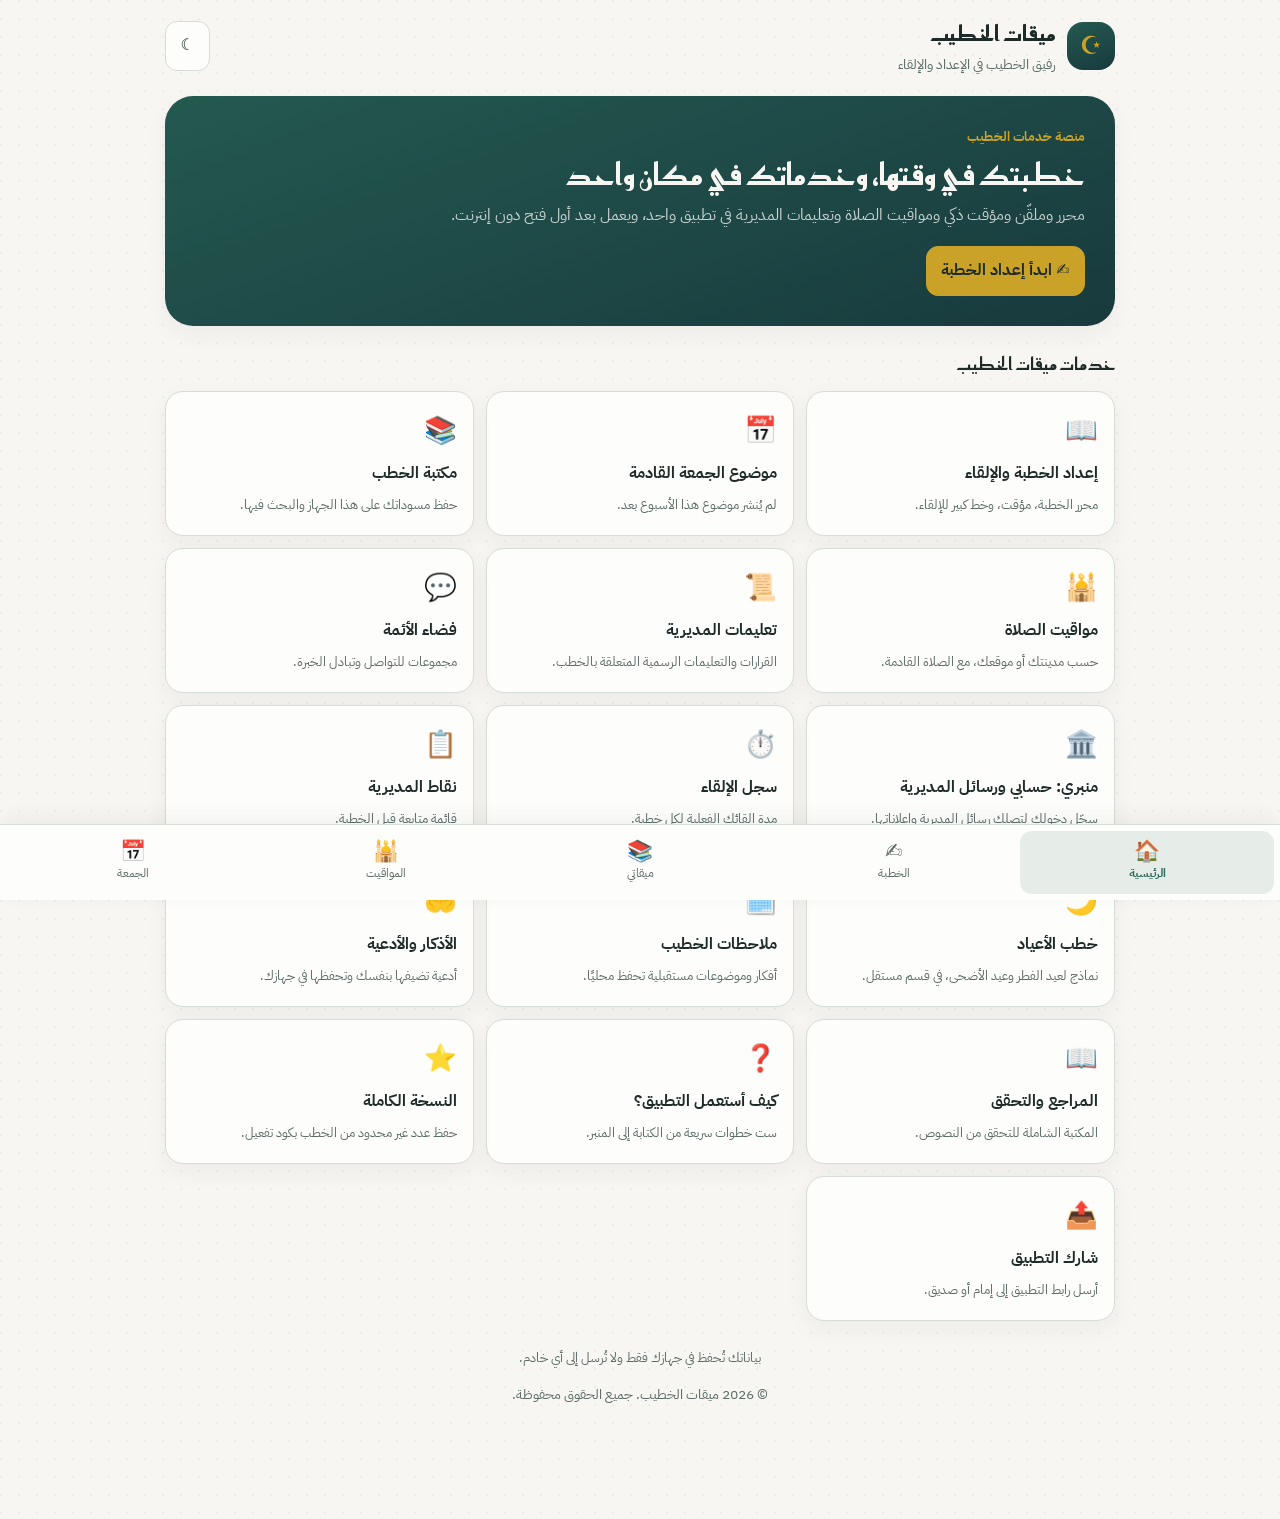
==== index.html @ 84520a9a "Add files via upload" ====
<!doctype html>
<!-- © 2026 ميقات الخطيب. جميع الحقوق محفوظة. يُمنع نسخ هذا العمل أو إعادة نشره أو بيعه دون إذن مكتوب من صاحبه. -->
<html lang="ar" dir="rtl" data-theme="light">
<head>
<meta charset="utf-8">
<meta name="viewport" content="width=device-width, initial-scale=1, viewport-fit=cover">
<meta name="theme-color" content="#245950">
<link rel="manifest" href="manifest.json">
<link rel="icon" href="icon-192.png">
<link rel="apple-touch-icon" href="icon-192.png">
<link rel="preconnect" href="https://fonts.googleapis.com">
<link rel="preconnect" href="https://fonts.gstatic.com" crossorigin>
<link href="https://fonts.googleapis.com/css2?family=IBM+Plex+Sans+Arabic:wght@400;500;600;700&family=Reem+Kufi:wght@500;700&display=swap" rel="stylesheet">
<meta name="author" content="ميقات الخطيب">
<meta name="copyright" content="© 2026 ميقات الخطيب. جميع الحقوق محفوظة.">
<title>ميقات الخطيب</title>
<style>
:root{--ts:#b3361f;--tb:#2f6fb3;--warn:#b3361f;--bg:#f7f6f2;--panel:#fdfdfb;--ink:#1e2b28;--mute:#5b6b66;--accent:#2f6b5e;--accent-ink:#fff;--line:#d6dcd6;--soft:#e6ece8;--gold:#c9a227;--dot:rgba(47,107,94,.07);--shadow:0 8px 24px #1e2b280d}
:root[data-theme="dark"]{--ts:#ff8a70;--tb:#8fb8ff;--warn:#ff8a70;--bg:#0e1716;--panel:#152220;--ink:#efe8d6;--mute:#a0aea8;--accent:#e2b44d;--accent-ink:#1a1403;--line:#2c403b;--soft:#1e302b;--gold:#e2b44d;--dot:rgba(226,180,77,.05);--shadow:0 8px 24px #0003}
*{box-sizing:border-box}body{margin:0;background:var(--bg);color:var(--ink);font-family:"IBM Plex Sans Arabic",system-ui,-apple-system,"Segoe UI",Tahoma,sans-serif;line-height:1.7;background-image:radial-gradient(circle at 1px 1px,var(--dot) 1px,transparent 0);background-size:18px 18px}
button,input,textarea,select{font:inherit}button{border:1px solid var(--line);background:var(--panel);color:var(--ink);border-radius:12px;padding:.65rem .9rem;min-height:44px;cursor:pointer}button:focus-visible,input:focus-visible,textarea:focus-visible,select:focus-visible{outline:3px solid var(--accent);outline-offset:2px}
.primary{background:var(--accent);color:var(--accent-ink);border-color:var(--accent);font-weight:700}.muted{color:var(--mute)}.wrap{max-width:980px;margin:auto;padding:16px 15px 100px}.top{display:flex;align-items:center;justify-content:space-between;gap:12px}.brand{display:flex;align-items:center;gap:11px}.logo{display:grid;place-items:center;width:48px;height:48px;border-radius:16px;background:var(--accent);color:var(--accent-ink);font-size:25px}.brand h1{font-size:1.35rem;margin:0}.brand p{margin:0;color:var(--mute);font-size:.86rem}.hero{margin:20px 0 16px;padding:22px;border-radius:24px;background:linear-gradient(135deg,var(--soft),var(--panel));border:1px solid var(--line)}.hero .eyebrow{font-size:.83rem;color:var(--accent);font-weight:700}.hero h2{font-size:1.55rem;line-height:1.45;margin:.3rem 0}.hero p{margin:.3rem 0 1rem;color:var(--mute)}.section-title{display:flex;align-items:end;justify-content:space-between;gap:10px;margin:24px 0 12px}.section-title h2{font-size:1.1rem;margin:0}.section-title p{font-size:.82rem;color:var(--mute);margin:0}.grid{display:grid;grid-template-columns:repeat(2,minmax(0,1fr));gap:12px}.service{background:var(--panel);border:1px solid var(--line);border-radius:18px;padding:16px;text-align:right;box-shadow:var(--shadow);display:flex;flex-direction:column;align-items:flex-start;gap:7px;min-height:145px}.service .ico{font-size:1.65rem}.service strong{font-size:1rem}.service span:last-child{font-size:.84rem;color:var(--mute)}.panel{background:var(--panel);border:1px solid var(--line);border-radius:18px;padding:16px;margin-top:12px}.hidden{display:none!important}label{display:block;font-weight:600;font-size:.9rem;margin:.7rem 0 .35rem}input[type=text],input[type=number],textarea,select{width:100%;border:1px solid var(--line);border-radius:12px;padding:11px;background:var(--bg);color:var(--ink)}textarea{min-height:190px;resize:vertical;line-height:1.9;font-family:Georgia,"Times New Roman",serif;font-size:1.15rem}.row{display:flex;flex-wrap:wrap;gap:8px;align-items:center}.row>*{flex:1}.chips{display:flex;gap:7px;flex-wrap:wrap;margin:10px 0}.chips button{min-height:38px;padding:.4rem .7rem}.small{font-size:.85rem;color:var(--mute)}.listitem{padding:12px 0;border-bottom:1px solid var(--line)}.listitem:last-child{border-bottom:0}.checklist label{display:flex;gap:9px;align-items:center;font-weight:400}.checklist input{width:19px;height:19px;accent-color:var(--accent)}.footer{text-align:center;color:var(--mute);font-size:.8rem;padding:26px 8px 0}.toast{position:fixed;bottom:84px;left:50%;transform:translateX(-50%);background:var(--ink);color:var(--bg);padding:10px 16px;border-radius:12px;max-width:90%;z-index:10}.stage{position:fixed;inset:0;background:var(--bg);z-index:5;display:flex;flex-direction:column;padding:env(safe-area-inset-top) 0 env(safe-area-inset-bottom)}.stagebar,.stagecontrols{display:flex;align-items:center;gap:8px;padding:10px;background:var(--panel);border-bottom:1px solid var(--line);flex-wrap:wrap}.stagebar #clock{font-size:1.25rem;font-weight:800;margin-inline-start:auto}.stagebody{overflow:auto;flex:1;padding:28px 20px 50vh;white-space:pre-wrap;font-family:Georgia,"Times New Roman",serif;font-size:38px;line-height:2;max-width:850px;width:100%;margin:auto}.stagecontrols{border-top:1px solid var(--line);border-bottom:0}.stagecontrols label{margin:0;display:flex;align-items:center;gap:7px;flex:1;min-width:140px}.stagecontrols input{width:100%}.marker{font-family:system-ui,sans-serif;font-size:.48em;border-radius:7px;padding:0 .5em;color:white;background:#ad442c}.marker.dua{background:#277c68}.marker.aya{background:#7055a6}.notice{background:var(--soft);padding:11px;border-radius:12px;font-size:.87rem;color:var(--mute)}@media(min-width:700px){.grid{grid-template-columns:repeat(3,minmax(0,1fr))}.hero{padding:30px}.hero h2{font-size:1.9rem}}@media(max-width:380px){.brand h1{font-size:1.1rem}.hero{padding:17px}.grid{gap:8px}.service{padding:12px;min-height:135px}}
#pace{font-size:.95rem;color:var(--mute)}#pace.ahead{color:var(--accent)}#pace.behind,#clock.low{color:var(--warn)}.stats-over{color:var(--warn);font-weight:700}
input[type=date]{width:100%;border:1px solid var(--line);border-radius:12px;padding:11px;background:var(--bg);color:var(--ink);font:inherit}
.listitem a{color:var(--accent);font-weight:600}
.t-strong{color:var(--ts);font-weight:700}.t-soft{color:var(--tb)}
.tc-strong{background:var(--ts)!important;color:#fff!important}.tc-soft{background:var(--tb)!important;color:#fff!important}.tc-none{background:#6b7773!important;color:#fff!important}
h1,h2,h3{font-family:"Reem Kufi","IBM Plex Sans Arabic",system-ui,serif}
.hero{background:linear-gradient(160deg,#245950,#183a3d);color:#f7f6f2;border:0;border-radius:28px;box-shadow:var(--shadow)}
.hero h2{color:#f7f6f2}.hero p{color:#e6ece8;opacity:.85}.hero .eyebrow{color:var(--gold)}
.hero .primary{background:var(--gold);color:#1e2b28;border-color:var(--gold)}
.hero button:not(.primary){background:#ffffff1a;color:#f7f6f2;border-color:#ffffff40}
.logo{background:linear-gradient(160deg,#245950,#183a3d);color:var(--gold)}
.appbar{position:sticky;top:0;z-index:3;display:flex;align-items:center;gap:10px;background:var(--bg);padding:10px 0;margin-top:6px;border-bottom:1px solid var(--line)}
.appbar button{min-width:44px;min-height:44px;border-radius:12px;font-size:1.3rem;line-height:1;padding:0}
.appbar strong{font-family:"Reem Kufi","IBM Plex Sans Arabic",system-ui,serif;font-size:1.15rem}
.bnav{position:fixed;left:0;right:0;bottom:0;z-index:4;display:flex;background:var(--panel);border-top:1px solid var(--line);padding:6px 6px calc(6px + env(safe-area-inset-bottom,0px));box-shadow:0 -6px 20px #0000000d}
.bnav button{flex:1;min-height:52px;background:none;border:0;border-radius:12px;font:inherit;font-size:.72rem;color:var(--mute);display:flex;flex-direction:column;align-items:center;justify-content:center;gap:2px;cursor:pointer}
.bnav button span{font-size:1.3rem;line-height:1}
.bnav button.on{color:var(--accent);font-weight:700;background:var(--soft)}
.bnav button:focus-visible,.appbar button:focus-visible{outline:3px solid var(--accent);outline-offset:2px}
@keyframes mkIn{from{opacity:0;transform:translateY(8px)}to{opacity:1;transform:none}}
.panel{animation:mkIn .18s ease}
@media (prefers-reduced-motion:reduce){.panel{animation:none}}
</style>
</head>
<body>
<div class="wrap" id="home">
  <header class="top">
    <div class="brand"><div class="logo" aria-hidden="true">☪</div><div><h1>ميقات الخطيب</h1><p>رفيق الخطيب في الإعداد والإلقاء</p></div></div>
    <button id="themeBtn" aria-label="تبديل المظهر">☾</button>
  </header>
  <div id="appbar" class="appbar hidden"><button id="backBtn" type="button" aria-label="رجوع">→</button><strong id="appbarTitle"></strong></div>
  <section class="hero">
    <div class="eyebrow">منصة خدمات الخطيب</div>
    <h2>خطبتك في وقتها، وخدماتك في مكان واحد</h2>
    <p>محرر وملقّن ومؤقت ذكي ومواقيت الصلاة وتعليمات المديرية في تطبيق واحد، ويعمل بعد أول فتح دون إنترنت.</p>
    <button class="primary" data-open="sermon">✍️ ابدأ إعداد الخطبة</button>
  </section>
  <div class="section-title"><h2>خدمات ميقات الخطيب</h2></div>
  <div class="grid">
    <button class="service" id="installApp" type="button" style="display:none"><span class="ico">📲</span><strong>ثبّت التطبيق على هاتفك</strong><span>أيقونة على الشاشة وفتح بشاشة كاملة.</span></button>
    <button class="service" data-open="sermon"><span class="ico">📖</span><strong>إعداد الخطبة والإلقاء</strong><span>محرر الخطبة، مؤقت، وخط كبير للإلقاء.</span></button>
    <button class="service" data-open="weekly"><span class="ico">📅</span><strong>موضوع الجمعة القادمة</strong><span id="weeklyHint">لم يُنشر موضوع هذا الأسبوع بعد.</span></button>
    <button class="service" data-open="library"><span class="ico">📚</span><strong>مكتبة الخطب</strong><span>حفظ مسوداتك على هذا الجهاز والبحث فيها.</span></button>
    <button class="service" data-open="prayer"><span class="ico">🕌</span><strong>مواقيت الصلاة</strong><span>حسب مدينتك أو موقعك، مع الصلاة القادمة.</span></button>
    <button class="service" data-open="directives"><span class="ico">📜</span><strong>تعليمات المديرية</strong><span>القرارات والتعليمات الرسمية المتعلقة بالخطب.</span></button>
    <button class="service" data-open="community"><span class="ico">💬</span><strong>فضاء الأئمة</strong><span>مجموعات للتواصل وتبادل الخبرة.</span></button>
    <a class="service" id="minbariCard" href="#" target="_blank" rel="noopener noreferrer" style="display:none;text-decoration:none;color:inherit"><span class="ico">🏛️</span><strong>منبري: حسابي ورسائل المديرية</strong><span>سجّل دخولك لتصلك رسائل المديرية وإعلاناتها.</span></a>
    <button class="service" data-open="log"><span class="ico">⏱️</span><strong>سجل الإلقاء</strong><span id="logHint">مدة إلقائك الفعلية لكل خطبة.</span></button>
    <button class="service" data-open="checklist"><span class="ico">📋</span><strong>نقاط المديرية</strong><span>قائمة متابعة قبل الخطبة.</span></button>
    <button class="service" data-open="eid"><span class="ico">🌙</span><strong>خطب الأعياد</strong><span>نماذج لعيد الفطر وعيد الأضحى، في قسم مستقل.</span></button>
    <button class="service" data-open="notes"><span class="ico">🗓️</span><strong>ملاحظات الخطيب</strong><span>أفكار وموضوعات مستقبلية تحفظ محليًا.</span></button>
    <button class="service" data-open="adhkar"><span class="ico">🤲</span><strong>الأذكار والأدعية</strong><span>أدعية تضيفها بنفسك وتحفظها في جهازك.</span></button>
    <button class="service" data-open="sources"><span class="ico">📖</span><strong>المراجع والتحقق</strong><span>المكتبة الشاملة للتحقق من النصوص.</span></button>
    <button class="service" data-open="guide"><span class="ico">❓</span><strong>كيف أستعمل التطبيق؟</strong><span>ست خطوات سريعة من الكتابة إلى المنبر.</span></button>
    <button class="service" data-open="pro"><span class="ico">⭐</span><strong>النسخة الكاملة</strong><span>حفظ عدد غير محدود من الخطب بكود تفعيل.</span></button>
    <button class="service" id="shareApp" type="button"><span class="ico">📤</span><strong>شارك التطبيق</strong><span>أرسل رابط التطبيق إلى إمام أو صديق.</span></button>
  </div>
  <section class="panel" id="sermon">
    <div class="section-title"><h2>✍️ إعداد الخطبة</h2><p>يحفظ تلقائيًا على هذا الجهاز</p></div>
    <label for="topic">موضوع الجمعة</label><input id="topic" type="text" placeholder="مثال: حفظ اللسان">
    <label for="draft">نص الخطبة</label>
    <div class="chips"><button data-marker="[وقفة]">＋ وقفة</button><button data-marker="[دعاء]">＋ دعاء</button><button data-marker="[آية]">＋ آية</button><button data-marker="[نبرة قوية]">＋ نبرة قوية 🔴</button><button data-marker="[نبرة هادئة]">＋ نبرة هادئة 🔵</button><button data-marker="[نبرة عادية]">＋ نبرة عادية</button></div>
    <textarea id="draft" placeholder="اكتب الخطبة أو الصقها هنا…"></textarea>
    <p id="stats" class="small">0 كلمة</p>
    <label for="minutes">المدة المستهدفة بالدقائق</label><input id="minutes" type="number" min="1" max="90" value="15">
    <div class="row" style="margin-top:12px"><button id="saveSermon" class="primary">حفظ الخطبة في المكتبة</button><button id="present">ابدأ وضع الإلقاء</button><button id="newSermon" type="button">＋ خطبة جديدة (تفريغ المحرر)</button></div>
    <p class="notice">مهم: هذه النسخة تحفظ بياناتك داخل متصفح هذا الجهاز فقط، ولا تزامنها بين الأجهزة.</p>
  </section>
  <section class="panel hidden" id="library">
    <div class="section-title"><h2>📚 مكتبة الخطب</h2><p>مسودات محفوظة محليًا</p></div>
    <label for="searchSermons">ابحث في نماذج الخطب والخطب المحفوظة</label>
    <input id="searchSermons" type="text" placeholder="مثال: الصلاة، بر الوالدين، الأمانة…">
    <label for="sermonCategory">تصنيف الخطب</label>
    <select id="sermonCategory">
      <option value="all">كل الموضوعات</option><option value="worship">العبادات</option><option value="ethics">الأخلاق</option><option value="family">الأسرة وصلة الرحم</option><option value="seasons">المواسم والمناسبات</option>
    </select>
    <h3>نماذج خطب جاهزة للتطوير</h3>
    <div id="starterList">
      <div class="listitem"><strong>المحافظة على الصلاة</strong><p>محاور: مكانة الصلاة، أثرها في السلوك، وأسباب المحافظة عليها في وقتها.</p><p class="small">مراجع للاستدلال: البقرة: 238؛ العنكبوت: 45</p><button class="primary" type="button" onclick="document.getElementById('topic').value='المحافظة على الصلاة';document.getElementById('draft').value='مقدمة: الحمد لله الذي فرض الصلاة وجعلها صلة بين العبد وربه.\n\nالمحور الأول: عظمة شأن الصلاة ووجوب المحافظة عليها في أوقاتها.\n\nالمحور الثاني: أثر الصلاة الصحيحة في تهذيب السلوك والابتعاد عن الفحشاء والمنكر.\n\nالمحور الثالث: وسائل الثبات: الاستعداد قبل الوقت، الصحبة الصالحة، تذكير الأهل، ومعالجة أسباب التهاون.\n\nخاتمة: دعوة عملية للمحافظة على الصلاة القادمة في وقتها، مع الدعاء بالهداية والثبات.\n\nتنبيه: راجع الآيات كاملة من المصحف، وأضف حديثًا موثقًا قبل الإلقاء.';document.getElementById('topic').dispatchEvent(new Event('input'));document.getElementById('draft').dispatchEvent(new Event('input'));document.getElementById('sermon').scrollIntoView({behavior:'smooth'});">استخدام النموذج في محرر الخطبة</button></div>
      <div class="listitem"><strong>بر الوالدين</strong><p>محاور: حق الوالدين، لين القول، والإحسان إليهما في حياتهما وبعد وفاتهما.</p></div>
      <div class="listitem"><strong>حفظ اللسان</strong><p>محاور: اجتناب الغيبة، وزن الكلمة، والكلام الطيب.</p></div>
      <div class="listitem"><strong>الأمانة في حياة المسلم</strong><p>محاور: الأمانة في العبادة والعمل والمال، وأثرها في الثقة بين الناس.</p></div>
      <div class="listitem"><strong>صلة الرحم</strong><p>محاور: صور الصلة العملية، وإصلاح القطيعة بحكمة.</p></div>
      <div class="listitem"><strong>الاستعداد لرمضان</strong><p>محاور: التوبة، تنظيم الوقت، والتهيؤ للعبادة.</p></div>
    </div>
    <h3>ميقاتي: خطبك المحفوظة بعناوينها على هذا الجهاز</h3>
    <div id="sermonList"></div>
    <button id="exportSermons">تصدير نسخة احتياطية (JSON)</button>
    <div class="row" style="margin-top:10px"><button id="backupAll" type="button">💾 نسخة احتياطية شاملة</button><button id="restoreAll" type="button">♻️ استرجاع نسخة</button><input id="restoreFile" type="file" accept="application/json,.json" class="hidden"></div>
    <p class="small">النسخة الشاملة تحفظ خطبك وملاحظاتك وأدعيتك ونقاطك وإعداداتك، ولا تشمل كود التفعيل ولا موقعك. احتفظ بها في مكان آمن، ولا ترسلها لأحد.</p>
  </section>
  <section class="panel hidden" id="adhkar">
    <div class="section-title"><h2>🤲 الأذكار والأدعية</h2></div>
    <p class="notice">هذه مساحة شخصية لإضافة الأدعية التي تريد الرجوع إليها. لم نضع نصوصًا منسوبة لمصادر دون توثيق.</p>
    <label for="duaInput">دعاء أو ذكر مع مرجعه إن وجد</label><textarea id="duaInput" style="min-height:100px" placeholder="اكتب النص ومصدره…"></textarea>
    <button class="primary" id="addDua">حفظ في قائمتي</button><div id="duaList"></div>
  </section>
  <section class="panel hidden" id="prayer">
    <div class="section-title"><h2>🕌 مواقيت الصلاة</h2><p>تُحسب في جهازك دون إنترنت</p></div>
    <label for="city">المدينة</label><select id="city"></select>
    <label for="pdate">التاريخ</label><input id="pdate" type="date">
    <div class="row" style="margin-top:10px"><button id="useLoc" class="primary" type="button">📍 استخدم موقعي</button><button id="useCity" class="hidden" type="button">العودة لاختيار المدينة</button></div>
    <p class="small" id="locStatus"></p>
    <p class="notice hidden" id="nextPrayer"></p>
    <div id="prayerTimes" style="margin-top:10px"></div>
    <p class="notice">حساب فلكي بالزاويتين المعتمدتين في الجزائر (الفجر 18° والعشاء 17°) والعصر بالظل المثل، بتوقيت الجزائر. قد يختلف عن تقويم مسجدك بدقيقة أو دقيقتين، فاعتمد تقويم مسجدك أو مديريتك في الصلاة، وإن لم تجد مدينتك فاختر أقرب مدينة إليك.</p>
  </section>
  <section class="panel hidden" id="checklist">
    <div class="section-title"><h2>📋 نقاط المديرية</h2></div>
    <label for="points">اكتب كل نقطة في سطر</label><textarea id="points" style="min-height:130px" placeholder="النقطة الأولى&#10;النقطة الثانية"></textarea>
    <div id="pointChecks" class="checklist"></div>
  </section>
  <section class="panel hidden" id="notes">
    <div class="section-title"><h2>🗓️ ملاحظات الخطيب</h2></div>
    <label for="notesInput">أفكار وموضوعات قادمة</label><textarea id="notesInput" placeholder="اكتب أفكارك هنا…"></textarea>
    <p class="small" id="notesSaved">تحفظ تلقائيًا على هذا الجهاز.</p>
  </section>
  <section class="panel hidden" id="community">
    <div class="section-title"><h2>💬 فضاء الأئمة</h2><p>مجموعات للتواصل وتبادل الخبرة بين الأئمة</p></div>
    <p class="notice">التواصل يجري في مجموعات واتساب وتيليغرام التي يديرها أصحابها، والتطبيق يفتح لك رابط الانضمام فقط ولا يحفظ رسائلك. التزم بآداب الحوار، ولا تنشر بياناتك الشخصية ولا نصوصًا لم تتحقق منها.</p>
    <div id="communityList"></div>
    <p class="small" id="communityEmpty">لم تُفتح مجموعات بعد. ستظهر هنا روابط الانضمام حين تُضاف.</p>
  </section>
  <section class="panel hidden" id="log">
    <div class="section-title"><h2>⏱️ سجل الإلقاء</h2><p>يسجّل التطبيق مدة إلقائك الفعلية ليضبط تقديراته على سرعتك</p></div>
    <p class="small" id="logSummary"></p>
    <div id="logList"></div>
    <div class="row" style="margin-top:10px"><button id="clearLog" type="button">مسح السجل</button></div>
    <p class="notice">يُسجَّل الإلقاء حين تصل إلى نهاية النص (90% فأكثر) وتغادر وضع الإلقاء بعد أكثر من دقيقة. وبعد تسجيل إلقاءين على الأقل يستعمل التطبيق متوسط سرعتك بدل التقدير العام.</p>
  </section>
  <section class="panel hidden" id="weekly">
    <div class="section-title"><h2>📅 موضوع الجمعة القادمة</h2><p id="weeklyCount"></p></div>
    <div id="weeklyBody"></div>
    <p class="notice">هذا ما تنشره الجهة المسؤولة عبر التطبيق. كتابة الخطبة وأسلوبها ودليلها عليك أنت، ولا يُغني هذا العرض عن مراجعة التعليمات من مصدرها الرسمي.</p>
  </section>
  <section class="panel hidden" id="eid">
    <div class="section-title"><h2>🌙 خطب الأعياد</h2><p>نماذج للتطوير في قسم مستقل عن المكتبة</p></div>
    <p class="notice">هذه محاور مقترحة وليست نصوصًا جاهزة للقراءة. راجع الآيات من المصحف، وأضف الأحاديث من مصادرها، وتحقق من الأحكام قبل الإلقاء.</p>
    <div id="eidList"></div>
  </section>
  <section class="panel hidden" id="sources">
    <div class="section-title"><h2>📖 المراجع والتحقق</h2><p>للتأكد من النص قبل ذكره على المنبر</p></div>
    <div class="listitem"><strong>المكتبة الشاملة</strong><p>مكتبة رقمية عربية فيها كتب كثيرة، ويمكن البحث في كامل المكتبة. استعملها للتحقق من نص أو نسبة قول إلى كتابه.</p><a href="https://shamela.ws" target="_blank" rel="noopener noreferrer">فتح المكتبة الشاملة (shamela.ws)</a></div>
    <p class="notice">ما في الكتب يحتاج تمييزًا: تحقق من درجة الحديث من أهل العلم، وراجع إمامًا أو طالب علم عند أي شك، ولا تعتمد على نقل غير موثق.</p>
    <p class="small">التطبيق لا يتضمن محتوى المكتبة، وإنما يفتح موقعها الرسمي، وهي جهة مستقلة عنه.</p>
  </section>
  <section class="panel hidden" id="guide">
    <div class="section-title"><h2>❓ كيف أستعمل التطبيق؟</h2><p>من الكتابة إلى المنبر في ست خطوات</p></div>
    <ol class="small">
      <li>من «إعداد الخطبة» اكتب خطبتك أو الصقها، أو اختر نموذجًا من «مكتبة الخطب»، وحدّد المدة بالدقائق.</li>
      <li>أضف بالأزرار علامات «وقفة» و«دعاء» و«آية». وعلامة «نبرة قوية» تُظهر ما بعدها بالأحمر، و«نبرة هادئة» بالأزرق، حتى «نبرة عادية».</li>
      <li>في «نقاط المديرية» اكتب النقاط المطلوبة، وضع علامة عند كل نقطة غطيتها.</li>
      <li>اضغط «ابدأ وضع الإلقاء»، ثم «اضبط السرعة على وقت الخطبة»، ثم «ابدأ».</li>
      <li>راقب كلمة «متقدم» أو «متأخر» في الأعلى. ويحمرّ المؤقت في آخر دقيقتين. ولمس النص يوقف التمرير، وتبقى الشاشة مضاءة أثناء الإلقاء.</li>
      <li>اضغط «حفظ الخطبة في المكتبة» لتبقى في «ميقاتي» بعنوانها، وخذ نسخة احتياطية من حين لآخر.</li>
    </ol>
    <p class="notice">بياناتك في جهازك فقط. وبعد أول فتح يعمل التطبيق دون إنترنت. لتثبيته على الشاشة الرئيسية: قائمة المتصفح ثم «تثبيت التطبيق».</p>
  </section>
  <section class="panel hidden" id="directives">
    <div class="section-title"><h2>📜 تعليمات المديرية</h2><p>تُنقل من مصدرها الرسمي مع رابطها، وتصل الجميع مع تحديث التطبيق</p></div>
    <p class="notice">تحقّق من أي تعليمة من الموقع الرسمي قبل اعتمادها، ولا تعتمد على ما يصلك في الرسائل أو صفحات التواصل غير الموثقة. ما يُعرض هنا منقول من المصادر الرسمية مع رابطه، والتطبيق مستقل وغير تابع لأي جهة رسمية ما لم يُعلَن خلاف ذلك.</p>
    <div id="directiveList"></div>
    <p class="small" id="directiveEmpty">ستُضاف هنا قرارات المديرية وتعليماتها الخاصة بالخطب حال التحقق منها من مصدرها الرسمي.</p>
  </section>
  <section class="panel hidden" id="pro">
    <div class="section-title"><h2>⭐ النسخة الكاملة</h2></div>
    <p id="proState"></p>
    <ul class="small"><li>حفظ عدد غير محدود من الخطب في المكتبة (المجانية: 5 خطب).</li><li>أي ميزات جديدة تُضاف لاحقًا تكون ضمن النسخة الكاملة.</li></ul>
    <div id="proForm"><label for="proCode">كود التفعيل</label><input id="proCode" type="text" placeholder="MKT-XXXX-XXXX-XXXX" dir="ltr" autocomplete="off" autocapitalize="characters"><button class="primary" id="activate" type="button" style="margin-top:10px">تفعيل</button></div>
    <p class="notice hidden" id="proContact"></p>
    <p class="small">التفعيل يتم داخل جهازك دون إنترنت، والكود الواحد لشخص واحد.</p>
  </section>
  <footer class="footer">بياناتك تُحفظ في جهازك فقط ولا تُرسل إلى أي خادم.
    <p class="small">© 2026 ميقات الخطيب. جميع الحقوق محفوظة.</p>
  </footer>
<nav id="bottomNav" class="bnav" aria-label="التنقل الرئيسي">
  <button type="button" data-nav="home" class="on"><span>🏠</span>الرئيسية</button>
  <button type="button" data-nav="sermon"><span>✍️</span>الخطبة</button>
  <button type="button" data-nav="library"><span>📚</span>ميقاتي</button>
  <button type="button" data-nav="prayer"><span>🕌</span>المواقيت</button>
  <button type="button" data-nav="weekly"><span>📅</span>الجمعة</button>
</nav>

</div>
<div id="stage" class="stage hidden">
  <div class="stagebar"><button id="exitStage">رجوع</button><button id="pauseStage" class="primary">إيقاف مؤقت</button><span id="pace"></span><span id="clock">15:00</span></div>
  <div id="stageText" class="stagebody"></div>
  <div class="stagecontrols"><label>سرعة التمرير <input id="scrollSpeed" type="range" min="5" max="100" value="30"></label><label>حجم الخط <input id="fontSize" type="range" min="24" max="72" value="38"></label><button id="fitBtn" type="button">اضبط السرعة على الوقت</button></div>
</div>
<div id="toast" class="toast hidden" role="status"></div>
<script>
(function(){
const $=id=>document.getElementById(id), store={
 get(k,fallback){try{const v=localStorage.getItem('mikat-'+k);return v===null?fallback:JSON.parse(v)}catch(e){return fallback}},
 set(k,v){try{localStorage.setItem('mikat-'+k,JSON.stringify(v));return true}catch(e){return false}}
};
try{[['topic','khutba-topic',0],['draft','khutba-draft',0],['minutes','khutba-mins',1],['points','khutba-pts',0]].forEach(function(m){var o=localStorage.getItem(m[1]);if(localStorage.getItem('mikat-'+m[0])===null&&o!==null)localStorage.setItem('mikat-'+m[0],JSON.stringify(m[2]?(Number(o)||15):o))})}catch(e){}
function toast(msg){$('toast').textContent=msg;$('toast').classList.remove('hidden');setTimeout(()=>$('toast').classList.add('hidden'),2400)}
const VIEWS=['sermon','library','adhkar','prayer','checklist','notes','pro','directives','guide','eid','sources','weekly','log','community'];
const TITLES={community:'فضاء الأئمة',sermon:'إعداد الخطبة والإلقاء',library:'مكتبة الخطب',adhkar:'الأذكار والأدعية',prayer:'مواقيت الصلاة',checklist:'نقاط المديرية',notes:'ملاحظات الخطيب',pro:'النسخة الكاملة',directives:'تعليمات المديرية',guide:'كيف أستعمل التطبيق؟',eid:'خطب الأعياد',sources:'المراجع والتحقق',weekly:'موضوع الجمعة القادمة',log:'سجل الإلقاء'};
let curView='home';
function setView(id,push){
 const home=!id||VIEWS.indexOf(id)<0;if(home)id=null;
 document.querySelectorAll('#home > .hero, #home > .section-title, #home > .grid').forEach(e=>e.classList.toggle('hidden',!home));
 VIEWS.forEach(k=>$(k).classList.toggle('hidden',k!==id));
 $('appbar').classList.toggle('hidden',home);$('appbarTitle').textContent=home?'':TITLES[id];
 document.querySelectorAll('[data-nav]').forEach(b=>b.classList.toggle('on',b.dataset.nav===(id||'home')));
 const name=id||'home';
 if(push!==false&&name!==curView){try{history.pushState({v:name},'',home?location.pathname+location.search:'#'+id)}catch(e){}}
 curView=name;window.scrollTo(0,0)}
function showPanel(id){setView(id,true)}
window.addEventListener('popstate',e=>{const v=(e.state&&e.state.v)||'home';setView(v==='home'?null:v,false)});
$('backBtn').onclick=()=>{if(history.length>1&&curView!=='home'){history.back()}else{setView(null,false)}};
document.querySelectorAll('[data-nav]').forEach(b=>b.addEventListener('click',()=>{const v=b.dataset.nav;v==='home'?setView(null,true):setView(v,true)}));
{const h=location.hash.slice(1);try{history.replaceState({v:VIEWS.indexOf(h)>=0?h:'home'},'',location.href)}catch(e){}setView(VIEWS.indexOf(h)>=0?h:null,false)}
document.querySelectorAll('[data-open]').forEach(b=>b.addEventListener('click',()=>showPanel(b.dataset.open)));
$('themeBtn').onclick=()=>{let dark=document.documentElement.dataset.theme!=='dark';document.documentElement.dataset.theme=dark?'dark':'light';store.set('theme',dark?'dark':'light');$('themeBtn').textContent=dark?'☀':'☾'};
document.documentElement.dataset.theme=store.get('theme','light');$('themeBtn').textContent=document.documentElement.dataset.theme==='dark'?'☀':'☾';
$('topic').value=store.get('topic','');$('draft').value=store.get('draft','');$('minutes').value=store.get('minutes',15);$('points').value=store.get('points','');$('notesInput').value=store.get('notes','');$('duaInput').value='';
['topic','draft','minutes','points','notesInput'].forEach(id=>$(id).addEventListener('input',()=>{let k={topic:'topic',draft:'draft',minutes:'minutes',points:'points',notesInput:'notes'}[id];store.set(k,$(id).value);if(id==='draft'||id==='minutes')updateStats();if(id==='points')renderChecks()}));
function updateStats(){let txt=$('draft').value.replace(/\[(وقفة|دعاء|آية|نبرة قوية|نبرة هادئة|نبرة عادية)\]/g,' ').trim(),n=txt?txt.split(/\s+/).length:0,mins=Number($('minutes').value)||15,over=n-mins*WPM();$('stats').textContent=n+' كلمة، والمدة التقريبية للإلقاء نحو '+Math.round(n/WPM()*10)/10+' دقيقة'+(over>0?'. الوقت المسموح '+mins+' دقيقة، فاختصر نحو '+over+' كلمة':'');$('stats').classList.toggle('stats-over',over>0)}
updateStats();
document.querySelectorAll('[data-marker]').forEach(b=>b.onclick=()=>{let t=$('draft'),s=t.selectionStart,e=t.selectionEnd,m=' '+b.dataset.marker+' ';t.setRangeText(m,s,e,'end');t.dispatchEvent(new Event('input'));t.focus()});
let pointsDone=store.get('pointsDone',{});function renderChecks(){let root=$('pointChecks');root.textContent='';$('points').value.split('\n').map(s=>s.trim()).filter(Boolean).forEach(p=>{let lab=document.createElement('label'),c=document.createElement('input');c.type='checkbox';c.checked=!!pointsDone[p];c.onchange=()=>{pointsDone[p]=c.checked;store.set('pointsDone',pointsDone)};lab.append(c,document.createTextNode(p));root.append(lab)})}renderChecks();
const starters=[
{topic:'حفظ اللسان',cat:'ethics',ref:'الحجرات: 12؛ ق: 18',summary:'محاور: خطر الغيبة والنميمة، وزن الكلمة، تعويد اللسان على الذكر والكلام الطيب.',body:'مقدمة: الحمد لله، نحمده ونستعينه ونستغفره، ونعوذ بالله من شرور أنفسنا وسيئات أعمالنا.\n\nالمحور الأول: مراقبة الله في الكلام، واستحضار قوله تعالى: «ما يلفظ من قول إلا لديه رقيب عتيد» (ق: 18).\n\nالمحور الثاني: اجتناب الغيبة وسوء الظن، مع بيان أثرهما في تفريق القلوب وإفساد العلاقات.\n\nالمحور الثالث: تدريب النفس على الكلمة الطيبة، والإصلاح بين الناس، والصمت عما لا ينفع.\n\nخاتمة: محاسبة النفس قبل الكلام، وطلب المغفرة ممن وقعنا في حقه، والدعاء بصلاح اللسان والقلب.\n\nتنبيه: راجع الآيات كاملة من المصحف، وأضف حديثًا موثقًا قبل الإلقاء.'},
{topic:'بر الوالدين',cat:'family',ref:'الإسراء: 23–24؛ لقمان: 14',summary:'محاور: حق الوالدين، لين القول، البر بعد الكبر، وصلتهما بالدعاء والإحسان.',body:'مقدمة: الحمد لله الذي أمر بالإحسان، وجعل للوالدين حقًا عظيمًا.\n\nالمحور الأول: اقتران الأمر بالإحسان إلى الوالدين بتوحيد الله في آيات سورة الإسراء.\n\nالمحور الثاني: صور البر اليومية: خفض الصوت، قضاء الحوائج، الصبر على الكبر، وتجنب التأفف.\n\nالمحور الثالث: بر الوالدين بعد وفاتهما بالدعاء وصلة رحمهما والوفاء بعهدهما المشروع.\n\nخاتمة: مراجعة كل واحد منا لعلاقته بوالديه، والمسارعة إلى الاعتذار والإحسان.\n\nتنبيه: راجع الآيات كاملة من المصحف، وأضف حديثًا موثقًا قبل الإلقاء.'},
{topic:'المحافظة على الصلاة',cat:'worship',ref:'البقرة: 238؛ العنكبوت: 45',summary:'محاور: مكانة الصلاة، أثرها في السلوك، أسباب الثبات عليها والمحافظة على وقتها.',body:'مقدمة: الحمد لله الذي فرض الصلاة وجعلها صلة بين العبد وربه.\n\nالمحور الأول: عظمة شأن الصلاة ووجوب المحافظة عليها في أوقاتها.\n\nالمحور الثاني: أثر الصلاة الصحيحة في تهذيب السلوك والابتعاد عن الفحشاء والمنكر.\n\nالمحور الثالث: وسائل الثبات: الاستعداد قبل الوقت، الصحبة الصالحة، تذكير الأهل، ومعالجة أسباب التهاون.\n\nخاتمة: دعوة عملية للمحافظة على الصلاة القادمة في وقتها، مع الدعاء بالهداية والثبات.\n\nتنبيه: راجع الآيات كاملة من المصحف، وأضف حديثًا موثقًا قبل الإلقاء.'},
{topic:'الأمانة في حياة المسلم',cat:'ethics',ref:'النساء: 58؛ الأنفال: 27',summary:'محاور: الأمانة في العبادة والعمل والمال، خطورة الخيانة، وأثرها في الثقة بين الناس.',body:'مقدمة: الحمد لله الذي أمر بأداء الأمانات إلى أهلها.\n\nالمحور الأول: الأمانة ليست في المال وحده؛ بل تشمل المسؤوليات والعهود وأسرار الناس.\n\nالمحور الثاني: صور من الواقع: إتقان العمل، حفظ الحقوق، الصدق في البيع، وأداء المسؤولية.\n\nالمحور الثالث: أثر الأمانة في بناء الثقة واستقامة المجتمع، وخطر التفريط فيها.\n\nخاتمة: اختيار أمانة واحدة قصّرنا فيها والعمل على أدائها اليوم.\n\nتنبيه: راجع الآيات كاملة من المصحف، وأضف حديثًا موثقًا قبل الإلقاء.'},
{topic:'صلة الرحم',cat:'family',ref:'النساء: 1؛ محمد: 22–23',summary:'محاور: فضل صلة الرحم، صورها العملية، إصلاح القطيعة مع مراعاة رفع الضرر.',body:'مقدمة: الحمد لله الذي أمر بصلة الأرحام ونهى عن الفساد والقطيعة.\n\nالمحور الأول: مكانة الرحم في بناء الأسرة والتراحم بين الأقارب.\n\nالمحور الثاني: صور الصلة: السؤال والزيارة والمساعدة والكلمة الطيبة والتواصل الممكن.\n\nالمحور الثالث: المبادرة بالإصلاح، والحكمة في التعامل مع الخلاف، وحفظ الحقوق ودفع الضرر.\n\nخاتمة: البدء اليوم بالاتصال بقريب أو إصلاح خلاف يمكن إصلاحه.\n\nتنبيه: راجع الآيات كاملة من المصحف، وأضف حديثًا موثقًا قبل الإلقاء.'},
{topic:'استقبال رمضان والاستعداد له',cat:'seasons',ref:'البقرة: 183؛ يونس: 58',summary:'محاور: مقصد الصيام، التوبة، تنظيم الوقت، صلة القرآن والصدقة، وعدم إضاعة الموسم.',body:'مقدمة: الحمد لله الذي بلغنا مواسم الخير، وشرع الصيام لتحقيق التقوى.\n\nالمحور الأول: استحضار مقصد الصيام كما في قوله تعالى: «لعلكم تتقون» (البقرة: 183).\n\nالمحور الثاني: التهيؤ بالتوبة ورد الحقوق وإصلاح العلاقات قبل دخول الشهر.\n\nالمحور الثالث: خطة واقعية للعبادة: ورد قرآن، صدقة بحسب الاستطاعة، صلة رحم، وتقليل ما يضيع الوقت.\n\nخاتمة: وضع برنامج يسير قابل للاستمرار، وسؤال الله الإعانة والقبول.\n\nتنبيه: يُستخدم هذا النموذج عند قرب رمضان، وتراجع النصوص الشرعية من مصادرها.'},
{topic:'التوبة والرجوع إلى الله',cat:'worship',ref:'الزمر: 53؛ التحريم: 8',summary:'محاور: سعة رحمة الله، شروط التوبة، ورد الحقوق إلى أصحابها.',body:'مقدمة: الحمد لله الرحيم الغفور، الذي فتح لعباده باب التوبة والإنابة.\n\nالمحور الأول: عدم اليأس من رحمة الله، مع الجمع بين الرجاء الصادق والعمل الصالح.\n\nالمحور الثاني: معاني التوبة العملية: الإقلاع عن الذنب، والندم عليه، والعزم على عدم العودة، ورد الحقوق إلى أهلها إذا تعلقت بحقوق الناس.\n\nالمحور الثالث: الثبات بعد التوبة باختيار الصحبة الصالحة، والابتعاد عن أسباب المعصية، والإكثار من العمل الصالح.\n\nخاتمة: دعوة إلى توبة صادقة تبدأ اليوم، مع الاستغفار وإصلاح ما يمكن إصلاحه.\n\nتنبيه: راجع الآيات كاملة من المصحف، وتحقق من أي نص شرعي تضيفه قبل الإلقاء.'},
{topic:'حسن الخلق',cat:'ethics',ref:'القلم: 4؛ فصلت: 34',summary:'محاور: قيمة الخلق الحسن، مقابلة الإساءة بالحكمة، وأثر الأخلاق في الأسرة والمجتمع.',body:'مقدمة: الحمد لله الذي دعا إلى مكارم الأخلاق وجعل الإحسان سببًا للألفة.\n\nالمحور الأول: الخلق الحسن يظهر في الصدق، والتواضع، والرفق، والوفاء، واحترام الناس.\n\nالمحور الثاني: التعامل مع الإساءة بالحكمة ودفع السيئة بالتي هي أحسن حيث ينفع ذلك، مع حفظ الحقوق ومنع الظلم.\n\nالمحور الثالث: تطبيقات يومية: حسن الكلام في البيت، والرفق بالضعيف، والأمانة في العمل، والاعتذار عند الخطأ.\n\nخاتمة: اختيار خلق واحد لتحسينه هذا الأسبوع، ومحاسبة النفس عليه.\n\nتنبيه: راجع الآيات كاملة من المصحف، وتحقق من أي نص شرعي تضيفه قبل الإلقاء.'},
{topic:'شكر النعم',cat:'worship',ref:'إبراهيم: 7؛ النحل: 18',summary:'محاور: تذكر النعم، شكر القلب واللسان والعمل، واستعمال النعمة في الخير.',body:'مقدمة: الحمد لله على نعمه الظاهرة والباطنة، ما علمنا منها وما لم نعلم.\n\nالمحور الأول: التفكر في النعم اليومية، ومنها الإيمان والصحة والأمن والأهل والرزق.\n\nالمحور الثاني: شكر القلب بالاعتراف بالفضل، واللسان بالحمد، والعمل باستعمال النعمة في الطاعة والنفع.\n\nالمحور الثالث: تجنب الإسراف والتبذير، ومساعدة المحتاج بحسب الاستطاعة، وعدم احتقار النعم الصغيرة.\n\nخاتمة: كتابة ثلاث نعم نحمد الله عليها، ثم تحويل الشكر إلى عمل نافع.\n\nتنبيه: راجع الآيات كاملة من المصحف، وتحقق من أي نص شرعي تضيفه قبل الإلقاء.'},
{topic:'حقوق الجار',cat:'family',ref:'النساء: 36',summary:'محاور: الإحسان إلى الجار، كف الأذى، والتعاون على الخير واحترام الخصوصية.',body:'مقدمة: الحمد لله الذي أمر بالإحسان، وجعل حسن المعاملة سببًا للمودة بين الناس.\n\nالمحور الأول: الإحسان إلى الجار بالكلمة الطيبة، والسؤال عنه عند الحاجة، ومساعدته بما نستطيع.\n\nالمحور الثاني: كف الأذى: تجنب الضجيج المؤذي، واحترام الخصوصية، والمحافظة على النظافة والمرافق المشتركة.\n\nالمحور الثالث: إصلاح الخلاف بين الجيران بالحكمة، وحفظ الحقوق، والاستعانة بالجهات المناسبة عند وجود ضرر لا يمكن حله بالحوار.\n\nخاتمة: مبادرة عملية واحدة تجاه جار، مع ترك ما يسبب الأذى أو الخصومة.\n\nتنبيه: راجع الآيات كاملة من المصحف، وتحقق من أي نص شرعي تضيفه قبل الإلقاء.'},
{topic:"خطبة عيد الفطر: شكر النعمة وتمام الصيام",cat:'eid',ref:"البقرة: 185؛ البقرة: 183؛ الأعلى: 14–15",summary:"محاور: التكبير والشكر على إتمام العدة، ثمرة الصيام التقوى، الثبات على الطاعة بعد رمضان، وصلة الأرحام والتسامح.",body:"التكبير بالصيغة المعتمدة عندكم، ثم الحمد والثناء على الله.\n\nمقدمة: الحمد لله الذي هدانا للإسلام، وأتمّ علينا نعمة الصيام والقيام، ونصلي ونسلم على نبينا محمد وعلى آله وصحبه.\n\nالمحور الأول: شكر النعمة. بيّن أن إتمام الشهر نعمة تستوجب الشكر، واستحضر قوله تعالى: «ولتكملوا العدة ولتكبروا الله على ما هداكم ولعلكم تشكرون» (البقرة: 185).\n\nالمحور الثاني: ثمرة الصيام التقوى. ذكّر بقوله تعالى: «يا أيها الذين آمنوا كتب عليكم الصيام كما كتب على الذين من قبلكم لعلكم تتقون» (البقرة: 183)، وبأن العبرة بما يبقى أثره بعد رمضان.\n\nالمحور الثالث: الثبات بعد رمضان. دعوة إلى المحافظة على الصلاة والذكر وقراءة القرآن والصدقة، فمن علامات القبول الاستمرار على الطاعة.\n\nالمحور الرابع: العيد فرحة وتواصل. صلة الأرحام، وإصلاح ذات البين، والتسامح، وإدخال السرور على الأيتام والمحتاجين.\n\nخاتمة: الدعاء بقبول الصيام والقيام، وبأن يعيد الله العيد على الأمة بالخير والبركات.\n\nتنبيه: راجع الآيات كاملة من المصحف، وأضف حديثًا موثقًا من مصدره، وتحقق من أحكام زكاة الفطر المعتمدة في بلدكم قبل ذكرها."},
{topic:"خطبة عيد الأضحى: التسليم والتضحية والتقوى",cat:'eid',ref:"الصافات: 102–107؛ الحج: 37؛ البقرة: 203",summary:"محاور: قصة إبراهيم وإسماعيل وكمال التسليم، حقيقة الأضحية التقوى، التضحية في حياتنا، وذكر الله في أيام التشريق.",body:"التكبير بالصيغة المعتمدة عندكم، ثم الحمد والثناء على الله.\n\nمقدمة: الحمد لله الذي جعل الأعياد مواسم للشكر والطاعة، ونصلي ونسلم على نبينا محمد وعلى آله وصحبه.\n\nالمحور الأول: قصة إبراهيم وإسماعيل عليهما السلام، وكمال التسليم لأمر الله (الصافات: 102–107). اذكر العبرة منها دون إطالة في تفاصيل غير ثابتة.\n\nالمحور الثاني: حقيقة الأضحية. استحضر قوله تعالى: «لن ينال الله لحومها ولا دماؤها ولكن يناله التقوى منكم» (الحج: 37)، فالمقصود الإخلاص والتقوى لا اللحم والدم.\n\nالمحور الثالث: التضحية في حياتنا. تضحية بالوقت والجهد والمال في سبيل الخير، وبر الوالدين، وخدمة المجتمع، وإعانة المحتاجين.\n\nالمحور الرابع: أيام التشريق. ذكّر بقوله تعالى: «واذكروا الله في أيام معدودات» (البقرة: 203)، وبالتكبير وإطعام المحتاجين وصلة الأرحام.\n\nخاتمة: الدعاء بقبول الطاعات، وبأن يتقبل الله من الحجاج والمضحين، وأن يعيد العيد على الأمة بالخير.\n\nتنبيه: راجع الآيات كاملة من المصحف، وأضف حديثًا موثقًا من مصدره، وتحقق من أحكام الأضحية وآدابها من مصدر معتمد قبل ذكرها."},
{topic:"خطبة العيد: التسامح وصلة الأرحام",cat:'eid',ref:"النساء: 1؛ الشورى: 40",summary:"محاور: العيد فرصة للصفح، فضل صلة الرحم، إصلاح ذات البين، وإدخال الفرح على الأهل والجيران.",body:"التكبير بالصيغة المعتمدة عندكم، ثم الحمد والثناء على الله.\n\nمقدمة: الحمد لله الذي جمع القلوب على الإيمان، ونصلي ونسلم على نبينا محمد وعلى آله وصحبه.\n\nالمحور الأول: العيد فرصة للصفح. استحضر قوله تعالى: «فمن عفا وأصلح فأجره على الله» (الشورى: 40).\n\nالمحور الثاني: صلة الأرحام. ذكّر بقوله تعالى: «واتقوا الله الذي تساءلون به والأرحام» (النساء: 1)، وبأن الزيارة والكلمة الطيبة تصلان ما انقطع.\n\nالمحور الثالث: إصلاح ذات البين. دعوة إلى طي الخصومات وبدء صفحة جديدة بين الأهل والجيران.\n\nالمحور الرابع: إدخال الفرح. رعاية الأيتام والفقراء والمرضى وكبار السن، وتفقد من لا يجد من يزوره.\n\nخاتمة: الدعاء بصلاح ذات البين ووحدة الصف وصلاح الأحوال.\n\nتنبيه: راجع الآيات كاملة من المصحف، وأضف حديثًا موثقًا من مصدره قبل الإلقاء."}
];
function renderStarters(){let root=$('starterList'),q=$('searchSermons').value.trim().toLowerCase(),cat=$('sermonCategory').value;root.textContent='';let arr=starters.filter(s=>s.cat!=='eid'&&(cat==='all'||s.cat===cat)&&(s.topic+' '+s.summary+' '+s.ref).toLowerCase().includes(q));if(!arr.length){root.innerHTML='<p class="small">لا توجد نماذج مطابقة.</p>';return}arr.forEach(s=>starterCard(s,root))}
function starterCard(s,root){let d=document.createElement('div');d.className='listitem';let title=document.createElement('strong');title.textContent=s.topic;let p=document.createElement('p');p.textContent=s.summary;let r=document.createElement('p');r.className='small';r.textContent='مراجع للاستدلال: '+s.ref;let b=document.createElement('button');b.className='primary';b.textContent='استخدام النموذج في محرر الخطبة';b.onclick=()=>{if($('draft').value.trim()&&!confirm('سيحل هذا النموذج محل النص الموجود في المحرر. إن لم تحفظ نصك الحالي في المكتبة فسيضيع. هل تريد المتابعة؟'))return;$('topic').value=s.topic;$('draft').value=s.body;['topic','draft'].forEach(id=>$(id).dispatchEvent(new Event('input')));showPanel('sermon');toast('نُقل النموذج إلى المحرر؛ راجعه قبل الإلقاء')};d.append(title,p,r,b);root.append(d)}
let sermons=store.get('sermons',[]);function renderSermons(){let q=$('searchSermons').value.trim().toLowerCase(),root=$('sermonList');root.textContent='';let arr=sermons.filter(s=>(s.topic+' '+s.text).toLowerCase().includes(q));if(!arr.length){root.innerHTML='<p class="small">لا توجد خطب مطابقة بعد. احفظ خطبتك من قسم الإعداد.</p>';return}arr.forEach(s=>{let d=document.createElement('div');d.className='listitem';let title=document.createElement('strong');title.textContent=s.topic||'خطبة بلا عنوان';let p=document.createElement('p');p.className='small';p.textContent=new Date(s.updated).toLocaleDateString('ar');let row=document.createElement('div');row.className='row';let load=document.createElement('button');load.textContent='فتح';load.onclick=()=>{$('topic').value=s.topic;$('draft').value=s.text;$('minutes').value=s.minutes;['topic','draft','minutes'].forEach(id=>$(id).dispatchEvent(new Event('input')));showPanel('sermon');toast('فُتحت الخطبة')};let del=document.createElement('button');del.textContent='حذف';del.onclick=()=>{if(confirm('حذف هذه الخطبة من المكتبة؟')){sermons=sermons.filter(x=>x.id!==s.id);store.set('sermons',sermons);renderSermons()}};row.append(load,del);d.append(title,p,row);root.append(d)})}
$('saveSermon').onclick=()=>{let text=$('draft').value.trim();if(!text){toast('اكتب نص الخطبة أولًا');return}if(!pro&&sermons.length>=FREE_LIMIT){toast('وصلت إلى حد النسخة المجانية ('+FREE_LIMIT+' خطب). فعّل النسخة الكاملة للمتابعة.');showPanel('pro');return}let topic=$('topic').value.trim()||'خطبة بلا عنوان',item={id:Date.now(),topic,text,minutes:Number($('minutes').value)||15,updated:new Date().toISOString()};sermons.unshift(item);store.set('sermons',sermons);renderSermons();toast('حُفظت الخطبة في المكتبة')};$('searchSermons').oninput=()=>{renderStarters();renderSermons()};$('sermonCategory').onchange=renderStarters;renderStarters();renderSermons();function renderEid(){let root=$('eidList');root.textContent='';starters.filter(s=>s.cat==='eid').forEach(s=>starterCard(s,root))}renderEid();
$('exportSermons').onclick=()=>{let blob=new Blob([JSON.stringify(sermons,null,2)],{type:'application/json'}),url=URL.createObjectURL(blob),a=document.createElement('a');a.href=url;a.download='mikat-khutab-backup.json';a.click();URL.revokeObjectURL(url)};
let duas=store.get('duas',[]);function renderDuas(){let root=$('duaList');root.textContent='';if(!duas.length){root.innerHTML='<p class="small">لم تضف أدعية بعد.</p>';return}duas.forEach((x,i)=>{let d=document.createElement('div');d.className='listitem';let p=document.createElement('p');p.textContent=x;let b=document.createElement('button');b.textContent='حذف';b.onclick=()=>{duas.splice(i,1);store.set('duas',duas);renderDuas()};d.append(p,b);root.append(d)})}$('addDua').onclick=()=>{let v=$('duaInput').value.trim();if(!v)return;duas.unshift(v);store.set('duas',duas);$('duaInput').value='';renderDuas();toast('أُضيف إلى قائمتك')};renderDuas();
$('present').onclick=()=>{let raw=$('draft').value.trim();if(!raw){toast('اكتب نص الخطبة أولًا');return}let out=$('stageText');out.textContent='';let tone='';raw.split(/(\[(?:وقفة|دعاء|آية|نبرة قوية|نبرة هادئة|نبرة عادية)\])/).forEach(part=>{if(part.indexOf('[نبرة ')===0){tone=part==='[نبرة قوية]'?'t-strong':part==='[نبرة هادئة]'?'t-soft':'';let c=document.createElement('span');c.className='marker tc-'+(tone==='t-strong'?'strong':tone==='t-soft'?'soft':'none');c.textContent=part.slice(1,-1);out.append(c);return}let cls=part==='[وقفة]'?'':part==='[دعاء]'?' dua':part==='[آية]'?' aya':null;if(cls!==null){let s=document.createElement('span');s.className='marker'+cls;s.textContent=part.slice(1,-1);out.append(s)}else{let n=document.createElement('span');if(tone)n.className=tone;n.textContent=part;out.append(n)}});if($('topic').value.trim()){let h=document.createElement('div');h.style.cssText='font:700 .55em system-ui;color:var(--accent);margin-bottom:1em';h.textContent=$('topic').value.trim();out.prepend(h)}$('stage').classList.remove('hidden');awake(true);remain=(Number($('minutes').value)||15)*60;clockUpdate();paused=true;last=0;$('pauseStage').textContent='ابدأ';$('stageText').scrollTop=0;total=remain;fitSpeed();$('pace').textContent='';};
let remain=900,paused=false,last=0,raf=0;function clockUpdate(){$('clock').classList.toggle('low',remain<=120);$('clock').textContent=remain<=0?'انتهى الوقت':String(Math.floor(remain/60)).padStart(2,'0')+':'+String(Math.floor(remain%60)).padStart(2,'0')}function tick(t){if($('stage').classList.contains('hidden')||paused){last=0;return}if(!last)last=t;let dt=Math.min((t-last)/1000,.2);last=t;let el=$('stageText');el.scrollTop+=Number($('scrollSpeed').value)*dt;remain=Math.max(0,remain-dt);clockUpdate();paceUpdate();if(remain>0&&el.scrollTop+el.clientHeight<el.scrollHeight)raf=requestAnimationFrame(tick);else{paused=true;$('pauseStage').textContent='متابعة';last=0}}let total=900;
function textH(){let el=$('stageText');return Math.max(1,el.scrollHeight-innerHeight*0.5-28)}
function fitSpeed(){let el=$('stageText'),sp=$('scrollSpeed'),v=Math.max(0,textH()-el.scrollTop)/Math.max(remain,1);sp.min=1;sp.max=Math.max(100,Math.ceil(v*2));sp.value=Math.max(1,Math.round(v))}
function paceUpdate(){let el=$('stageText'),p=$('pace'),diff=(Math.min(1,el.scrollTop/textH())-(total-remain)/total)*total,m=Math.floor(Math.abs(diff)/60),sec=Math.round(Math.abs(diff)%60),t=(m?m+' د ':'')+sec+' ث';if(Math.abs(diff)<15){p.textContent='على الخطة';p.className=''}else if(diff>0){p.textContent='متقدم '+t;p.className='ahead'}else{p.textContent='متأخر '+t;p.className='behind'}}
let wl=null;
async function awake(on){try{if(on){if('wakeLock' in navigator&&!wl){wl=await navigator.wakeLock.request('screen');wl.addEventListener('release',()=>{wl=null})}}else if(wl){await wl.release();wl=null}}catch(e){wl=null}}
document.addEventListener('visibilitychange',()=>{if(document.visibilityState==='visible'&&!$('stage').classList.contains('hidden'))awake(true)});
$('fitBtn').onclick=fitSpeed;
$('pauseStage').onclick=()=>{paused=!paused;$('pauseStage').textContent=paused?'متابعة':'إيقاف مؤقت';last=0;if(!paused)raf=requestAnimationFrame(tick)};$('stageText').addEventListener('touchstart',()=>{if(!paused){paused=true;$('pauseStage').textContent='متابعة';last=0}},{passive:true});$('fontSize').oninput=()=>{$('stageText').style.fontSize=$('fontSize').value+'px';if(paused)fitSpeed()};$('exitStage').onclick=()=>{logDelivery();cancelAnimationFrame(raf);$('stage').classList.add('hidden');paused=true;awake(false)};$('stage').addEventListener('transitionend',()=>{}); 
const D2R=Math.PI/180;
const dsin=d=>Math.sin(d*D2R),dcos=d=>Math.cos(d*D2R),dtan=d=>Math.tan(d*D2R);
const dasin=x=>Math.asin(x)/D2R,dacos=x=>Math.acos(x)/D2R,datan2=(y,x)=>Math.atan2(y,x)/D2R,dacot=x=>Math.atan(1/x)/D2R;
const fixA=a=>a-360*Math.floor(a/360),fixH=a=>a-24*Math.floor(a/24);
function sunPos(jd){const D=jd-2451544.5,g=fixA(357.529+0.98560028*D),q=fixA(280.459+0.98564736*D),L=fixA(q+1.915*dsin(g)+0.020*dsin(2*g)),e=23.439-0.00000036*D,RA=datan2(dcos(e)*dsin(L),dcos(L))/15;return{decl:dasin(dsin(e)*dsin(L)),eqt:q/15-fixH(RA)}}
function prayerTimes(y,m,d,lat,lng,tz){
 const jd=Date.UTC(y,m-1,d)/864e5+2440587.5-lng/360;
 const mid=t=>fixH(12-sunPos(jd+t).eqt);
 const ang=(a,t,ccw)=>{const s=sunPos(jd+t),v=dacos((-dsin(a)-dsin(s.decl)*dsin(lat))/(dcos(s.decl)*dcos(lat)))/15;return mid(t)+(ccw?-v:v)};
 const asr=(f,t)=>{const s=sunPos(jd+t);return ang(-dacot(f+dtan(Math.abs(lat-s.decl))),t,false)};
 let T={fajr:5,sunrise:6,dhuhr:12,asr:13,sunset:18,isha:18};
 for(let i=0;i<2;i++){const p=k=>T[k]/24;T={fajr:ang(18,p('fajr'),true),sunrise:ang(0.833,p('sunrise'),true),dhuhr:mid(p('dhuhr')),asr:asr(1,p('asr')),sunset:ang(0.833,p('sunset'),false),isha:ang(17,p('isha'),false)}}
 const adj=h=>h+tz-lng/15;
 return{fajr:adj(T.fajr),sunrise:adj(T.sunrise),dhuhr:adj(T.dhuhr),asr:adj(T.asr),maghrib:adj(T.sunset),isha:adj(T.isha)}
}
function fmtT(h){let m=Math.round(fixH(h)*60)%1440;return String(Math.floor(m/60)).padStart(2,'0')+':'+String(m%60).padStart(2,'0')}
const CITIES=[['الجزائر العاصمة',36.75,3.06],['وهران',35.70,-0.63],['قسنطينة',36.37,6.61],['عنابة',36.90,7.77],['البليدة',36.47,2.83],['باتنة',35.56,6.17],['سطيف',36.19,5.41],['سيدي بلعباس',35.19,-0.63],['بسكرة',34.85,5.73],['تلمسان',34.88,-1.32],['بجاية',36.75,5.08],['تيزي وزو',36.71,4.05],['الجلفة',34.67,3.25],['مستغانم',35.93,0.09],['الشلف',36.17,1.33],['المدية',36.27,2.75],['غرداية',32.49,3.67],['ورقلة',31.95,5.32],['الأغواط',33.80,2.88],['تيارت',35.37,1.32],['سكيكدة',36.88,6.91],['جيجل',36.82,5.77],['بشار',31.62,-2.22],['أدرار',27.87,-0.29],['تمنراست',22.79,5.53],['تبسة',35.40,8.12],['سعيدة',34.84,0.15],['معسكر',35.40,0.14],['قالمة',36.46,7.43],['المسيلة',35.70,4.54],['البويرة',36.37,3.90],['سوق أهراس',36.29,7.95],['الوادي',33.37,6.86],['خنشلة',35.43,7.14],['غليزان',35.74,0.56],['تيبازة',36.59,2.45],['بومرداس',36.76,3.48],['عين الدفلى',36.26,1.97],['النعامة',33.27,-0.31],['تيسمسيلت',35.61,1.81],['ميلة',36.45,6.26],['أم البواقي',35.88,7.11],['برج بوعريريج',36.07,4.76],['الطارف',36.77,8.31],['عين تموشنت',35.30,-1.14],['تندوف',27.67,-8.15],['البيض',33.68,1.02],['إليزي',26.51,8.48],['تقرت',33.10,6.06]];
const cityEl=$('city'),pd=$('pdate');
CITIES.forEach((c,i)=>{const o=document.createElement('option');o.value=i;o.textContent=c[0];cityEl.append(o)});
{const sc=Number(store.get('city',0));cityEl.value=Number.isFinite(sc)&&sc>=0&&sc<CITIES.length?sc:0}
{const n=new Date();pd.value=n.getFullYear()+'-'+String(n.getMonth()+1).padStart(2,'0')+'-'+String(n.getDate()).padStart(2,'0')}
let loc=store.get('loc',null);
if(!(loc&&Number.isFinite(loc.lat)&&Number.isFinite(loc.lng)&&Math.abs(loc.lat)<=90&&Math.abs(loc.lng)<=180))loc=null;
function updLoc(){$('useCity').classList.toggle('hidden',!loc);$('locStatus').textContent=loc?('الحساب لموقعك الحالي (خط العرض '+loc.lat.toFixed(2)+'، خط الطول '+loc.lng.toFixed(2)+'). الموقع يبقى في جهازك ولا يُرسل إلى أحد.'):'اضغط «استخدم موقعي» لتُحسب المواقيت لمكانك بدقة، أو اختر مدينتك.'}
function showNext(t,y,m,d){const el=$('nextPrayer'),n=new Date();if(n.getFullYear()!==y||n.getMonth()+1!==m||n.getDate()!==d){el.classList.add('hidden');return}
 const nowH=n.getHours()+n.getMinutes()/60+n.getSeconds()/3600,list=[['الفجر','fajr'],['الظهر','dhuhr'],['العصر','asr'],['المغرب','maghrib'],['العشاء','isha']];
 let nx=list.find(x=>t[x[1]]>nowH),diff,name;
 if(nx){diff=(t[nx[1]]-nowH)*60;name=nx[0]}else{diff=(24-nowH+t.fajr)*60;name='الفجر (غدًا)'}
 const mins=Math.round(diff),h=Math.floor(mins/60),mm=mins%60;
 el.textContent='الصلاة القادمة: '+name+' بعد '+(h?h+' ساعة و':'')+mm+' دقيقة';el.classList.remove('hidden')}
$('useLoc').onclick=()=>{if(!navigator.geolocation){toast('هذا المتصفح لا يدعم تحديد الموقع');return}toast('جارٍ تحديد موقعك…');
 navigator.geolocation.getCurrentPosition(p=>{loc={lat:p.coords.latitude,lng:p.coords.longitude};store.set('loc',loc);updLoc();renderPrayer()},
 e=>{toast(e&&e.code===1?'لم يُسمح بالموقع. فعّل إذن الموقع للمتصفح أو اختر مدينتك.':'تعذّر تحديد الموقع، اختر مدينتك.')},{enableHighAccuracy:false,timeout:15000,maximumAge:600000})};
$('useCity').onclick=()=>{loc=null;store.set('loc',null);updLoc();renderPrayer()};
function renderPrayer(){const c=CITIES[Number(cityEl.value)||0],[y,m,d]=pd.value.split('-').map(Number),root=$('prayerTimes');if(!y)return;const P=loc||{lat:c[1],lng:c[2]},t=prayerTimes(y,m,d,P.lat,P.lng,1);root.textContent='';[['الفجر','fajr'],['الشروق','sunrise'],['الظهر (وقت صلاة الجمعة)','dhuhr'],['العصر','asr'],['المغرب','maghrib'],['العشاء','isha']].forEach(([n,k])=>{const r=document.createElement('div');r.className='listitem row';const a=document.createElement('strong'),b=document.createElement('span');a.textContent=n;b.textContent=fmtT(t[k]);b.style.textAlign='left';r.append(a,b);root.append(r)});showNext(t,y,m,d)}
cityEl.onchange=()=>{loc=null;store.set('loc',null);store.set('city',Number(cityEl.value));updLoc();renderPrayer()};pd.onchange=renderPrayer;updLoc();renderPrayer();setInterval(()=>{if(!$('prayer').classList.contains('hidden'))renderPrayer()},30000);
const PRO_HASHES=['1a49deaee0a0b1554c9f01162a27d6153f1c6ade3e8d58c1b9d21dd289c89612','b9cc7bfa6be10f7e2b3006da387ac9734e1e88431e99e72f8fcb4615d9d364f0','7c0f84261b1193e76e59bf5a6a4e88edcf5839c57811a6941ba39a851422ddbc','ef89327824218dcd3d991182b965b886cb50e626c65156b8661f5e60b36180ce','7c690e47e2429741dab30460df7a36f5bd07ffd93a5149b3009c6f270bcc2874','b0ad59bf22624e0434abb4314174749ea169d59c5d34f8121bcda3aa82c59b62','c660b25e7cd8e5c52b21999c216e0999e599b6e64c8fa18799ff5865e4fe0f55','b1d66aa21d58bddd5397e46a480eb1ca6823506199343f6831c82cd74fe382c9','ac335c2bc73e59cb38b783f7c056a8cec8c8c5c2b4b72abc834ecfd4b0a9dac2','671c591597958302829e714a9eb87ec7e6603c774c68a60b74a2f2b28a99e7ca','b591a05e75e0fa34dad4a4bff9dc0e30653bfc7ed82138a9eee75e14915c35fd','c8e320005f8c7ea24018217e0bcbd2a2e1e41d8b2b9ca46f15b5a184fddd5b33','b53236848c14763c54137b3e746e311d451966ca2adf015299280260d246bf91','fee1311619060c0c03388cd4c0bb3b06816d7cb11ae54bdf1bb5b6913e67c429','90814af35ac0e138b67e32d47877f5b65fd3b2360c0f8dbb119e92b1cb89eab0','aced6793fc7756b131b8c54bf10ca326f25f3f4777137d406106eaa972a525ab','c765450c88bc7aa3ac6fb2ee96117769b46d4dbcbc96d3c7198fa0d7cd79a836','93e8a2e881f17beb6be284b6277ef2c447c8d19ee0b221a1c4c1cfda8e2f3dcc','bb78709808d242d6e5290d369d04546887e7a33f5710cd95e7155bc01417e512','12741f9efae5221ccfe843c8c6c64a8cbe4a882ca13e2d0360e6cbac87959375','f1cd573a7ff631dc441218f1a4ab7647ec2fb374d2157916c90d9e758b5f4727','f9a796134bc094b876dfee8a30045aaac3578f8b1dd452f336de6c31f9a3949a','5dc50fb20b1f8697d724e34dc09bf87d8c896daac6a4695ce419dd93cebcebf9','0117f1bf7b689b23fb23bfac968970ccaca98f6375da67a20d94d0d520e592b2','945414a61965067cdef7c04627ce816f72db98d69d4e3476e0fd9aca4c839011','2153c59cbe67c23ed1157a46c456382e0786b8cfe490b9697a40bca95d5d8c1e','41b50b958958ee7106e80f6b0bbb53c53293bb7fcca3e1e9dbadd802f808dab7','74f776a844239b394af0a639a20fe29b01d993b73e9ab672cd9d701f17166eb0','9b6d4863eb436161318c57bd7a515e04fdd289e1b45757e1653c68099e41e35f','b9d8abce5f5490487e410c9f4e6eb7bcb9072705f93452565538116134fdfc04','8c133a66ac8b30c928a8ae7fe905962c63d0568a515e900894bfbb14f085a729','f6cefd0d9df376d11671a6a1b368dcb21fbcc46a64c299334431f4c3d399d0f8','040ece958ee20980073489a2db3a335eb157c0f106296d5de1761d0633eb9716','07e56a7238c083e76b66c9a23954c06b1905b7d97e062553ce0f54f589f8cc93','fbeec0c56f35de377d821ac3bd9e6b449cf19c8f7c6db5336856ded3bd4d0d5d','de91cb4ebb714e120fc04a98398153520aba29d71bfbbf808b8fa629196ba353','fc67c41685023bc1ca66382f0449695d138121e1f6e6357c2bfdc3a6e19116f0','c0e396eef63f32c29283a87f2857473b2b8619e9fd0bc832c93345bd0453875f','7a6797428e02830f9ec82a471e3c9a6e1a0c751652ed905499c8bbf796b02d5d','10c5949b348ee4ffdbc5c8555ba5873271f10415dc90986968f8de09269bf44d','81250a3a3f9426f88c49868e33ec55dffb951826d06d94561ba871907d52215b','8877fe189d76d18af3ac700ee6959a64ababfbda374eb8613b4bc454472c5606','15352fa2f8f4ee5a69f69acf68a4e413ab9a144524835ff6e8b0ba67785c4466','48f90d31a2ca985e5e8f25f269d629d8b666a02aa03597e29c42f1b857230e31','8ac50e5696dae7a826fd41da1914751817931c84aef335fc713ddb9db40ff95c','aa48d9bb136ae1b4de4a28fb269bf66dba007da89246a82809d08fd19611b99d','5d090e90d40f45a05554bfb3575790160593d913b011a5a19d3b4e5015e7ac56','40a45164c0401bdfaae52f030bc40b1b95aa3c9c826ea1f42c0a351fc3e49a27','324a767eb1076e34662c323808e4f104a734fb5ebc6848527593441f7b1406ac','e3aac9d1937a35c94963dab54c7eafd293d0c31191d83c2b9048727ca951198e'];
const FREE_LIMIT=5,CONTACT='mfy199006@gmail.com';
let pro=store.get('pro',false)===true;
async function sha(t){const b=await crypto.subtle.digest('SHA-256',new TextEncoder().encode(t));return Array.from(new Uint8Array(b)).map(x=>x.toString(16).padStart(2,'0')).join('')}
function renderPro(){$('proState').textContent=pro?'✅ النسخة الكاملة مفعّلة على هذا الجهاز.':'النسخة المجانية: حتى '+FREE_LIMIT+' خطب محفوظة في المكتبة.';$('proForm').classList.toggle('hidden',pro);const c=$('proContact');if(CONTACT&&!pro){c.textContent='للحصول على كود التفعيل: '+CONTACT;c.classList.remove('hidden')}else c.classList.add('hidden')}
$('activate').onclick=async()=>{const raw=$('proCode').value.toUpperCase().replace(/[^A-Z0-9]/g,'');if(!raw){toast('اكتب الكود أولًا');return}try{const h=await sha('mikat-v1|'+raw);if(PRO_HASHES.includes(h)){pro=true;store.set('pro',true);renderPro();toast('فُعّلت النسخة الكاملة');$('proCode').value=''}else toast('الكود غير صحيح، تأكد من كتابته')}catch(e){toast('تعذّر التحقق في هذا المتصفح')}};
renderPro();
const DIRECTIVES=[
 {title:'المصدر الرسمي للتعليمات',body:'تؤخذ التعليمات والبيانات الرسمية حصرًا من الموقع الرسمي للجهات الدينية وصفحاتها الموثقة، فتحقّق من أي تعليمة من هناك قبل اعتمادها.',link:'https://marw.gov.dz',linkText:'الموقع الرسمي (marw.gov.dz)'},
 {title:'النشرة الرسمية',body:'تُنشر النصوص التنظيمية والقرارات في نشرات رسمية على الموقع الرسمي، وهي ملفات PDF. هذا مثال على شكلها.',link:'https://marw.gov.dz/sites/default/files/publications/nachra_rasmia42_semestre2_2021.pdf',linkText:'النشرة الرسمية رقم 42 (السداسي الثاني 2021)'}
];
function renderDirectives(){const root=$('directiveList');root.textContent='';DIRECTIVES.forEach(d=>{const a=document.createElement('div');a.className='listitem';const t=document.createElement('strong');t.textContent=d.title;a.append(t);if(d.date){const m=document.createElement('p');m.className='small';m.textContent=d.date;a.append(m)}const b=document.createElement('p');b.textContent=d.body;a.append(b);if(d.link&&/^https:\/\//.test(d.link)){const l=document.createElement('a');l.href=d.link;l.target='_blank';l.rel='noopener noreferrer';l.textContent=d.linkText||'المصدر';a.append(l)}root.append(a)});$('directiveEmpty').classList.toggle('hidden',DIRECTIVES.length>2)}
renderDirectives();
fetch('directives.json',{cache:'no-store'}).then(r=>r.ok?r.json():Promise.reject()).then(list=>{if(Array.isArray(list)&&list.length){DIRECTIVES.length=0;list.forEach(x=>{if(x&&typeof x.title==='string'&&typeof x.body==='string')DIRECTIVES.push(x)});renderDirectives()}}).catch(()=>{});
$('shareApp').onclick=async()=>{const url=location.href.split('#')[0].split('?')[0],text='ميقات الخطيب: تطبيق مجاني يساعد الإمام على المنبر: تمرير تلقائي ومؤقت ذكي ومواقيت الصلاة.';
 try{if(navigator.share){await navigator.share({title:'ميقات الخطيب',text,url});return}}catch(e){if(e&&e.name==='AbortError')return}
 try{await navigator.clipboard.writeText(text+'\n'+url);toast('نُسخ الرابط، الصقه في أي محادثة')}catch(e){prompt('انسخ الرابط:',url)}};
const BK_EXCLUDE=['pro','loc'];
$('backupAll').onclick=()=>{const data={};try{for(let i=0;i<localStorage.length;i++){const k=localStorage.key(i);if(k&&k.startsWith('mikat-')&&!BK_EXCLUDE.includes(k.slice(6)))data[k]=localStorage.getItem(k)}}catch(e){toast('تعذّر قراءة البيانات');return}
 const out={app:'mikat',version:1,date:new Date().toISOString(),data},blob=new Blob([JSON.stringify(out,null,2)],{type:'application/json'}),url=URL.createObjectURL(blob),a=document.createElement('a');a.href=url;a.download='mikat-backup-'+new Date().toISOString().slice(0,10)+'.json';a.click();URL.revokeObjectURL(url);toast('تم تجهيز النسخة الاحتياطية')};
$('restoreAll').onclick=()=>$('restoreFile').click();
$('restoreFile').onchange=e=>{const f=e.target.files[0];if(!f)return;const r=new FileReader();r.onload=()=>{try{const o=JSON.parse(r.result);if(!o||o.app!=='mikat'||!o.data||typeof o.data!=='object')throw 0;const keys=Object.keys(o.data).filter(k=>k.startsWith('mikat-')&&!BK_EXCLUDE.includes(k.slice(6))&&typeof o.data[k]==='string');if(!keys.length)throw 0;if(!confirm('سيحل محتوى هذه النسخة ('+keys.length+' عنصرًا) محل بياناتك الحالية. هل تريد المتابعة؟'))return;keys.forEach(k=>localStorage.setItem(k,o.data[k]));toast('تم الاسترجاع، سيُعاد تحميل التطبيق');setTimeout(()=>location.reload(),900)}catch(err){toast('الملف غير صالح لنسخة ميقات')}};r.readAsText(f);e.target.value=''};
let W={topic:'',date:'',note:'',points:[]};
function daysToFriday(now){return (5-now.getDay()+7)%7}
function renderWeekly(){
 const d=daysToFriday(new Date()),c=$('weeklyCount');
 c.textContent=d===0?'اليوم الجمعة':d===1?'غدًا الجمعة':'الجمعة بعد '+d+' أيام';
 const root=$('weeklyBody');root.textContent='';
 if(!W.topic){const e=document.createElement('p');e.className='small';e.textContent='لم يُنشر موضوع هذا الأسبوع بعد. عُد إلى هنا قبل الجمعة.';root.append(e);$('weeklyHint').textContent='لم يُنشر موضوع هذا الأسبوع بعد.';return}
 $('weeklyHint').textContent=W.topic;
 const box=document.createElement('div');box.className='listitem';
 const t=document.createElement('strong');t.textContent=W.topic;box.append(t);
 if(W.date){const m=document.createElement('p');m.className='small';m.textContent='لجمعة '+W.date;box.append(m)}
 if(W.note){const n=document.createElement('p');n.textContent=W.note;box.append(n)}
 if(W.points.length){const h=document.createElement('p');h.className='small';h.textContent='النقاط المطلوبة:';box.append(h);const ul=document.createElement('ul');W.points.forEach(x=>{const li=document.createElement('li');li.textContent=x;ul.append(li)});box.append(ul)}
 const b=document.createElement('button');b.type='button';b.className='primary';b.textContent='انقل الموضوع والنقاط إلى محرر الخطبة';
 b.onclick=()=>{if(($('topic').value.trim()||$('points').value.trim())&&!confirm('سيحل الموضوع والنقاط محل الموجود في المحرر وقائمة النقاط. هل تريد المتابعة؟'))return;$('topic').value=W.topic;$('topic').dispatchEvent(new Event('input'));$('points').value=W.points.join('\n');$('points').dispatchEvent(new Event('input'));toast('نُقل الموضوع والنقاط');showPanel('sermon')};
 box.append(b);root.append(box)}
renderWeekly();
fetch('weekly.json',{cache:'no-store'}).then(r=>r.ok?r.json():Promise.reject()).then(o=>{
 if(!o||typeof o!=='object'||typeof o.topic!=='string')return;
 W={topic:o.topic.slice(0,200),date:typeof o.date==='string'?o.date.slice(0,40):'',note:typeof o.note==='string'?o.note.slice(0,600):'',points:Array.isArray(o.points)?o.points.filter(x=>typeof x==='string').map(x=>x.slice(0,200)).slice(0,20):[]};
 renderWeekly()}).catch(()=>{});
let dp=null;
window.addEventListener('beforeinstallprompt',e=>{e.preventDefault();dp=e;$('installApp').style.display=''});
$('installApp').onclick=async()=>{if(!dp)return;try{dp.prompt();await dp.userChoice}catch(e){}dp=null;$('installApp').style.display='none'};
window.addEventListener('appinstalled',()=>{$('installApp').style.display='none';toast('تم تثبيت التطبيق')});
if('serviceWorker' in navigator){const had=!!navigator.serviceWorker.controller;navigator.serviceWorker.addEventListener('controllerchange',()=>{if(had)toast('تم تحديث التطبيق، أعد فتحه للحصول على آخر نسخة')})}
function getLog(){const l=store.get('log',[]);return Array.isArray(l)?l.filter(x=>x&&typeof x.a==='number'&&typeof x.w==='number'):[]}
function WPM(){const ok=getLog().filter(x=>x.w>0&&x.a>0).slice(-10);if(ok.length<2)return 130;const w=ok.reduce((t,x)=>t+x.w,0),a=ok.reduce((t,x)=>t+x.a,0);return Math.min(200,Math.max(80,Math.round(w/a)))}
function logDelivery(){try{const el=$('stageText'),elapsed=total-remain,prog=el.scrollTop/textH();if(elapsed<60||prog<0.9)return;
 const txt=$('draft').value.replace(/\[(وقفة|دعاء|آية|نبرة قوية|نبرة هادئة|نبرة عادية)\]/g,' ').trim(),w=txt?txt.split(/\s+/).length:0;if(!w)return;
 const l=getLog();l.push({t:($('topic').value.trim()||txt.slice(0,40)).slice(0,80),d:new Date().toISOString().slice(0,10),p:Math.round(total/60),a:Math.round(elapsed/6)/10,w:w});
 store.set('log',l.slice(-30));renderLog();toast('سُجّلت مدة الإلقاء: '+(Math.round(elapsed/6)/10)+' دقيقة')}catch(e){}}
function renderLog(){const l=getLog(),root=$('logList');root.textContent='';
 $('logSummary').textContent=l.length?('عدد الإلقاءات المسجّلة: '+l.length+'. متوسط سرعتك: نحو '+WPM()+' كلمة في الدقيقة'+(l.filter(x=>x.w>0).length<2?' (تقدير عام حتى تسجّل إلقاءين).':'.')):'لا إلقاءات مسجّلة بعد.';
 $('logHint').textContent=l.length?('آخر إلقاء: '+l[l.length-1].a+' دقيقة'):'مدة إلقائك الفعلية لكل خطبة.';
 l.slice(-10).reverse().forEach(x=>{const b=document.createElement('div');b.className='listitem';const t=document.createElement('strong');t.textContent=x.t||'خطبة';const m=document.createElement('p');m.className='small';m.textContent=x.d+' | المخطط: '+x.p+' د | الفعلي: '+x.a+' د | '+x.w+' كلمة';b.append(t,m);root.append(b)})}
$('clearLog').onclick=()=>{if(!getLog().length)return;if(confirm('سيُمسح سجل الإلقاء كله. هل تريد المتابعة؟')){store.set('log',[]);renderLog();updateStats()}};
renderLog();
function renderCommunity(list){const root=$('communityList');root.textContent='';let n=0;
 list.forEach(g=>{if(!g||typeof g.name!=='string'||typeof g.link!=='string')return;if(!/^https:\/\/(chat\.whatsapp\.com|wa\.me|t\.me)\//.test(g.link))return;
  const b=document.createElement('div');b.className='listitem';const t=document.createElement('strong');t.textContent=g.name.slice(0,80);b.append(t);
  if(typeof g.desc==='string'&&g.desc){const d=document.createElement('p');d.textContent=g.desc.slice(0,300);b.append(d)}
  const a=document.createElement('a');a.href=g.link;a.target='_blank';a.rel='noopener noreferrer';a.textContent='انضم إلى المجموعة';b.append(a);root.append(b);n++});
 $('communityEmpty').classList.toggle('hidden',n>0)}
renderCommunity([]);
fetch('community.json',{cache:'no-store'}).then(r=>r.ok?r.json():Promise.reject()).then(l=>{if(Array.isArray(l))renderCommunity(l.slice(0,20))}).catch(()=>{});
fetch('links.json',{cache:'no-store'}).then(r=>r.ok?r.json():Promise.reject()).then(o=>{
 const u=o&&typeof o.minbari==='string'?o.minbari.trim():'';
 let ok=false;try{const x=new URL(u);ok=x.protocol==='https:'&&!x.username&&!x.password&&x.hostname.indexOf('.')>0}catch(e){}
 if(ok){const a=$('minbariCard');a.href=u;a.style.display=''}}).catch(()=>{});
$('newSermon').onclick=()=>{if(($('draft').value.trim()||$('topic').value.trim())&&!confirm('سيُفرَّغ المحرر لتبدأ خطبة جديدة. إن لم تحفظ الخطبة الحالية في المكتبة فستضيع. هل تريد المتابعة؟'))return;['topic','draft'].forEach(id=>{$(id).value='';$(id).dispatchEvent(new Event('input'))});$('draft').focus();toast('المحرر فارغ، ابدأ خطبتك الجديدة')};
updateStats();
})();
if('serviceWorker' in navigator){window.addEventListener('load',function(){navigator.serviceWorker.register('sw.js').catch(function(){})})}
</script>
</body>
</html>
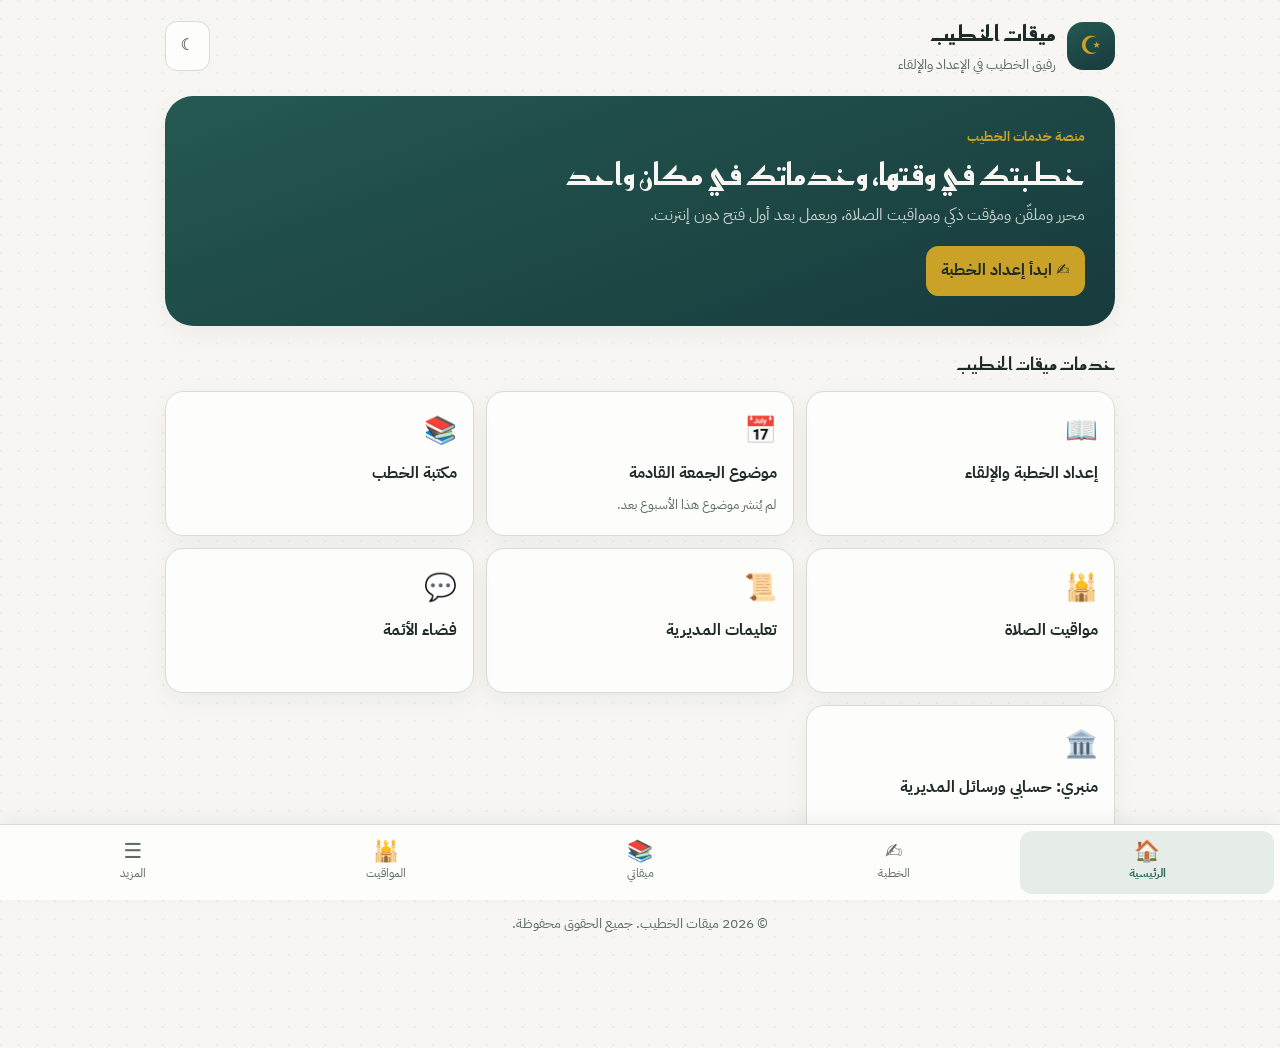
==== commit 0315c6b3: "Add files via upload" ====
--- a/index.html
+++ b/index.html
@@ -42,6 +42,9 @@
 @keyframes mkIn{from{opacity:0;transform:translateY(8px)}to{opacity:1;transform:none}}
 .panel{animation:mkIn .18s ease}
 @media (prefers-reduced-motion:reduce){.panel{animation:none}}
+#home > .grid .service > span:not(.ico){display:none}
+#home > .grid .service #weeklyHint{display:block}
+#moreGrid .service > span:not(.ico){display:block}
 </style>
 </head>
 <body>
@@ -54,7 +57,7 @@
   <section class="hero">
     <div class="eyebrow">منصة خدمات الخطيب</div>
     <h2>خطبتك في وقتها، وخدماتك في مكان واحد</h2>
-    <p>محرر وملقّن ومؤقت ذكي ومواقيت الصلاة وتعليمات المديرية في تطبيق واحد، ويعمل بعد أول فتح دون إنترنت.</p>
+    <p>محرر وملقّن ومؤقت ذكي ومواقيت الصلاة، ويعمل بعد أول فتح دون إنترنت.</p>
     <button class="primary" data-open="sermon">✍️ ابدأ إعداد الخطبة</button>
   </section>
   <div class="section-title"><h2>خدمات ميقات الخطيب</h2></div>
@@ -137,6 +140,10 @@
     <label for="notesInput">أفكار وموضوعات قادمة</label><textarea id="notesInput" placeholder="اكتب أفكارك هنا…"></textarea>
     <p class="small" id="notesSaved">تحفظ تلقائيًا على هذا الجهاز.</p>
   </section>
+  <section class="panel hidden" id="more">
+    <div class="section-title"><h2>☰ المزيد</h2><p>باقي أدوات التطبيق</p></div>
+    <div class="grid" id="moreGrid"></div>
+  </section>
   <section class="panel hidden" id="community">
     <div class="section-title"><h2>💬 فضاء الأئمة</h2><p>مجموعات للتواصل وتبادل الخبرة بين الأئمة</p></div>
     <p class="notice">التواصل يجري في مجموعات واتساب وتيليغرام التي يديرها أصحابها، والتطبيق يفتح لك رابط الانضمام فقط ولا يحفظ رسائلك. التزم بآداب الحوار، ولا تنشر بياناتك الشخصية ولا نصوصًا لم تتحقق منها.</p>
@@ -200,7 +207,7 @@
   <button type="button" data-nav="sermon"><span>✍️</span>الخطبة</button>
   <button type="button" data-nav="library"><span>📚</span>ميقاتي</button>
   <button type="button" data-nav="prayer"><span>🕌</span>المواقيت</button>
-  <button type="button" data-nav="weekly"><span>📅</span>الجمعة</button>
+  <button type="button" data-nav="more"><span>☰</span>المزيد</button>
 </nav>
 
 </div>
@@ -218,8 +225,8 @@
 };
 try{[['topic','khutba-topic',0],['draft','khutba-draft',0],['minutes','khutba-mins',1],['points','khutba-pts',0]].forEach(function(m){var o=localStorage.getItem(m[1]);if(localStorage.getItem('mikat-'+m[0])===null&&o!==null)localStorage.setItem('mikat-'+m[0],JSON.stringify(m[2]?(Number(o)||15):o))})}catch(e){}
 function toast(msg){$('toast').textContent=msg;$('toast').classList.remove('hidden');setTimeout(()=>$('toast').classList.add('hidden'),2400)}
-const VIEWS=['sermon','library','adhkar','prayer','checklist','notes','pro','directives','guide','eid','sources','weekly','log','community'];
-const TITLES={community:'فضاء الأئمة',sermon:'إعداد الخطبة والإلقاء',library:'مكتبة الخطب',adhkar:'الأذكار والأدعية',prayer:'مواقيت الصلاة',checklist:'نقاط المديرية',notes:'ملاحظات الخطيب',pro:'النسخة الكاملة',directives:'تعليمات المديرية',guide:'كيف أستعمل التطبيق؟',eid:'خطب الأعياد',sources:'المراجع والتحقق',weekly:'موضوع الجمعة القادمة',log:'سجل الإلقاء'};
+const VIEWS=['sermon','library','adhkar','prayer','checklist','notes','pro','directives','guide','eid','sources','weekly','log','community','more'];
+const TITLES={more:'المزيد',community:'فضاء الأئمة',sermon:'إعداد الخطبة والإلقاء',library:'مكتبة الخطب',adhkar:'الأذكار والأدعية',prayer:'مواقيت الصلاة',checklist:'نقاط المديرية',notes:'ملاحظات الخطيب',pro:'النسخة الكاملة',directives:'تعليمات المديرية',guide:'كيف أستعمل التطبيق؟',eid:'خطب الأعياد',sources:'المراجع والتحقق',weekly:'موضوع الجمعة القادمة',log:'سجل الإلقاء'};
 let curView='home';
 function setView(id,push){
  const home=!id||VIEWS.indexOf(id)<0;if(home)id=null;
@@ -234,6 +241,7 @@
 window.addEventListener('popstate',e=>{const v=(e.state&&e.state.v)||'home';setView(v==='home'?null:v,false)});
 $('backBtn').onclick=()=>{if(history.length>1&&curView!=='home'){history.back()}else{setView(null,false)}};
 document.querySelectorAll('[data-nav]').forEach(b=>b.addEventListener('click',()=>{const v=b.dataset.nav;v==='home'?setView(null,true):setView(v,true)}));
+(function(){const g=$('moreGrid');['[data-open="log"]','[data-open="checklist"]','[data-open="eid"]','[data-open="notes"]','[data-open="adhkar"]','[data-open="sources"]','[data-open="guide"]','[data-open="pro"]','#shareApp'].forEach(sel=>{const e=document.querySelector('#home > .grid '+sel);if(e)g.append(e)})})();
 {const h=location.hash.slice(1);try{history.replaceState({v:VIEWS.indexOf(h)>=0?h:'home'},'',location.href)}catch(e){}setView(VIEWS.indexOf(h)>=0?h:null,false)}
 document.querySelectorAll('[data-open]').forEach(b=>b.addEventListener('click',()=>showPanel(b.dataset.open)));
 $('themeBtn').onclick=()=>{let dark=document.documentElement.dataset.theme!=='dark';document.documentElement.dataset.theme=dark?'dark':'light';store.set('theme',dark?'dark':'light');$('themeBtn').textContent=dark?'☀':'☾'};
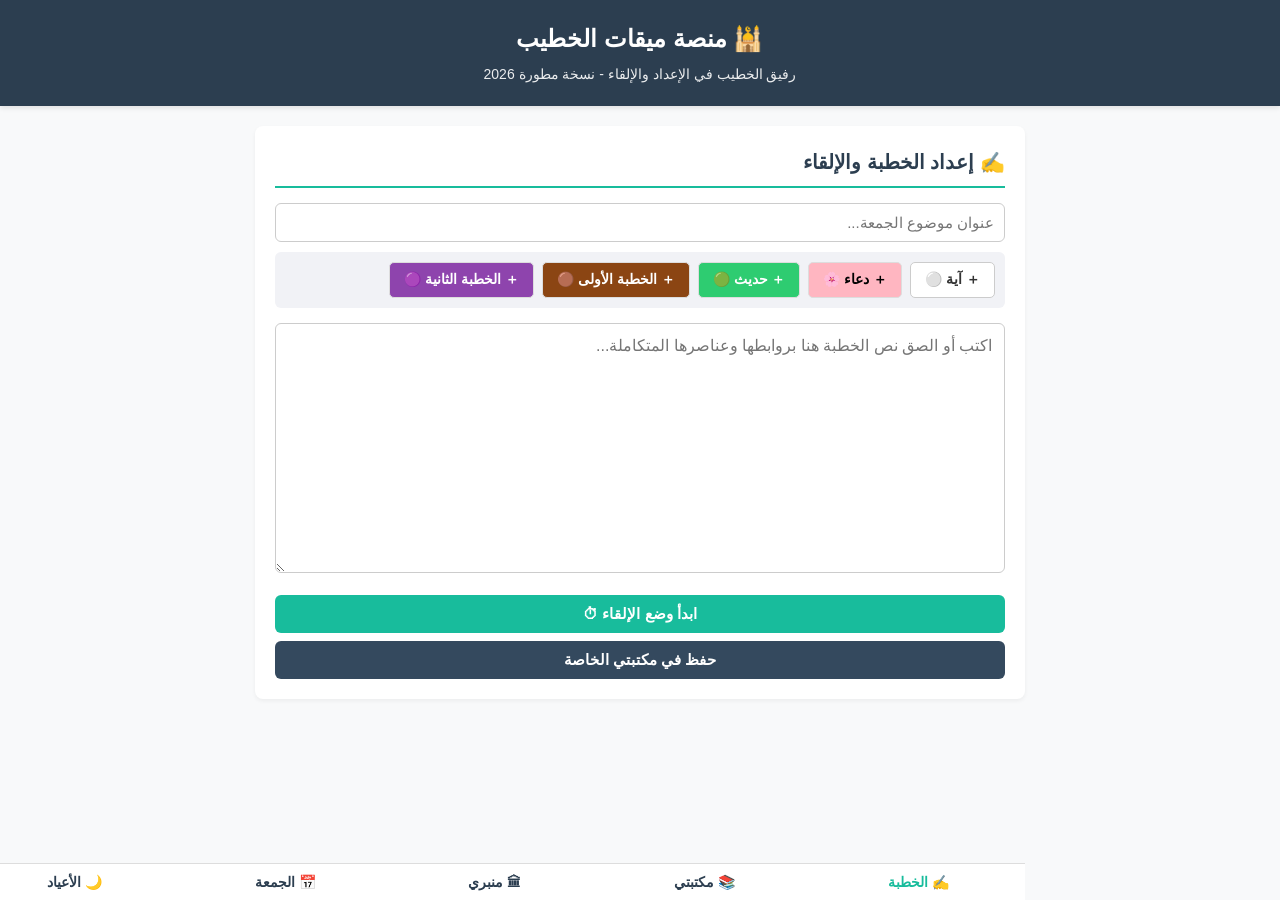
==== commit a11186bd: "Add files via upload" ====
--- a/index.html
+++ b/index.html
@@ -1,400 +1,213 @@
-<!doctype html>
-<!-- © 2026 ميقات الخطيب. جميع الحقوق محفوظة. يُمنع نسخ هذا العمل أو إعادة نشره أو بيعه دون إذن مكتوب من صاحبه. -->
-<html lang="ar" dir="rtl" data-theme="light">
+<!DOCTYPE html>
+<html lang="ar" dir="rtl">
 <head>
-<meta charset="utf-8">
-<meta name="viewport" content="width=device-width, initial-scale=1, viewport-fit=cover">
-<meta name="theme-color" content="#245950">
-<link rel="manifest" href="manifest.json">
-<link rel="icon" href="icon-192.png">
-<link rel="apple-touch-icon" href="icon-192.png">
-<link rel="preconnect" href="https://fonts.googleapis.com">
-<link rel="preconnect" href="https://fonts.gstatic.com" crossorigin>
-<link href="https://fonts.googleapis.com/css2?family=IBM+Plex+Sans+Arabic:wght@400;500;600;700&family=Reem+Kufi:wght@500;700&display=swap" rel="stylesheet">
-<meta name="author" content="ميقات الخطيب">
-<meta name="copyright" content="© 2026 ميقات الخطيب. جميع الحقوق محفوظة.">
-<title>ميقات الخطيب</title>
-<style>
-:root{--ts:#b3361f;--tb:#2f6fb3;--warn:#b3361f;--bg:#f7f6f2;--panel:#fdfdfb;--ink:#1e2b28;--mute:#5b6b66;--accent:#2f6b5e;--accent-ink:#fff;--line:#d6dcd6;--soft:#e6ece8;--gold:#c9a227;--dot:rgba(47,107,94,.07);--shadow:0 8px 24px #1e2b280d}
-:root[data-theme="dark"]{--ts:#ff8a70;--tb:#8fb8ff;--warn:#ff8a70;--bg:#0e1716;--panel:#152220;--ink:#efe8d6;--mute:#a0aea8;--accent:#e2b44d;--accent-ink:#1a1403;--line:#2c403b;--soft:#1e302b;--gold:#e2b44d;--dot:rgba(226,180,77,.05);--shadow:0 8px 24px #0003}
-*{box-sizing:border-box}body{margin:0;background:var(--bg);color:var(--ink);font-family:"IBM Plex Sans Arabic",system-ui,-apple-system,"Segoe UI",Tahoma,sans-serif;line-height:1.7;background-image:radial-gradient(circle at 1px 1px,var(--dot) 1px,transparent 0);background-size:18px 18px}
-button,input,textarea,select{font:inherit}button{border:1px solid var(--line);background:var(--panel);color:var(--ink);border-radius:12px;padding:.65rem .9rem;min-height:44px;cursor:pointer}button:focus-visible,input:focus-visible,textarea:focus-visible,select:focus-visible{outline:3px solid var(--accent);outline-offset:2px}
-.primary{background:var(--accent);color:var(--accent-ink);border-color:var(--accent);font-weight:700}.muted{color:var(--mute)}.wrap{max-width:980px;margin:auto;padding:16px 15px 100px}.top{display:flex;align-items:center;justify-content:space-between;gap:12px}.brand{display:flex;align-items:center;gap:11px}.logo{display:grid;place-items:center;width:48px;height:48px;border-radius:16px;background:var(--accent);color:var(--accent-ink);font-size:25px}.brand h1{font-size:1.35rem;margin:0}.brand p{margin:0;color:var(--mute);font-size:.86rem}.hero{margin:20px 0 16px;padding:22px;border-radius:24px;background:linear-gradient(135deg,var(--soft),var(--panel));border:1px solid var(--line)}.hero .eyebrow{font-size:.83rem;color:var(--accent);font-weight:700}.hero h2{font-size:1.55rem;line-height:1.45;margin:.3rem 0}.hero p{margin:.3rem 0 1rem;color:var(--mute)}.section-title{display:flex;align-items:end;justify-content:space-between;gap:10px;margin:24px 0 12px}.section-title h2{font-size:1.1rem;margin:0}.section-title p{font-size:.82rem;color:var(--mute);margin:0}.grid{display:grid;grid-template-columns:repeat(2,minmax(0,1fr));gap:12px}.service{background:var(--panel);border:1px solid var(--line);border-radius:18px;padding:16px;text-align:right;box-shadow:var(--shadow);display:flex;flex-direction:column;align-items:flex-start;gap:7px;min-height:145px}.service .ico{font-size:1.65rem}.service strong{font-size:1rem}.service span:last-child{font-size:.84rem;color:var(--mute)}.panel{background:var(--panel);border:1px solid var(--line);border-radius:18px;padding:16px;margin-top:12px}.hidden{display:none!important}label{display:block;font-weight:600;font-size:.9rem;margin:.7rem 0 .35rem}input[type=text],input[type=number],textarea,select{width:100%;border:1px solid var(--line);border-radius:12px;padding:11px;background:var(--bg);color:var(--ink)}textarea{min-height:190px;resize:vertical;line-height:1.9;font-family:Georgia,"Times New Roman",serif;font-size:1.15rem}.row{display:flex;flex-wrap:wrap;gap:8px;align-items:center}.row>*{flex:1}.chips{display:flex;gap:7px;flex-wrap:wrap;margin:10px 0}.chips button{min-height:38px;padding:.4rem .7rem}.small{font-size:.85rem;color:var(--mute)}.listitem{padding:12px 0;border-bottom:1px solid var(--line)}.listitem:last-child{border-bottom:0}.checklist label{display:flex;gap:9px;align-items:center;font-weight:400}.checklist input{width:19px;height:19px;accent-color:var(--accent)}.footer{text-align:center;color:var(--mute);font-size:.8rem;padding:26px 8px 0}.toast{position:fixed;bottom:84px;left:50%;transform:translateX(-50%);background:var(--ink);color:var(--bg);padding:10px 16px;border-radius:12px;max-width:90%;z-index:10}.stage{position:fixed;inset:0;background:var(--bg);z-index:5;display:flex;flex-direction:column;padding:env(safe-area-inset-top) 0 env(safe-area-inset-bottom)}.stagebar,.stagecontrols{display:flex;align-items:center;gap:8px;padding:10px;background:var(--panel);border-bottom:1px solid var(--line);flex-wrap:wrap}.stagebar #clock{font-size:1.25rem;font-weight:800;margin-inline-start:auto}.stagebody{overflow:auto;flex:1;padding:28px 20px 50vh;white-space:pre-wrap;font-family:Georgia,"Times New Roman",serif;font-size:38px;line-height:2;max-width:850px;width:100%;margin:auto}.stagecontrols{border-top:1px solid var(--line);border-bottom:0}.stagecontrols label{margin:0;display:flex;align-items:center;gap:7px;flex:1;min-width:140px}.stagecontrols input{width:100%}.marker{font-family:system-ui,sans-serif;font-size:.48em;border-radius:7px;padding:0 .5em;color:white;background:#ad442c}.marker.dua{background:#277c68}.marker.aya{background:#7055a6}.notice{background:var(--soft);padding:11px;border-radius:12px;font-size:.87rem;color:var(--mute)}@media(min-width:700px){.grid{grid-template-columns:repeat(3,minmax(0,1fr))}.hero{padding:30px}.hero h2{font-size:1.9rem}}@media(max-width:380px){.brand h1{font-size:1.1rem}.hero{padding:17px}.grid{gap:8px}.service{padding:12px;min-height:135px}}
-#pace{font-size:.95rem;color:var(--mute)}#pace.ahead{color:var(--accent)}#pace.behind,#clock.low{color:var(--warn)}.stats-over{color:var(--warn);font-weight:700}
-input[type=date]{width:100%;border:1px solid var(--line);border-radius:12px;padding:11px;background:var(--bg);color:var(--ink);font:inherit}
-.listitem a{color:var(--accent);font-weight:600}
-.t-strong{color:var(--ts);font-weight:700}.t-soft{color:var(--tb)}
-.tc-strong{background:var(--ts)!important;color:#fff!important}.tc-soft{background:var(--tb)!important;color:#fff!important}.tc-none{background:#6b7773!important;color:#fff!important}
-h1,h2,h3{font-family:"Reem Kufi","IBM Plex Sans Arabic",system-ui,serif}
-.hero{background:linear-gradient(160deg,#245950,#183a3d);color:#f7f6f2;border:0;border-radius:28px;box-shadow:var(--shadow)}
-.hero h2{color:#f7f6f2}.hero p{color:#e6ece8;opacity:.85}.hero .eyebrow{color:var(--gold)}
-.hero .primary{background:var(--gold);color:#1e2b28;border-color:var(--gold)}
-.hero button:not(.primary){background:#ffffff1a;color:#f7f6f2;border-color:#ffffff40}
-.logo{background:linear-gradient(160deg,#245950,#183a3d);color:var(--gold)}
-.appbar{position:sticky;top:0;z-index:3;display:flex;align-items:center;gap:10px;background:var(--bg);padding:10px 0;margin-top:6px;border-bottom:1px solid var(--line)}
-.appbar button{min-width:44px;min-height:44px;border-radius:12px;font-size:1.3rem;line-height:1;padding:0}
-.appbar strong{font-family:"Reem Kufi","IBM Plex Sans Arabic",system-ui,serif;font-size:1.15rem}
-.bnav{position:fixed;left:0;right:0;bottom:0;z-index:4;display:flex;background:var(--panel);border-top:1px solid var(--line);padding:6px 6px calc(6px + env(safe-area-inset-bottom,0px));box-shadow:0 -6px 20px #0000000d}
-.bnav button{flex:1;min-height:52px;background:none;border:0;border-radius:12px;font:inherit;font-size:.72rem;color:var(--mute);display:flex;flex-direction:column;align-items:center;justify-content:center;gap:2px;cursor:pointer}
-.bnav button span{font-size:1.3rem;line-height:1}
-.bnav button.on{color:var(--accent);font-weight:700;background:var(--soft)}
-.bnav button:focus-visible,.appbar button:focus-visible{outline:3px solid var(--accent);outline-offset:2px}
-@keyframes mkIn{from{opacity:0;transform:translateY(8px)}to{opacity:1;transform:none}}
-.panel{animation:mkIn .18s ease}
-@media (prefers-reduced-motion:reduce){.panel{animation:none}}
-#home > .grid .service > span:not(.ico){display:none}
-#home > .grid .service #weeklyHint{display:block}
-#moreGrid .service > span:not(.ico){display:block}
-</style>
+    <meta charset="UTF-8">
+    <meta name="viewport" content="width=device-width, initial-scale=1.0">
+    <title>ميقات الخطيب - 2026</title>
+    <style>
+        :root {
+            --primary-color: #2c3e50;
+            --accent-color: #18bc9c;
+            --bg-color: #f8f9fa;
+            --text-color: #333;
+            --white: #ffffff;
+        }
+        * { box-sizing: border-box; margin: 0; padding: 0; font-family: 'Segoe UI', Tahoma, Geneva, Verdana, sans-serif; }
+        body { background-color: var(--bg-color); color: var(--text-color); line-height: 1.6; padding-bottom: 70px; }
+        header { background-color: var(--primary-color); color: var(--white); text-align: center; padding: 20px; box-shadow: 0 2px 5px rgba(0,0,0,0.1); }
+        header h1 { font-size: 24px; margin-bottom: 5px; }
+        header p { font-size: 14px; opacity: 0.9; }
+        nav { display: flex; justify-content: space-around; background-color: var(--white); position: fixed; bottom: 0; width: 100%; border-top: 1px solid #ddd; padding: 10px 0; z-index: 1000; }
+        nav button { background: none; border: none; font-size: 14px; font-weight: bold; color: var(--primary-color); cursor: pointer; display: flex; flex-direction: column; align-items: center; gap: 4px; }
+        nav button.active { color: var(--accent-color); }
+        .container { max-width: 800px; margin: 20px auto; padding: 0 15px; }
+        .section { display: none; background: var(--white); padding: 20px; border-radius: 8px; box-shadow: 0 2px 4px rgba(0,0,0,0.05); margin-bottom: 20px; }
+        .section.active { display: block; }
+        h2 { border-bottom: 2px solid var(--accent-color); padding-bottom: 8px; margin-bottom: 15px; color: var(--primary-color); font-size: 20px; }
+        h3 { margin: 15px 0 10px 0; color: #555; font-size: 16px; }
+        textarea { width: 100%; height: 250px; padding: 12px; border: 1px solid #ccc; border-radius: 6px; resize: vertical; font-size: 16px; margin-bottom: 10px; }
+        input[type="text"], input[type="password"] { width: 100%; padding: 10px; border: 1px solid #ccc; border-radius: 6px; margin-bottom: 10px; font-size: 15px; }
+        .editor-controls { display: flex; flex-wrap: wrap; gap: 8px; margin-bottom: 15px; background: #f1f2f6; padding: 10px; border-radius: 6px; }
+        .editor-controls button { border: 1px solid #ddd; padding: 8px 14px; border-radius: 5px; font-weight: bold; cursor: pointer; font-size: 14px; transition: opacity 0.2s; }
+        .editor-controls button:hover { opacity: 0.9; }
+        .btn-main { background-color: var(--accent-color); color: var(--white); border: none; padding: 10px 20px; border-radius: 6px; font-weight: bold; cursor: pointer; font-size: 15px; width: 100%; margin-top: 5px; }
+        .btn-main:hover { opacity: 0.9; }
+        .card { border: 1px solid #e2e8f0; padding: 15px; border-radius: 6px; margin-bottom: 12px; background: #fff; }
+        .card h4 { color: var(--primary-color); margin-bottom: 6px; font-size: 16px; }
+        .card p { font-size: 14px; color: #666; margin-bottom: 8px; }
+        .link-btn { display: inline-block; background: #3498db; color: #fff; padding: 5px 12px; border-radius: 4px; text-decoration: none; font-size: 13px; font-weight: bold; }
+        .link-btn:hover { background: #2980b9; }
+        
+        #delivery-view { position: fixed; top: 0; left: 0; right: 0; bottom: 0; background: #fff; z-index: 2000; padding: 20px; display: none; overflow-y: auto; }
+        .delivery-text { font-size: 24px; line-height: 1.8; text-align: justify; white-space: pre-wrap; padding-bottom: 100px; }
+        .delivery-controls { position: fixed; bottom: 0; left: 0; right: 0; background: #f1f2f6; padding: 15px; border-top: 1px solid #ddd; display: flex; justify-content: space-around; align-items: center; }
+        
+        .tag-ayah { background-color: #f1f2f6; border-left: 4px solid #7f8c8d; padding: 2px 6px; font-weight: bold; }
+        .tag-dua { color: #e91e63; font-weight: bold; }
+        .tag-hadith { color: #27ae60; font-weight: bold; }
+        .tag-khutba1 { border-bottom: 2px dashed #8b4513; font-weight: bold; color: #8b4513; }
+        .tag-khutba2 { border-bottom: 2px dashed #8e44ad; font-weight: bold; color: #8e44ad; }
+    </style>
 </head>
 <body>
-<div class="wrap" id="home">
-  <header class="top">
-    <div class="brand"><div class="logo" aria-hidden="true">☪</div><div><h1>ميقات الخطيب</h1><p>رفيق الخطيب في الإعداد والإلقاء</p></div></div>
-    <button id="themeBtn" aria-label="تبديل المظهر">☾</button>
-  </header>
-  <div id="appbar" class="appbar hidden"><button id="backBtn" type="button" aria-label="رجوع">→</button><strong id="appbarTitle"></strong></div>
-  <section class="hero">
-    <div class="eyebrow">منصة خدمات الخطيب</div>
-    <h2>خطبتك في وقتها، وخدماتك في مكان واحد</h2>
-    <p>محرر وملقّن ومؤقت ذكي ومواقيت الصلاة، ويعمل بعد أول فتح دون إنترنت.</p>
-    <button class="primary" data-open="sermon">✍️ ابدأ إعداد الخطبة</button>
-  </section>
-  <div class="section-title"><h2>خدمات ميقات الخطيب</h2></div>
-  <div class="grid">
-    <button class="service" id="installApp" type="button" style="display:none"><span class="ico">📲</span><strong>ثبّت التطبيق على هاتفك</strong><span>أيقونة على الشاشة وفتح بشاشة كاملة.</span></button>
-    <button class="service" data-open="sermon"><span class="ico">📖</span><strong>إعداد الخطبة والإلقاء</strong><span>محرر الخطبة، مؤقت، وخط كبير للإلقاء.</span></button>
-    <button class="service" data-open="weekly"><span class="ico">📅</span><strong>موضوع الجمعة القادمة</strong><span id="weeklyHint">لم يُنشر موضوع هذا الأسبوع بعد.</span></button>
-    <button class="service" data-open="library"><span class="ico">📚</span><strong>مكتبة الخطب</strong><span>حفظ مسوداتك على هذا الجهاز والبحث فيها.</span></button>
-    <button class="service" data-open="prayer"><span class="ico">🕌</span><strong>مواقيت الصلاة</strong><span>حسب مدينتك أو موقعك، مع الصلاة القادمة.</span></button>
-    <button class="service" data-open="directives"><span class="ico">📜</span><strong>تعليمات المديرية</strong><span>القرارات والتعليمات الرسمية المتعلقة بالخطب.</span></button>
-    <button class="service" data-open="community"><span class="ico">💬</span><strong>فضاء الأئمة</strong><span>مجموعات للتواصل وتبادل الخبرة.</span></button>
-    <a class="service" id="minbariCard" href="#" target="_blank" rel="noopener noreferrer" style="display:none;text-decoration:none;color:inherit"><span class="ico">🏛️</span><strong>منبري: حسابي ورسائل المديرية</strong><span>سجّل دخولك لتصلك رسائل المديرية وإعلاناتها.</span></a>
-    <button class="service" data-open="log"><span class="ico">⏱️</span><strong>سجل الإلقاء</strong><span id="logHint">مدة إلقائك الفعلية لكل خطبة.</span></button>
-    <button class="service" data-open="checklist"><span class="ico">📋</span><strong>نقاط المديرية</strong><span>قائمة متابعة قبل الخطبة.</span></button>
-    <button class="service" data-open="eid"><span class="ico">🌙</span><strong>خطب الأعياد</strong><span>نماذج لعيد الفطر وعيد الأضحى، في قسم مستقل.</span></button>
-    <button class="service" data-open="notes"><span class="ico">🗓️</span><strong>ملاحظات الخطيب</strong><span>أفكار وموضوعات مستقبلية تحفظ محليًا.</span></button>
-    <button class="service" data-open="adhkar"><span class="ico">🤲</span><strong>الأذكار والأدعية</strong><span>أدعية تضيفها بنفسك وتحفظها في جهازك.</span></button>
-    <button class="service" data-open="sources"><span class="ico">📖</span><strong>المراجع والتحقق</strong><span>المكتبة الشاملة للتحقق من النصوص.</span></button>
-    <button class="service" data-open="guide"><span class="ico">❓</span><strong>كيف أستعمل التطبيق؟</strong><span>ست خطوات سريعة من الكتابة إلى المنبر.</span></button>
-    <button class="service" data-open="pro"><span class="ico">⭐</span><strong>النسخة الكاملة</strong><span>حفظ عدد غير محدود من الخطب بكود تفعيل.</span></button>
-    <button class="service" id="shareApp" type="button"><span class="ico">📤</span><strong>شارك التطبيق</strong><span>أرسل رابط التطبيق إلى إمام أو صديق.</span></button>
-  </div>
-  <section class="panel" id="sermon">
-    <div class="section-title"><h2>✍️ إعداد الخطبة</h2><p>يحفظ تلقائيًا على هذا الجهاز</p></div>
-    <label for="topic">موضوع الجمعة</label><input id="topic" type="text" placeholder="مثال: حفظ اللسان">
-    <label for="draft">نص الخطبة</label>
-    <div class="chips"><button data-marker="[وقفة]">＋ وقفة</button><button data-marker="[دعاء]">＋ دعاء</button><button data-marker="[آية]">＋ آية</button><button data-marker="[نبرة قوية]">＋ نبرة قوية 🔴</button><button data-marker="[نبرة هادئة]">＋ نبرة هادئة 🔵</button><button data-marker="[نبرة عادية]">＋ نبرة عادية</button></div>
-    <textarea id="draft" placeholder="اكتب الخطبة أو الصقها هنا…"></textarea>
-    <p id="stats" class="small">0 كلمة</p>
-    <label for="minutes">المدة المستهدفة بالدقائق</label><input id="minutes" type="number" min="1" max="90" value="15">
-    <div class="row" style="margin-top:12px"><button id="saveSermon" class="primary">حفظ الخطبة في المكتبة</button><button id="present">ابدأ وضع الإلقاء</button><button id="newSermon" type="button">＋ خطبة جديدة (تفريغ المحرر)</button></div>
-    <p class="notice">مهم: هذه النسخة تحفظ بياناتك داخل متصفح هذا الجهاز فقط، ولا تزامنها بين الأجهزة.</p>
-  </section>
-  <section class="panel hidden" id="library">
-    <div class="section-title"><h2>📚 مكتبة الخطب</h2><p>مسودات محفوظة محليًا</p></div>
-    <label for="searchSermons">ابحث في نماذج الخطب والخطب المحفوظة</label>
-    <input id="searchSermons" type="text" placeholder="مثال: الصلاة، بر الوالدين، الأمانة…">
-    <label for="sermonCategory">تصنيف الخطب</label>
-    <select id="sermonCategory">
-      <option value="all">كل الموضوعات</option><option value="worship">العبادات</option><option value="ethics">الأخلاق</option><option value="family">الأسرة وصلة الرحم</option><option value="seasons">المواسم والمناسبات</option>
-    </select>
-    <h3>نماذج خطب جاهزة للتطوير</h3>
-    <div id="starterList">
-      <div class="listitem"><strong>المحافظة على الصلاة</strong><p>محاور: مكانة الصلاة، أثرها في السلوك، وأسباب المحافظة عليها في وقتها.</p><p class="small">مراجع للاستدلال: البقرة: 238؛ العنكبوت: 45</p><button class="primary" type="button" onclick="document.getElementById('topic').value='المحافظة على الصلاة';document.getElementById('draft').value='مقدمة: الحمد لله الذي فرض الصلاة وجعلها صلة بين العبد وربه.\n\nالمحور الأول: عظمة شأن الصلاة ووجوب المحافظة عليها في أوقاتها.\n\nالمحور الثاني: أثر الصلاة الصحيحة في تهذيب السلوك والابتعاد عن الفحشاء والمنكر.\n\nالمحور الثالث: وسائل الثبات: الاستعداد قبل الوقت، الصحبة الصالحة، تذكير الأهل، ومعالجة أسباب التهاون.\n\nخاتمة: دعوة عملية للمحافظة على الصلاة القادمة في وقتها، مع الدعاء بالهداية والثبات.\n\nتنبيه: راجع الآيات كاملة من المصحف، وأضف حديثًا موثقًا قبل الإلقاء.';document.getElementById('topic').dispatchEvent(new Event('input'));document.getElementById('draft').dispatchEvent(new Event('input'));document.getElementById('sermon').scrollIntoView({behavior:'smooth'});">استخدام النموذج في محرر الخطبة</button></div>
-      <div class="listitem"><strong>بر الوالدين</strong><p>محاور: حق الوالدين، لين القول، والإحسان إليهما في حياتهما وبعد وفاتهما.</p></div>
-      <div class="listitem"><strong>حفظ اللسان</strong><p>محاور: اجتناب الغيبة، وزن الكلمة، والكلام الطيب.</p></div>
-      <div class="listitem"><strong>الأمانة في حياة المسلم</strong><p>محاور: الأمانة في العبادة والعمل والمال، وأثرها في الثقة بين الناس.</p></div>
-      <div class="listitem"><strong>صلة الرحم</strong><p>محاور: صور الصلة العملية، وإصلاح القطيعة بحكمة.</p></div>
-      <div class="listitem"><strong>الاستعداد لرمضان</strong><p>محاور: التوبة، تنظيم الوقت، والتهيؤ للعبادة.</p></div>
+
+<header>
+    <h1>🕌 منصة ميقات الخطيب</h1>
+    <p>رفيق الخطيب في الإعداد والإلقاء - نسخة مطورة 2026</p>
+</header>
+
+<div class="container">
+    
+    <!-- 1. قسم إعداد الخطبة -->
+    <section id="sec-editor" class="section active">
+        <h2>✍ إعداد الخطبة والإلقاء</h2>
+        <input type="text" id="khutba-title" placeholder="عنوان موضوع الجمعة...">
+        
+        <div class="editor-controls">
+            <button type="button" onclick="insertCustomTag('[آية]', '[/آية]')" style="background-color: #ffffff; color: #333333; border: 1px solid #ccc;">＋ آية ⚪</button>
+            <button type="button" onclick="insertCustomTag('[دعاء]', '[/دعاء]')" style="background-color: #ffb6c1; color: #000000;">＋ دعاء 🌸</button>
+            <button type="button" onclick="insertCustomTag('[حديث]', '[/حديث]')" style="background-color: #2ecc71; color: #ffffff;">＋ حديث 🟢</button>
+            <button type="button" onclick="insertCustomTag('[الخطبة الأولى]', '[/الخطبة الأولى]')" style="background-color: #8b4513; color: #ffffff;">＋ الخطبة الأولى 🟤</button>
+            <button type="button" onclick="insertCustomTag('[الخطبة الثانية]', '[/الخطبة الثانية]')" style="background-color: #8e44ad; color: #ffffff;">＋ الخطبة الثانية 🟣</button>
+        </div>
+        
+        <textarea id="khutba-text" placeholder="اكتب أو الصق نص الخطبة هنا بروابطها وعناصرها المتكاملة..."></textarea>
+        <button class="btn-main" onclick="startDeliveryMode()">ابدأ وضع الإلقاء ⏱</button>
+        <button class="btn-main" onclick="saveToLibrary()" style="background-color: #34495e; margin-top: 8px;">حفظ في مكتبتي الخاصة</button>
+    </section>
+
+    <!-- 2. قسم مكتبة الخطب والمراجع والمكتبة الإسلامية -->
+    <section id="sec-library" class="section">
+        <h2>📚 مكتبة الخطب والمسودات</h2>
+        <h3>✍ مسوداتي الخاصة (منشورة وعروض الخطيب)</h3>
+        <div id="my-drafts"></div>
+        
+        <h2>📖 مراجع البحوث والمكتبة الإسلامية الرقمية</h2>
+        
+        <h3>📂 قسم التفسير</h3>
+        <div class="card">
+            <h4>تفسير ابن كثير (عمدة التفسير)</h4>
+            <p>كتاب جليل الشأن يعتني بتفسير القرآن بالقرآن ثم بالأحاديث والآثار الشائعة.</p>
+            <a href="https://archive.org/details/Tafseer-Ibn-Kathir" target="_blank" class="link-btn">تحميل الكتاب المجلد الكامل</a>
+        </div>
+        
+        <h3>📂 قسم الحديث الشريف</h3>
+        <div class="card">
+            <h4>صحيح البخاري الكافي</h4>
+            <p>الجامع المسند الصحيح المختصر من أمور رسول الله صلى الله عليه وسلم وسننه وأيامه.</p>
+            <a href="https://archive.org/details/Sahih-Al-Bukhari" target="_blank" class="link-btn">تحميل النسخة المعتمدة</a>
+        </div>
+
+        <h3>📂 قسم الفقه وأصوله</h3>
+        <div class="card">
+            <h4>المدونة الكبرى في الفقه المالكي</h4>
+            <p>أهم المراجع الفقهية في المذهب المالكي المعتمد، رواية الإمام سحنون.</p>
+            <a href="https://archive.org/details/Al-Mudawana-Al-Kubra" target="_blank" class="link-btn">تحميل المجلد الفقهي</a>
+        </div>
+
+        <h3>📂 قسم السيرة النبوية</h3>
+        <div class="card">
+            <h4>الرحيق المختوم</h4>
+            <p>بحث في السيرة النبوية العطرة لفضيلة الشيخ صفي الرحمن المباركفوري.</p>
+            <a href="https://archive.org/details/Ar-Raheeq-Al-Makhtoom" target="_blank" class="link-btn">تحميل نسخة السيرة</a>
+        </div>
+    </section>
+
+    <!-- 3. قسم منبري ورسائل الشؤون الدينية المخصص -->
+    <section id="sec-minbar" class="section">
+        <h2>🏛 حساب الخطيب ومنبري الالكتروني</h2>
+        <div class="card" style="background: #eef2f7;">
+            <h4>👤 بيانات الحساب الشخصي والوظيفة</h4>
+            <p><strong>الصفة الفقهية:</strong> إمام خطيب معتمد</p>
+            <p><strong>الجهة التابعة:</strong> مديرية الشؤون الدينية والأوقاف الجزائرية</p>
+        </div>
+        
+        <h3>📥 صندوق الرسائل الإدارية والتعميمات الخاصة فقط</h3>
+        <div id="dir-messages">
+            <div class="card" style="border-right: 4px solid #e74c3c;">
+                <h4>مديرية الشؤون الدينية والأوقاف</h4>
+                <p>مرحباً بك فضيلة الشيخ الإمام في فضائك المحدث لعام 2026. يرجى الاطلاع على مواضيع وزارة الشؤون الدينية أولاً بأول عبر فك التشفير برمزك الخاص وبسرية تامة.</p>
+                <small style="color:#999;">تاريخ التحديث: 2026-10-29</small>
+            </div>
+        </div>
+    </section>
+
+    <!-- 4. قسم موضوع الجمعة القادمة المشفر -->
+    <section id="sec-friday" class="section">
+        <h2>📅 موضوع الجمعة القادمة (مشفر إدارياً)</h2>
+        <p style="margin-bottom: 15px; color: #555;">هذا الموضوع ينشر مركزياً ومباشرة من طرف مديرية الشؤون الدينية، وهو محمي بنظام تشفير يتطلب إدخال الكود الممنوح للأئمة فقط:</p>
+        
+        <div id="crypto-lock-box">
+            <label>🔑 أدخل رمز فك التشفير المعتمد لرؤية خطبة الأسبوع المحددة:</label>
+            <input type="password" id="friday-key" placeholder="أدخل الكود السري المشترك...">
+            <button class="btn-main" onclick="decryptFridayTopic()">فتح وتصفح موضوع الجمعة</button>
+        </div>
+        
+        <div id="friday-decrypted-content" style="display:none; margin-top:20px; background:#fffbf2; padding:15px; border-radius:6px; border:1px solid #e67e22;">
+            <h3 style="color:#e67e22; margin-top:0;">موضوع الجمعة الرسمي المعتمد:</h3>
+            <div id="friday-payload"></div>
+        </div>
+    </section>
+
+    <!-- 5. قسم خطب الأعياد المفرغ للتخصيص -->
+    <section id="sec-eid" class="section">
+        <h2>🌙 مسودات خطب الأعياد</h2>
+        <p style="font-size:14px; color:#666; margin-bottom:15px;">تم إعداد مساحتين فارغتين لتتسنى لفضيلة الإمام كتابة خطبة عيد الفطر وعيد الأضحى وصياغتها مستقلاً بشكل كامل وحفظها محلياً بأمان.</p>
+        
+        <h3>🕌 خطبة عيد الفطر المبارك</h3>
+        <textarea id="eid-fitr-text" style="height:120px;" placeholder="اكتب عناصر خطبة عيد الفطر هنا..."></textarea>
+        <button class="btn-main" onclick="localStorage.setItem('eid_fitr', document.getElementById('eid-fitr-text').value); alert('تم حفظ مسودة عيد الفطر محلياً بنجاح.');" style="background:#27ae60; margin-bottom:20px;">حفظ مسودة الفطر</button>
+        
+        <h3>🕌 خطبة عيد الأضحى المبارك</h3>
+        <textarea id="eid-adha-text" style="height:120px;" placeholder="اكتب عناصر خطبة عيد الأضحى هنا..."></textarea>
+        <button class="btn-main" onclick="localStorage.setItem('eid_adha', document.getElementById('eid-adha-text').value); alert('تم حفظ مسودة عيد الأضحى محلياً بنجاح.');" style="background:#27ae60;">حفظ مسودة الأضحى</button>
+    </section>
+
+    <section id="sec-quran" class="section">
+        <h2>📖 المصحف الإلكتروني المرتل (رواية ورش عن نافع)</h2>
+        <div class="card" style="background: #fffcf3; text-align: center;">
+            <p><strong>📖 السور والآيات القرآنية الشريفة من المصحف الجزائري المعتمد برواية ورش</strong></p>
+            <p style="font-size:13px; color:#7f8c8d; margin-top:5px;">يمكنك قراءة الأجزاء والحزب والتحقق من آياتك مباشرة أثناء اتصالك أو حفظها بمتصفحك.</p>
+            <select id="quran-suwar" style="width:100%; padding:10px; margin-top:10px; border-radius:6px; font-size:15px;">
+                <option value="1">سورة الفاتحة (ورش)</option>
+                <option value="2">سورة البقرة الكاملة (ورش)</option>
+                <option value="3">سورة آل عمران (ورش)</option>
+                <option value="114">سورة الناس (ورش)</option>
+            </select>
+            <button class="btn-main" onclick="alert('تنبيه: تم تحميل السورة الشريفة برواية ورش بنجاح للمراجعة الفورية.')" style="background:#d35400; margin-top:10px;">عرض نصوص الآيات</button>
+        </div>
+        
+        <h2 style="margin-top:25px;">🤲 الأذكار والأدعية المأثورة المقررة</h2>
+        <div class="card">
+            <h4>📖 كتاب حصن المسلم من أذكار الكتاب والسنة</h4>
+            <p>مجموع الأذكار اليومية للمسلم والأدعية المأثورة في أحوال العبد المختلفة للشيخ القحطاني.</p>
+            <a href="https://archive.org/details/Hisn-Al-Muslim-Arabic" target="_blank" class="link-btn" style="background:#9b59b6;">تصفح وتحميل كتاب حصن المسلم</a>
+        </div>
+        <div class="card">
+            <h4>🤲 الدعاء المأثور وحفظ الأذكار</h4>
+            <p>مساحة خاصة بجمع الأدعية الثابتة في السنة المطهرة والقرآن الكريم للخطيب لاستخدامها على المنبر.</p>
+            <textarea id="my-duas-area" style="height:100px;" placeholder="أضف أدعيتك المأثورة الخاصة هنا للحفظ التلقائي..."></textarea>
+            <button class="btn-main" onclick="localStorage.setItem('my_custom_duas', document.getElementById('my-duas-area').value); alert('تم تحديث قائمة الأدعية المأثورة بنجاح.');" style="background:#9b59b6;">تحديث وحفظ الأدعية</button>
+        </div>
+    </section>
+
+<nav>
+    <button class="active" onclick="switchSection('sec-editor', this)">✍ الخطبة</button>
+    <button onclick="switchSection('sec-library', this)">📚 مكتبتي</button>
+    <button onclick="switchSection('sec-minbar', this)">🏛 منبري</button>
+    <button onclick="switchSection('sec-friday', this)">📅 الجمعة</button>
+    <button onclick="switchSection('sec-eid', this)">🌙 الأعياد</button>
+    <button onclick="switchSection('sec-quran', this)">📖 المصحف</button>
+</nav>
+
+<div id="delivery-view">
+    <div id="delivery-content" class="delivery-text"></div>
+    <div class="delivery-controls">
+        <button onclick="stopDeliveryMode()" style="background:#e74c3c; color:#fff; border:none; padding:10px 20px; border-radius:6px; font-weight:bold; cursor:pointer;">❌ إنهاء خطبة الجمعة</button>
+        <span style="font-weight:bold; font-size:16px; color:#2c3e50;">وضع التلقين والتحكم النشط للمنبر 📜</span>
     </div>
-    <h3>ميقاتي: خطبك المحفوظة بعناوينها على هذا الجهاز</h3>
-    <div id="sermonList"></div>
-    <button id="exportSermons">تصدير نسخة احتياطية (JSON)</button>
-    <div class="row" style="margin-top:10px"><button id="backupAll" type="button">💾 نسخة احتياطية شاملة</button><button id="restoreAll" type="button">♻️ استرجاع نسخة</button><input id="restoreFile" type="file" accept="application/json,.json" class="hidden"></div>
-    <p class="small">النسخة الشاملة تحفظ خطبك وملاحظاتك وأدعيتك ونقاطك وإعداداتك، ولا تشمل كود التفعيل ولا موقعك. احتفظ بها في مكان آمن، ولا ترسلها لأحد.</p>
-  </section>
-  <section class="panel hidden" id="adhkar">
-    <div class="section-title"><h2>🤲 الأذكار والأدعية</h2></div>
-    <p class="notice">هذه مساحة شخصية لإضافة الأدعية التي تريد الرجوع إليها. لم نضع نصوصًا منسوبة لمصادر دون توثيق.</p>
-    <label for="duaInput">دعاء أو ذكر مع مرجعه إن وجد</label><textarea id="duaInput" style="min-height:100px" placeholder="اكتب النص ومصدره…"></textarea>
-    <button class="primary" id="addDua">حفظ في قائمتي</button><div id="duaList"></div>
-  </section>
-  <section class="panel hidden" id="prayer">
-    <div class="section-title"><h2>🕌 مواقيت الصلاة</h2><p>تُحسب في جهازك دون إنترنت</p></div>
-    <label for="city">المدينة</label><select id="city"></select>
-    <label for="pdate">التاريخ</label><input id="pdate" type="date">
-    <div class="row" style="margin-top:10px"><button id="useLoc" class="primary" type="button">📍 استخدم موقعي</button><button id="useCity" class="hidden" type="button">العودة لاختيار المدينة</button></div>
-    <p class="small" id="locStatus"></p>
-    <p class="notice hidden" id="nextPrayer"></p>
-    <div id="prayerTimes" style="margin-top:10px"></div>
-    <p class="notice">حساب فلكي بالزاويتين المعتمدتين في الجزائر (الفجر 18° والعشاء 17°) والعصر بالظل المثل، بتوقيت الجزائر. قد يختلف عن تقويم مسجدك بدقيقة أو دقيقتين، فاعتمد تقويم مسجدك أو مديريتك في الصلاة، وإن لم تجد مدينتك فاختر أقرب مدينة إليك.</p>
-  </section>
-  <section class="panel hidden" id="checklist">
-    <div class="section-title"><h2>📋 نقاط المديرية</h2></div>
-    <label for="points">اكتب كل نقطة في سطر</label><textarea id="points" style="min-height:130px" placeholder="النقطة الأولى&#10;النقطة الثانية"></textarea>
-    <div id="pointChecks" class="checklist"></div>
-  </section>
-  <section class="panel hidden" id="notes">
-    <div class="section-title"><h2>🗓️ ملاحظات الخطيب</h2></div>
-    <label for="notesInput">أفكار وموضوعات قادمة</label><textarea id="notesInput" placeholder="اكتب أفكارك هنا…"></textarea>
-    <p class="small" id="notesSaved">تحفظ تلقائيًا على هذا الجهاز.</p>
-  </section>
-  <section class="panel hidden" id="more">
-    <div class="section-title"><h2>☰ المزيد</h2><p>باقي أدوات التطبيق</p></div>
-    <div class="grid" id="moreGrid"></div>
-  </section>
-  <section class="panel hidden" id="community">
-    <div class="section-title"><h2>💬 فضاء الأئمة</h2><p>مجموعات للتواصل وتبادل الخبرة بين الأئمة</p></div>
-    <p class="notice">التواصل يجري في مجموعات واتساب وتيليغرام التي يديرها أصحابها، والتطبيق يفتح لك رابط الانضمام فقط ولا يحفظ رسائلك. التزم بآداب الحوار، ولا تنشر بياناتك الشخصية ولا نصوصًا لم تتحقق منها.</p>
-    <div id="communityList"></div>
-    <p class="small" id="communityEmpty">لم تُفتح مجموعات بعد. ستظهر هنا روابط الانضمام حين تُضاف.</p>
-  </section>
-  <section class="panel hidden" id="log">
-    <div class="section-title"><h2>⏱️ سجل الإلقاء</h2><p>يسجّل التطبيق مدة إلقائك الفعلية ليضبط تقديراته على سرعتك</p></div>
-    <p class="small" id="logSummary"></p>
-    <div id="logList"></div>
-    <div class="row" style="margin-top:10px"><button id="clearLog" type="button">مسح السجل</button></div>
-    <p class="notice">يُسجَّل الإلقاء حين تصل إلى نهاية النص (90% فأكثر) وتغادر وضع الإلقاء بعد أكثر من دقيقة. وبعد تسجيل إلقاءين على الأقل يستعمل التطبيق متوسط سرعتك بدل التقدير العام.</p>
-  </section>
-  <section class="panel hidden" id="weekly">
-    <div class="section-title"><h2>📅 موضوع الجمعة القادمة</h2><p id="weeklyCount"></p></div>
-    <div id="weeklyBody"></div>
-    <p class="notice">هذا ما تنشره الجهة المسؤولة عبر التطبيق. كتابة الخطبة وأسلوبها ودليلها عليك أنت، ولا يُغني هذا العرض عن مراجعة التعليمات من مصدرها الرسمي.</p>
-  </section>
-  <section class="panel hidden" id="eid">
-    <div class="section-title"><h2>🌙 خطب الأعياد</h2><p>نماذج للتطوير في قسم مستقل عن المكتبة</p></div>
-    <p class="notice">هذه محاور مقترحة وليست نصوصًا جاهزة للقراءة. راجع الآيات من المصحف، وأضف الأحاديث من مصادرها، وتحقق من الأحكام قبل الإلقاء.</p>
-    <div id="eidList"></div>
-  </section>
-  <section class="panel hidden" id="sources">
-    <div class="section-title"><h2>📖 المراجع والتحقق</h2><p>للتأكد من النص قبل ذكره على المنبر</p></div>
-    <div class="listitem"><strong>المكتبة الشاملة</strong><p>مكتبة رقمية عربية فيها كتب كثيرة، ويمكن البحث في كامل المكتبة. استعملها للتحقق من نص أو نسبة قول إلى كتابه.</p><a href="https://shamela.ws" target="_blank" rel="noopener noreferrer">فتح المكتبة الشاملة (shamela.ws)</a></div>
-    <p class="notice">ما في الكتب يحتاج تمييزًا: تحقق من درجة الحديث من أهل العلم، وراجع إمامًا أو طالب علم عند أي شك، ولا تعتمد على نقل غير موثق.</p>
-    <p class="small">التطبيق لا يتضمن محتوى المكتبة، وإنما يفتح موقعها الرسمي، وهي جهة مستقلة عنه.</p>
-  </section>
-  <section class="panel hidden" id="guide">
-    <div class="section-title"><h2>❓ كيف أستعمل التطبيق؟</h2><p>من الكتابة إلى المنبر في ست خطوات</p></div>
-    <ol class="small">
-      <li>من «إعداد الخطبة» اكتب خطبتك أو الصقها، أو اختر نموذجًا من «مكتبة الخطب»، وحدّد المدة بالدقائق.</li>
-      <li>أضف بالأزرار علامات «وقفة» و«دعاء» و«آية». وعلامة «نبرة قوية» تُظهر ما بعدها بالأحمر، و«نبرة هادئة» بالأزرق، حتى «نبرة عادية».</li>
-      <li>في «نقاط المديرية» اكتب النقاط المطلوبة، وضع علامة عند كل نقطة غطيتها.</li>
-      <li>اضغط «ابدأ وضع الإلقاء»، ثم «اضبط السرعة على وقت الخطبة»، ثم «ابدأ».</li>
-      <li>راقب كلمة «متقدم» أو «متأخر» في الأعلى. ويحمرّ المؤقت في آخر دقيقتين. ولمس النص يوقف التمرير، وتبقى الشاشة مضاءة أثناء الإلقاء.</li>
-      <li>اضغط «حفظ الخطبة في المكتبة» لتبقى في «ميقاتي» بعنوانها، وخذ نسخة احتياطية من حين لآخر.</li>
-    </ol>
-    <p class="notice">بياناتك في جهازك فقط. وبعد أول فتح يعمل التطبيق دون إنترنت. لتثبيته على الشاشة الرئيسية: قائمة المتصفح ثم «تثبيت التطبيق».</p>
-  </section>
-  <section class="panel hidden" id="directives">
-    <div class="section-title"><h2>📜 تعليمات المديرية</h2><p>تُنقل من مصدرها الرسمي مع رابطها، وتصل الجميع مع تحديث التطبيق</p></div>
-    <p class="notice">تحقّق من أي تعليمة من الموقع الرسمي قبل اعتمادها، ولا تعتمد على ما يصلك في الرسائل أو صفحات التواصل غير الموثقة. ما يُعرض هنا منقول من المصادر الرسمية مع رابطه، والتطبيق مستقل وغير تابع لأي جهة رسمية ما لم يُعلَن خلاف ذلك.</p>
-    <div id="directiveList"></div>
-    <p class="small" id="directiveEmpty">ستُضاف هنا قرارات المديرية وتعليماتها الخاصة بالخطب حال التحقق منها من مصدرها الرسمي.</p>
-  </section>
-  <section class="panel hidden" id="pro">
-    <div class="section-title"><h2>⭐ النسخة الكاملة</h2></div>
-    <p id="proState"></p>
-    <ul class="small"><li>حفظ عدد غير محدود من الخطب في المكتبة (المجانية: 5 خطب).</li><li>أي ميزات جديدة تُضاف لاحقًا تكون ضمن النسخة الكاملة.</li></ul>
-    <div id="proForm"><label for="proCode">كود التفعيل</label><input id="proCode" type="text" placeholder="MKT-XXXX-XXXX-XXXX" dir="ltr" autocomplete="off" autocapitalize="characters"><button class="primary" id="activate" type="button" style="margin-top:10px">تفعيل</button></div>
-    <p class="notice hidden" id="proContact"></p>
-    <p class="small">التفعيل يتم داخل جهازك دون إنترنت، والكود الواحد لشخص واحد.</p>
-  </section>
-  <footer class="footer">بياناتك تُحفظ في جهازك فقط ولا تُرسل إلى أي خادم.
-    <p class="small">© 2026 ميقات الخطيب. جميع الحقوق محفوظة.</p>
-  </footer>
-<nav id="bottomNav" class="bnav" aria-label="التنقل الرئيسي">
-  <button type="button" data-nav="home" class="on"><span>🏠</span>الرئيسية</button>
-  <button type="button" data-nav="sermon"><span>✍️</span>الخطبة</button>
-  <button type="button" data-nav="library"><span>📚</span>ميقاتي</button>
-  <button type="button" data-nav="prayer"><span>🕌</span>المواقيت</button>
-  <button type="button" data-nav="more"><span>☰</span>المزيد</button>
-</nav>
-
 </div>
-<div id="stage" class="stage hidden">
-  <div class="stagebar"><button id="exitStage">رجوع</button><button id="pauseStage" class="primary">إيقاف مؤقت</button><span id="pace"></span><span id="clock">15:00</span></div>
-  <div id="stageText" class="stagebody"></div>
-  <div class="stagecontrols"><label>سرعة التمرير <input id="scrollSpeed" type="range" min="5" max="100" value="30"></label><label>حجم الخط <input id="fontSize" type="range" min="24" max="72" value="38"></label><button id="fitBtn" type="button">اضبط السرعة على الوقت</button></div>
-</div>
-<div id="toast" class="toast hidden" role="status"></div>
-<script>
-(function(){
-const $=id=>document.getElementById(id), store={
- get(k,fallback){try{const v=localStorage.getItem('mikat-'+k);return v===null?fallback:JSON.parse(v)}catch(e){return fallback}},
- set(k,v){try{localStorage.setItem('mikat-'+k,JSON.stringify(v));return true}catch(e){return false}}
-};
-try{[['topic','khutba-topic',0],['draft','khutba-draft',0],['minutes','khutba-mins',1],['points','khutba-pts',0]].forEach(function(m){var o=localStorage.getItem(m[1]);if(localStorage.getItem('mikat-'+m[0])===null&&o!==null)localStorage.setItem('mikat-'+m[0],JSON.stringify(m[2]?(Number(o)||15):o))})}catch(e){}
-function toast(msg){$('toast').textContent=msg;$('toast').classList.remove('hidden');setTimeout(()=>$('toast').classList.add('hidden'),2400)}
-const VIEWS=['sermon','library','adhkar','prayer','checklist','notes','pro','directives','guide','eid','sources','weekly','log','community','more'];
-const TITLES={more:'المزيد',community:'فضاء الأئمة',sermon:'إعداد الخطبة والإلقاء',library:'مكتبة الخطب',adhkar:'الأذكار والأدعية',prayer:'مواقيت الصلاة',checklist:'نقاط المديرية',notes:'ملاحظات الخطيب',pro:'النسخة الكاملة',directives:'تعليمات المديرية',guide:'كيف أستعمل التطبيق؟',eid:'خطب الأعياد',sources:'المراجع والتحقق',weekly:'موضوع الجمعة القادمة',log:'سجل الإلقاء'};
-let curView='home';
-function setView(id,push){
- const home=!id||VIEWS.indexOf(id)<0;if(home)id=null;
- document.querySelectorAll('#home > .hero, #home > .section-title, #home > .grid').forEach(e=>e.classList.toggle('hidden',!home));
- VIEWS.forEach(k=>$(k).classList.toggle('hidden',k!==id));
- $('appbar').classList.toggle('hidden',home);$('appbarTitle').textContent=home?'':TITLES[id];
- document.querySelectorAll('[data-nav]').forEach(b=>b.classList.toggle('on',b.dataset.nav===(id||'home')));
- const name=id||'home';
- if(push!==false&&name!==curView){try{history.pushState({v:name},'',home?location.pathname+location.search:'#'+id)}catch(e){}}
- curView=name;window.scrollTo(0,0)}
-function showPanel(id){setView(id,true)}
-window.addEventListener('popstate',e=>{const v=(e.state&&e.state.v)||'home';setView(v==='home'?null:v,false)});
-$('backBtn').onclick=()=>{if(history.length>1&&curView!=='home'){history.back()}else{setView(null,false)}};
-document.querySelectorAll('[data-nav]').forEach(b=>b.addEventListener('click',()=>{const v=b.dataset.nav;v==='home'?setView(null,true):setView(v,true)}));
-(function(){const g=$('moreGrid');['[data-open="log"]','[data-open="checklist"]','[data-open="eid"]','[data-open="notes"]','[data-open="adhkar"]','[data-open="sources"]','[data-open="guide"]','[data-open="pro"]','#shareApp'].forEach(sel=>{const e=document.querySelector('#home > .grid '+sel);if(e)g.append(e)})})();
-{const h=location.hash.slice(1);try{history.replaceState({v:VIEWS.indexOf(h)>=0?h:'home'},'',location.href)}catch(e){}setView(VIEWS.indexOf(h)>=0?h:null,false)}
-document.querySelectorAll('[data-open]').forEach(b=>b.addEventListener('click',()=>showPanel(b.dataset.open)));
-$('themeBtn').onclick=()=>{let dark=document.documentElement.dataset.theme!=='dark';document.documentElement.dataset.theme=dark?'dark':'light';store.set('theme',dark?'dark':'light');$('themeBtn').textContent=dark?'☀':'☾'};
-document.documentElement.dataset.theme=store.get('theme','light');$('themeBtn').textContent=document.documentElement.dataset.theme==='dark'?'☀':'☾';
-$('topic').value=store.get('topic','');$('draft').value=store.get('draft','');$('minutes').value=store.get('minutes',15);$('points').value=store.get('points','');$('notesInput').value=store.get('notes','');$('duaInput').value='';
-['topic','draft','minutes','points','notesInput'].forEach(id=>$(id).addEventListener('input',()=>{let k={topic:'topic',draft:'draft',minutes:'minutes',points:'points',notesInput:'notes'}[id];store.set(k,$(id).value);if(id==='draft'||id==='minutes')updateStats();if(id==='points')renderChecks()}));
-function updateStats(){let txt=$('draft').value.replace(/\[(وقفة|دعاء|آية|نبرة قوية|نبرة هادئة|نبرة عادية)\]/g,' ').trim(),n=txt?txt.split(/\s+/).length:0,mins=Number($('minutes').value)||15,over=n-mins*WPM();$('stats').textContent=n+' كلمة، والمدة التقريبية للإلقاء نحو '+Math.round(n/WPM()*10)/10+' دقيقة'+(over>0?'. الوقت المسموح '+mins+' دقيقة، فاختصر نحو '+over+' كلمة':'');$('stats').classList.toggle('stats-over',over>0)}
-updateStats();
-document.querySelectorAll('[data-marker]').forEach(b=>b.onclick=()=>{let t=$('draft'),s=t.selectionStart,e=t.selectionEnd,m=' '+b.dataset.marker+' ';t.setRangeText(m,s,e,'end');t.dispatchEvent(new Event('input'));t.focus()});
-let pointsDone=store.get('pointsDone',{});function renderChecks(){let root=$('pointChecks');root.textContent='';$('points').value.split('\n').map(s=>s.trim()).filter(Boolean).forEach(p=>{let lab=document.createElement('label'),c=document.createElement('input');c.type='checkbox';c.checked=!!pointsDone[p];c.onchange=()=>{pointsDone[p]=c.checked;store.set('pointsDone',pointsDone)};lab.append(c,document.createTextNode(p));root.append(lab)})}renderChecks();
-const starters=[
-{topic:'حفظ اللسان',cat:'ethics',ref:'الحجرات: 12؛ ق: 18',summary:'محاور: خطر الغيبة والنميمة، وزن الكلمة، تعويد اللسان على الذكر والكلام الطيب.',body:'مقدمة: الحمد لله، نحمده ونستعينه ونستغفره، ونعوذ بالله من شرور أنفسنا وسيئات أعمالنا.\n\nالمحور الأول: مراقبة الله في الكلام، واستحضار قوله تعالى: «ما يلفظ من قول إلا لديه رقيب عتيد» (ق: 18).\n\nالمحور الثاني: اجتناب الغيبة وسوء الظن، مع بيان أثرهما في تفريق القلوب وإفساد العلاقات.\n\nالمحور الثالث: تدريب النفس على الكلمة الطيبة، والإصلاح بين الناس، والصمت عما لا ينفع.\n\nخاتمة: محاسبة النفس قبل الكلام، وطلب المغفرة ممن وقعنا في حقه، والدعاء بصلاح اللسان والقلب.\n\nتنبيه: راجع الآيات كاملة من المصحف، وأضف حديثًا موثقًا قبل الإلقاء.'},
-{topic:'بر الوالدين',cat:'family',ref:'الإسراء: 23–24؛ لقمان: 14',summary:'محاور: حق الوالدين، لين القول، البر بعد الكبر، وصلتهما بالدعاء والإحسان.',body:'مقدمة: الحمد لله الذي أمر بالإحسان، وجعل للوالدين حقًا عظيمًا.\n\nالمحور الأول: اقتران الأمر بالإحسان إلى الوالدين بتوحيد الله في آيات سورة الإسراء.\n\nالمحور الثاني: صور البر اليومية: خفض الصوت، قضاء الحوائج، الصبر على الكبر، وتجنب التأفف.\n\nالمحور الثالث: بر الوالدين بعد وفاتهما بالدعاء وصلة رحمهما والوفاء بعهدهما المشروع.\n\nخاتمة: مراجعة كل واحد منا لعلاقته بوالديه، والمسارعة إلى الاعتذار والإحسان.\n\nتنبيه: راجع الآيات كاملة من المصحف، وأضف حديثًا موثقًا قبل الإلقاء.'},
-{topic:'المحافظة على الصلاة',cat:'worship',ref:'البقرة: 238؛ العنكبوت: 45',summary:'محاور: مكانة الصلاة، أثرها في السلوك، أسباب الثبات عليها والمحافظة على وقتها.',body:'مقدمة: الحمد لله الذي فرض الصلاة وجعلها صلة بين العبد وربه.\n\nالمحور الأول: عظمة شأن الصلاة ووجوب المحافظة عليها في أوقاتها.\n\nالمحور الثاني: أثر الصلاة الصحيحة في تهذيب السلوك والابتعاد عن الفحشاء والمنكر.\n\nالمحور الثالث: وسائل الثبات: الاستعداد قبل الوقت، الصحبة الصالحة، تذكير الأهل، ومعالجة أسباب التهاون.\n\nخاتمة: دعوة عملية للمحافظة على الصلاة القادمة في وقتها، مع الدعاء بالهداية والثبات.\n\nتنبيه: راجع الآيات كاملة من المصحف، وأضف حديثًا موثقًا قبل الإلقاء.'},
-{topic:'الأمانة في حياة المسلم',cat:'ethics',ref:'النساء: 58؛ الأنفال: 27',summary:'محاور: الأمانة في العبادة والعمل والمال، خطورة الخيانة، وأثرها في الثقة بين الناس.',body:'مقدمة: الحمد لله الذي أمر بأداء الأمانات إلى أهلها.\n\nالمحور الأول: الأمانة ليست في المال وحده؛ بل تشمل المسؤوليات والعهود وأسرار الناس.\n\nالمحور الثاني: صور من الواقع: إتقان العمل، حفظ الحقوق، الصدق في البيع، وأداء المسؤولية.\n\nالمحور الثالث: أثر الأمانة في بناء الثقة واستقامة المجتمع، وخطر التفريط فيها.\n\nخاتمة: اختيار أمانة واحدة قصّرنا فيها والعمل على أدائها اليوم.\n\nتنبيه: راجع الآيات كاملة من المصحف، وأضف حديثًا موثقًا قبل الإلقاء.'},
-{topic:'صلة الرحم',cat:'family',ref:'النساء: 1؛ محمد: 22–23',summary:'محاور: فضل صلة الرحم، صورها العملية، إصلاح القطيعة مع مراعاة رفع الضرر.',body:'مقدمة: الحمد لله الذي أمر بصلة الأرحام ونهى عن الفساد والقطيعة.\n\nالمحور الأول: مكانة الرحم في بناء الأسرة والتراحم بين الأقارب.\n\nالمحور الثاني: صور الصلة: السؤال والزيارة والمساعدة والكلمة الطيبة والتواصل الممكن.\n\nالمحور الثالث: المبادرة بالإصلاح، والحكمة في التعامل مع الخلاف، وحفظ الحقوق ودفع الضرر.\n\nخاتمة: البدء اليوم بالاتصال بقريب أو إصلاح خلاف يمكن إصلاحه.\n\nتنبيه: راجع الآيات كاملة من المصحف، وأضف حديثًا موثقًا قبل الإلقاء.'},
-{topic:'استقبال رمضان والاستعداد له',cat:'seasons',ref:'البقرة: 183؛ يونس: 58',summary:'محاور: مقصد الصيام، التوبة، تنظيم الوقت، صلة القرآن والصدقة، وعدم إضاعة الموسم.',body:'مقدمة: الحمد لله الذي بلغنا مواسم الخير، وشرع الصيام لتحقيق التقوى.\n\nالمحور الأول: استحضار مقصد الصيام كما في قوله تعالى: «لعلكم تتقون» (البقرة: 183).\n\nالمحور الثاني: التهيؤ بالتوبة ورد الحقوق وإصلاح العلاقات قبل دخول الشهر.\n\nالمحور الثالث: خطة واقعية للعبادة: ورد قرآن، صدقة بحسب الاستطاعة، صلة رحم، وتقليل ما يضيع الوقت.\n\nخاتمة: وضع برنامج يسير قابل للاستمرار، وسؤال الله الإعانة والقبول.\n\nتنبيه: يُستخدم هذا النموذج عند قرب رمضان، وتراجع النصوص الشرعية من مصادرها.'},
-{topic:'التوبة والرجوع إلى الله',cat:'worship',ref:'الزمر: 53؛ التحريم: 8',summary:'محاور: سعة رحمة الله، شروط التوبة، ورد الحقوق إلى أصحابها.',body:'مقدمة: الحمد لله الرحيم الغفور، الذي فتح لعباده باب التوبة والإنابة.\n\nالمحور الأول: عدم اليأس من رحمة الله، مع الجمع بين الرجاء الصادق والعمل الصالح.\n\nالمحور الثاني: معاني التوبة العملية: الإقلاع عن الذنب، والندم عليه، والعزم على عدم العودة، ورد الحقوق إلى أهلها إذا تعلقت بحقوق الناس.\n\nالمحور الثالث: الثبات بعد التوبة باختيار الصحبة الصالحة، والابتعاد عن أسباب المعصية، والإكثار من العمل الصالح.\n\nخاتمة: دعوة إلى توبة صادقة تبدأ اليوم، مع الاستغفار وإصلاح ما يمكن إصلاحه.\n\nتنبيه: راجع الآيات كاملة من المصحف، وتحقق من أي نص شرعي تضيفه قبل الإلقاء.'},
-{topic:'حسن الخلق',cat:'ethics',ref:'القلم: 4؛ فصلت: 34',summary:'محاور: قيمة الخلق الحسن، مقابلة الإساءة بالحكمة، وأثر الأخلاق في الأسرة والمجتمع.',body:'مقدمة: الحمد لله الذي دعا إلى مكارم الأخلاق وجعل الإحسان سببًا للألفة.\n\nالمحور الأول: الخلق الحسن يظهر في الصدق، والتواضع، والرفق، والوفاء، واحترام الناس.\n\nالمحور الثاني: التعامل مع الإساءة بالحكمة ودفع السيئة بالتي هي أحسن حيث ينفع ذلك، مع حفظ الحقوق ومنع الظلم.\n\nالمحور الثالث: تطبيقات يومية: حسن الكلام في البيت، والرفق بالضعيف، والأمانة في العمل، والاعتذار عند الخطأ.\n\nخاتمة: اختيار خلق واحد لتحسينه هذا الأسبوع، ومحاسبة النفس عليه.\n\nتنبيه: راجع الآيات كاملة من المصحف، وتحقق من أي نص شرعي تضيفه قبل الإلقاء.'},
-{topic:'شكر النعم',cat:'worship',ref:'إبراهيم: 7؛ النحل: 18',summary:'محاور: تذكر النعم، شكر القلب واللسان والعمل، واستعمال النعمة في الخير.',body:'مقدمة: الحمد لله على نعمه الظاهرة والباطنة، ما علمنا منها وما لم نعلم.\n\nالمحور الأول: التفكر في النعم اليومية، ومنها الإيمان والصحة والأمن والأهل والرزق.\n\nالمحور الثاني: شكر القلب بالاعتراف بالفضل، واللسان بالحمد، والعمل باستعمال النعمة في الطاعة والنفع.\n\nالمحور الثالث: تجنب الإسراف والتبذير، ومساعدة المحتاج بحسب الاستطاعة، وعدم احتقار النعم الصغيرة.\n\nخاتمة: كتابة ثلاث نعم نحمد الله عليها، ثم تحويل الشكر إلى عمل نافع.\n\nتنبيه: راجع الآيات كاملة من المصحف، وتحقق من أي نص شرعي تضيفه قبل الإلقاء.'},
-{topic:'حقوق الجار',cat:'family',ref:'النساء: 36',summary:'محاور: الإحسان إلى الجار، كف الأذى، والتعاون على الخير واحترام الخصوصية.',body:'مقدمة: الحمد لله الذي أمر بالإحسان، وجعل حسن المعاملة سببًا للمودة بين الناس.\n\nالمحور الأول: الإحسان إلى الجار بالكلمة الطيبة، والسؤال عنه عند الحاجة، ومساعدته بما نستطيع.\n\nالمحور الثاني: كف الأذى: تجنب الضجيج المؤذي، واحترام الخصوصية، والمحافظة على النظافة والمرافق المشتركة.\n\nالمحور الثالث: إصلاح الخلاف بين الجيران بالحكمة، وحفظ الحقوق، والاستعانة بالجهات المناسبة عند وجود ضرر لا يمكن حله بالحوار.\n\nخاتمة: مبادرة عملية واحدة تجاه جار، مع ترك ما يسبب الأذى أو الخصومة.\n\nتنبيه: راجع الآيات كاملة من المصحف، وتحقق من أي نص شرعي تضيفه قبل الإلقاء.'},
-{topic:"خطبة عيد الفطر: شكر النعمة وتمام الصيام",cat:'eid',ref:"البقرة: 185؛ البقرة: 183؛ الأعلى: 14–15",summary:"محاور: التكبير والشكر على إتمام العدة، ثمرة الصيام التقوى، الثبات على الطاعة بعد رمضان، وصلة الأرحام والتسامح.",body:"التكبير بالصيغة المعتمدة عندكم، ثم الحمد والثناء على الله.\n\nمقدمة: الحمد لله الذي هدانا للإسلام، وأتمّ علينا نعمة الصيام والقيام، ونصلي ونسلم على نبينا محمد وعلى آله وصحبه.\n\nالمحور الأول: شكر النعمة. بيّن أن إتمام الشهر نعمة تستوجب الشكر، واستحضر قوله تعالى: «ولتكملوا العدة ولتكبروا الله على ما هداكم ولعلكم تشكرون» (البقرة: 185).\n\nالمحور الثاني: ثمرة الصيام التقوى. ذكّر بقوله تعالى: «يا أيها الذين آمنوا كتب عليكم الصيام كما كتب على الذين من قبلكم لعلكم تتقون» (البقرة: 183)، وبأن العبرة بما يبقى أثره بعد رمضان.\n\nالمحور الثالث: الثبات بعد رمضان. دعوة إلى المحافظة على الصلاة والذكر وقراءة القرآن والصدقة، فمن علامات القبول الاستمرار على الطاعة.\n\nالمحور الرابع: العيد فرحة وتواصل. صلة الأرحام، وإصلاح ذات البين، والتسامح، وإدخال السرور على الأيتام والمحتاجين.\n\nخاتمة: الدعاء بقبول الصيام والقيام، وبأن يعيد الله العيد على الأمة بالخير والبركات.\n\nتنبيه: راجع الآيات كاملة من المصحف، وأضف حديثًا موثقًا من مصدره، وتحقق من أحكام زكاة الفطر المعتمدة في بلدكم قبل ذكرها."},
-{topic:"خطبة عيد الأضحى: التسليم والتضحية والتقوى",cat:'eid',ref:"الصافات: 102–107؛ الحج: 37؛ البقرة: 203",summary:"محاور: قصة إبراهيم وإسماعيل وكمال التسليم، حقيقة الأضحية التقوى، التضحية في حياتنا، وذكر الله في أيام التشريق.",body:"التكبير بالصيغة المعتمدة عندكم، ثم الحمد والثناء على الله.\n\nمقدمة: الحمد لله الذي جعل الأعياد مواسم للشكر والطاعة، ونصلي ونسلم على نبينا محمد وعلى آله وصحبه.\n\nالمحور الأول: قصة إبراهيم وإسماعيل عليهما السلام، وكمال التسليم لأمر الله (الصافات: 102–107). اذكر العبرة منها دون إطالة في تفاصيل غير ثابتة.\n\nالمحور الثاني: حقيقة الأضحية. استحضر قوله تعالى: «لن ينال الله لحومها ولا دماؤها ولكن يناله التقوى منكم» (الحج: 37)، فالمقصود الإخلاص والتقوى لا اللحم والدم.\n\nالمحور الثالث: التضحية في حياتنا. تضحية بالوقت والجهد والمال في سبيل الخير، وبر الوالدين، وخدمة المجتمع، وإعانة المحتاجين.\n\nالمحور الرابع: أيام التشريق. ذكّر بقوله تعالى: «واذكروا الله في أيام معدودات» (البقرة: 203)، وبالتكبير وإطعام المحتاجين وصلة الأرحام.\n\nخاتمة: الدعاء بقبول الطاعات، وبأن يتقبل الله من الحجاج والمضحين، وأن يعيد العيد على الأمة بالخير.\n\nتنبيه: راجع الآيات كاملة من المصحف، وأضف حديثًا موثقًا من مصدره، وتحقق من أحكام الأضحية وآدابها من مصدر معتمد قبل ذكرها."},
-{topic:"خطبة العيد: التسامح وصلة الأرحام",cat:'eid',ref:"النساء: 1؛ الشورى: 40",summary:"محاور: العيد فرصة للصفح، فضل صلة الرحم، إصلاح ذات البين، وإدخال الفرح على الأهل والجيران.",body:"التكبير بالصيغة المعتمدة عندكم، ثم الحمد والثناء على الله.\n\nمقدمة: الحمد لله الذي جمع القلوب على الإيمان، ونصلي ونسلم على نبينا محمد وعلى آله وصحبه.\n\nالمحور الأول: العيد فرصة للصفح. استحضر قوله تعالى: «فمن عفا وأصلح فأجره على الله» (الشورى: 40).\n\nالمحور الثاني: صلة الأرحام. ذكّر بقوله تعالى: «واتقوا الله الذي تساءلون به والأرحام» (النساء: 1)، وبأن الزيارة والكلمة الطيبة تصلان ما انقطع.\n\nالمحور الثالث: إصلاح ذات البين. دعوة إلى طي الخصومات وبدء صفحة جديدة بين الأهل والجيران.\n\nالمحور الرابع: إدخال الفرح. رعاية الأيتام والفقراء والمرضى وكبار السن، وتفقد من لا يجد من يزوره.\n\nخاتمة: الدعاء بصلاح ذات البين ووحدة الصف وصلاح الأحوال.\n\nتنبيه: راجع الآيات كاملة من المصحف، وأضف حديثًا موثقًا من مصدره قبل الإلقاء."}
-];
-function renderStarters(){let root=$('starterList'),q=$('searchSermons').value.trim().toLowerCase(),cat=$('sermonCategory').value;root.textContent='';let arr=starters.filter(s=>s.cat!=='eid'&&(cat==='all'||s.cat===cat)&&(s.topic+' '+s.summary+' '+s.ref).toLowerCase().includes(q));if(!arr.length){root.innerHTML='<p class="small">لا توجد نماذج مطابقة.</p>';return}arr.forEach(s=>starterCard(s,root))}
-function starterCard(s,root){let d=document.createElement('div');d.className='listitem';let title=document.createElement('strong');title.textContent=s.topic;let p=document.createElement('p');p.textContent=s.summary;let r=document.createElement('p');r.className='small';r.textContent='مراجع للاستدلال: '+s.ref;let b=document.createElement('button');b.className='primary';b.textContent='استخدام النموذج في محرر الخطبة';b.onclick=()=>{if($('draft').value.trim()&&!confirm('سيحل هذا النموذج محل النص الموجود في المحرر. إن لم تحفظ نصك الحالي في المكتبة فسيضيع. هل تريد المتابعة؟'))return;$('topic').value=s.topic;$('draft').value=s.body;['topic','draft'].forEach(id=>$(id).dispatchEvent(new Event('input')));showPanel('sermon');toast('نُقل النموذج إلى المحرر؛ راجعه قبل الإلقاء')};d.append(title,p,r,b);root.append(d)}
-let sermons=store.get('sermons',[]);function renderSermons(){let q=$('searchSermons').value.trim().toLowerCase(),root=$('sermonList');root.textContent='';let arr=sermons.filter(s=>(s.topic+' '+s.text).toLowerCase().includes(q));if(!arr.length){root.innerHTML='<p class="small">لا توجد خطب مطابقة بعد. احفظ خطبتك من قسم الإعداد.</p>';return}arr.forEach(s=>{let d=document.createElement('div');d.className='listitem';let title=document.createElement('strong');title.textContent=s.topic||'خطبة بلا عنوان';let p=document.createElement('p');p.className='small';p.textContent=new Date(s.updated).toLocaleDateString('ar');let row=document.createElement('div');row.className='row';let load=document.createElement('button');load.textContent='فتح';load.onclick=()=>{$('topic').value=s.topic;$('draft').value=s.text;$('minutes').value=s.minutes;['topic','draft','minutes'].forEach(id=>$(id).dispatchEvent(new Event('input')));showPanel('sermon');toast('فُتحت الخطبة')};let del=document.createElement('button');del.textContent='حذف';del.onclick=()=>{if(confirm('حذف هذه الخطبة من المكتبة؟')){sermons=sermons.filter(x=>x.id!==s.id);store.set('sermons',sermons);renderSermons()}};row.append(load,del);d.append(title,p,row);root.append(d)})}
-$('saveSermon').onclick=()=>{let text=$('draft').value.trim();if(!text){toast('اكتب نص الخطبة أولًا');return}if(!pro&&sermons.length>=FREE_LIMIT){toast('وصلت إلى حد النسخة المجانية ('+FREE_LIMIT+' خطب). فعّل النسخة الكاملة للمتابعة.');showPanel('pro');return}let topic=$('topic').value.trim()||'خطبة بلا عنوان',item={id:Date.now(),topic,text,minutes:Number($('minutes').value)||15,updated:new Date().toISOString()};sermons.unshift(item);store.set('sermons',sermons);renderSermons();toast('حُفظت الخطبة في المكتبة')};$('searchSermons').oninput=()=>{renderStarters();renderSermons()};$('sermonCategory').onchange=renderStarters;renderStarters();renderSermons();function renderEid(){let root=$('eidList');root.textContent='';starters.filter(s=>s.cat==='eid').forEach(s=>starterCard(s,root))}renderEid();
-$('exportSermons').onclick=()=>{let blob=new Blob([JSON.stringify(sermons,null,2)],{type:'application/json'}),url=URL.createObjectURL(blob),a=document.createElement('a');a.href=url;a.download='mikat-khutab-backup.json';a.click();URL.revokeObjectURL(url)};
-let duas=store.get('duas',[]);function renderDuas(){let root=$('duaList');root.textContent='';if(!duas.length){root.innerHTML='<p class="small">لم تضف أدعية بعد.</p>';return}duas.forEach((x,i)=>{let d=document.createElement('div');d.className='listitem';let p=document.createElement('p');p.textContent=x;let b=document.createElement('button');b.textContent='حذف';b.onclick=()=>{duas.splice(i,1);store.set('duas',duas);renderDuas()};d.append(p,b);root.append(d)})}$('addDua').onclick=()=>{let v=$('duaInput').value.trim();if(!v)return;duas.unshift(v);store.set('duas',duas);$('duaInput').value='';renderDuas();toast('أُضيف إلى قائمتك')};renderDuas();
-$('present').onclick=()=>{let raw=$('draft').value.trim();if(!raw){toast('اكتب نص الخطبة أولًا');return}let out=$('stageText');out.textContent='';let tone='';raw.split(/(\[(?:وقفة|دعاء|آية|نبرة قوية|نبرة هادئة|نبرة عادية)\])/).forEach(part=>{if(part.indexOf('[نبرة ')===0){tone=part==='[نبرة قوية]'?'t-strong':part==='[نبرة هادئة]'?'t-soft':'';let c=document.createElement('span');c.className='marker tc-'+(tone==='t-strong'?'strong':tone==='t-soft'?'soft':'none');c.textContent=part.slice(1,-1);out.append(c);return}let cls=part==='[وقفة]'?'':part==='[دعاء]'?' dua':part==='[آية]'?' aya':null;if(cls!==null){let s=document.createElement('span');s.className='marker'+cls;s.textContent=part.slice(1,-1);out.append(s)}else{let n=document.createElement('span');if(tone)n.className=tone;n.textContent=part;out.append(n)}});if($('topic').value.trim()){let h=document.createElement('div');h.style.cssText='font:700 .55em system-ui;color:var(--accent);margin-bottom:1em';h.textContent=$('topic').value.trim();out.prepend(h)}$('stage').classList.remove('hidden');awake(true);remain=(Number($('minutes').value)||15)*60;clockUpdate();paused=true;last=0;$('pauseStage').textContent='ابدأ';$('stageText').scrollTop=0;total=remain;fitSpeed();$('pace').textContent='';};
-let remain=900,paused=false,last=0,raf=0;function clockUpdate(){$('clock').classList.toggle('low',remain<=120);$('clock').textContent=remain<=0?'انتهى الوقت':String(Math.floor(remain/60)).padStart(2,'0')+':'+String(Math.floor(remain%60)).padStart(2,'0')}function tick(t){if($('stage').classList.contains('hidden')||paused){last=0;return}if(!last)last=t;let dt=Math.min((t-last)/1000,.2);last=t;let el=$('stageText');el.scrollTop+=Number($('scrollSpeed').value)*dt;remain=Math.max(0,remain-dt);clockUpdate();paceUpdate();if(remain>0&&el.scrollTop+el.clientHeight<el.scrollHeight)raf=requestAnimationFrame(tick);else{paused=true;$('pauseStage').textContent='متابعة';last=0}}let total=900;
-function textH(){let el=$('stageText');return Math.max(1,el.scrollHeight-innerHeight*0.5-28)}
-function fitSpeed(){let el=$('stageText'),sp=$('scrollSpeed'),v=Math.max(0,textH()-el.scrollTop)/Math.max(remain,1);sp.min=1;sp.max=Math.max(100,Math.ceil(v*2));sp.value=Math.max(1,Math.round(v))}
-function paceUpdate(){let el=$('stageText'),p=$('pace'),diff=(Math.min(1,el.scrollTop/textH())-(total-remain)/total)*total,m=Math.floor(Math.abs(diff)/60),sec=Math.round(Math.abs(diff)%60),t=(m?m+' د ':'')+sec+' ث';if(Math.abs(diff)<15){p.textContent='على الخطة';p.className=''}else if(diff>0){p.textContent='متقدم '+t;p.className='ahead'}else{p.textContent='متأخر '+t;p.className='behind'}}
-let wl=null;
-async function awake(on){try{if(on){if('wakeLock' in navigator&&!wl){wl=await navigator.wakeLock.request('screen');wl.addEventListener('release',()=>{wl=null})}}else if(wl){await wl.release();wl=null}}catch(e){wl=null}}
-document.addEventListener('visibilitychange',()=>{if(document.visibilityState==='visible'&&!$('stage').classList.contains('hidden'))awake(true)});
-$('fitBtn').onclick=fitSpeed;
-$('pauseStage').onclick=()=>{paused=!paused;$('pauseStage').textContent=paused?'متابعة':'إيقاف مؤقت';last=0;if(!paused)raf=requestAnimationFrame(tick)};$('stageText').addEventListener('touchstart',()=>{if(!paused){paused=true;$('pauseStage').textContent='متابعة';last=0}},{passive:true});$('fontSize').oninput=()=>{$('stageText').style.fontSize=$('fontSize').value+'px';if(paused)fitSpeed()};$('exitStage').onclick=()=>{logDelivery();cancelAnimationFrame(raf);$('stage').classList.add('hidden');paused=true;awake(false)};$('stage').addEventListener('transitionend',()=>{}); 
-const D2R=Math.PI/180;
-const dsin=d=>Math.sin(d*D2R),dcos=d=>Math.cos(d*D2R),dtan=d=>Math.tan(d*D2R);
-const dasin=x=>Math.asin(x)/D2R,dacos=x=>Math.acos(x)/D2R,datan2=(y,x)=>Math.atan2(y,x)/D2R,dacot=x=>Math.atan(1/x)/D2R;
-const fixA=a=>a-360*Math.floor(a/360),fixH=a=>a-24*Math.floor(a/24);
-function sunPos(jd){const D=jd-2451544.5,g=fixA(357.529+0.98560028*D),q=fixA(280.459+0.98564736*D),L=fixA(q+1.915*dsin(g)+0.020*dsin(2*g)),e=23.439-0.00000036*D,RA=datan2(dcos(e)*dsin(L),dcos(L))/15;return{decl:dasin(dsin(e)*dsin(L)),eqt:q/15-fixH(RA)}}
-function prayerTimes(y,m,d,lat,lng,tz){
- const jd=Date.UTC(y,m-1,d)/864e5+2440587.5-lng/360;
- const mid=t=>fixH(12-sunPos(jd+t).eqt);
- const ang=(a,t,ccw)=>{const s=sunPos(jd+t),v=dacos((-dsin(a)-dsin(s.decl)*dsin(lat))/(dcos(s.decl)*dcos(lat)))/15;return mid(t)+(ccw?-v:v)};
- const asr=(f,t)=>{const s=sunPos(jd+t);return ang(-dacot(f+dtan(Math.abs(lat-s.decl))),t,false)};
- let T={fajr:5,sunrise:6,dhuhr:12,asr:13,sunset:18,isha:18};
- for(let i=0;i<2;i++){const p=k=>T[k]/24;T={fajr:ang(18,p('fajr'),true),sunrise:ang(0.833,p('sunrise'),true),dhuhr:mid(p('dhuhr')),asr:asr(1,p('asr')),sunset:ang(0.833,p('sunset'),false),isha:ang(17,p('isha'),false)}}
- const adj=h=>h+tz-lng/15;
- return{fajr:adj(T.fajr),sunrise:adj(T.sunrise),dhuhr:adj(T.dhuhr),asr:adj(T.asr),maghrib:adj(T.sunset),isha:adj(T.isha)}
-}
-function fmtT(h){let m=Math.round(fixH(h)*60)%1440;return String(Math.floor(m/60)).padStart(2,'0')+':'+String(m%60).padStart(2,'0')}
-const CITIES=[['الجزائر العاصمة',36.75,3.06],['وهران',35.70,-0.63],['قسنطينة',36.37,6.61],['عنابة',36.90,7.77],['البليدة',36.47,2.83],['باتنة',35.56,6.17],['سطيف',36.19,5.41],['سيدي بلعباس',35.19,-0.63],['بسكرة',34.85,5.73],['تلمسان',34.88,-1.32],['بجاية',36.75,5.08],['تيزي وزو',36.71,4.05],['الجلفة',34.67,3.25],['مستغانم',35.93,0.09],['الشلف',36.17,1.33],['المدية',36.27,2.75],['غرداية',32.49,3.67],['ورقلة',31.95,5.32],['الأغواط',33.80,2.88],['تيارت',35.37,1.32],['سكيكدة',36.88,6.91],['جيجل',36.82,5.77],['بشار',31.62,-2.22],['أدرار',27.87,-0.29],['تمنراست',22.79,5.53],['تبسة',35.40,8.12],['سعيدة',34.84,0.15],['معسكر',35.40,0.14],['قالمة',36.46,7.43],['المسيلة',35.70,4.54],['البويرة',36.37,3.90],['سوق أهراس',36.29,7.95],['الوادي',33.37,6.86],['خنشلة',35.43,7.14],['غليزان',35.74,0.56],['تيبازة',36.59,2.45],['بومرداس',36.76,3.48],['عين الدفلى',36.26,1.97],['النعامة',33.27,-0.31],['تيسمسيلت',35.61,1.81],['ميلة',36.45,6.26],['أم البواقي',35.88,7.11],['برج بوعريريج',36.07,4.76],['الطارف',36.77,8.31],['عين تموشنت',35.30,-1.14],['تندوف',27.67,-8.15],['البيض',33.68,1.02],['إليزي',26.51,8.48],['تقرت',33.10,6.06]];
-const cityEl=$('city'),pd=$('pdate');
-CITIES.forEach((c,i)=>{const o=document.createElement('option');o.value=i;o.textContent=c[0];cityEl.append(o)});
-{const sc=Number(store.get('city',0));cityEl.value=Number.isFinite(sc)&&sc>=0&&sc<CITIES.length?sc:0}
-{const n=new Date();pd.value=n.getFullYear()+'-'+String(n.getMonth()+1).padStart(2,'0')+'-'+String(n.getDate()).padStart(2,'0')}
-let loc=store.get('loc',null);
-if(!(loc&&Number.isFinite(loc.lat)&&Number.isFinite(loc.lng)&&Math.abs(loc.lat)<=90&&Math.abs(loc.lng)<=180))loc=null;
-function updLoc(){$('useCity').classList.toggle('hidden',!loc);$('locStatus').textContent=loc?('الحساب لموقعك الحالي (خط العرض '+loc.lat.toFixed(2)+'، خط الطول '+loc.lng.toFixed(2)+'). الموقع يبقى في جهازك ولا يُرسل إلى أحد.'):'اضغط «استخدم موقعي» لتُحسب المواقيت لمكانك بدقة، أو اختر مدينتك.'}
-function showNext(t,y,m,d){const el=$('nextPrayer'),n=new Date();if(n.getFullYear()!==y||n.getMonth()+1!==m||n.getDate()!==d){el.classList.add('hidden');return}
- const nowH=n.getHours()+n.getMinutes()/60+n.getSeconds()/3600,list=[['الفجر','fajr'],['الظهر','dhuhr'],['العصر','asr'],['المغرب','maghrib'],['العشاء','isha']];
- let nx=list.find(x=>t[x[1]]>nowH),diff,name;
- if(nx){diff=(t[nx[1]]-nowH)*60;name=nx[0]}else{diff=(24-nowH+t.fajr)*60;name='الفجر (غدًا)'}
- const mins=Math.round(diff),h=Math.floor(mins/60),mm=mins%60;
- el.textContent='الصلاة القادمة: '+name+' بعد '+(h?h+' ساعة و':'')+mm+' دقيقة';el.classList.remove('hidden')}
-$('useLoc').onclick=()=>{if(!navigator.geolocation){toast('هذا المتصفح لا يدعم تحديد الموقع');return}toast('جارٍ تحديد موقعك…');
- navigator.geolocation.getCurrentPosition(p=>{loc={lat:p.coords.latitude,lng:p.coords.longitude};store.set('loc',loc);updLoc();renderPrayer()},
- e=>{toast(e&&e.code===1?'لم يُسمح بالموقع. فعّل إذن الموقع للمتصفح أو اختر مدينتك.':'تعذّر تحديد الموقع، اختر مدينتك.')},{enableHighAccuracy:false,timeout:15000,maximumAge:600000})};
-$('useCity').onclick=()=>{loc=null;store.set('loc',null);updLoc();renderPrayer()};
-function renderPrayer(){const c=CITIES[Number(cityEl.value)||0],[y,m,d]=pd.value.split('-').map(Number),root=$('prayerTimes');if(!y)return;const P=loc||{lat:c[1],lng:c[2]},t=prayerTimes(y,m,d,P.lat,P.lng,1);root.textContent='';[['الفجر','fajr'],['الشروق','sunrise'],['الظهر (وقت صلاة الجمعة)','dhuhr'],['العصر','asr'],['المغرب','maghrib'],['العشاء','isha']].forEach(([n,k])=>{const r=document.createElement('div');r.className='listitem row';const a=document.createElement('strong'),b=document.createElement('span');a.textContent=n;b.textContent=fmtT(t[k]);b.style.textAlign='left';r.append(a,b);root.append(r)});showNext(t,y,m,d)}
-cityEl.onchange=()=>{loc=null;store.set('loc',null);store.set('city',Number(cityEl.value));updLoc();renderPrayer()};pd.onchange=renderPrayer;updLoc();renderPrayer();setInterval(()=>{if(!$('prayer').classList.contains('hidden'))renderPrayer()},30000);
-const PRO_HASHES=['1a49deaee0a0b1554c9f01162a27d6153f1c6ade3e8d58c1b9d21dd289c89612','b9cc7bfa6be10f7e2b3006da387ac9734e1e88431e99e72f8fcb4615d9d364f0','7c0f84261b1193e76e59bf5a6a4e88edcf5839c57811a6941ba39a851422ddbc','ef89327824218dcd3d991182b965b886cb50e626c65156b8661f5e60b36180ce','7c690e47e2429741dab30460df7a36f5bd07ffd93a5149b3009c6f270bcc2874','b0ad59bf22624e0434abb4314174749ea169d59c5d34f8121bcda3aa82c59b62','c660b25e7cd8e5c52b21999c216e0999e599b6e64c8fa18799ff5865e4fe0f55','b1d66aa21d58bddd5397e46a480eb1ca6823506199343f6831c82cd74fe382c9','ac335c2bc73e59cb38b783f7c056a8cec8c8c5c2b4b72abc834ecfd4b0a9dac2','671c591597958302829e714a9eb87ec7e6603c774c68a60b74a2f2b28a99e7ca','b591a05e75e0fa34dad4a4bff9dc0e30653bfc7ed82138a9eee75e14915c35fd','c8e320005f8c7ea24018217e0bcbd2a2e1e41d8b2b9ca46f15b5a184fddd5b33','b53236848c14763c54137b3e746e311d451966ca2adf015299280260d246bf91','fee1311619060c0c03388cd4c0bb3b06816d7cb11ae54bdf1bb5b6913e67c429','90814af35ac0e138b67e32d47877f5b65fd3b2360c0f8dbb119e92b1cb89eab0','aced6793fc7756b131b8c54bf10ca326f25f3f4777137d406106eaa972a525ab','c765450c88bc7aa3ac6fb2ee96117769b46d4dbcbc96d3c7198fa0d7cd79a836','93e8a2e881f17beb6be284b6277ef2c447c8d19ee0b221a1c4c1cfda8e2f3dcc','bb78709808d242d6e5290d369d04546887e7a33f5710cd95e7155bc01417e512','12741f9efae5221ccfe843c8c6c64a8cbe4a882ca13e2d0360e6cbac87959375','f1cd573a7ff631dc441218f1a4ab7647ec2fb374d2157916c90d9e758b5f4727','f9a796134bc094b876dfee8a30045aaac3578f8b1dd452f336de6c31f9a3949a','5dc50fb20b1f8697d724e34dc09bf87d8c896daac6a4695ce419dd93cebcebf9','0117f1bf7b689b23fb23bfac968970ccaca98f6375da67a20d94d0d520e592b2','945414a61965067cdef7c04627ce816f72db98d69d4e3476e0fd9aca4c839011','2153c59cbe67c23ed1157a46c456382e0786b8cfe490b9697a40bca95d5d8c1e','41b50b958958ee7106e80f6b0bbb53c53293bb7fcca3e1e9dbadd802f808dab7','74f776a844239b394af0a639a20fe29b01d993b73e9ab672cd9d701f17166eb0','9b6d4863eb436161318c57bd7a515e04fdd289e1b45757e1653c68099e41e35f','b9d8abce5f5490487e410c9f4e6eb7bcb9072705f93452565538116134fdfc04','8c133a66ac8b30c928a8ae7fe905962c63d0568a515e900894bfbb14f085a729','f6cefd0d9df376d11671a6a1b368dcb21fbcc46a64c299334431f4c3d399d0f8','040ece958ee20980073489a2db3a335eb157c0f106296d5de1761d0633eb9716','07e56a7238c083e76b66c9a23954c06b1905b7d97e062553ce0f54f589f8cc93','fbeec0c56f35de377d821ac3bd9e6b449cf19c8f7c6db5336856ded3bd4d0d5d','de91cb4ebb714e120fc04a98398153520aba29d71bfbbf808b8fa629196ba353','fc67c41685023bc1ca66382f0449695d138121e1f6e6357c2bfdc3a6e19116f0','c0e396eef63f32c29283a87f2857473b2b8619e9fd0bc832c93345bd0453875f','7a6797428e02830f9ec82a471e3c9a6e1a0c751652ed905499c8bbf796b02d5d','10c5949b348ee4ffdbc5c8555ba5873271f10415dc90986968f8de09269bf44d','81250a3a3f9426f88c49868e33ec55dffb951826d06d94561ba871907d52215b','8877fe189d76d18af3ac700ee6959a64ababfbda374eb8613b4bc454472c5606','15352fa2f8f4ee5a69f69acf68a4e413ab9a144524835ff6e8b0ba67785c4466','48f90d31a2ca985e5e8f25f269d629d8b666a02aa03597e29c42f1b857230e31','8ac50e5696dae7a826fd41da1914751817931c84aef335fc713ddb9db40ff95c','aa48d9bb136ae1b4de4a28fb269bf66dba007da89246a82809d08fd19611b99d','5d090e90d40f45a05554bfb3575790160593d913b011a5a19d3b4e5015e7ac56','40a45164c0401bdfaae52f030bc40b1b95aa3c9c826ea1f42c0a351fc3e49a27','324a767eb1076e34662c323808e4f104a734fb5ebc6848527593441f7b1406ac','e3aac9d1937a35c94963dab54c7eafd293d0c31191d83c2b9048727ca951198e'];
-const FREE_LIMIT=5,CONTACT='mfy199006@gmail.com';
-let pro=store.get('pro',false)===true;
-async function sha(t){const b=await crypto.subtle.digest('SHA-256',new TextEncoder().encode(t));return Array.from(new Uint8Array(b)).map(x=>x.toString(16).padStart(2,'0')).join('')}
-function renderPro(){$('proState').textContent=pro?'✅ النسخة الكاملة مفعّلة على هذا الجهاز.':'النسخة المجانية: حتى '+FREE_LIMIT+' خطب محفوظة في المكتبة.';$('proForm').classList.toggle('hidden',pro);const c=$('proContact');if(CONTACT&&!pro){c.textContent='للحصول على كود التفعيل: '+CONTACT;c.classList.remove('hidden')}else c.classList.add('hidden')}
-$('activate').onclick=async()=>{const raw=$('proCode').value.toUpperCase().replace(/[^A-Z0-9]/g,'');if(!raw){toast('اكتب الكود أولًا');return}try{const h=await sha('mikat-v1|'+raw);if(PRO_HASHES.includes(h)){pro=true;store.set('pro',true);renderPro();toast('فُعّلت النسخة الكاملة');$('proCode').value=''}else toast('الكود غير صحيح، تأكد من كتابته')}catch(e){toast('تعذّر التحقق في هذا المتصفح')}};
-renderPro();
-const DIRECTIVES=[
- {title:'المصدر الرسمي للتعليمات',body:'تؤخذ التعليمات والبيانات الرسمية حصرًا من الموقع الرسمي للجهات الدينية وصفحاتها الموثقة، فتحقّق من أي تعليمة من هناك قبل اعتمادها.',link:'https://marw.gov.dz',linkText:'الموقع الرسمي (marw.gov.dz)'},
- {title:'النشرة الرسمية',body:'تُنشر النصوص التنظيمية والقرارات في نشرات رسمية على الموقع الرسمي، وهي ملفات PDF. هذا مثال على شكلها.',link:'https://marw.gov.dz/sites/default/files/publications/nachra_rasmia42_semestre2_2021.pdf',linkText:'النشرة الرسمية رقم 42 (السداسي الثاني 2021)'}
-];
-function renderDirectives(){const root=$('directiveList');root.textContent='';DIRECTIVES.forEach(d=>{const a=document.createElement('div');a.className='listitem';const t=document.createElement('strong');t.textContent=d.title;a.append(t);if(d.date){const m=document.createElement('p');m.className='small';m.textContent=d.date;a.append(m)}const b=document.createElement('p');b.textContent=d.body;a.append(b);if(d.link&&/^https:\/\//.test(d.link)){const l=document.createElement('a');l.href=d.link;l.target='_blank';l.rel='noopener noreferrer';l.textContent=d.linkText||'المصدر';a.append(l)}root.append(a)});$('directiveEmpty').classList.toggle('hidden',DIRECTIVES.length>2)}
-renderDirectives();
-fetch('directives.json',{cache:'no-store'}).then(r=>r.ok?r.json():Promise.reject()).then(list=>{if(Array.isArray(list)&&list.length){DIRECTIVES.length=0;list.forEach(x=>{if(x&&typeof x.title==='string'&&typeof x.body==='string')DIRECTIVES.push(x)});renderDirectives()}}).catch(()=>{});
-$('shareApp').onclick=async()=>{const url=location.href.split('#')[0].split('?')[0],text='ميقات الخطيب: تطبيق مجاني يساعد الإمام على المنبر: تمرير تلقائي ومؤقت ذكي ومواقيت الصلاة.';
- try{if(navigator.share){await navigator.share({title:'ميقات الخطيب',text,url});return}}catch(e){if(e&&e.name==='AbortError')return}
- try{await navigator.clipboard.writeText(text+'\n'+url);toast('نُسخ الرابط، الصقه في أي محادثة')}catch(e){prompt('انسخ الرابط:',url)}};
-const BK_EXCLUDE=['pro','loc'];
-$('backupAll').onclick=()=>{const data={};try{for(let i=0;i<localStorage.length;i++){const k=localStorage.key(i);if(k&&k.startsWith('mikat-')&&!BK_EXCLUDE.includes(k.slice(6)))data[k]=localStorage.getItem(k)}}catch(e){toast('تعذّر قراءة البيانات');return}
- const out={app:'mikat',version:1,date:new Date().toISOString(),data},blob=new Blob([JSON.stringify(out,null,2)],{type:'application/json'}),url=URL.createObjectURL(blob),a=document.createElement('a');a.href=url;a.download='mikat-backup-'+new Date().toISOString().slice(0,10)+'.json';a.click();URL.revokeObjectURL(url);toast('تم تجهيز النسخة الاحتياطية')};
-$('restoreAll').onclick=()=>$('restoreFile').click();
-$('restoreFile').onchange=e=>{const f=e.target.files[0];if(!f)return;const r=new FileReader();r.onload=()=>{try{const o=JSON.parse(r.result);if(!o||o.app!=='mikat'||!o.data||typeof o.data!=='object')throw 0;const keys=Object.keys(o.data).filter(k=>k.startsWith('mikat-')&&!BK_EXCLUDE.includes(k.slice(6))&&typeof o.data[k]==='string');if(!keys.length)throw 0;if(!confirm('سيحل محتوى هذه النسخة ('+keys.length+' عنصرًا) محل بياناتك الحالية. هل تريد المتابعة؟'))return;keys.forEach(k=>localStorage.setItem(k,o.data[k]));toast('تم الاسترجاع، سيُعاد تحميل التطبيق');setTimeout(()=>location.reload(),900)}catch(err){toast('الملف غير صالح لنسخة ميقات')}};r.readAsText(f);e.target.value=''};
-let W={topic:'',date:'',note:'',points:[]};
-function daysToFriday(now){return (5-now.getDay()+7)%7}
-function renderWeekly(){
- const d=daysToFriday(new Date()),c=$('weeklyCount');
- c.textContent=d===0?'اليوم الجمعة':d===1?'غدًا الجمعة':'الجمعة بعد '+d+' أيام';
- const root=$('weeklyBody');root.textContent='';
- if(!W.topic){const e=document.createElement('p');e.className='small';e.textContent='لم يُنشر موضوع هذا الأسبوع بعد. عُد إلى هنا قبل الجمعة.';root.append(e);$('weeklyHint').textContent='لم يُنشر موضوع هذا الأسبوع بعد.';return}
- $('weeklyHint').textContent=W.topic;
- const box=document.createElement('div');box.className='listitem';
- const t=document.createElement('strong');t.textContent=W.topic;box.append(t);
- if(W.date){const m=document.createElement('p');m.className='small';m.textContent='لجمعة '+W.date;box.append(m)}
- if(W.note){const n=document.createElement('p');n.textContent=W.note;box.append(n)}
- if(W.points.length){const h=document.createElement('p');h.className='small';h.textContent='النقاط المطلوبة:';box.append(h);const ul=document.createElement('ul');W.points.forEach(x=>{const li=document.createElement('li');li.textContent=x;ul.append(li)});box.append(ul)}
- const b=document.createElement('button');b.type='button';b.className='primary';b.textContent='انقل الموضوع والنقاط إلى محرر الخطبة';
- b.onclick=()=>{if(($('topic').value.trim()||$('points').value.trim())&&!confirm('سيحل الموضوع والنقاط محل الموجود في المحرر وقائمة النقاط. هل تريد المتابعة؟'))return;$('topic').value=W.topic;$('topic').dispatchEvent(new Event('input'));$('points').value=W.points.join('\n');$('points').dispatchEvent(new Event('input'));toast('نُقل الموضوع والنقاط');showPanel('sermon')};
- box.append(b);root.append(box)}
-renderWeekly();
-fetch('weekly.json',{cache:'no-store'}).then(r=>r.ok?r.json():Promise.reject()).then(o=>{
- if(!o||typeof o!=='object'||typeof o.topic!=='string')return;
- W={topic:o.topic.slice(0,200),date:typeof o.date==='string'?o.date.slice(0,40):'',note:typeof o.note==='string'?o.note.slice(0,600):'',points:Array.isArray(o.points)?o.points.filter(x=>typeof x==='string').map(x=>x.slice(0,200)).slice(0,20):[]};
- renderWeekly()}).catch(()=>{});
-let dp=null;
-window.addEventListener('beforeinstallprompt',e=>{e.preventDefault();dp=e;$('installApp').style.display=''});
-$('installApp').onclick=async()=>{if(!dp)return;try{dp.prompt();await dp.userChoice}catch(e){}dp=null;$('installApp').style.display='none'};
-window.addEventListener('appinstalled',()=>{$('installApp').style.display='none';toast('تم تثبيت التطبيق')});
-if('serviceWorker' in navigator){const had=!!navigator.serviceWorker.controller;navigator.serviceWorker.addEventListener('controllerchange',()=>{if(had)toast('تم تحديث التطبيق، أعد فتحه للحصول على آخر نسخة')})}
-function getLog(){const l=store.get('log',[]);return Array.isArray(l)?l.filter(x=>x&&typeof x.a==='number'&&typeof x.w==='number'):[]}
-function WPM(){const ok=getLog().filter(x=>x.w>0&&x.a>0).slice(-10);if(ok.length<2)return 130;const w=ok.reduce((t,x)=>t+x.w,0),a=ok.reduce((t,x)=>t+x.a,0);return Math.min(200,Math.max(80,Math.round(w/a)))}
-function logDelivery(){try{const el=$('stageText'),elapsed=total-remain,prog=el.scrollTop/textH();if(elapsed<60||prog<0.9)return;
- const txt=$('draft').value.replace(/\[(وقفة|دعاء|آية|نبرة قوية|نبرة هادئة|نبرة عادية)\]/g,' ').trim(),w=txt?txt.split(/\s+/).length:0;if(!w)return;
- const l=getLog();l.push({t:($('topic').value.trim()||txt.slice(0,40)).slice(0,80),d:new Date().toISOString().slice(0,10),p:Math.round(total/60),a:Math.round(elapsed/6)/10,w:w});
- store.set('log',l.slice(-30));renderLog();toast('سُجّلت مدة الإلقاء: '+(Math.round(elapsed/6)/10)+' دقيقة')}catch(e){}}
-function renderLog(){const l=getLog(),root=$('logList');root.textContent='';
- $('logSummary').textContent=l.length?('عدد الإلقاءات المسجّلة: '+l.length+'. متوسط سرعتك: نحو '+WPM()+' كلمة في الدقيقة'+(l.filter(x=>x.w>0).length<2?' (تقدير عام حتى تسجّل إلقاءين).':'.')):'لا إلقاءات مسجّلة بعد.';
- $('logHint').textContent=l.length?('آخر إلقاء: '+l[l.length-1].a+' دقيقة'):'مدة إلقائك الفعلية لكل خطبة.';
- l.slice(-10).reverse().forEach(x=>{const b=document.createElement('div');b.className='listitem';const t=document.createElement('strong');t.textContent=x.t||'خطبة';const m=document.createElement('p');m.className='small';m.textContent=x.d+' | المخطط: '+x.p+' د | الفعلي: '+x.a+' د | '+x.w+' كلمة';b.append(t,m);root.append(b)})}
-$('clearLog').onclick=()=>{if(!getLog().length)return;if(confirm('سيُمسح سجل الإلقاء كله. هل تريد المتابعة؟')){store.set('log',[]);renderLog();updateStats()}};
-renderLog();
-function renderCommunity(list){const root=$('communityList');root.textContent='';let n=0;
- list.forEach(g=>{if(!g||typeof g.name!=='string'||typeof g.link!=='string')return;if(!/^https:\/\/(chat\.whatsapp\.com|wa\.me|t\.me)\//.test(g.link))return;
-  const b=document.createElement('div');b.className='listitem';const t=document.createElement('strong');t.textContent=g.name.slice(0,80);b.append(t);
-  if(typeof g.desc==='string'&&g.desc){const d=document.createElement('p');d.textContent=g.desc.slice(0,300);b.append(d)}
-  const a=document.createElement('a');a.href=g.link;a.target='_blank';a.rel='noopener noreferrer';a.textContent='انضم إلى المجموعة';b.append(a);root.append(b);n++});
- $('communityEmpty').classList.toggle('hidden',n>0)}
-renderCommunity([]);
-fetch('community.json',{cache:'no-store'}).then(r=>r.ok?r.json():Promise.reject()).then(l=>{if(Array.isArray(l))renderCommunity(l.slice(0,20))}).catch(()=>{});
-fetch('links.json',{cache:'no-store'}).then(r=>r.ok?r.json():Promise.reject()).then(o=>{
- const u=o&&typeof o.minbari==='string'?o.minbari.trim():'';
- let ok=false;try{const x=new URL(u);ok=x.protocol==='https:'&&!x.username&&!x.password&&x.hostname.indexOf('.')>0}catch(e){}
- if(ok){const a=$('minbariCard');a.href=u;a.style.display=''}}).catch(()=>{});
-$('newSermon').onclick=()=>{if(($('draft').value.trim()||$('topic').value.trim())&&!confirm('سيُفرَّغ المحرر لتبدأ خطبة جديدة. إن لم تحفظ الخطبة الحالية في المكتبة فستضيع. هل تريد المتابعة؟'))return;['topic','draft'].forEach(id=>{$(id).value='';$(id).dispatchEvent(new Event('input'))});$('draft').focus();toast('المحرر فارغ، ابدأ خطبتك الجديدة')};
-updateStats();
-})();
-if('serviceWorker' in navigator){window.addEventListener('load',function(){navigator.serviceWorker.register('sw.js').catch(function(){})})}
-</script>
+
+<script src="app.js"></script>
 </body>
 </html>
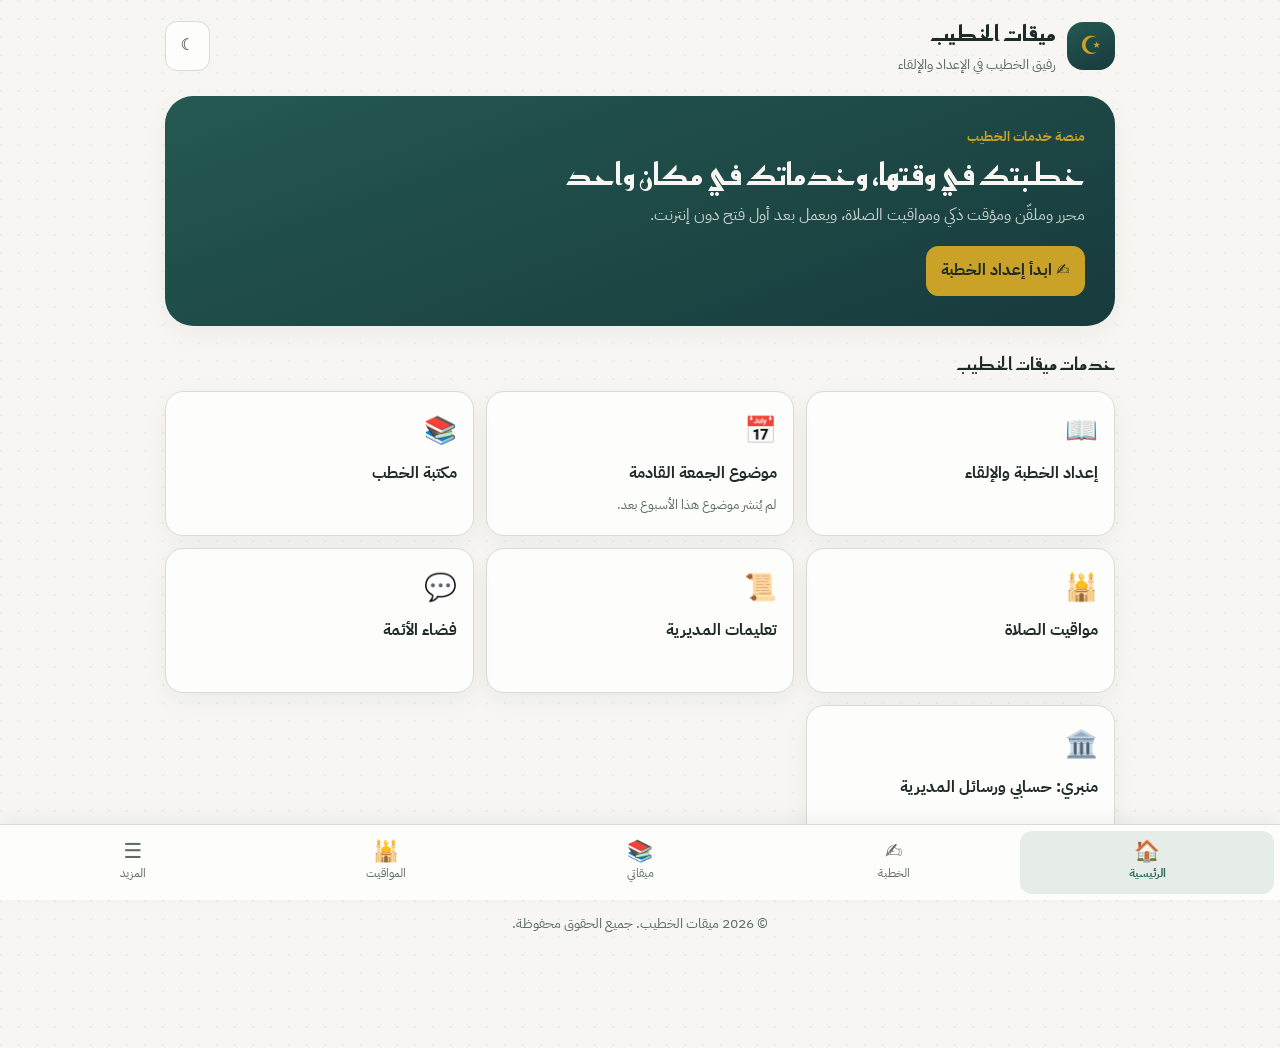
==== commit f434303d: "Add files via upload" ====
--- a/index.html
+++ b/index.html
@@ -1,213 +1,400 @@
-<!DOCTYPE html>
-<html lang="ar" dir="rtl">
+<!doctype html>
+<!-- © 2026 ميقات الخطيب. جميع الحقوق محفوظة. يُمنع نسخ هذا العمل أو إعادة نشره أو بيعه دون إذن مكتوب من صاحبه. -->
+<html lang="ar" dir="rtl" data-theme="light">
 <head>
-    <meta charset="UTF-8">
-    <meta name="viewport" content="width=device-width, initial-scale=1.0">
-    <title>ميقات الخطيب - 2026</title>
-    <style>
-        :root {
-            --primary-color: #2c3e50;
-            --accent-color: #18bc9c;
-            --bg-color: #f8f9fa;
-            --text-color: #333;
-            --white: #ffffff;
-        }
-        * { box-sizing: border-box; margin: 0; padding: 0; font-family: 'Segoe UI', Tahoma, Geneva, Verdana, sans-serif; }
-        body { background-color: var(--bg-color); color: var(--text-color); line-height: 1.6; padding-bottom: 70px; }
-        header { background-color: var(--primary-color); color: var(--white); text-align: center; padding: 20px; box-shadow: 0 2px 5px rgba(0,0,0,0.1); }
-        header h1 { font-size: 24px; margin-bottom: 5px; }
-        header p { font-size: 14px; opacity: 0.9; }
-        nav { display: flex; justify-content: space-around; background-color: var(--white); position: fixed; bottom: 0; width: 100%; border-top: 1px solid #ddd; padding: 10px 0; z-index: 1000; }
-        nav button { background: none; border: none; font-size: 14px; font-weight: bold; color: var(--primary-color); cursor: pointer; display: flex; flex-direction: column; align-items: center; gap: 4px; }
-        nav button.active { color: var(--accent-color); }
-        .container { max-width: 800px; margin: 20px auto; padding: 0 15px; }
-        .section { display: none; background: var(--white); padding: 20px; border-radius: 8px; box-shadow: 0 2px 4px rgba(0,0,0,0.05); margin-bottom: 20px; }
-        .section.active { display: block; }
-        h2 { border-bottom: 2px solid var(--accent-color); padding-bottom: 8px; margin-bottom: 15px; color: var(--primary-color); font-size: 20px; }
-        h3 { margin: 15px 0 10px 0; color: #555; font-size: 16px; }
-        textarea { width: 100%; height: 250px; padding: 12px; border: 1px solid #ccc; border-radius: 6px; resize: vertical; font-size: 16px; margin-bottom: 10px; }
-        input[type="text"], input[type="password"] { width: 100%; padding: 10px; border: 1px solid #ccc; border-radius: 6px; margin-bottom: 10px; font-size: 15px; }
-        .editor-controls { display: flex; flex-wrap: wrap; gap: 8px; margin-bottom: 15px; background: #f1f2f6; padding: 10px; border-radius: 6px; }
-        .editor-controls button { border: 1px solid #ddd; padding: 8px 14px; border-radius: 5px; font-weight: bold; cursor: pointer; font-size: 14px; transition: opacity 0.2s; }
-        .editor-controls button:hover { opacity: 0.9; }
-        .btn-main { background-color: var(--accent-color); color: var(--white); border: none; padding: 10px 20px; border-radius: 6px; font-weight: bold; cursor: pointer; font-size: 15px; width: 100%; margin-top: 5px; }
-        .btn-main:hover { opacity: 0.9; }
-        .card { border: 1px solid #e2e8f0; padding: 15px; border-radius: 6px; margin-bottom: 12px; background: #fff; }
-        .card h4 { color: var(--primary-color); margin-bottom: 6px; font-size: 16px; }
-        .card p { font-size: 14px; color: #666; margin-bottom: 8px; }
-        .link-btn { display: inline-block; background: #3498db; color: #fff; padding: 5px 12px; border-radius: 4px; text-decoration: none; font-size: 13px; font-weight: bold; }
-        .link-btn:hover { background: #2980b9; }
-        
-        #delivery-view { position: fixed; top: 0; left: 0; right: 0; bottom: 0; background: #fff; z-index: 2000; padding: 20px; display: none; overflow-y: auto; }
-        .delivery-text { font-size: 24px; line-height: 1.8; text-align: justify; white-space: pre-wrap; padding-bottom: 100px; }
-        .delivery-controls { position: fixed; bottom: 0; left: 0; right: 0; background: #f1f2f6; padding: 15px; border-top: 1px solid #ddd; display: flex; justify-content: space-around; align-items: center; }
-        
-        .tag-ayah { background-color: #f1f2f6; border-left: 4px solid #7f8c8d; padding: 2px 6px; font-weight: bold; }
-        .tag-dua { color: #e91e63; font-weight: bold; }
-        .tag-hadith { color: #27ae60; font-weight: bold; }
-        .tag-khutba1 { border-bottom: 2px dashed #8b4513; font-weight: bold; color: #8b4513; }
-        .tag-khutba2 { border-bottom: 2px dashed #8e44ad; font-weight: bold; color: #8e44ad; }
-    </style>
+<meta charset="utf-8">
+<meta name="viewport" content="width=device-width, initial-scale=1, viewport-fit=cover">
+<meta name="theme-color" content="#245950">
+<link rel="manifest" href="manifest.json">
+<link rel="icon" href="icon-192.png">
+<link rel="apple-touch-icon" href="icon-192.png">
+<link rel="preconnect" href="https://fonts.googleapis.com">
+<link rel="preconnect" href="https://fonts.gstatic.com" crossorigin>
+<link href="https://fonts.googleapis.com/css2?family=IBM+Plex+Sans+Arabic:wght@400;500;600;700&family=Reem+Kufi:wght@500;700&display=swap" rel="stylesheet">
+<meta name="author" content="ميقات الخطيب">
+<meta name="copyright" content="© 2026 ميقات الخطيب. جميع الحقوق محفوظة.">
+<title>ميقات الخطيب</title>
+<style>
+:root{--ts:#b3361f;--tb:#2f6fb3;--warn:#b3361f;--bg:#f7f6f2;--panel:#fdfdfb;--ink:#1e2b28;--mute:#5b6b66;--accent:#2f6b5e;--accent-ink:#fff;--line:#d6dcd6;--soft:#e6ece8;--gold:#c9a227;--dot:rgba(47,107,94,.07);--shadow:0 8px 24px #1e2b280d}
+:root[data-theme="dark"]{--ts:#ff8a70;--tb:#8fb8ff;--warn:#ff8a70;--bg:#0e1716;--panel:#152220;--ink:#efe8d6;--mute:#a0aea8;--accent:#e2b44d;--accent-ink:#1a1403;--line:#2c403b;--soft:#1e302b;--gold:#e2b44d;--dot:rgba(226,180,77,.05);--shadow:0 8px 24px #0003}
+*{box-sizing:border-box}body{margin:0;background:var(--bg);color:var(--ink);font-family:"IBM Plex Sans Arabic",system-ui,-apple-system,"Segoe UI",Tahoma,sans-serif;line-height:1.7;background-image:radial-gradient(circle at 1px 1px,var(--dot) 1px,transparent 0);background-size:18px 18px}
+button,input,textarea,select{font:inherit}button{border:1px solid var(--line);background:var(--panel);color:var(--ink);border-radius:12px;padding:.65rem .9rem;min-height:44px;cursor:pointer}button:focus-visible,input:focus-visible,textarea:focus-visible,select:focus-visible{outline:3px solid var(--accent);outline-offset:2px}
+.primary{background:var(--accent);color:var(--accent-ink);border-color:var(--accent);font-weight:700}.muted{color:var(--mute)}.wrap{max-width:980px;margin:auto;padding:16px 15px 100px}.top{display:flex;align-items:center;justify-content:space-between;gap:12px}.brand{display:flex;align-items:center;gap:11px}.logo{display:grid;place-items:center;width:48px;height:48px;border-radius:16px;background:var(--accent);color:var(--accent-ink);font-size:25px}.brand h1{font-size:1.35rem;margin:0}.brand p{margin:0;color:var(--mute);font-size:.86rem}.hero{margin:20px 0 16px;padding:22px;border-radius:24px;background:linear-gradient(135deg,var(--soft),var(--panel));border:1px solid var(--line)}.hero .eyebrow{font-size:.83rem;color:var(--accent);font-weight:700}.hero h2{font-size:1.55rem;line-height:1.45;margin:.3rem 0}.hero p{margin:.3rem 0 1rem;color:var(--mute)}.section-title{display:flex;align-items:end;justify-content:space-between;gap:10px;margin:24px 0 12px}.section-title h2{font-size:1.1rem;margin:0}.section-title p{font-size:.82rem;color:var(--mute);margin:0}.grid{display:grid;grid-template-columns:repeat(2,minmax(0,1fr));gap:12px}.service{background:var(--panel);border:1px solid var(--line);border-radius:18px;padding:16px;text-align:right;box-shadow:var(--shadow);display:flex;flex-direction:column;align-items:flex-start;gap:7px;min-height:145px}.service .ico{font-size:1.65rem}.service strong{font-size:1rem}.service span:last-child{font-size:.84rem;color:var(--mute)}.panel{background:var(--panel);border:1px solid var(--line);border-radius:18px;padding:16px;margin-top:12px}.hidden{display:none!important}label{display:block;font-weight:600;font-size:.9rem;margin:.7rem 0 .35rem}input[type=text],input[type=number],textarea,select{width:100%;border:1px solid var(--line);border-radius:12px;padding:11px;background:var(--bg);color:var(--ink)}textarea{min-height:190px;resize:vertical;line-height:1.9;font-family:Georgia,"Times New Roman",serif;font-size:1.15rem}.row{display:flex;flex-wrap:wrap;gap:8px;align-items:center}.row>*{flex:1}.chips{display:flex;gap:7px;flex-wrap:wrap;margin:10px 0}.chips button{min-height:38px;padding:.4rem .7rem}.small{font-size:.85rem;color:var(--mute)}.listitem{padding:12px 0;border-bottom:1px solid var(--line)}.listitem:last-child{border-bottom:0}.checklist label{display:flex;gap:9px;align-items:center;font-weight:400}.checklist input{width:19px;height:19px;accent-color:var(--accent)}.footer{text-align:center;color:var(--mute);font-size:.8rem;padding:26px 8px 0}.toast{position:fixed;bottom:84px;left:50%;transform:translateX(-50%);background:var(--ink);color:var(--bg);padding:10px 16px;border-radius:12px;max-width:90%;z-index:10}.stage{position:fixed;inset:0;background:var(--bg);z-index:5;display:flex;flex-direction:column;padding:env(safe-area-inset-top) 0 env(safe-area-inset-bottom)}.stagebar,.stagecontrols{display:flex;align-items:center;gap:8px;padding:10px;background:var(--panel);border-bottom:1px solid var(--line);flex-wrap:wrap}.stagebar #clock{font-size:1.25rem;font-weight:800;margin-inline-start:auto}.stagebody{overflow:auto;flex:1;padding:28px 20px 50vh;white-space:pre-wrap;font-family:Georgia,"Times New Roman",serif;font-size:38px;line-height:2;max-width:850px;width:100%;margin:auto}.stagecontrols{border-top:1px solid var(--line);border-bottom:0}.stagecontrols label{margin:0;display:flex;align-items:center;gap:7px;flex:1;min-width:140px}.stagecontrols input{width:100%}.marker{font-family:system-ui,sans-serif;font-size:.48em;border-radius:7px;padding:0 .5em;color:white;background:#ad442c}.marker.dua{background:#277c68}.marker.aya{background:#7055a6}.notice{background:var(--soft);padding:11px;border-radius:12px;font-size:.87rem;color:var(--mute)}@media(min-width:700px){.grid{grid-template-columns:repeat(3,minmax(0,1fr))}.hero{padding:30px}.hero h2{font-size:1.9rem}}@media(max-width:380px){.brand h1{font-size:1.1rem}.hero{padding:17px}.grid{gap:8px}.service{padding:12px;min-height:135px}}
+#pace{font-size:.95rem;color:var(--mute)}#pace.ahead{color:var(--accent)}#pace.behind,#clock.low{color:var(--warn)}.stats-over{color:var(--warn);font-weight:700}
+input[type=date]{width:100%;border:1px solid var(--line);border-radius:12px;padding:11px;background:var(--bg);color:var(--ink);font:inherit}
+.listitem a{color:var(--accent);font-weight:600}
+.t-strong{color:var(--ts);font-weight:700}.t-soft{color:var(--tb)}
+.tc-strong{background:var(--ts)!important;color:#fff!important}.tc-soft{background:var(--tb)!important;color:#fff!important}.tc-none{background:#6b7773!important;color:#fff!important}
+h1,h2,h3{font-family:"Reem Kufi","IBM Plex Sans Arabic",system-ui,serif}
+.hero{background:linear-gradient(160deg,#245950,#183a3d);color:#f7f6f2;border:0;border-radius:28px;box-shadow:var(--shadow)}
+.hero h2{color:#f7f6f2}.hero p{color:#e6ece8;opacity:.85}.hero .eyebrow{color:var(--gold)}
+.hero .primary{background:var(--gold);color:#1e2b28;border-color:var(--gold)}
+.hero button:not(.primary){background:#ffffff1a;color:#f7f6f2;border-color:#ffffff40}
+.logo{background:linear-gradient(160deg,#245950,#183a3d);color:var(--gold)}
+.appbar{position:sticky;top:0;z-index:3;display:flex;align-items:center;gap:10px;background:var(--bg);padding:10px 0;margin-top:6px;border-bottom:1px solid var(--line)}
+.appbar button{min-width:44px;min-height:44px;border-radius:12px;font-size:1.3rem;line-height:1;padding:0}
+.appbar strong{font-family:"Reem Kufi","IBM Plex Sans Arabic",system-ui,serif;font-size:1.15rem}
+.bnav{position:fixed;left:0;right:0;bottom:0;z-index:4;display:flex;background:var(--panel);border-top:1px solid var(--line);padding:6px 6px calc(6px + env(safe-area-inset-bottom,0px));box-shadow:0 -6px 20px #0000000d}
+.bnav button{flex:1;min-height:52px;background:none;border:0;border-radius:12px;font:inherit;font-size:.72rem;color:var(--mute);display:flex;flex-direction:column;align-items:center;justify-content:center;gap:2px;cursor:pointer}
+.bnav button span{font-size:1.3rem;line-height:1}
+.bnav button.on{color:var(--accent);font-weight:700;background:var(--soft)}
+.bnav button:focus-visible,.appbar button:focus-visible{outline:3px solid var(--accent);outline-offset:2px}
+@keyframes mkIn{from{opacity:0;transform:translateY(8px)}to{opacity:1;transform:none}}
+.panel{animation:mkIn .18s ease}
+@media (prefers-reduced-motion:reduce){.panel{animation:none}}
+#home > .grid .service > span:not(.ico){display:none}
+#home > .grid .service #weeklyHint{display:block}
+#moreGrid .service > span:not(.ico){display:block}
+</style>
 </head>
 <body>
-
-<header>
-    <h1>🕌 منصة ميقات الخطيب</h1>
-    <p>رفيق الخطيب في الإعداد والإلقاء - نسخة مطورة 2026</p>
-</header>
-
-<div class="container">
-    
-    <!-- 1. قسم إعداد الخطبة -->
-    <section id="sec-editor" class="section active">
-        <h2>✍ إعداد الخطبة والإلقاء</h2>
-        <input type="text" id="khutba-title" placeholder="عنوان موضوع الجمعة...">
-        
-        <div class="editor-controls">
-            <button type="button" onclick="insertCustomTag('[آية]', '[/آية]')" style="background-color: #ffffff; color: #333333; border: 1px solid #ccc;">＋ آية ⚪</button>
-            <button type="button" onclick="insertCustomTag('[دعاء]', '[/دعاء]')" style="background-color: #ffb6c1; color: #000000;">＋ دعاء 🌸</button>
-            <button type="button" onclick="insertCustomTag('[حديث]', '[/حديث]')" style="background-color: #2ecc71; color: #ffffff;">＋ حديث 🟢</button>
-            <button type="button" onclick="insertCustomTag('[الخطبة الأولى]', '[/الخطبة الأولى]')" style="background-color: #8b4513; color: #ffffff;">＋ الخطبة الأولى 🟤</button>
-            <button type="button" onclick="insertCustomTag('[الخطبة الثانية]', '[/الخطبة الثانية]')" style="background-color: #8e44ad; color: #ffffff;">＋ الخطبة الثانية 🟣</button>
-        </div>
-        
-        <textarea id="khutba-text" placeholder="اكتب أو الصق نص الخطبة هنا بروابطها وعناصرها المتكاملة..."></textarea>
-        <button class="btn-main" onclick="startDeliveryMode()">ابدأ وضع الإلقاء ⏱</button>
-        <button class="btn-main" onclick="saveToLibrary()" style="background-color: #34495e; margin-top: 8px;">حفظ في مكتبتي الخاصة</button>
-    </section>
-
-    <!-- 2. قسم مكتبة الخطب والمراجع والمكتبة الإسلامية -->
-    <section id="sec-library" class="section">
-        <h2>📚 مكتبة الخطب والمسودات</h2>
-        <h3>✍ مسوداتي الخاصة (منشورة وعروض الخطيب)</h3>
-        <div id="my-drafts"></div>
-        
-        <h2>📖 مراجع البحوث والمكتبة الإسلامية الرقمية</h2>
-        
-        <h3>📂 قسم التفسير</h3>
-        <div class="card">
-            <h4>تفسير ابن كثير (عمدة التفسير)</h4>
-            <p>كتاب جليل الشأن يعتني بتفسير القرآن بالقرآن ثم بالأحاديث والآثار الشائعة.</p>
-            <a href="https://archive.org/details/Tafseer-Ibn-Kathir" target="_blank" class="link-btn">تحميل الكتاب المجلد الكامل</a>
-        </div>
-        
-        <h3>📂 قسم الحديث الشريف</h3>
-        <div class="card">
-            <h4>صحيح البخاري الكافي</h4>
-            <p>الجامع المسند الصحيح المختصر من أمور رسول الله صلى الله عليه وسلم وسننه وأيامه.</p>
-            <a href="https://archive.org/details/Sahih-Al-Bukhari" target="_blank" class="link-btn">تحميل النسخة المعتمدة</a>
-        </div>
-
-        <h3>📂 قسم الفقه وأصوله</h3>
-        <div class="card">
-            <h4>المدونة الكبرى في الفقه المالكي</h4>
-            <p>أهم المراجع الفقهية في المذهب المالكي المعتمد، رواية الإمام سحنون.</p>
-            <a href="https://archive.org/details/Al-Mudawana-Al-Kubra" target="_blank" class="link-btn">تحميل المجلد الفقهي</a>
-        </div>
-
-        <h3>📂 قسم السيرة النبوية</h3>
-        <div class="card">
-            <h4>الرحيق المختوم</h4>
-            <p>بحث في السيرة النبوية العطرة لفضيلة الشيخ صفي الرحمن المباركفوري.</p>
-            <a href="https://archive.org/details/Ar-Raheeq-Al-Makhtoom" target="_blank" class="link-btn">تحميل نسخة السيرة</a>
-        </div>
-    </section>
-
-    <!-- 3. قسم منبري ورسائل الشؤون الدينية المخصص -->
-    <section id="sec-minbar" class="section">
-        <h2>🏛 حساب الخطيب ومنبري الالكتروني</h2>
-        <div class="card" style="background: #eef2f7;">
-            <h4>👤 بيانات الحساب الشخصي والوظيفة</h4>
-            <p><strong>الصفة الفقهية:</strong> إمام خطيب معتمد</p>
-            <p><strong>الجهة التابعة:</strong> مديرية الشؤون الدينية والأوقاف الجزائرية</p>
-        </div>
-        
-        <h3>📥 صندوق الرسائل الإدارية والتعميمات الخاصة فقط</h3>
-        <div id="dir-messages">
-            <div class="card" style="border-right: 4px solid #e74c3c;">
-                <h4>مديرية الشؤون الدينية والأوقاف</h4>
-                <p>مرحباً بك فضيلة الشيخ الإمام في فضائك المحدث لعام 2026. يرجى الاطلاع على مواضيع وزارة الشؤون الدينية أولاً بأول عبر فك التشفير برمزك الخاص وبسرية تامة.</p>
-                <small style="color:#999;">تاريخ التحديث: 2026-10-29</small>
-            </div>
-        </div>
-    </section>
-
-    <!-- 4. قسم موضوع الجمعة القادمة المشفر -->
-    <section id="sec-friday" class="section">
-        <h2>📅 موضوع الجمعة القادمة (مشفر إدارياً)</h2>
-        <p style="margin-bottom: 15px; color: #555;">هذا الموضوع ينشر مركزياً ومباشرة من طرف مديرية الشؤون الدينية، وهو محمي بنظام تشفير يتطلب إدخال الكود الممنوح للأئمة فقط:</p>
-        
-        <div id="crypto-lock-box">
-            <label>🔑 أدخل رمز فك التشفير المعتمد لرؤية خطبة الأسبوع المحددة:</label>
-            <input type="password" id="friday-key" placeholder="أدخل الكود السري المشترك...">
-            <button class="btn-main" onclick="decryptFridayTopic()">فتح وتصفح موضوع الجمعة</button>
-        </div>
-        
-        <div id="friday-decrypted-content" style="display:none; margin-top:20px; background:#fffbf2; padding:15px; border-radius:6px; border:1px solid #e67e22;">
-            <h3 style="color:#e67e22; margin-top:0;">موضوع الجمعة الرسمي المعتمد:</h3>
-            <div id="friday-payload"></div>
-        </div>
-    </section>
-
-    <!-- 5. قسم خطب الأعياد المفرغ للتخصيص -->
-    <section id="sec-eid" class="section">
-        <h2>🌙 مسودات خطب الأعياد</h2>
-        <p style="font-size:14px; color:#666; margin-bottom:15px;">تم إعداد مساحتين فارغتين لتتسنى لفضيلة الإمام كتابة خطبة عيد الفطر وعيد الأضحى وصياغتها مستقلاً بشكل كامل وحفظها محلياً بأمان.</p>
-        
-        <h3>🕌 خطبة عيد الفطر المبارك</h3>
-        <textarea id="eid-fitr-text" style="height:120px;" placeholder="اكتب عناصر خطبة عيد الفطر هنا..."></textarea>
-        <button class="btn-main" onclick="localStorage.setItem('eid_fitr', document.getElementById('eid-fitr-text').value); alert('تم حفظ مسودة عيد الفطر محلياً بنجاح.');" style="background:#27ae60; margin-bottom:20px;">حفظ مسودة الفطر</button>
-        
-        <h3>🕌 خطبة عيد الأضحى المبارك</h3>
-        <textarea id="eid-adha-text" style="height:120px;" placeholder="اكتب عناصر خطبة عيد الأضحى هنا..."></textarea>
-        <button class="btn-main" onclick="localStorage.setItem('eid_adha', document.getElementById('eid-adha-text').value); alert('تم حفظ مسودة عيد الأضحى محلياً بنجاح.');" style="background:#27ae60;">حفظ مسودة الأضحى</button>
-    </section>
-
-    <section id="sec-quran" class="section">
-        <h2>📖 المصحف الإلكتروني المرتل (رواية ورش عن نافع)</h2>
-        <div class="card" style="background: #fffcf3; text-align: center;">
-            <p><strong>📖 السور والآيات القرآنية الشريفة من المصحف الجزائري المعتمد برواية ورش</strong></p>
-            <p style="font-size:13px; color:#7f8c8d; margin-top:5px;">يمكنك قراءة الأجزاء والحزب والتحقق من آياتك مباشرة أثناء اتصالك أو حفظها بمتصفحك.</p>
-            <select id="quran-suwar" style="width:100%; padding:10px; margin-top:10px; border-radius:6px; font-size:15px;">
-                <option value="1">سورة الفاتحة (ورش)</option>
-                <option value="2">سورة البقرة الكاملة (ورش)</option>
-                <option value="3">سورة آل عمران (ورش)</option>
-                <option value="114">سورة الناس (ورش)</option>
-            </select>
-            <button class="btn-main" onclick="alert('تنبيه: تم تحميل السورة الشريفة برواية ورش بنجاح للمراجعة الفورية.')" style="background:#d35400; margin-top:10px;">عرض نصوص الآيات</button>
-        </div>
-        
-        <h2 style="margin-top:25px;">🤲 الأذكار والأدعية المأثورة المقررة</h2>
-        <div class="card">
-            <h4>📖 كتاب حصن المسلم من أذكار الكتاب والسنة</h4>
-            <p>مجموع الأذكار اليومية للمسلم والأدعية المأثورة في أحوال العبد المختلفة للشيخ القحطاني.</p>
-            <a href="https://archive.org/details/Hisn-Al-Muslim-Arabic" target="_blank" class="link-btn" style="background:#9b59b6;">تصفح وتحميل كتاب حصن المسلم</a>
-        </div>
-        <div class="card">
-            <h4>🤲 الدعاء المأثور وحفظ الأذكار</h4>
-            <p>مساحة خاصة بجمع الأدعية الثابتة في السنة المطهرة والقرآن الكريم للخطيب لاستخدامها على المنبر.</p>
-            <textarea id="my-duas-area" style="height:100px;" placeholder="أضف أدعيتك المأثورة الخاصة هنا للحفظ التلقائي..."></textarea>
-            <button class="btn-main" onclick="localStorage.setItem('my_custom_duas', document.getElementById('my-duas-area').value); alert('تم تحديث قائمة الأدعية المأثورة بنجاح.');" style="background:#9b59b6;">تحديث وحفظ الأدعية</button>
-        </div>
-    </section>
-
-<nav>
-    <button class="active" onclick="switchSection('sec-editor', this)">✍ الخطبة</button>
-    <button onclick="switchSection('sec-library', this)">📚 مكتبتي</button>
-    <button onclick="switchSection('sec-minbar', this)">🏛 منبري</button>
-    <button onclick="switchSection('sec-friday', this)">📅 الجمعة</button>
-    <button onclick="switchSection('sec-eid', this)">🌙 الأعياد</button>
-    <button onclick="switchSection('sec-quran', this)">📖 المصحف</button>
+<div class="wrap" id="home">
+  <header class="top">
+    <div class="brand"><div class="logo" aria-hidden="true">☪</div><div><h1>ميقات الخطيب</h1><p>رفيق الخطيب في الإعداد والإلقاء</p></div></div>
+    <button id="themeBtn" aria-label="تبديل المظهر">☾</button>
+  </header>
+  <div id="appbar" class="appbar hidden"><button id="backBtn" type="button" aria-label="رجوع">→</button><strong id="appbarTitle"></strong></div>
+  <section class="hero">
+    <div class="eyebrow">منصة خدمات الخطيب</div>
+    <h2>خطبتك في وقتها، وخدماتك في مكان واحد</h2>
+    <p>محرر وملقّن ومؤقت ذكي ومواقيت الصلاة، ويعمل بعد أول فتح دون إنترنت.</p>
+    <button class="primary" data-open="sermon">✍️ ابدأ إعداد الخطبة</button>
+  </section>
+  <div class="section-title"><h2>خدمات ميقات الخطيب</h2></div>
+  <div class="grid">
+    <button class="service" id="installApp" type="button" style="display:none"><span class="ico">📲</span><strong>ثبّت التطبيق على هاتفك</strong><span>أيقونة على الشاشة وفتح بشاشة كاملة.</span></button>
+    <button class="service" data-open="sermon"><span class="ico">📖</span><strong>إعداد الخطبة والإلقاء</strong><span>محرر الخطبة، مؤقت، وخط كبير للإلقاء.</span></button>
+    <button class="service" data-open="weekly"><span class="ico">📅</span><strong>موضوع الجمعة القادمة</strong><span id="weeklyHint">لم يُنشر موضوع هذا الأسبوع بعد.</span></button>
+    <button class="service" data-open="library"><span class="ico">📚</span><strong>مكتبة الخطب</strong><span>حفظ مسوداتك على هذا الجهاز والبحث فيها.</span></button>
+    <button class="service" data-open="prayer"><span class="ico">🕌</span><strong>مواقيت الصلاة</strong><span>حسب مدينتك أو موقعك، مع الصلاة القادمة.</span></button>
+    <button class="service" data-open="directives"><span class="ico">📜</span><strong>تعليمات المديرية</strong><span>القرارات والتعليمات الرسمية المتعلقة بالخطب.</span></button>
+    <button class="service" data-open="community"><span class="ico">💬</span><strong>فضاء الأئمة</strong><span>مجموعات للتواصل وتبادل الخبرة.</span></button>
+    <a class="service" id="minbariCard" href="#" target="_blank" rel="noopener noreferrer" style="display:none;text-decoration:none;color:inherit"><span class="ico">🏛️</span><strong>منبري: حسابي ورسائل المديرية</strong><span>سجّل دخولك لتصلك رسائل المديرية وإعلاناتها.</span></a>
+    <button class="service" data-open="log"><span class="ico">⏱️</span><strong>سجل الإلقاء</strong><span id="logHint">مدة إلقائك الفعلية لكل خطبة.</span></button>
+    <button class="service" data-open="checklist"><span class="ico">📋</span><strong>نقاط المديرية</strong><span>قائمة متابعة قبل الخطبة.</span></button>
+    <button class="service" data-open="eid"><span class="ico">🌙</span><strong>خطب الأعياد</strong><span>نماذج لعيد الفطر وعيد الأضحى، في قسم مستقل.</span></button>
+    <button class="service" data-open="notes"><span class="ico">🗓️</span><strong>ملاحظات الخطيب</strong><span>أفكار وموضوعات مستقبلية تحفظ محليًا.</span></button>
+    <button class="service" data-open="adhkar"><span class="ico">🤲</span><strong>الأذكار والأدعية</strong><span>أدعية تضيفها بنفسك وتحفظها في جهازك.</span></button>
+    <button class="service" data-open="sources"><span class="ico">📖</span><strong>المراجع والتحقق</strong><span>المكتبة الشاملة للتحقق من النصوص.</span></button>
+    <button class="service" data-open="guide"><span class="ico">❓</span><strong>كيف أستعمل التطبيق؟</strong><span>ست خطوات سريعة من الكتابة إلى المنبر.</span></button>
+    <button class="service" data-open="pro"><span class="ico">⭐</span><strong>النسخة الكاملة</strong><span>حفظ عدد غير محدود من الخطب بكود تفعيل.</span></button>
+    <button class="service" id="shareApp" type="button"><span class="ico">📤</span><strong>شارك التطبيق</strong><span>أرسل رابط التطبيق إلى إمام أو صديق.</span></button>
+  </div>
+  <section class="panel" id="sermon">
+    <div class="section-title"><h2>✍️ إعداد الخطبة</h2><p>يحفظ تلقائيًا على هذا الجهاز</p></div>
+    <label for="topic">موضوع الجمعة</label><input id="topic" type="text" placeholder="مثال: حفظ اللسان">
+    <label for="draft">نص الخطبة</label>
+    <div class="chips"><button data-marker="[وقفة]">＋ وقفة</button><button data-marker="[دعاء]">＋ دعاء</button><button data-marker="[آية]">＋ آية</button><button data-marker="[نبرة قوية]">＋ نبرة قوية 🔴</button><button data-marker="[نبرة هادئة]">＋ نبرة هادئة 🔵</button><button data-marker="[نبرة عادية]">＋ نبرة عادية</button></div>
+    <textarea id="draft" placeholder="اكتب الخطبة أو الصقها هنا…"></textarea>
+    <p id="stats" class="small">0 كلمة</p>
+    <label for="minutes">المدة المستهدفة بالدقائق</label><input id="minutes" type="number" min="1" max="90" value="15">
+    <div class="row" style="margin-top:12px"><button id="saveSermon" class="primary">حفظ الخطبة في المكتبة</button><button id="present">ابدأ وضع الإلقاء</button><button id="newSermon" type="button">＋ خطبة جديدة (تفريغ المحرر)</button></div>
+    <p class="notice">مهم: هذه النسخة تحفظ بياناتك داخل متصفح هذا الجهاز فقط، ولا تزامنها بين الأجهزة.</p>
+  </section>
+  <section class="panel hidden" id="library">
+    <div class="section-title"><h2>📚 مكتبة الخطب</h2><p>مسودات محفوظة محليًا</p></div>
+    <label for="searchSermons">ابحث في نماذج الخطب والخطب المحفوظة</label>
+    <input id="searchSermons" type="text" placeholder="مثال: الصلاة، بر الوالدين، الأمانة…">
+    <label for="sermonCategory">تصنيف الخطب</label>
+    <select id="sermonCategory">
+      <option value="all">كل الموضوعات</option><option value="worship">العبادات</option><option value="ethics">الأخلاق</option><option value="family">الأسرة وصلة الرحم</option><option value="seasons">المواسم والمناسبات</option>
+    </select>
+    <h3>نماذج خطب جاهزة للتطوير</h3>
+    <div id="starterList">
+      <div class="listitem"><strong>المحافظة على الصلاة</strong><p>محاور: مكانة الصلاة، أثرها في السلوك، وأسباب المحافظة عليها في وقتها.</p><p class="small">مراجع للاستدلال: البقرة: 238؛ العنكبوت: 45</p><button class="primary" type="button" onclick="document.getElementById('topic').value='المحافظة على الصلاة';document.getElementById('draft').value='مقدمة: الحمد لله الذي فرض الصلاة وجعلها صلة بين العبد وربه.\n\nالمحور الأول: عظمة شأن الصلاة ووجوب المحافظة عليها في أوقاتها.\n\nالمحور الثاني: أثر الصلاة الصحيحة في تهذيب السلوك والابتعاد عن الفحشاء والمنكر.\n\nالمحور الثالث: وسائل الثبات: الاستعداد قبل الوقت، الصحبة الصالحة، تذكير الأهل، ومعالجة أسباب التهاون.\n\nخاتمة: دعوة عملية للمحافظة على الصلاة القادمة في وقتها، مع الدعاء بالهداية والثبات.\n\nتنبيه: راجع الآيات كاملة من المصحف، وأضف حديثًا موثقًا قبل الإلقاء.';document.getElementById('topic').dispatchEvent(new Event('input'));document.getElementById('draft').dispatchEvent(new Event('input'));document.getElementById('sermon').scrollIntoView({behavior:'smooth'});">استخدام النموذج في محرر الخطبة</button></div>
+      <div class="listitem"><strong>بر الوالدين</strong><p>محاور: حق الوالدين، لين القول، والإحسان إليهما في حياتهما وبعد وفاتهما.</p></div>
+      <div class="listitem"><strong>حفظ اللسان</strong><p>محاور: اجتناب الغيبة، وزن الكلمة، والكلام الطيب.</p></div>
+      <div class="listitem"><strong>الأمانة في حياة المسلم</strong><p>محاور: الأمانة في العبادة والعمل والمال، وأثرها في الثقة بين الناس.</p></div>
+      <div class="listitem"><strong>صلة الرحم</strong><p>محاور: صور الصلة العملية، وإصلاح القطيعة بحكمة.</p></div>
+      <div class="listitem"><strong>الاستعداد لرمضان</strong><p>محاور: التوبة، تنظيم الوقت، والتهيؤ للعبادة.</p></div>
+    </div>
+    <h3>ميقاتي: خطبك المحفوظة بعناوينها على هذا الجهاز</h3>
+    <div id="sermonList"></div>
+    <button id="exportSermons">تصدير نسخة احتياطية (JSON)</button>
+    <div class="row" style="margin-top:10px"><button id="backupAll" type="button">💾 نسخة احتياطية شاملة</button><button id="restoreAll" type="button">♻️ استرجاع نسخة</button><input id="restoreFile" type="file" accept="application/json,.json" class="hidden"></div>
+    <p class="small">النسخة الشاملة تحفظ خطبك وملاحظاتك وأدعيتك ونقاطك وإعداداتك، ولا تشمل كود التفعيل ولا موقعك. احتفظ بها في مكان آمن، ولا ترسلها لأحد.</p>
+  </section>
+  <section class="panel hidden" id="adhkar">
+    <div class="section-title"><h2>🤲 الأذكار والأدعية</h2></div>
+    <p class="notice">هذه مساحة شخصية لإضافة الأدعية التي تريد الرجوع إليها. لم نضع نصوصًا منسوبة لمصادر دون توثيق.</p>
+    <label for="duaInput">دعاء أو ذكر مع مرجعه إن وجد</label><textarea id="duaInput" style="min-height:100px" placeholder="اكتب النص ومصدره…"></textarea>
+    <button class="primary" id="addDua">حفظ في قائمتي</button><div id="duaList"></div>
+  </section>
+  <section class="panel hidden" id="prayer">
+    <div class="section-title"><h2>🕌 مواقيت الصلاة</h2><p>تُحسب في جهازك دون إنترنت</p></div>
+    <label for="city">المدينة</label><select id="city"></select>
+    <label for="pdate">التاريخ</label><input id="pdate" type="date">
+    <div class="row" style="margin-top:10px"><button id="useLoc" class="primary" type="button">📍 استخدم موقعي</button><button id="useCity" class="hidden" type="button">العودة لاختيار المدينة</button></div>
+    <p class="small" id="locStatus"></p>
+    <p class="notice hidden" id="nextPrayer"></p>
+    <div id="prayerTimes" style="margin-top:10px"></div>
+    <p class="notice">حساب فلكي بالزاويتين المعتمدتين في الجزائر (الفجر 18° والعشاء 17°) والعصر بالظل المثل، بتوقيت الجزائر. قد يختلف عن تقويم مسجدك بدقيقة أو دقيقتين، فاعتمد تقويم مسجدك أو مديريتك في الصلاة، وإن لم تجد مدينتك فاختر أقرب مدينة إليك.</p>
+  </section>
+  <section class="panel hidden" id="checklist">
+    <div class="section-title"><h2>📋 نقاط المديرية</h2></div>
+    <label for="points">اكتب كل نقطة في سطر</label><textarea id="points" style="min-height:130px" placeholder="النقطة الأولى&#10;النقطة الثانية"></textarea>
+    <div id="pointChecks" class="checklist"></div>
+  </section>
+  <section class="panel hidden" id="notes">
+    <div class="section-title"><h2>🗓️ ملاحظات الخطيب</h2></div>
+    <label for="notesInput">أفكار وموضوعات قادمة</label><textarea id="notesInput" placeholder="اكتب أفكارك هنا…"></textarea>
+    <p class="small" id="notesSaved">تحفظ تلقائيًا على هذا الجهاز.</p>
+  </section>
+  <section class="panel hidden" id="more">
+    <div class="section-title"><h2>☰ المزيد</h2><p>باقي أدوات التطبيق</p></div>
+    <div class="grid" id="moreGrid"></div>
+  </section>
+  <section class="panel hidden" id="community">
+    <div class="section-title"><h2>💬 فضاء الأئمة</h2><p>مجموعات للتواصل وتبادل الخبرة بين الأئمة</p></div>
+    <p class="notice">التواصل يجري في مجموعات واتساب وتيليغرام التي يديرها أصحابها، والتطبيق يفتح لك رابط الانضمام فقط ولا يحفظ رسائلك. التزم بآداب الحوار، ولا تنشر بياناتك الشخصية ولا نصوصًا لم تتحقق منها.</p>
+    <div id="communityList"></div>
+    <p class="small" id="communityEmpty">لم تُفتح مجموعات بعد. ستظهر هنا روابط الانضمام حين تُضاف.</p>
+  </section>
+  <section class="panel hidden" id="log">
+    <div class="section-title"><h2>⏱️ سجل الإلقاء</h2><p>يسجّل التطبيق مدة إلقائك الفعلية ليضبط تقديراته على سرعتك</p></div>
+    <p class="small" id="logSummary"></p>
+    <div id="logList"></div>
+    <div class="row" style="margin-top:10px"><button id="clearLog" type="button">مسح السجل</button></div>
+    <p class="notice">يُسجَّل الإلقاء حين تصل إلى نهاية النص (90% فأكثر) وتغادر وضع الإلقاء بعد أكثر من دقيقة. وبعد تسجيل إلقاءين على الأقل يستعمل التطبيق متوسط سرعتك بدل التقدير العام.</p>
+  </section>
+  <section class="panel hidden" id="weekly">
+    <div class="section-title"><h2>📅 موضوع الجمعة القادمة</h2><p id="weeklyCount"></p></div>
+    <div id="weeklyBody"></div>
+    <p class="notice">هذا ما تنشره الجهة المسؤولة عبر التطبيق. كتابة الخطبة وأسلوبها ودليلها عليك أنت، ولا يُغني هذا العرض عن مراجعة التعليمات من مصدرها الرسمي.</p>
+  </section>
+  <section class="panel hidden" id="eid">
+    <div class="section-title"><h2>🌙 خطب الأعياد</h2><p>نماذج للتطوير في قسم مستقل عن المكتبة</p></div>
+    <p class="notice">هذه محاور مقترحة وليست نصوصًا جاهزة للقراءة. راجع الآيات من المصحف، وأضف الأحاديث من مصادرها، وتحقق من الأحكام قبل الإلقاء.</p>
+    <div id="eidList"></div>
+  </section>
+  <section class="panel hidden" id="sources">
+    <div class="section-title"><h2>📖 المراجع والتحقق</h2><p>للتأكد من النص قبل ذكره على المنبر</p></div>
+    <div class="listitem"><strong>المكتبة الشاملة</strong><p>مكتبة رقمية عربية فيها كتب كثيرة، ويمكن البحث في كامل المكتبة. استعملها للتحقق من نص أو نسبة قول إلى كتابه.</p><a href="https://shamela.ws" target="_blank" rel="noopener noreferrer">فتح المكتبة الشاملة (shamela.ws)</a></div>
+    <p class="notice">ما في الكتب يحتاج تمييزًا: تحقق من درجة الحديث من أهل العلم، وراجع إمامًا أو طالب علم عند أي شك، ولا تعتمد على نقل غير موثق.</p>
+    <p class="small">التطبيق لا يتضمن محتوى المكتبة، وإنما يفتح موقعها الرسمي، وهي جهة مستقلة عنه.</p>
+  </section>
+  <section class="panel hidden" id="guide">
+    <div class="section-title"><h2>❓ كيف أستعمل التطبيق؟</h2><p>من الكتابة إلى المنبر في ست خطوات</p></div>
+    <ol class="small">
+      <li>من «إعداد الخطبة» اكتب خطبتك أو الصقها، أو اختر نموذجًا من «مكتبة الخطب»، وحدّد المدة بالدقائق.</li>
+      <li>أضف بالأزرار علامات «وقفة» و«دعاء» و«آية». وعلامة «نبرة قوية» تُظهر ما بعدها بالأحمر، و«نبرة هادئة» بالأزرق، حتى «نبرة عادية».</li>
+      <li>في «نقاط المديرية» اكتب النقاط المطلوبة، وضع علامة عند كل نقطة غطيتها.</li>
+      <li>اضغط «ابدأ وضع الإلقاء»، ثم «اضبط السرعة على وقت الخطبة»، ثم «ابدأ».</li>
+      <li>راقب كلمة «متقدم» أو «متأخر» في الأعلى. ويحمرّ المؤقت في آخر دقيقتين. ولمس النص يوقف التمرير، وتبقى الشاشة مضاءة أثناء الإلقاء.</li>
+      <li>اضغط «حفظ الخطبة في المكتبة» لتبقى في «ميقاتي» بعنوانها، وخذ نسخة احتياطية من حين لآخر.</li>
+    </ol>
+    <p class="notice">بياناتك في جهازك فقط. وبعد أول فتح يعمل التطبيق دون إنترنت. لتثبيته على الشاشة الرئيسية: قائمة المتصفح ثم «تثبيت التطبيق».</p>
+  </section>
+  <section class="panel hidden" id="directives">
+    <div class="section-title"><h2>📜 تعليمات المديرية</h2><p>تُنقل من مصدرها الرسمي مع رابطها، وتصل الجميع مع تحديث التطبيق</p></div>
+    <p class="notice">تحقّق من أي تعليمة من الموقع الرسمي قبل اعتمادها، ولا تعتمد على ما يصلك في الرسائل أو صفحات التواصل غير الموثقة. ما يُعرض هنا منقول من المصادر الرسمية مع رابطه، والتطبيق مستقل وغير تابع لأي جهة رسمية ما لم يُعلَن خلاف ذلك.</p>
+    <div id="directiveList"></div>
+    <p class="small" id="directiveEmpty">ستُضاف هنا قرارات المديرية وتعليماتها الخاصة بالخطب حال التحقق منها من مصدرها الرسمي.</p>
+  </section>
+  <section class="panel hidden" id="pro">
+    <div class="section-title"><h2>⭐ النسخة الكاملة</h2></div>
+    <p id="proState"></p>
+    <ul class="small"><li>حفظ عدد غير محدود من الخطب في المكتبة (المجانية: 5 خطب).</li><li>أي ميزات جديدة تُضاف لاحقًا تكون ضمن النسخة الكاملة.</li></ul>
+    <div id="proForm"><label for="proCode">كود التفعيل</label><input id="proCode" type="text" placeholder="MKT-XXXX-XXXX-XXXX" dir="ltr" autocomplete="off" autocapitalize="characters"><button class="primary" id="activate" type="button" style="margin-top:10px">تفعيل</button></div>
+    <p class="notice hidden" id="proContact"></p>
+    <p class="small">التفعيل يتم داخل جهازك دون إنترنت، والكود الواحد لشخص واحد.</p>
+  </section>
+  <footer class="footer">بياناتك تُحفظ في جهازك فقط ولا تُرسل إلى أي خادم.
+    <p class="small">© 2026 ميقات الخطيب. جميع الحقوق محفوظة.</p>
+  </footer>
+<nav id="bottomNav" class="bnav" aria-label="التنقل الرئيسي">
+  <button type="button" data-nav="home" class="on"><span>🏠</span>الرئيسية</button>
+  <button type="button" data-nav="sermon"><span>✍️</span>الخطبة</button>
+  <button type="button" data-nav="library"><span>📚</span>ميقاتي</button>
+  <button type="button" data-nav="prayer"><span>🕌</span>المواقيت</button>
+  <button type="button" data-nav="more"><span>☰</span>المزيد</button>
 </nav>
 
-<div id="delivery-view">
-    <div id="delivery-content" class="delivery-text"></div>
-    <div class="delivery-controls">
-        <button onclick="stopDeliveryMode()" style="background:#e74c3c; color:#fff; border:none; padding:10px 20px; border-radius:6px; font-weight:bold; cursor:pointer;">❌ إنهاء خطبة الجمعة</button>
-        <span style="font-weight:bold; font-size:16px; color:#2c3e50;">وضع التلقين والتحكم النشط للمنبر 📜</span>
-    </div>
 </div>
-
-<script src="app.js"></script>
+<div id="stage" class="stage hidden">
+  <div class="stagebar"><button id="exitStage">رجوع</button><button id="pauseStage" class="primary">إيقاف مؤقت</button><span id="pace"></span><span id="clock">15:00</span></div>
+  <div id="stageText" class="stagebody"></div>
+  <div class="stagecontrols"><label>سرعة التمرير <input id="scrollSpeed" type="range" min="5" max="100" value="30"></label><label>حجم الخط <input id="fontSize" type="range" min="24" max="72" value="38"></label><button id="fitBtn" type="button">اضبط السرعة على الوقت</button></div>
+</div>
+<div id="toast" class="toast hidden" role="status"></div>
+<script>
+(function(){
+const $=id=>document.getElementById(id), store={
+ get(k,fallback){try{const v=localStorage.getItem('mikat-'+k);return v===null?fallback:JSON.parse(v)}catch(e){return fallback}},
+ set(k,v){try{localStorage.setItem('mikat-'+k,JSON.stringify(v));return true}catch(e){return false}}
+};
+try{[['topic','khutba-topic',0],['draft','khutba-draft',0],['minutes','khutba-mins',1],['points','khutba-pts',0]].forEach(function(m){var o=localStorage.getItem(m[1]);if(localStorage.getItem('mikat-'+m[0])===null&&o!==null)localStorage.setItem('mikat-'+m[0],JSON.stringify(m[2]?(Number(o)||15):o))})}catch(e){}
+function toast(msg){$('toast').textContent=msg;$('toast').classList.remove('hidden');setTimeout(()=>$('toast').classList.add('hidden'),2400)}
+const VIEWS=['sermon','library','adhkar','prayer','checklist','notes','pro','directives','guide','eid','sources','weekly','log','community','more'];
+const TITLES={more:'المزيد',community:'فضاء الأئمة',sermon:'إعداد الخطبة والإلقاء',library:'مكتبة الخطب',adhkar:'الأذكار والأدعية',prayer:'مواقيت الصلاة',checklist:'نقاط المديرية',notes:'ملاحظات الخطيب',pro:'النسخة الكاملة',directives:'تعليمات المديرية',guide:'كيف أستعمل التطبيق؟',eid:'خطب الأعياد',sources:'المراجع والتحقق',weekly:'موضوع الجمعة القادمة',log:'سجل الإلقاء'};
+let curView='home';
+function setView(id,push){
+ const home=!id||VIEWS.indexOf(id)<0;if(home)id=null;
+ document.querySelectorAll('#home > .hero, #home > .section-title, #home > .grid').forEach(e=>e.classList.toggle('hidden',!home));
+ VIEWS.forEach(k=>$(k).classList.toggle('hidden',k!==id));
+ $('appbar').classList.toggle('hidden',home);$('appbarTitle').textContent=home?'':TITLES[id];
+ document.querySelectorAll('[data-nav]').forEach(b=>b.classList.toggle('on',b.dataset.nav===(id||'home')));
+ const name=id||'home';
+ if(push!==false&&name!==curView){try{history.pushState({v:name},'',home?location.pathname+location.search:'#'+id)}catch(e){}}
+ curView=name;window.scrollTo(0,0)}
+function showPanel(id){setView(id,true)}
+window.addEventListener('popstate',e=>{const v=(e.state&&e.state.v)||'home';setView(v==='home'?null:v,false)});
+$('backBtn').onclick=()=>{if(history.length>1&&curView!=='home'){history.back()}else{setView(null,false)}};
+document.querySelectorAll('[data-nav]').forEach(b=>b.addEventListener('click',()=>{const v=b.dataset.nav;v==='home'?setView(null,true):setView(v,true)}));
+(function(){const g=$('moreGrid');['[data-open="log"]','[data-open="checklist"]','[data-open="eid"]','[data-open="notes"]','[data-open="adhkar"]','[data-open="sources"]','[data-open="guide"]','[data-open="pro"]','#shareApp'].forEach(sel=>{const e=document.querySelector('#home > .grid '+sel);if(e)g.append(e)})})();
+{const h=location.hash.slice(1);try{history.replaceState({v:VIEWS.indexOf(h)>=0?h:'home'},'',location.href)}catch(e){}setView(VIEWS.indexOf(h)>=0?h:null,false)}
+document.querySelectorAll('[data-open]').forEach(b=>b.addEventListener('click',()=>showPanel(b.dataset.open)));
+$('themeBtn').onclick=()=>{let dark=document.documentElement.dataset.theme!=='dark';document.documentElement.dataset.theme=dark?'dark':'light';store.set('theme',dark?'dark':'light');$('themeBtn').textContent=dark?'☀':'☾'};
+document.documentElement.dataset.theme=store.get('theme','light');$('themeBtn').textContent=document.documentElement.dataset.theme==='dark'?'☀':'☾';
+$('topic').value=store.get('topic','');$('draft').value=store.get('draft','');$('minutes').value=store.get('minutes',15);$('points').value=store.get('points','');$('notesInput').value=store.get('notes','');$('duaInput').value='';
+['topic','draft','minutes','points','notesInput'].forEach(id=>$(id).addEventListener('input',()=>{let k={topic:'topic',draft:'draft',minutes:'minutes',points:'points',notesInput:'notes'}[id];store.set(k,$(id).value);if(id==='draft'||id==='minutes')updateStats();if(id==='points')renderChecks()}));
+function updateStats(){let txt=$('draft').value.replace(/\[(وقفة|دعاء|آية|نبرة قوية|نبرة هادئة|نبرة عادية)\]/g,' ').trim(),n=txt?txt.split(/\s+/).length:0,mins=Number($('minutes').value)||15,over=n-mins*WPM();$('stats').textContent=n+' كلمة، والمدة التقريبية للإلقاء نحو '+Math.round(n/WPM()*10)/10+' دقيقة'+(over>0?'. الوقت المسموح '+mins+' دقيقة، فاختصر نحو '+over+' كلمة':'');$('stats').classList.toggle('stats-over',over>0)}
+updateStats();
+document.querySelectorAll('[data-marker]').forEach(b=>b.onclick=()=>{let t=$('draft'),s=t.selectionStart,e=t.selectionEnd,m=' '+b.dataset.marker+' ';t.setRangeText(m,s,e,'end');t.dispatchEvent(new Event('input'));t.focus()});
+let pointsDone=store.get('pointsDone',{});function renderChecks(){let root=$('pointChecks');root.textContent='';$('points').value.split('\n').map(s=>s.trim()).filter(Boolean).forEach(p=>{let lab=document.createElement('label'),c=document.createElement('input');c.type='checkbox';c.checked=!!pointsDone[p];c.onchange=()=>{pointsDone[p]=c.checked;store.set('pointsDone',pointsDone)};lab.append(c,document.createTextNode(p));root.append(lab)})}renderChecks();
+const starters=[
+{topic:'حفظ اللسان',cat:'ethics',ref:'الحجرات: 12؛ ق: 18',summary:'محاور: خطر الغيبة والنميمة، وزن الكلمة، تعويد اللسان على الذكر والكلام الطيب.',body:'مقدمة: الحمد لله، نحمده ونستعينه ونستغفره، ونعوذ بالله من شرور أنفسنا وسيئات أعمالنا.\n\nالمحور الأول: مراقبة الله في الكلام، واستحضار قوله تعالى: «ما يلفظ من قول إلا لديه رقيب عتيد» (ق: 18).\n\nالمحور الثاني: اجتناب الغيبة وسوء الظن، مع بيان أثرهما في تفريق القلوب وإفساد العلاقات.\n\nالمحور الثالث: تدريب النفس على الكلمة الطيبة، والإصلاح بين الناس، والصمت عما لا ينفع.\n\nخاتمة: محاسبة النفس قبل الكلام، وطلب المغفرة ممن وقعنا في حقه، والدعاء بصلاح اللسان والقلب.\n\nتنبيه: راجع الآيات كاملة من المصحف، وأضف حديثًا موثقًا قبل الإلقاء.'},
+{topic:'بر الوالدين',cat:'family',ref:'الإسراء: 23–24؛ لقمان: 14',summary:'محاور: حق الوالدين، لين القول، البر بعد الكبر، وصلتهما بالدعاء والإحسان.',body:'مقدمة: الحمد لله الذي أمر بالإحسان، وجعل للوالدين حقًا عظيمًا.\n\nالمحور الأول: اقتران الأمر بالإحسان إلى الوالدين بتوحيد الله في آيات سورة الإسراء.\n\nالمحور الثاني: صور البر اليومية: خفض الصوت، قضاء الحوائج، الصبر على الكبر، وتجنب التأفف.\n\nالمحور الثالث: بر الوالدين بعد وفاتهما بالدعاء وصلة رحمهما والوفاء بعهدهما المشروع.\n\nخاتمة: مراجعة كل واحد منا لعلاقته بوالديه، والمسارعة إلى الاعتذار والإحسان.\n\nتنبيه: راجع الآيات كاملة من المصحف، وأضف حديثًا موثقًا قبل الإلقاء.'},
+{topic:'المحافظة على الصلاة',cat:'worship',ref:'البقرة: 238؛ العنكبوت: 45',summary:'محاور: مكانة الصلاة، أثرها في السلوك، أسباب الثبات عليها والمحافظة على وقتها.',body:'مقدمة: الحمد لله الذي فرض الصلاة وجعلها صلة بين العبد وربه.\n\nالمحور الأول: عظمة شأن الصلاة ووجوب المحافظة عليها في أوقاتها.\n\nالمحور الثاني: أثر الصلاة الصحيحة في تهذيب السلوك والابتعاد عن الفحشاء والمنكر.\n\nالمحور الثالث: وسائل الثبات: الاستعداد قبل الوقت، الصحبة الصالحة، تذكير الأهل، ومعالجة أسباب التهاون.\n\nخاتمة: دعوة عملية للمحافظة على الصلاة القادمة في وقتها، مع الدعاء بالهداية والثبات.\n\nتنبيه: راجع الآيات كاملة من المصحف، وأضف حديثًا موثقًا قبل الإلقاء.'},
+{topic:'الأمانة في حياة المسلم',cat:'ethics',ref:'النساء: 58؛ الأنفال: 27',summary:'محاور: الأمانة في العبادة والعمل والمال، خطورة الخيانة، وأثرها في الثقة بين الناس.',body:'مقدمة: الحمد لله الذي أمر بأداء الأمانات إلى أهلها.\n\nالمحور الأول: الأمانة ليست في المال وحده؛ بل تشمل المسؤوليات والعهود وأسرار الناس.\n\nالمحور الثاني: صور من الواقع: إتقان العمل، حفظ الحقوق، الصدق في البيع، وأداء المسؤولية.\n\nالمحور الثالث: أثر الأمانة في بناء الثقة واستقامة المجتمع، وخطر التفريط فيها.\n\nخاتمة: اختيار أمانة واحدة قصّرنا فيها والعمل على أدائها اليوم.\n\nتنبيه: راجع الآيات كاملة من المصحف، وأضف حديثًا موثقًا قبل الإلقاء.'},
+{topic:'صلة الرحم',cat:'family',ref:'النساء: 1؛ محمد: 22–23',summary:'محاور: فضل صلة الرحم، صورها العملية، إصلاح القطيعة مع مراعاة رفع الضرر.',body:'مقدمة: الحمد لله الذي أمر بصلة الأرحام ونهى عن الفساد والقطيعة.\n\nالمحور الأول: مكانة الرحم في بناء الأسرة والتراحم بين الأقارب.\n\nالمحور الثاني: صور الصلة: السؤال والزيارة والمساعدة والكلمة الطيبة والتواصل الممكن.\n\nالمحور الثالث: المبادرة بالإصلاح، والحكمة في التعامل مع الخلاف، وحفظ الحقوق ودفع الضرر.\n\nخاتمة: البدء اليوم بالاتصال بقريب أو إصلاح خلاف يمكن إصلاحه.\n\nتنبيه: راجع الآيات كاملة من المصحف، وأضف حديثًا موثقًا قبل الإلقاء.'},
+{topic:'استقبال رمضان والاستعداد له',cat:'seasons',ref:'البقرة: 183؛ يونس: 58',summary:'محاور: مقصد الصيام، التوبة، تنظيم الوقت، صلة القرآن والصدقة، وعدم إضاعة الموسم.',body:'مقدمة: الحمد لله الذي بلغنا مواسم الخير، وشرع الصيام لتحقيق التقوى.\n\nالمحور الأول: استحضار مقصد الصيام كما في قوله تعالى: «لعلكم تتقون» (البقرة: 183).\n\nالمحور الثاني: التهيؤ بالتوبة ورد الحقوق وإصلاح العلاقات قبل دخول الشهر.\n\nالمحور الثالث: خطة واقعية للعبادة: ورد قرآن، صدقة بحسب الاستطاعة، صلة رحم، وتقليل ما يضيع الوقت.\n\nخاتمة: وضع برنامج يسير قابل للاستمرار، وسؤال الله الإعانة والقبول.\n\nتنبيه: يُستخدم هذا النموذج عند قرب رمضان، وتراجع النصوص الشرعية من مصادرها.'},
+{topic:'التوبة والرجوع إلى الله',cat:'worship',ref:'الزمر: 53؛ التحريم: 8',summary:'محاور: سعة رحمة الله، شروط التوبة، ورد الحقوق إلى أصحابها.',body:'مقدمة: الحمد لله الرحيم الغفور، الذي فتح لعباده باب التوبة والإنابة.\n\nالمحور الأول: عدم اليأس من رحمة الله، مع الجمع بين الرجاء الصادق والعمل الصالح.\n\nالمحور الثاني: معاني التوبة العملية: الإقلاع عن الذنب، والندم عليه، والعزم على عدم العودة، ورد الحقوق إلى أهلها إذا تعلقت بحقوق الناس.\n\nالمحور الثالث: الثبات بعد التوبة باختيار الصحبة الصالحة، والابتعاد عن أسباب المعصية، والإكثار من العمل الصالح.\n\nخاتمة: دعوة إلى توبة صادقة تبدأ اليوم، مع الاستغفار وإصلاح ما يمكن إصلاحه.\n\nتنبيه: راجع الآيات كاملة من المصحف، وتحقق من أي نص شرعي تضيفه قبل الإلقاء.'},
+{topic:'حسن الخلق',cat:'ethics',ref:'القلم: 4؛ فصلت: 34',summary:'محاور: قيمة الخلق الحسن، مقابلة الإساءة بالحكمة، وأثر الأخلاق في الأسرة والمجتمع.',body:'مقدمة: الحمد لله الذي دعا إلى مكارم الأخلاق وجعل الإحسان سببًا للألفة.\n\nالمحور الأول: الخلق الحسن يظهر في الصدق، والتواضع، والرفق، والوفاء، واحترام الناس.\n\nالمحور الثاني: التعامل مع الإساءة بالحكمة ودفع السيئة بالتي هي أحسن حيث ينفع ذلك، مع حفظ الحقوق ومنع الظلم.\n\nالمحور الثالث: تطبيقات يومية: حسن الكلام في البيت، والرفق بالضعيف، والأمانة في العمل، والاعتذار عند الخطأ.\n\nخاتمة: اختيار خلق واحد لتحسينه هذا الأسبوع، ومحاسبة النفس عليه.\n\nتنبيه: راجع الآيات كاملة من المصحف، وتحقق من أي نص شرعي تضيفه قبل الإلقاء.'},
+{topic:'شكر النعم',cat:'worship',ref:'إبراهيم: 7؛ النحل: 18',summary:'محاور: تذكر النعم، شكر القلب واللسان والعمل، واستعمال النعمة في الخير.',body:'مقدمة: الحمد لله على نعمه الظاهرة والباطنة، ما علمنا منها وما لم نعلم.\n\nالمحور الأول: التفكر في النعم اليومية، ومنها الإيمان والصحة والأمن والأهل والرزق.\n\nالمحور الثاني: شكر القلب بالاعتراف بالفضل، واللسان بالحمد، والعمل باستعمال النعمة في الطاعة والنفع.\n\nالمحور الثالث: تجنب الإسراف والتبذير، ومساعدة المحتاج بحسب الاستطاعة، وعدم احتقار النعم الصغيرة.\n\nخاتمة: كتابة ثلاث نعم نحمد الله عليها، ثم تحويل الشكر إلى عمل نافع.\n\nتنبيه: راجع الآيات كاملة من المصحف، وتحقق من أي نص شرعي تضيفه قبل الإلقاء.'},
+{topic:'حقوق الجار',cat:'family',ref:'النساء: 36',summary:'محاور: الإحسان إلى الجار، كف الأذى، والتعاون على الخير واحترام الخصوصية.',body:'مقدمة: الحمد لله الذي أمر بالإحسان، وجعل حسن المعاملة سببًا للمودة بين الناس.\n\nالمحور الأول: الإحسان إلى الجار بالكلمة الطيبة، والسؤال عنه عند الحاجة، ومساعدته بما نستطيع.\n\nالمحور الثاني: كف الأذى: تجنب الضجيج المؤذي، واحترام الخصوصية، والمحافظة على النظافة والمرافق المشتركة.\n\nالمحور الثالث: إصلاح الخلاف بين الجيران بالحكمة، وحفظ الحقوق، والاستعانة بالجهات المناسبة عند وجود ضرر لا يمكن حله بالحوار.\n\nخاتمة: مبادرة عملية واحدة تجاه جار، مع ترك ما يسبب الأذى أو الخصومة.\n\nتنبيه: راجع الآيات كاملة من المصحف، وتحقق من أي نص شرعي تضيفه قبل الإلقاء.'},
+{topic:"خطبة عيد الفطر: شكر النعمة وتمام الصيام",cat:'eid',ref:"البقرة: 185؛ البقرة: 183؛ الأعلى: 14–15",summary:"محاور: التكبير والشكر على إتمام العدة، ثمرة الصيام التقوى، الثبات على الطاعة بعد رمضان، وصلة الأرحام والتسامح.",body:"التكبير بالصيغة المعتمدة عندكم، ثم الحمد والثناء على الله.\n\nمقدمة: الحمد لله الذي هدانا للإسلام، وأتمّ علينا نعمة الصيام والقيام، ونصلي ونسلم على نبينا محمد وعلى آله وصحبه.\n\nالمحور الأول: شكر النعمة. بيّن أن إتمام الشهر نعمة تستوجب الشكر، واستحضر قوله تعالى: «ولتكملوا العدة ولتكبروا الله على ما هداكم ولعلكم تشكرون» (البقرة: 185).\n\nالمحور الثاني: ثمرة الصيام التقوى. ذكّر بقوله تعالى: «يا أيها الذين آمنوا كتب عليكم الصيام كما كتب على الذين من قبلكم لعلكم تتقون» (البقرة: 183)، وبأن العبرة بما يبقى أثره بعد رمضان.\n\nالمحور الثالث: الثبات بعد رمضان. دعوة إلى المحافظة على الصلاة والذكر وقراءة القرآن والصدقة، فمن علامات القبول الاستمرار على الطاعة.\n\nالمحور الرابع: العيد فرحة وتواصل. صلة الأرحام، وإصلاح ذات البين، والتسامح، وإدخال السرور على الأيتام والمحتاجين.\n\nخاتمة: الدعاء بقبول الصيام والقيام، وبأن يعيد الله العيد على الأمة بالخير والبركات.\n\nتنبيه: راجع الآيات كاملة من المصحف، وأضف حديثًا موثقًا من مصدره، وتحقق من أحكام زكاة الفطر المعتمدة في بلدكم قبل ذكرها."},
+{topic:"خطبة عيد الأضحى: التسليم والتضحية والتقوى",cat:'eid',ref:"الصافات: 102–107؛ الحج: 37؛ البقرة: 203",summary:"محاور: قصة إبراهيم وإسماعيل وكمال التسليم، حقيقة الأضحية التقوى، التضحية في حياتنا، وذكر الله في أيام التشريق.",body:"التكبير بالصيغة المعتمدة عندكم، ثم الحمد والثناء على الله.\n\nمقدمة: الحمد لله الذي جعل الأعياد مواسم للشكر والطاعة، ونصلي ونسلم على نبينا محمد وعلى آله وصحبه.\n\nالمحور الأول: قصة إبراهيم وإسماعيل عليهما السلام، وكمال التسليم لأمر الله (الصافات: 102–107). اذكر العبرة منها دون إطالة في تفاصيل غير ثابتة.\n\nالمحور الثاني: حقيقة الأضحية. استحضر قوله تعالى: «لن ينال الله لحومها ولا دماؤها ولكن يناله التقوى منكم» (الحج: 37)، فالمقصود الإخلاص والتقوى لا اللحم والدم.\n\nالمحور الثالث: التضحية في حياتنا. تضحية بالوقت والجهد والمال في سبيل الخير، وبر الوالدين، وخدمة المجتمع، وإعانة المحتاجين.\n\nالمحور الرابع: أيام التشريق. ذكّر بقوله تعالى: «واذكروا الله في أيام معدودات» (البقرة: 203)، وبالتكبير وإطعام المحتاجين وصلة الأرحام.\n\nخاتمة: الدعاء بقبول الطاعات، وبأن يتقبل الله من الحجاج والمضحين، وأن يعيد العيد على الأمة بالخير.\n\nتنبيه: راجع الآيات كاملة من المصحف، وأضف حديثًا موثقًا من مصدره، وتحقق من أحكام الأضحية وآدابها من مصدر معتمد قبل ذكرها."},
+{topic:"خطبة العيد: التسامح وصلة الأرحام",cat:'eid',ref:"النساء: 1؛ الشورى: 40",summary:"محاور: العيد فرصة للصفح، فضل صلة الرحم، إصلاح ذات البين، وإدخال الفرح على الأهل والجيران.",body:"التكبير بالصيغة المعتمدة عندكم، ثم الحمد والثناء على الله.\n\nمقدمة: الحمد لله الذي جمع القلوب على الإيمان، ونصلي ونسلم على نبينا محمد وعلى آله وصحبه.\n\nالمحور الأول: العيد فرصة للصفح. استحضر قوله تعالى: «فمن عفا وأصلح فأجره على الله» (الشورى: 40).\n\nالمحور الثاني: صلة الأرحام. ذكّر بقوله تعالى: «واتقوا الله الذي تساءلون به والأرحام» (النساء: 1)، وبأن الزيارة والكلمة الطيبة تصلان ما انقطع.\n\nالمحور الثالث: إصلاح ذات البين. دعوة إلى طي الخصومات وبدء صفحة جديدة بين الأهل والجيران.\n\nالمحور الرابع: إدخال الفرح. رعاية الأيتام والفقراء والمرضى وكبار السن، وتفقد من لا يجد من يزوره.\n\nخاتمة: الدعاء بصلاح ذات البين ووحدة الصف وصلاح الأحوال.\n\nتنبيه: راجع الآيات كاملة من المصحف، وأضف حديثًا موثقًا من مصدره قبل الإلقاء."}
+];
+function renderStarters(){let root=$('starterList'),q=$('searchSermons').value.trim().toLowerCase(),cat=$('sermonCategory').value;root.textContent='';let arr=starters.filter(s=>s.cat!=='eid'&&(cat==='all'||s.cat===cat)&&(s.topic+' '+s.summary+' '+s.ref).toLowerCase().includes(q));if(!arr.length){root.innerHTML='<p class="small">لا توجد نماذج مطابقة.</p>';return}arr.forEach(s=>starterCard(s,root))}
+function starterCard(s,root){let d=document.createElement('div');d.className='listitem';let title=document.createElement('strong');title.textContent=s.topic;let p=document.createElement('p');p.textContent=s.summary;let r=document.createElement('p');r.className='small';r.textContent='مراجع للاستدلال: '+s.ref;let b=document.createElement('button');b.className='primary';b.textContent='استخدام النموذج في محرر الخطبة';b.onclick=()=>{if($('draft').value.trim()&&!confirm('سيحل هذا النموذج محل النص الموجود في المحرر. إن لم تحفظ نصك الحالي في المكتبة فسيضيع. هل تريد المتابعة؟'))return;$('topic').value=s.topic;$('draft').value=s.body;['topic','draft'].forEach(id=>$(id).dispatchEvent(new Event('input')));showPanel('sermon');toast('نُقل النموذج إلى المحرر؛ راجعه قبل الإلقاء')};d.append(title,p,r,b);root.append(d)}
+let sermons=store.get('sermons',[]);function renderSermons(){let q=$('searchSermons').value.trim().toLowerCase(),root=$('sermonList');root.textContent='';let arr=sermons.filter(s=>(s.topic+' '+s.text).toLowerCase().includes(q));if(!arr.length){root.innerHTML='<p class="small">لا توجد خطب مطابقة بعد. احفظ خطبتك من قسم الإعداد.</p>';return}arr.forEach(s=>{let d=document.createElement('div');d.className='listitem';let title=document.createElement('strong');title.textContent=s.topic||'خطبة بلا عنوان';let p=document.createElement('p');p.className='small';p.textContent=new Date(s.updated).toLocaleDateString('ar');let row=document.createElement('div');row.className='row';let load=document.createElement('button');load.textContent='فتح';load.onclick=()=>{$('topic').value=s.topic;$('draft').value=s.text;$('minutes').value=s.minutes;['topic','draft','minutes'].forEach(id=>$(id).dispatchEvent(new Event('input')));showPanel('sermon');toast('فُتحت الخطبة')};let del=document.createElement('button');del.textContent='حذف';del.onclick=()=>{if(confirm('حذف هذه الخطبة من المكتبة؟')){sermons=sermons.filter(x=>x.id!==s.id);store.set('sermons',sermons);renderSermons()}};row.append(load,del);d.append(title,p,row);root.append(d)})}
+$('saveSermon').onclick=()=>{let text=$('draft').value.trim();if(!text){toast('اكتب نص الخطبة أولًا');return}if(!pro&&sermons.length>=FREE_LIMIT){toast('وصلت إلى حد النسخة المجانية ('+FREE_LIMIT+' خطب). فعّل النسخة الكاملة للمتابعة.');showPanel('pro');return}let topic=$('topic').value.trim()||'خطبة بلا عنوان',item={id:Date.now(),topic,text,minutes:Number($('minutes').value)||15,updated:new Date().toISOString()};sermons.unshift(item);store.set('sermons',sermons);renderSermons();toast('حُفظت الخطبة في المكتبة')};$('searchSermons').oninput=()=>{renderStarters();renderSermons()};$('sermonCategory').onchange=renderStarters;renderStarters();renderSermons();function renderEid(){let root=$('eidList');root.textContent='';starters.filter(s=>s.cat==='eid').forEach(s=>starterCard(s,root))}renderEid();
+$('exportSermons').onclick=()=>{let blob=new Blob([JSON.stringify(sermons,null,2)],{type:'application/json'}),url=URL.createObjectURL(blob),a=document.createElement('a');a.href=url;a.download='mikat-khutab-backup.json';a.click();URL.revokeObjectURL(url)};
+let duas=store.get('duas',[]);function renderDuas(){let root=$('duaList');root.textContent='';if(!duas.length){root.innerHTML='<p class="small">لم تضف أدعية بعد.</p>';return}duas.forEach((x,i)=>{let d=document.createElement('div');d.className='listitem';let p=document.createElement('p');p.textContent=x;let b=document.createElement('button');b.textContent='حذف';b.onclick=()=>{duas.splice(i,1);store.set('duas',duas);renderDuas()};d.append(p,b);root.append(d)})}$('addDua').onclick=()=>{let v=$('duaInput').value.trim();if(!v)return;duas.unshift(v);store.set('duas',duas);$('duaInput').value='';renderDuas();toast('أُضيف إلى قائمتك')};renderDuas();
+$('present').onclick=()=>{let raw=$('draft').value.trim();if(!raw){toast('اكتب نص الخطبة أولًا');return}let out=$('stageText');out.textContent='';let tone='';raw.split(/(\[(?:وقفة|دعاء|آية|نبرة قوية|نبرة هادئة|نبرة عادية)\])/).forEach(part=>{if(part.indexOf('[نبرة ')===0){tone=part==='[نبرة قوية]'?'t-strong':part==='[نبرة هادئة]'?'t-soft':'';let c=document.createElement('span');c.className='marker tc-'+(tone==='t-strong'?'strong':tone==='t-soft'?'soft':'none');c.textContent=part.slice(1,-1);out.append(c);return}let cls=part==='[وقفة]'?'':part==='[دعاء]'?' dua':part==='[آية]'?' aya':null;if(cls!==null){let s=document.createElement('span');s.className='marker'+cls;s.textContent=part.slice(1,-1);out.append(s)}else{let n=document.createElement('span');if(tone)n.className=tone;n.textContent=part;out.append(n)}});if($('topic').value.trim()){let h=document.createElement('div');h.style.cssText='font:700 .55em system-ui;color:var(--accent);margin-bottom:1em';h.textContent=$('topic').value.trim();out.prepend(h)}$('stage').classList.remove('hidden');awake(true);remain=(Number($('minutes').value)||15)*60;clockUpdate();paused=true;last=0;$('pauseStage').textContent='ابدأ';$('stageText').scrollTop=0;total=remain;fitSpeed();$('pace').textContent='';};
+let remain=900,paused=false,last=0,raf=0;function clockUpdate(){$('clock').classList.toggle('low',remain<=120);$('clock').textContent=remain<=0?'انتهى الوقت':String(Math.floor(remain/60)).padStart(2,'0')+':'+String(Math.floor(remain%60)).padStart(2,'0')}function tick(t){if($('stage').classList.contains('hidden')||paused){last=0;return}if(!last)last=t;let dt=Math.min((t-last)/1000,.2);last=t;let el=$('stageText');el.scrollTop+=Number($('scrollSpeed').value)*dt;remain=Math.max(0,remain-dt);clockUpdate();paceUpdate();if(remain>0&&el.scrollTop+el.clientHeight<el.scrollHeight)raf=requestAnimationFrame(tick);else{paused=true;$('pauseStage').textContent='متابعة';last=0}}let total=900;
+function textH(){let el=$('stageText');return Math.max(1,el.scrollHeight-innerHeight*0.5-28)}
+function fitSpeed(){let el=$('stageText'),sp=$('scrollSpeed'),v=Math.max(0,textH()-el.scrollTop)/Math.max(remain,1);sp.min=1;sp.max=Math.max(100,Math.ceil(v*2));sp.value=Math.max(1,Math.round(v))}
+function paceUpdate(){let el=$('stageText'),p=$('pace'),diff=(Math.min(1,el.scrollTop/textH())-(total-remain)/total)*total,m=Math.floor(Math.abs(diff)/60),sec=Math.round(Math.abs(diff)%60),t=(m?m+' د ':'')+sec+' ث';if(Math.abs(diff)<15){p.textContent='على الخطة';p.className=''}else if(diff>0){p.textContent='متقدم '+t;p.className='ahead'}else{p.textContent='متأخر '+t;p.className='behind'}}
+let wl=null;
+async function awake(on){try{if(on){if('wakeLock' in navigator&&!wl){wl=await navigator.wakeLock.request('screen');wl.addEventListener('release',()=>{wl=null})}}else if(wl){await wl.release();wl=null}}catch(e){wl=null}}
+document.addEventListener('visibilitychange',()=>{if(document.visibilityState==='visible'&&!$('stage').classList.contains('hidden'))awake(true)});
+$('fitBtn').onclick=fitSpeed;
+$('pauseStage').onclick=()=>{paused=!paused;$('pauseStage').textContent=paused?'متابعة':'إيقاف مؤقت';last=0;if(!paused)raf=requestAnimationFrame(tick)};$('stageText').addEventListener('touchstart',()=>{if(!paused){paused=true;$('pauseStage').textContent='متابعة';last=0}},{passive:true});$('fontSize').oninput=()=>{$('stageText').style.fontSize=$('fontSize').value+'px';if(paused)fitSpeed()};$('exitStage').onclick=()=>{logDelivery();cancelAnimationFrame(raf);$('stage').classList.add('hidden');paused=true;awake(false)};$('stage').addEventListener('transitionend',()=>{}); 
+const D2R=Math.PI/180;
+const dsin=d=>Math.sin(d*D2R),dcos=d=>Math.cos(d*D2R),dtan=d=>Math.tan(d*D2R);
+const dasin=x=>Math.asin(x)/D2R,dacos=x=>Math.acos(x)/D2R,datan2=(y,x)=>Math.atan2(y,x)/D2R,dacot=x=>Math.atan(1/x)/D2R;
+const fixA=a=>a-360*Math.floor(a/360),fixH=a=>a-24*Math.floor(a/24);
+function sunPos(jd){const D=jd-2451544.5,g=fixA(357.529+0.98560028*D),q=fixA(280.459+0.98564736*D),L=fixA(q+1.915*dsin(g)+0.020*dsin(2*g)),e=23.439-0.00000036*D,RA=datan2(dcos(e)*dsin(L),dcos(L))/15;return{decl:dasin(dsin(e)*dsin(L)),eqt:q/15-fixH(RA)}}
+function prayerTimes(y,m,d,lat,lng,tz){
+ const jd=Date.UTC(y,m-1,d)/864e5+2440587.5-lng/360;
+ const mid=t=>fixH(12-sunPos(jd+t).eqt);
+ const ang=(a,t,ccw)=>{const s=sunPos(jd+t),v=dacos((-dsin(a)-dsin(s.decl)*dsin(lat))/(dcos(s.decl)*dcos(lat)))/15;return mid(t)+(ccw?-v:v)};
+ const asr=(f,t)=>{const s=sunPos(jd+t);return ang(-dacot(f+dtan(Math.abs(lat-s.decl))),t,false)};
+ let T={fajr:5,sunrise:6,dhuhr:12,asr:13,sunset:18,isha:18};
+ for(let i=0;i<2;i++){const p=k=>T[k]/24;T={fajr:ang(18,p('fajr'),true),sunrise:ang(0.833,p('sunrise'),true),dhuhr:mid(p('dhuhr')),asr:asr(1,p('asr')),sunset:ang(0.833,p('sunset'),false),isha:ang(17,p('isha'),false)}}
+ const adj=h=>h+tz-lng/15;
+ return{fajr:adj(T.fajr),sunrise:adj(T.sunrise),dhuhr:adj(T.dhuhr),asr:adj(T.asr),maghrib:adj(T.sunset),isha:adj(T.isha)}
+}
+function fmtT(h){let m=Math.round(fixH(h)*60)%1440;return String(Math.floor(m/60)).padStart(2,'0')+':'+String(m%60).padStart(2,'0')}
+const CITIES=[['الجزائر العاصمة',36.75,3.06],['وهران',35.70,-0.63],['قسنطينة',36.37,6.61],['عنابة',36.90,7.77],['البليدة',36.47,2.83],['باتنة',35.56,6.17],['سطيف',36.19,5.41],['سيدي بلعباس',35.19,-0.63],['بسكرة',34.85,5.73],['تلمسان',34.88,-1.32],['بجاية',36.75,5.08],['تيزي وزو',36.71,4.05],['الجلفة',34.67,3.25],['مستغانم',35.93,0.09],['الشلف',36.17,1.33],['المدية',36.27,2.75],['غرداية',32.49,3.67],['ورقلة',31.95,5.32],['الأغواط',33.80,2.88],['تيارت',35.37,1.32],['سكيكدة',36.88,6.91],['جيجل',36.82,5.77],['بشار',31.62,-2.22],['أدرار',27.87,-0.29],['تمنراست',22.79,5.53],['تبسة',35.40,8.12],['سعيدة',34.84,0.15],['معسكر',35.40,0.14],['قالمة',36.46,7.43],['المسيلة',35.70,4.54],['البويرة',36.37,3.90],['سوق أهراس',36.29,7.95],['الوادي',33.37,6.86],['خنشلة',35.43,7.14],['غليزان',35.74,0.56],['تيبازة',36.59,2.45],['بومرداس',36.76,3.48],['عين الدفلى',36.26,1.97],['النعامة',33.27,-0.31],['تيسمسيلت',35.61,1.81],['ميلة',36.45,6.26],['أم البواقي',35.88,7.11],['برج بوعريريج',36.07,4.76],['الطارف',36.77,8.31],['عين تموشنت',35.30,-1.14],['تندوف',27.67,-8.15],['البيض',33.68,1.02],['إليزي',26.51,8.48],['تقرت',33.10,6.06]];
+const cityEl=$('city'),pd=$('pdate');
+CITIES.forEach((c,i)=>{const o=document.createElement('option');o.value=i;o.textContent=c[0];cityEl.append(o)});
+{const sc=Number(store.get('city',0));cityEl.value=Number.isFinite(sc)&&sc>=0&&sc<CITIES.length?sc:0}
+{const n=new Date();pd.value=n.getFullYear()+'-'+String(n.getMonth()+1).padStart(2,'0')+'-'+String(n.getDate()).padStart(2,'0')}
+let loc=store.get('loc',null);
+if(!(loc&&Number.isFinite(loc.lat)&&Number.isFinite(loc.lng)&&Math.abs(loc.lat)<=90&&Math.abs(loc.lng)<=180))loc=null;
+function updLoc(){$('useCity').classList.toggle('hidden',!loc);$('locStatus').textContent=loc?('الحساب لموقعك الحالي (خط العرض '+loc.lat.toFixed(2)+'، خط الطول '+loc.lng.toFixed(2)+'). الموقع يبقى في جهازك ولا يُرسل إلى أحد.'):'اضغط «استخدم موقعي» لتُحسب المواقيت لمكانك بدقة، أو اختر مدينتك.'}
+function showNext(t,y,m,d){const el=$('nextPrayer'),n=new Date();if(n.getFullYear()!==y||n.getMonth()+1!==m||n.getDate()!==d){el.classList.add('hidden');return}
+ const nowH=n.getHours()+n.getMinutes()/60+n.getSeconds()/3600,list=[['الفجر','fajr'],['الظهر','dhuhr'],['العصر','asr'],['المغرب','maghrib'],['العشاء','isha']];
+ let nx=list.find(x=>t[x[1]]>nowH),diff,name;
+ if(nx){diff=(t[nx[1]]-nowH)*60;name=nx[0]}else{diff=(24-nowH+t.fajr)*60;name='الفجر (غدًا)'}
+ const mins=Math.round(diff),h=Math.floor(mins/60),mm=mins%60;
+ el.textContent='الصلاة القادمة: '+name+' بعد '+(h?h+' ساعة و':'')+mm+' دقيقة';el.classList.remove('hidden')}
+$('useLoc').onclick=()=>{if(!navigator.geolocation){toast('هذا المتصفح لا يدعم تحديد الموقع');return}toast('جارٍ تحديد موقعك…');
+ navigator.geolocation.getCurrentPosition(p=>{loc={lat:p.coords.latitude,lng:p.coords.longitude};store.set('loc',loc);updLoc();renderPrayer()},
+ e=>{toast(e&&e.code===1?'لم يُسمح بالموقع. فعّل إذن الموقع للمتصفح أو اختر مدينتك.':'تعذّر تحديد الموقع، اختر مدينتك.')},{enableHighAccuracy:false,timeout:15000,maximumAge:600000})};
+$('useCity').onclick=()=>{loc=null;store.set('loc',null);updLoc();renderPrayer()};
+function renderPrayer(){const c=CITIES[Number(cityEl.value)||0],[y,m,d]=pd.value.split('-').map(Number),root=$('prayerTimes');if(!y)return;const P=loc||{lat:c[1],lng:c[2]},t=prayerTimes(y,m,d,P.lat,P.lng,1);root.textContent='';[['الفجر','fajr'],['الشروق','sunrise'],['الظهر (وقت صلاة الجمعة)','dhuhr'],['العصر','asr'],['المغرب','maghrib'],['العشاء','isha']].forEach(([n,k])=>{const r=document.createElement('div');r.className='listitem row';const a=document.createElement('strong'),b=document.createElement('span');a.textContent=n;b.textContent=fmtT(t[k]);b.style.textAlign='left';r.append(a,b);root.append(r)});showNext(t,y,m,d)}
+cityEl.onchange=()=>{loc=null;store.set('loc',null);store.set('city',Number(cityEl.value));updLoc();renderPrayer()};pd.onchange=renderPrayer;updLoc();renderPrayer();setInterval(()=>{if(!$('prayer').classList.contains('hidden'))renderPrayer()},30000);
+const PRO_HASHES=['1a49deaee0a0b1554c9f01162a27d6153f1c6ade3e8d58c1b9d21dd289c89612','b9cc7bfa6be10f7e2b3006da387ac9734e1e88431e99e72f8fcb4615d9d364f0','7c0f84261b1193e76e59bf5a6a4e88edcf5839c57811a6941ba39a851422ddbc','ef89327824218dcd3d991182b965b886cb50e626c65156b8661f5e60b36180ce','7c690e47e2429741dab30460df7a36f5bd07ffd93a5149b3009c6f270bcc2874','b0ad59bf22624e0434abb4314174749ea169d59c5d34f8121bcda3aa82c59b62','c660b25e7cd8e5c52b21999c216e0999e599b6e64c8fa18799ff5865e4fe0f55','b1d66aa21d58bddd5397e46a480eb1ca6823506199343f6831c82cd74fe382c9','ac335c2bc73e59cb38b783f7c056a8cec8c8c5c2b4b72abc834ecfd4b0a9dac2','671c591597958302829e714a9eb87ec7e6603c774c68a60b74a2f2b28a99e7ca','b591a05e75e0fa34dad4a4bff9dc0e30653bfc7ed82138a9eee75e14915c35fd','c8e320005f8c7ea24018217e0bcbd2a2e1e41d8b2b9ca46f15b5a184fddd5b33','b53236848c14763c54137b3e746e311d451966ca2adf015299280260d246bf91','fee1311619060c0c03388cd4c0bb3b06816d7cb11ae54bdf1bb5b6913e67c429','90814af35ac0e138b67e32d47877f5b65fd3b2360c0f8dbb119e92b1cb89eab0','aced6793fc7756b131b8c54bf10ca326f25f3f4777137d406106eaa972a525ab','c765450c88bc7aa3ac6fb2ee96117769b46d4dbcbc96d3c7198fa0d7cd79a836','93e8a2e881f17beb6be284b6277ef2c447c8d19ee0b221a1c4c1cfda8e2f3dcc','bb78709808d242d6e5290d369d04546887e7a33f5710cd95e7155bc01417e512','12741f9efae5221ccfe843c8c6c64a8cbe4a882ca13e2d0360e6cbac87959375','f1cd573a7ff631dc441218f1a4ab7647ec2fb374d2157916c90d9e758b5f4727','f9a796134bc094b876dfee8a30045aaac3578f8b1dd452f336de6c31f9a3949a','5dc50fb20b1f8697d724e34dc09bf87d8c896daac6a4695ce419dd93cebcebf9','0117f1bf7b689b23fb23bfac968970ccaca98f6375da67a20d94d0d520e592b2','945414a61965067cdef7c04627ce816f72db98d69d4e3476e0fd9aca4c839011','2153c59cbe67c23ed1157a46c456382e0786b8cfe490b9697a40bca95d5d8c1e','41b50b958958ee7106e80f6b0bbb53c53293bb7fcca3e1e9dbadd802f808dab7','74f776a844239b394af0a639a20fe29b01d993b73e9ab672cd9d701f17166eb0','9b6d4863eb436161318c57bd7a515e04fdd289e1b45757e1653c68099e41e35f','b9d8abce5f5490487e410c9f4e6eb7bcb9072705f93452565538116134fdfc04','8c133a66ac8b30c928a8ae7fe905962c63d0568a515e900894bfbb14f085a729','f6cefd0d9df376d11671a6a1b368dcb21fbcc46a64c299334431f4c3d399d0f8','040ece958ee20980073489a2db3a335eb157c0f106296d5de1761d0633eb9716','07e56a7238c083e76b66c9a23954c06b1905b7d97e062553ce0f54f589f8cc93','fbeec0c56f35de377d821ac3bd9e6b449cf19c8f7c6db5336856ded3bd4d0d5d','de91cb4ebb714e120fc04a98398153520aba29d71bfbbf808b8fa629196ba353','fc67c41685023bc1ca66382f0449695d138121e1f6e6357c2bfdc3a6e19116f0','c0e396eef63f32c29283a87f2857473b2b8619e9fd0bc832c93345bd0453875f','7a6797428e02830f9ec82a471e3c9a6e1a0c751652ed905499c8bbf796b02d5d','10c5949b348ee4ffdbc5c8555ba5873271f10415dc90986968f8de09269bf44d','81250a3a3f9426f88c49868e33ec55dffb951826d06d94561ba871907d52215b','8877fe189d76d18af3ac700ee6959a64ababfbda374eb8613b4bc454472c5606','15352fa2f8f4ee5a69f69acf68a4e413ab9a144524835ff6e8b0ba67785c4466','48f90d31a2ca985e5e8f25f269d629d8b666a02aa03597e29c42f1b857230e31','8ac50e5696dae7a826fd41da1914751817931c84aef335fc713ddb9db40ff95c','aa48d9bb136ae1b4de4a28fb269bf66dba007da89246a82809d08fd19611b99d','5d090e90d40f45a05554bfb3575790160593d913b011a5a19d3b4e5015e7ac56','40a45164c0401bdfaae52f030bc40b1b95aa3c9c826ea1f42c0a351fc3e49a27','324a767eb1076e34662c323808e4f104a734fb5ebc6848527593441f7b1406ac','e3aac9d1937a35c94963dab54c7eafd293d0c31191d83c2b9048727ca951198e'];
+const FREE_LIMIT=5,CONTACT='mfy199006@gmail.com';
+let pro=store.get('pro',false)===true;
+async function sha(t){const b=await crypto.subtle.digest('SHA-256',new TextEncoder().encode(t));return Array.from(new Uint8Array(b)).map(x=>x.toString(16).padStart(2,'0')).join('')}
+function renderPro(){$('proState').textContent=pro?'✅ النسخة الكاملة مفعّلة على هذا الجهاز.':'النسخة المجانية: حتى '+FREE_LIMIT+' خطب محفوظة في المكتبة.';$('proForm').classList.toggle('hidden',pro);const c=$('proContact');if(CONTACT&&!pro){c.textContent='للحصول على كود التفعيل: '+CONTACT;c.classList.remove('hidden')}else c.classList.add('hidden')}
+$('activate').onclick=async()=>{const raw=$('proCode').value.toUpperCase().replace(/[^A-Z0-9]/g,'');if(!raw){toast('اكتب الكود أولًا');return}try{const h=await sha('mikat-v1|'+raw);if(PRO_HASHES.includes(h)){pro=true;store.set('pro',true);renderPro();toast('فُعّلت النسخة الكاملة');$('proCode').value=''}else toast('الكود غير صحيح، تأكد من كتابته')}catch(e){toast('تعذّر التحقق في هذا المتصفح')}};
+renderPro();
+const DIRECTIVES=[
+ {title:'المصدر الرسمي للتعليمات',body:'تؤخذ التعليمات والبيانات الرسمية حصرًا من الموقع الرسمي للجهات الدينية وصفحاتها الموثقة، فتحقّق من أي تعليمة من هناك قبل اعتمادها.',link:'https://marw.gov.dz',linkText:'الموقع الرسمي (marw.gov.dz)'},
+ {title:'النشرة الرسمية',body:'تُنشر النصوص التنظيمية والقرارات في نشرات رسمية على الموقع الرسمي، وهي ملفات PDF. هذا مثال على شكلها.',link:'https://marw.gov.dz/sites/default/files/publications/nachra_rasmia42_semestre2_2021.pdf',linkText:'النشرة الرسمية رقم 42 (السداسي الثاني 2021)'}
+];
+function renderDirectives(){const root=$('directiveList');root.textContent='';DIRECTIVES.forEach(d=>{const a=document.createElement('div');a.className='listitem';const t=document.createElement('strong');t.textContent=d.title;a.append(t);if(d.date){const m=document.createElement('p');m.className='small';m.textContent=d.date;a.append(m)}const b=document.createElement('p');b.textContent=d.body;a.append(b);if(d.link&&/^https:\/\//.test(d.link)){const l=document.createElement('a');l.href=d.link;l.target='_blank';l.rel='noopener noreferrer';l.textContent=d.linkText||'المصدر';a.append(l)}root.append(a)});$('directiveEmpty').classList.toggle('hidden',DIRECTIVES.length>2)}
+renderDirectives();
+fetch('directives.json',{cache:'no-store'}).then(r=>r.ok?r.json():Promise.reject()).then(list=>{if(Array.isArray(list)&&list.length){DIRECTIVES.length=0;list.forEach(x=>{if(x&&typeof x.title==='string'&&typeof x.body==='string')DIRECTIVES.push(x)});renderDirectives()}}).catch(()=>{});
+$('shareApp').onclick=async()=>{const url=location.href.split('#')[0].split('?')[0],text='ميقات الخطيب: تطبيق مجاني يساعد الإمام على المنبر: تمرير تلقائي ومؤقت ذكي ومواقيت الصلاة.';
+ try{if(navigator.share){await navigator.share({title:'ميقات الخطيب',text,url});return}}catch(e){if(e&&e.name==='AbortError')return}
+ try{await navigator.clipboard.writeText(text+'\n'+url);toast('نُسخ الرابط، الصقه في أي محادثة')}catch(e){prompt('انسخ الرابط:',url)}};
+const BK_EXCLUDE=['pro','loc'];
+$('backupAll').onclick=()=>{const data={};try{for(let i=0;i<localStorage.length;i++){const k=localStorage.key(i);if(k&&k.startsWith('mikat-')&&!BK_EXCLUDE.includes(k.slice(6)))data[k]=localStorage.getItem(k)}}catch(e){toast('تعذّر قراءة البيانات');return}
+ const out={app:'mikat',version:1,date:new Date().toISOString(),data},blob=new Blob([JSON.stringify(out,null,2)],{type:'application/json'}),url=URL.createObjectURL(blob),a=document.createElement('a');a.href=url;a.download='mikat-backup-'+new Date().toISOString().slice(0,10)+'.json';a.click();URL.revokeObjectURL(url);toast('تم تجهيز النسخة الاحتياطية')};
+$('restoreAll').onclick=()=>$('restoreFile').click();
+$('restoreFile').onchange=e=>{const f=e.target.files[0];if(!f)return;const r=new FileReader();r.onload=()=>{try{const o=JSON.parse(r.result);if(!o||o.app!=='mikat'||!o.data||typeof o.data!=='object')throw 0;const keys=Object.keys(o.data).filter(k=>k.startsWith('mikat-')&&!BK_EXCLUDE.includes(k.slice(6))&&typeof o.data[k]==='string');if(!keys.length)throw 0;if(!confirm('سيحل محتوى هذه النسخة ('+keys.length+' عنصرًا) محل بياناتك الحالية. هل تريد المتابعة؟'))return;keys.forEach(k=>localStorage.setItem(k,o.data[k]));toast('تم الاسترجاع، سيُعاد تحميل التطبيق');setTimeout(()=>location.reload(),900)}catch(err){toast('الملف غير صالح لنسخة ميقات')}};r.readAsText(f);e.target.value=''};
+let W={topic:'',date:'',note:'',points:[]};
+function daysToFriday(now){return (5-now.getDay()+7)%7}
+function renderWeekly(){
+ const d=daysToFriday(new Date()),c=$('weeklyCount');
+ c.textContent=d===0?'اليوم الجمعة':d===1?'غدًا الجمعة':'الجمعة بعد '+d+' أيام';
+ const root=$('weeklyBody');root.textContent='';
+ if(!W.topic){const e=document.createElement('p');e.className='small';e.textContent='لم يُنشر موضوع هذا الأسبوع بعد. عُد إلى هنا قبل الجمعة.';root.append(e);$('weeklyHint').textContent='لم يُنشر موضوع هذا الأسبوع بعد.';return}
+ $('weeklyHint').textContent=W.topic;
+ const box=document.createElement('div');box.className='listitem';
+ const t=document.createElement('strong');t.textContent=W.topic;box.append(t);
+ if(W.date){const m=document.createElement('p');m.className='small';m.textContent='لجمعة '+W.date;box.append(m)}
+ if(W.note){const n=document.createElement('p');n.textContent=W.note;box.append(n)}
+ if(W.points.length){const h=document.createElement('p');h.className='small';h.textContent='النقاط المطلوبة:';box.append(h);const ul=document.createElement('ul');W.points.forEach(x=>{const li=document.createElement('li');li.textContent=x;ul.append(li)});box.append(ul)}
+ const b=document.createElement('button');b.type='button';b.className='primary';b.textContent='انقل الموضوع والنقاط إلى محرر الخطبة';
+ b.onclick=()=>{if(($('topic').value.trim()||$('points').value.trim())&&!confirm('سيحل الموضوع والنقاط محل الموجود في المحرر وقائمة النقاط. هل تريد المتابعة؟'))return;$('topic').value=W.topic;$('topic').dispatchEvent(new Event('input'));$('points').value=W.points.join('\n');$('points').dispatchEvent(new Event('input'));toast('نُقل الموضوع والنقاط');showPanel('sermon')};
+ box.append(b);root.append(box)}
+renderWeekly();
+fetch('weekly.json',{cache:'no-store'}).then(r=>r.ok?r.json():Promise.reject()).then(o=>{
+ if(!o||typeof o!=='object'||typeof o.topic!=='string')return;
+ W={topic:o.topic.slice(0,200),date:typeof o.date==='string'?o.date.slice(0,40):'',note:typeof o.note==='string'?o.note.slice(0,600):'',points:Array.isArray(o.points)?o.points.filter(x=>typeof x==='string').map(x=>x.slice(0,200)).slice(0,20):[]};
+ renderWeekly()}).catch(()=>{});
+let dp=null;
+window.addEventListener('beforeinstallprompt',e=>{e.preventDefault();dp=e;$('installApp').style.display=''});
+$('installApp').onclick=async()=>{if(!dp)return;try{dp.prompt();await dp.userChoice}catch(e){}dp=null;$('installApp').style.display='none'};
+window.addEventListener('appinstalled',()=>{$('installApp').style.display='none';toast('تم تثبيت التطبيق')});
+if('serviceWorker' in navigator){const had=!!navigator.serviceWorker.controller;navigator.serviceWorker.addEventListener('controllerchange',()=>{if(had)toast('تم تحديث التطبيق، أعد فتحه للحصول على آخر نسخة')})}
+function getLog(){const l=store.get('log',[]);return Array.isArray(l)?l.filter(x=>x&&typeof x.a==='number'&&typeof x.w==='number'):[]}
+function WPM(){const ok=getLog().filter(x=>x.w>0&&x.a>0).slice(-10);if(ok.length<2)return 130;const w=ok.reduce((t,x)=>t+x.w,0),a=ok.reduce((t,x)=>t+x.a,0);return Math.min(200,Math.max(80,Math.round(w/a)))}
+function logDelivery(){try{const el=$('stageText'),elapsed=total-remain,prog=el.scrollTop/textH();if(elapsed<60||prog<0.9)return;
+ const txt=$('draft').value.replace(/\[(وقفة|دعاء|آية|نبرة قوية|نبرة هادئة|نبرة عادية)\]/g,' ').trim(),w=txt?txt.split(/\s+/).length:0;if(!w)return;
+ const l=getLog();l.push({t:($('topic').value.trim()||txt.slice(0,40)).slice(0,80),d:new Date().toISOString().slice(0,10),p:Math.round(total/60),a:Math.round(elapsed/6)/10,w:w});
+ store.set('log',l.slice(-30));renderLog();toast('سُجّلت مدة الإلقاء: '+(Math.round(elapsed/6)/10)+' دقيقة')}catch(e){}}
+function renderLog(){const l=getLog(),root=$('logList');root.textContent='';
+ $('logSummary').textContent=l.length?('عدد الإلقاءات المسجّلة: '+l.length+'. متوسط سرعتك: نحو '+WPM()+' كلمة في الدقيقة'+(l.filter(x=>x.w>0).length<2?' (تقدير عام حتى تسجّل إلقاءين).':'.')):'لا إلقاءات مسجّلة بعد.';
+ $('logHint').textContent=l.length?('آخر إلقاء: '+l[l.length-1].a+' دقيقة'):'مدة إلقائك الفعلية لكل خطبة.';
+ l.slice(-10).reverse().forEach(x=>{const b=document.createElement('div');b.className='listitem';const t=document.createElement('strong');t.textContent=x.t||'خطبة';const m=document.createElement('p');m.className='small';m.textContent=x.d+' | المخطط: '+x.p+' د | الفعلي: '+x.a+' د | '+x.w+' كلمة';b.append(t,m);root.append(b)})}
+$('clearLog').onclick=()=>{if(!getLog().length)return;if(confirm('سيُمسح سجل الإلقاء كله. هل تريد المتابعة؟')){store.set('log',[]);renderLog();updateStats()}};
+renderLog();
+function renderCommunity(list){const root=$('communityList');root.textContent='';let n=0;
+ list.forEach(g=>{if(!g||typeof g.name!=='string'||typeof g.link!=='string')return;if(!/^https:\/\/(chat\.whatsapp\.com|wa\.me|t\.me)\//.test(g.link))return;
+  const b=document.createElement('div');b.className='listitem';const t=document.createElement('strong');t.textContent=g.name.slice(0,80);b.append(t);
+  if(typeof g.desc==='string'&&g.desc){const d=document.createElement('p');d.textContent=g.desc.slice(0,300);b.append(d)}
+  const a=document.createElement('a');a.href=g.link;a.target='_blank';a.rel='noopener noreferrer';a.textContent='انضم إلى المجموعة';b.append(a);root.append(b);n++});
+ $('communityEmpty').classList.toggle('hidden',n>0)}
+renderCommunity([]);
+fetch('community.json',{cache:'no-store'}).then(r=>r.ok?r.json():Promise.reject()).then(l=>{if(Array.isArray(l))renderCommunity(l.slice(0,20))}).catch(()=>{});
+fetch('links.json',{cache:'no-store'}).then(r=>r.ok?r.json():Promise.reject()).then(o=>{
+ const u=o&&typeof o.minbari==='string'?o.minbari.trim():'';
+ let ok=false;try{const x=new URL(u);ok=x.protocol==='https:'&&!x.username&&!x.password&&x.hostname.indexOf('.')>0}catch(e){}
+ if(ok){const a=$('minbariCard');a.href=u;a.style.display=''}}).catch(()=>{});
+$('newSermon').onclick=()=>{if(($('draft').value.trim()||$('topic').value.trim())&&!confirm('سيُفرَّغ المحرر لتبدأ خطبة جديدة. إن لم تحفظ الخطبة الحالية في المكتبة فستضيع. هل تريد المتابعة؟'))return;['topic','draft'].forEach(id=>{$(id).value='';$(id).dispatchEvent(new Event('input'))});$('draft').focus();toast('المحرر فارغ، ابدأ خطبتك الجديدة')};
+updateStats();
+})();
+if('serviceWorker' in navigator){window.addEventListener('load',function(){navigator.serviceWorker.register('sw.js').catch(function(){})})}
+</script>
 </body>
 </html>
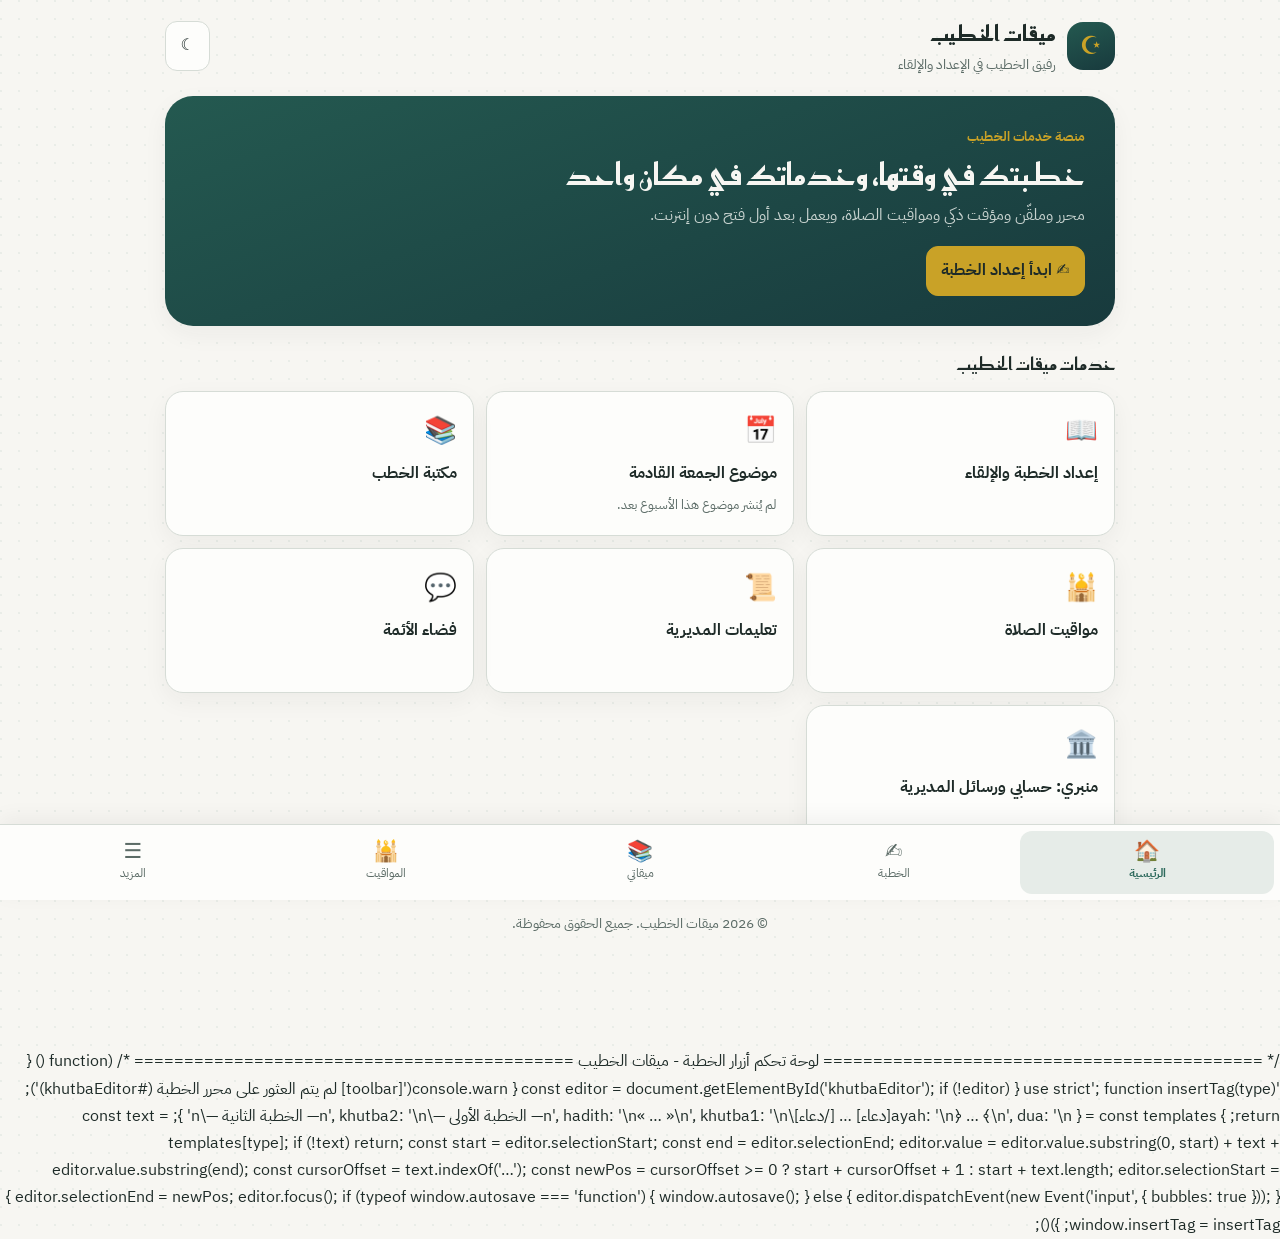
==== commit 71ee47b1: "Add Arabic comments and update insertTag function" ====
--- a/index.html
+++ b/index.html
@@ -395,6 +395,55 @@
 updateStats();
 })();
 if('serviceWorker' in navigator){window.addEventListener('load',function(){navigator.serviceWorker.register('sw.js').catch(function(){})})}
-</script>
+</script>/* ============================================
+   لوحة تحكم أزرار الخطبة - ميقات الخطيب
+   ============================================ */
+
+(function () {
+  'use strict';
+
+  function insertTag(type) {
+    const editor = document.getElementById('khutbaEditor');
+    if (!editor) {
+      console.warn('[toolbar] لم يتم العثور على محرر الخطبة (#khutbaEditor)');
+      return;
+    }
+
+    const templates = {
+      ayah:     '\n﴿ … ﴾\n',
+      dua:      '\n[دعاء] … [/دعاء]\n',
+      hadith:   '\n« … »\n',
+      khutba1:  '\n— الخطبة الأولى —\n',
+      khutba2:  '\n— الخطبة الثانية —\n'
+    };
+
+    const text = templates[type];
+    if (!text) return;
+
+    const start = editor.selectionStart;
+    const end   = editor.selectionEnd;
+
+    editor.value =
+      editor.value.substring(0, start) +
+      text +
+      editor.value.substring(end);
+
+    const cursorOffset = text.indexOf('…');
+    const newPos = cursorOffset >= 0
+      ? start + cursorOffset + 1
+      : start + text.length;
+
+    editor.selectionStart = editor.selectionEnd = newPos;
+    editor.focus();
+
+    if (typeof window.autosave === 'function') {
+      window.autosave();
+    } else {
+      editor.dispatchEvent(new Event('input', { bubbles: true }));
+    }
+  }
+
+  window.insertTag = insertTag;
+})();
 </body>
-</html>+</html>
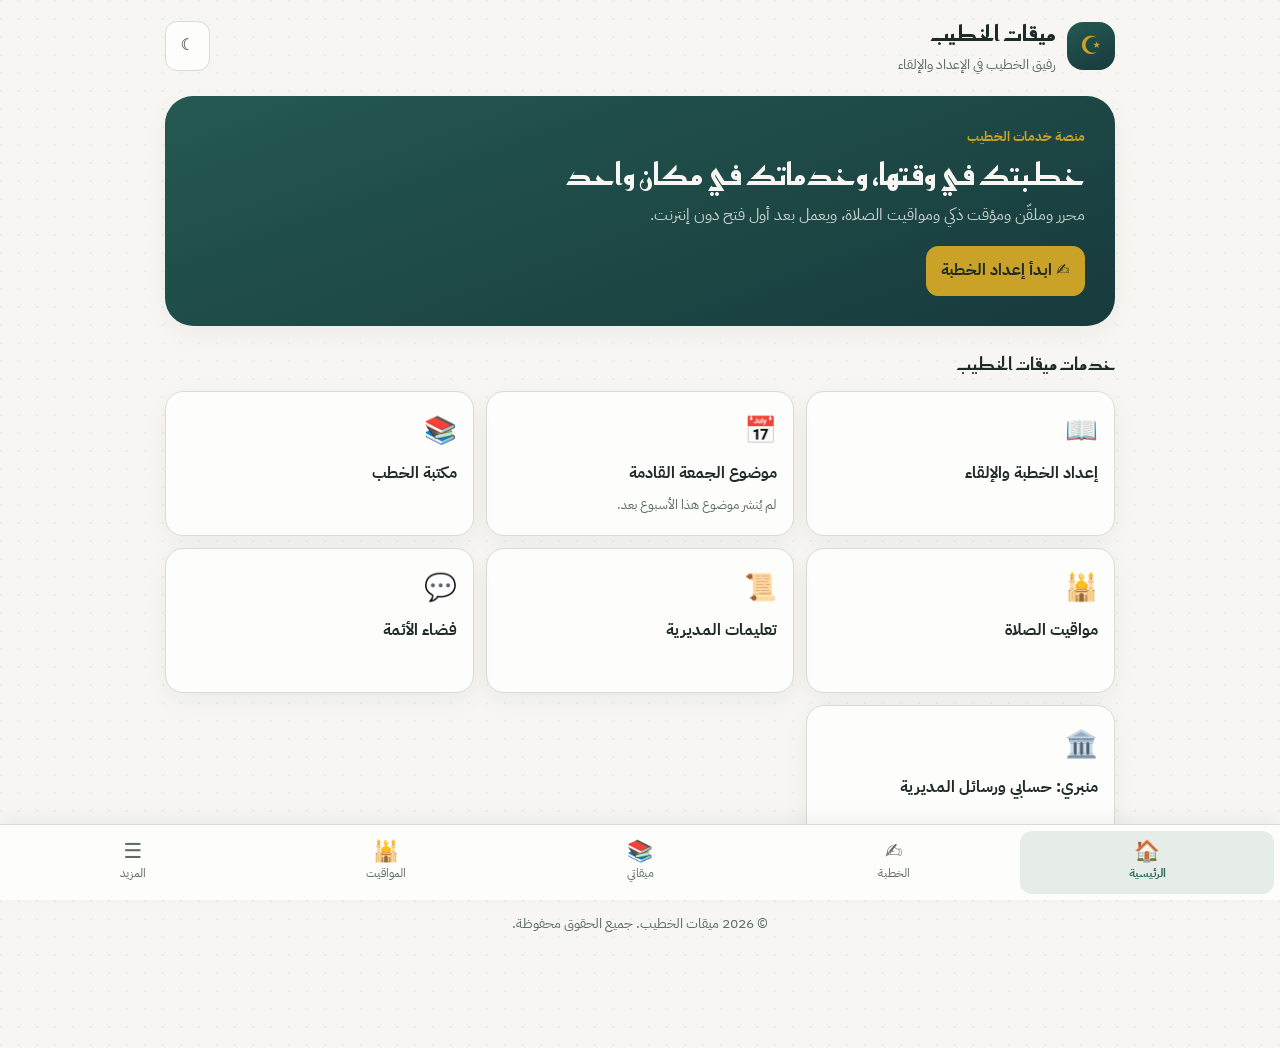
==== commit 3d893ca1: "Add files via upload" ====
--- a/index.html
+++ b/index.html
@@ -395,55 +395,6 @@
 updateStats();
 })();
 if('serviceWorker' in navigator){window.addEventListener('load',function(){navigator.serviceWorker.register('sw.js').catch(function(){})})}
-</script>/* ============================================
-   لوحة تحكم أزرار الخطبة - ميقات الخطيب
-   ============================================ */
-
-(function () {
-  'use strict';
-
-  function insertTag(type) {
-    const editor = document.getElementById('khutbaEditor');
-    if (!editor) {
-      console.warn('[toolbar] لم يتم العثور على محرر الخطبة (#khutbaEditor)');
-      return;
-    }
-
-    const templates = {
-      ayah:     '\n﴿ … ﴾\n',
-      dua:      '\n[دعاء] … [/دعاء]\n',
-      hadith:   '\n« … »\n',
-      khutba1:  '\n— الخطبة الأولى —\n',
-      khutba2:  '\n— الخطبة الثانية —\n'
-    };
-
-    const text = templates[type];
-    if (!text) return;
-
-    const start = editor.selectionStart;
-    const end   = editor.selectionEnd;
-
-    editor.value =
-      editor.value.substring(0, start) +
-      text +
-      editor.value.substring(end);
-
-    const cursorOffset = text.indexOf('…');
-    const newPos = cursorOffset >= 0
-      ? start + cursorOffset + 1
-      : start + text.length;
-
-    editor.selectionStart = editor.selectionEnd = newPos;
-    editor.focus();
-
-    if (typeof window.autosave === 'function') {
-      window.autosave();
-    } else {
-      editor.dispatchEvent(new Event('input', { bubbles: true }));
-    }
-  }
-
-  window.insertTag = insertTag;
-})();
+</script>
 </body>
-</html>
+</html>
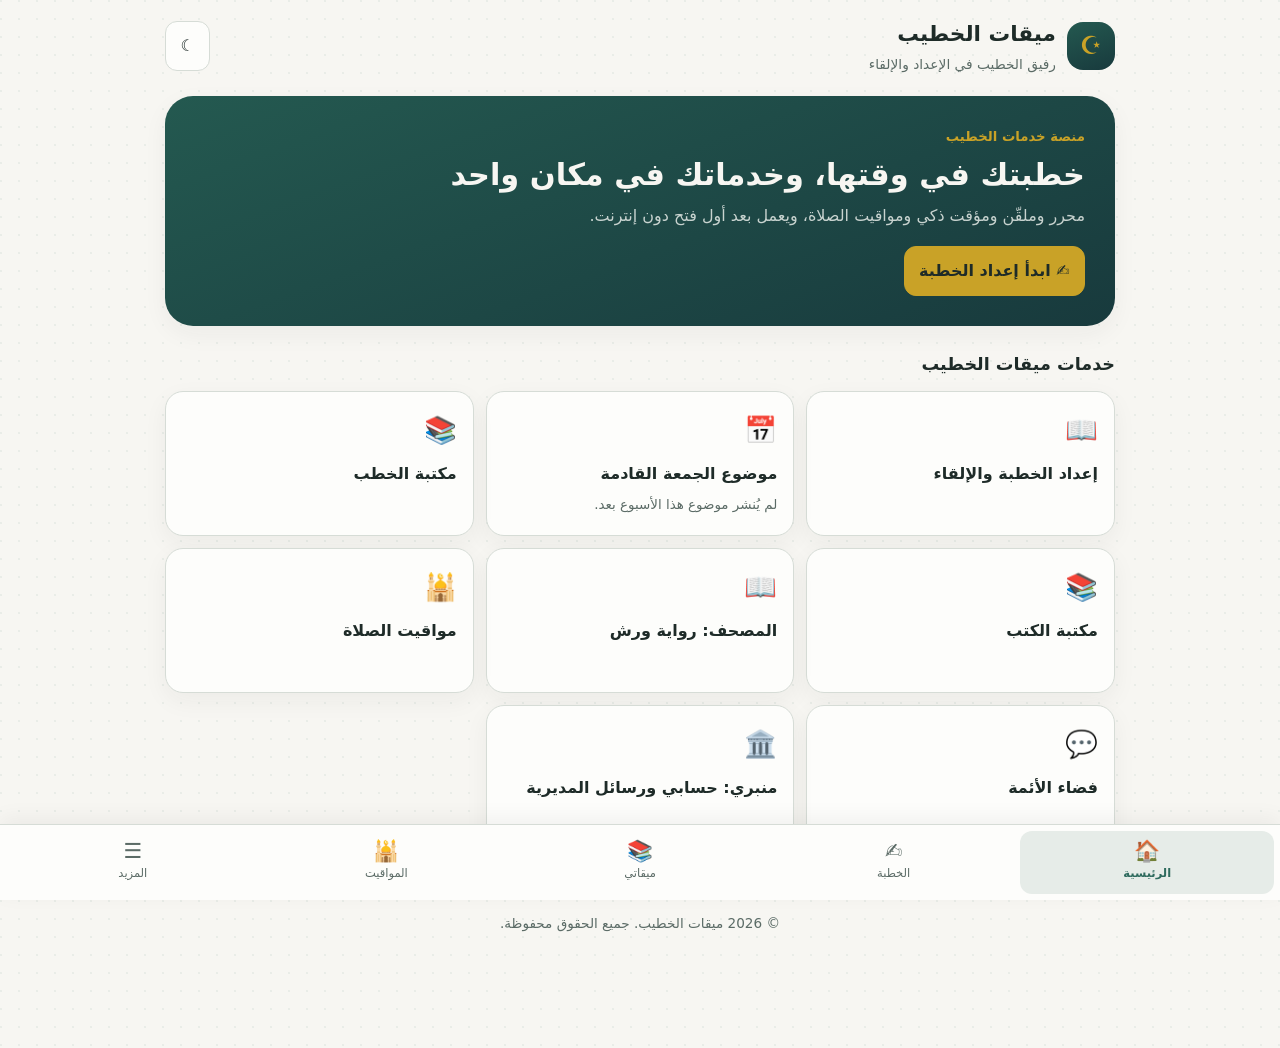
==== commit 54d0f9af: "Add files via upload" ====
--- a/index.html
+++ b/index.html
@@ -8,9 +8,6 @@
 <link rel="manifest" href="manifest.json">
 <link rel="icon" href="icon-192.png">
 <link rel="apple-touch-icon" href="icon-192.png">
-<link rel="preconnect" href="https://fonts.googleapis.com">
-<link rel="preconnect" href="https://fonts.gstatic.com" crossorigin>
-<link href="https://fonts.googleapis.com/css2?family=IBM+Plex+Sans+Arabic:wght@400;500;600;700&family=Reem+Kufi:wght@500;700&display=swap" rel="stylesheet">
 <meta name="author" content="ميقات الخطيب">
 <meta name="copyright" content="© 2026 ميقات الخطيب. جميع الحقوق محفوظة.">
 <title>ميقات الخطيب</title>
@@ -45,6 +42,32 @@
 #home > .grid .service > span:not(.ico){display:none}
 #home > .grid .service #weeklyHint{display:block}
 #moreGrid .service > span:not(.ico){display:block}
+#askView{position:fixed;left:0;right:0;top:0;bottom:0;z-index:7;background:var(--bg);overflow:auto}
+#askView.hidden{display:none}
+.marker.aya{background:#fff!important;color:#1e2b28!important;border:1px solid #b9c4be!important}
+.marker.dua{background:#f4a6c6!important;color:#3b1021!important}
+.marker.hadith{background:#2f8f5b!important;color:#fff!important}
+.marker.k1{background:#8b5a3c!important;color:#fff!important}
+.marker.k2{background:#7b4fb5!important;color:#fff!important}
+button[data-marker="[آية]"]{background:#fff;border-color:#b9c4be}
+button[data-marker="[دعاء]"]{background:#f4a6c6;color:#3b1021;border-color:#e58fb3}
+button[data-marker="[حديث]"]{background:#2f8f5b;color:#fff;border-color:#2f8f5b}
+button[data-marker="[الخطبة الأولى]"]{background:#8b5a3c;color:#fff;border-color:#8b5a3c}
+button[data-marker="[الخطبة الثانية]"]{background:#7b4fb5;color:#fff;border-color:#7b4fb5}
+.ctl-panel{background:var(--panel);border:1px solid var(--line);border-radius:16px;padding:10px 12px;margin:8px 0}
+.ctl-title{margin:.3em 0;font-size:.82rem;color:var(--mute)}
+.ctl-row{display:flex;flex-wrap:wrap;gap:8px;margin:6px 0 10px}
+.cb{min-height:44px;padding:8px 14px;border-radius:12px;font:inherit;font-weight:700;border:1px solid transparent;cursor:pointer}
+.cb-aya{background:#fff;color:#1e2b28;border-color:#b9c4be}
+.cb-dua{background:#f4a6c6;color:#3b1021}
+.cb-hadith{background:#2f8f5b;color:#fff}
+.cb-k1{background:#8b5a3c;color:#fff}
+.cb-k2{background:#7b4fb5;color:#fff}
+.cb-pause{background:#ad442c;color:#fff}
+.cb-strong{background:var(--ts);color:#fff}
+.cb-soft{background:var(--tb);color:#fff}
+.cb-plain{background:#6b7773;color:#fff}
+.cb:focus-visible{outline:3px solid var(--accent);outline-offset:2px}
 </style>
 </head>
 <body>
@@ -66,16 +89,14 @@
     <button class="service" data-open="sermon"><span class="ico">📖</span><strong>إعداد الخطبة والإلقاء</strong><span>محرر الخطبة، مؤقت، وخط كبير للإلقاء.</span></button>
     <button class="service" data-open="weekly"><span class="ico">📅</span><strong>موضوع الجمعة القادمة</strong><span id="weeklyHint">لم يُنشر موضوع هذا الأسبوع بعد.</span></button>
     <button class="service" data-open="library"><span class="ico">📚</span><strong>مكتبة الخطب</strong><span>حفظ مسوداتك على هذا الجهاز والبحث فيها.</span></button>
+    <button class="service" data-open="books"><span class="ico">📚</span><strong>مكتبة الكتب</strong><span>تفسير وحديث وفقه وسيرة.</span></button>
+    <button class="service" data-open="mushaf"><span class="ico">📖</span><strong>المصحف: رواية ورش</strong><span>مصحف المدينة برواية ورش عن نافع.</span></button>
     <button class="service" data-open="prayer"><span class="ico">🕌</span><strong>مواقيت الصلاة</strong><span>حسب مدينتك أو موقعك، مع الصلاة القادمة.</span></button>
-    <button class="service" data-open="directives"><span class="ico">📜</span><strong>تعليمات المديرية</strong><span>القرارات والتعليمات الرسمية المتعلقة بالخطب.</span></button>
     <button class="service" data-open="community"><span class="ico">💬</span><strong>فضاء الأئمة</strong><span>مجموعات للتواصل وتبادل الخبرة.</span></button>
     <a class="service" id="minbariCard" href="#" target="_blank" rel="noopener noreferrer" style="display:none;text-decoration:none;color:inherit"><span class="ico">🏛️</span><strong>منبري: حسابي ورسائل المديرية</strong><span>سجّل دخولك لتصلك رسائل المديرية وإعلاناتها.</span></a>
-    <button class="service" data-open="log"><span class="ico">⏱️</span><strong>سجل الإلقاء</strong><span id="logHint">مدة إلقائك الفعلية لكل خطبة.</span></button>
-    <button class="service" data-open="checklist"><span class="ico">📋</span><strong>نقاط المديرية</strong><span>قائمة متابعة قبل الخطبة.</span></button>
     <button class="service" data-open="eid"><span class="ico">🌙</span><strong>خطب الأعياد</strong><span>نماذج لعيد الفطر وعيد الأضحى، في قسم مستقل.</span></button>
     <button class="service" data-open="notes"><span class="ico">🗓️</span><strong>ملاحظات الخطيب</strong><span>أفكار وموضوعات مستقبلية تحفظ محليًا.</span></button>
     <button class="service" data-open="adhkar"><span class="ico">🤲</span><strong>الأذكار والأدعية</strong><span>أدعية تضيفها بنفسك وتحفظها في جهازك.</span></button>
-    <button class="service" data-open="sources"><span class="ico">📖</span><strong>المراجع والتحقق</strong><span>المكتبة الشاملة للتحقق من النصوص.</span></button>
     <button class="service" data-open="guide"><span class="ico">❓</span><strong>كيف أستعمل التطبيق؟</strong><span>ست خطوات سريعة من الكتابة إلى المنبر.</span></button>
     <button class="service" data-open="pro"><span class="ico">⭐</span><strong>النسخة الكاملة</strong><span>حفظ عدد غير محدود من الخطب بكود تفعيل.</span></button>
     <button class="service" id="shareApp" type="button"><span class="ico">📤</span><strong>شارك التطبيق</strong><span>أرسل رابط التطبيق إلى إمام أو صديق.</span></button>
@@ -84,7 +105,23 @@
     <div class="section-title"><h2>✍️ إعداد الخطبة</h2><p>يحفظ تلقائيًا على هذا الجهاز</p></div>
     <label for="topic">موضوع الجمعة</label><input id="topic" type="text" placeholder="مثال: حفظ اللسان">
     <label for="draft">نص الخطبة</label>
-    <div class="chips"><button data-marker="[وقفة]">＋ وقفة</button><button data-marker="[دعاء]">＋ دعاء</button><button data-marker="[آية]">＋ آية</button><button data-marker="[نبرة قوية]">＋ نبرة قوية 🔴</button><button data-marker="[نبرة هادئة]">＋ نبرة هادئة 🔵</button><button data-marker="[نبرة عادية]">＋ نبرة عادية</button></div>
+    <div class="ctl-panel" role="group" aria-label="لوحة تحكم الأقسام">
+      <p class="ctl-title">لوحة الأقسام: اضغط الزر ليُدرج العلامة عند المؤشر</p>
+      <div class="ctl-row">
+        <button type="button" class="cb cb-aya" data-marker="[آية]">آية</button>
+        <button type="button" class="cb cb-dua" data-marker="[دعاء]">دعاء</button>
+        <button type="button" class="cb cb-hadith" data-marker="[حديث]">حديث</button>
+        <button type="button" class="cb cb-k1" data-marker="[الخطبة الأولى]">خطبة أولى</button>
+        <button type="button" class="cb cb-k2" data-marker="[الخطبة الثانية]">خطبة ثانية</button>
+      </div>
+      <p class="ctl-title">الإلقاء</p>
+      <div class="ctl-row">
+        <button type="button" class="cb cb-pause" data-marker="[وقفة]">وقفة</button>
+        <button type="button" class="cb cb-strong" data-marker="[نبرة قوية]">نبرة قوية</button>
+        <button type="button" class="cb cb-soft" data-marker="[نبرة هادئة]">نبرة هادئة</button>
+        <button type="button" class="cb cb-plain" data-marker="[نبرة عادية]">نبرة عادية</button>
+      </div>
+    </div>
     <textarea id="draft" placeholder="اكتب الخطبة أو الصقها هنا…"></textarea>
     <p id="stats" class="small">0 كلمة</p>
     <label for="minutes">المدة المستهدفة بالدقائق</label><input id="minutes" type="number" min="1" max="90" value="15">
@@ -93,13 +130,13 @@
   </section>
   <section class="panel hidden" id="library">
     <div class="section-title"><h2>📚 مكتبة الخطب</h2><p>مسودات محفوظة محليًا</p></div>
-    <label for="searchSermons">ابحث في نماذج الخطب والخطب المحفوظة</label>
+    <label for="searchSermons">ابحث في الخطب المحفوظة</label>
     <input id="searchSermons" type="text" placeholder="مثال: الصلاة، بر الوالدين، الأمانة…">
-    <label for="sermonCategory">تصنيف الخطب</label>
-    <select id="sermonCategory">
+    <label for="sermonCategory" style="display:none">تصنيف الخطب</label>
+    <select id="sermonCategory" style="display:none">
       <option value="all">كل الموضوعات</option><option value="worship">العبادات</option><option value="ethics">الأخلاق</option><option value="family">الأسرة وصلة الرحم</option><option value="seasons">المواسم والمناسبات</option>
     </select>
-    <h3>نماذج خطب جاهزة للتطوير</h3>
+    <h3>المسودات</h3>
     <div id="starterList">
       <div class="listitem"><strong>المحافظة على الصلاة</strong><p>محاور: مكانة الصلاة، أثرها في السلوك، وأسباب المحافظة عليها في وقتها.</p><p class="small">مراجع للاستدلال: البقرة: 238؛ العنكبوت: 45</p><button class="primary" type="button" onclick="document.getElementById('topic').value='المحافظة على الصلاة';document.getElementById('draft').value='مقدمة: الحمد لله الذي فرض الصلاة وجعلها صلة بين العبد وربه.\n\nالمحور الأول: عظمة شأن الصلاة ووجوب المحافظة عليها في أوقاتها.\n\nالمحور الثاني: أثر الصلاة الصحيحة في تهذيب السلوك والابتعاد عن الفحشاء والمنكر.\n\nالمحور الثالث: وسائل الثبات: الاستعداد قبل الوقت، الصحبة الصالحة، تذكير الأهل، ومعالجة أسباب التهاون.\n\nخاتمة: دعوة عملية للمحافظة على الصلاة القادمة في وقتها، مع الدعاء بالهداية والثبات.\n\nتنبيه: راجع الآيات كاملة من المصحف، وأضف حديثًا موثقًا قبل الإلقاء.';document.getElementById('topic').dispatchEvent(new Event('input'));document.getElementById('draft').dispatchEvent(new Event('input'));document.getElementById('sermon').scrollIntoView({behavior:'smooth'});">استخدام النموذج في محرر الخطبة</button></div>
       <div class="listitem"><strong>بر الوالدين</strong><p>محاور: حق الوالدين، لين القول، والإحسان إليهما في حياتهما وبعد وفاتهما.</p></div>
@@ -110,13 +147,26 @@
     </div>
     <h3>ميقاتي: خطبك المحفوظة بعناوينها على هذا الجهاز</h3>
     <div id="sermonList"></div>
+    <h3>نشر خطبك للجميع</h3>
+    <p class="small">اكتب خطبتك في «إعداد الخطبة» واحفظها هنا، ثم جهّز ملف النشر. ما تنشره يظهر لكل من يستعمل التطبيق، فانشر ما كتبتَه بنفسك أو لك إذن به، وتحقق من آياته وأحاديثه.</p>
+    <label for="libCat">تصنيف الخطب المنشورة</label>
+    <select id="libCat"><option value="worship">العبادات</option><option value="ethics">الأخلاق</option><option value="family">الأسرة وصلة الرحم</option><option value="seasons">المواسم والمناسبات</option><option value="eid">الأعياد</option></select>
+    <div class="row" style="margin-top:10px"><button id="makeLib" class="primary" type="button">تجهيز ملف library.json من خطبي المحفوظة</button></div>
+    <textarea id="libOut" readonly style="min-height:90px;direction:ltr;text-align:left;font-family:monospace;font-size:12px" placeholder="سيظهر هنا نص الملف"></textarea>
+    <p class="notice">الخطوات: انسخ النص من الأعلى، ثم افتح الملف في GitHub: <a href="https://github.com/mikat-dz-2026/mikat/blob/main/library.json" target="_blank" rel="noopener noreferrer">library.json</a> واضغط رمز القلم ✏️، وامسح ما فيه والصق النص، ثم Commit changes. وبعد دقيقتين تظهر خطبك في المكتبة عند الجميع.</p>
+    
     <button id="exportSermons">تصدير نسخة احتياطية (JSON)</button>
     <div class="row" style="margin-top:10px"><button id="backupAll" type="button">💾 نسخة احتياطية شاملة</button><button id="restoreAll" type="button">♻️ استرجاع نسخة</button><input id="restoreFile" type="file" accept="application/json,.json" class="hidden"></div>
     <p class="small">النسخة الشاملة تحفظ خطبك وملاحظاتك وأدعيتك ونقاطك وإعداداتك، ولا تشمل كود التفعيل ولا موقعك. احتفظ بها في مكان آمن، ولا ترسلها لأحد.</p>
   </section>
   <section class="panel hidden" id="adhkar">
-    <div class="section-title"><h2>🤲 الأذكار والأدعية</h2></div>
-    <p class="notice">هذه مساحة شخصية لإضافة الأدعية التي تريد الرجوع إليها. لم نضع نصوصًا منسوبة لمصادر دون توثيق.</p>
+    <div class="section-title"><h2>🤲 الأذكار والأدعية</h2><p>حصن المسلم، والدعاء المأثور</p></div>
+    <p class="notice">كُتبت هذه النصوص بالرسم الإملائي المبسّط، وقد تختلف ألفاظ بعضها بين الروايات. قابِلها بنسخة موثوقة من حصن المسلم ومن المصحف قبل أن تنقلها إلى خطبتك.</p>
+    <h3>حصن المسلم</h3>
+    <div class="listitem"><p>أستغفر الله (ثلاثًا)، اللهم أنت السلام ومنك السلام، تباركت يا ذا الجلال والإكرام.</p><p class="small">بعد السلام من الصلاة. رواه مسلم</p></div><div class="listitem"><p>سبحان الله (33)، والحمد لله (33)، والله أكبر (33)، ثم: لا إله إلا الله وحده لا شريك له، له الملك وله الحمد وهو على كل شيء قدير.</p><p class="small">بعد الصلاة. رواه مسلم</p></div><div class="listitem"><p>اللهم أعني على ذكرك وشكرك وحسن عبادتك.</p><p class="small">رواه أبو داود والنسائي</p></div><div class="listitem"><p>بسم الله الذي لا يضر مع اسمه شيء في الأرض ولا في السماء وهو السميع العليم (ثلاثًا).</p><p class="small">في الصباح والمساء. رواه أبو داود والترمذي</p></div><div class="listitem"><p>اللهم أنت ربي لا إله إلا أنت، خلقتني وأنا عبدك، وأنا على عهدك ووعدك ما استطعت، أعوذ بك من شر ما صنعت، أبوء لك بنعمتك علي، وأبوء لك بذنبي فاغفر لي فإنه لا يغفر الذنوب إلا أنت.</p><p class="small">سيد الاستغفار. رواه البخاري</p></div><div class="listitem"><p>لا إله إلا الله العظيم الحليم، لا إله إلا الله رب العرش العظيم، لا إله إلا الله رب السماوات ورب الأرض ورب العرش الكريم.</p><p class="small">دعاء الكرب. متفق عليه</p></div><div class="listitem"><p>اللهم إني أعوذ بك من الهم والحزن، والعجز والكسل، والبخل والجبن، وضلع الدين وغلبة الرجال.</p><p class="small">رواه البخاري</p></div><div class="listitem"><p>عند دخول المسجد: اللهم افتح لي أبواب رحمتك. وعند الخروج: اللهم إني أسألك من فضلك.</p><p class="small">رواه مسلم</p></div><div class="listitem"><p>لا حول ولا قوة إلا بالله.</p><p class="small">كنز من كنوز الجنة. متفق عليه</p></div><div class="listitem"><p>باسمك اللهم أموت وأحيا.</p><p class="small">عند النوم. رواه البخاري</p></div>
+    <h3>دعاء مأثور</h3>
+    <div class="listitem"><p>ربنا آتنا في الدنيا حسنة وفي الآخرة حسنة وقنا عذاب النار.</p><p class="small">البقرة: 201</p></div><div class="listitem"><p>ربنا ظلمنا أنفسنا وإن لم تغفر لنا وترحمنا لنكونن من الخاسرين.</p><p class="small">الأعراف: 23</p></div><div class="listitem"><p>رب اشرح لي صدري ويسر لي أمري واحلل عقدة من لساني يفقهوا قولي.</p><p class="small">طه: 25 إلى 28، دعاء موسى عليه السلام، ويناسب من يتكلم أمام الناس</p></div><div class="listitem"><p>رب زدني علمًا.</p><p class="small">طه: 114</p></div><div class="listitem"><p>ربنا هب لنا من أزواجنا وذرياتنا قرة أعين واجعلنا للمتقين إمامًا.</p><p class="small">الفرقان: 74</p></div><div class="listitem"><p>ربنا لا تؤاخذنا إن نسينا أو أخطأنا.</p><p class="small">البقرة: 286</p></div><div class="listitem"><p>اللهم إني أسألك الهدى والتقى والعفاف والغنى.</p><p class="small">رواه مسلم</p></div><div class="listitem"><p>يا مقلب القلوب ثبت قلبي على دينك.</p><p class="small">رواه الترمذي</p></div>
+    <h3>قائمتي</h3>
     <label for="duaInput">دعاء أو ذكر مع مرجعه إن وجد</label><textarea id="duaInput" style="min-height:100px" placeholder="اكتب النص ومصدره…"></textarea>
     <button class="primary" id="addDua">حفظ في قائمتي</button><div id="duaList"></div>
   </section>
@@ -130,19 +180,41 @@
     <div id="prayerTimes" style="margin-top:10px"></div>
     <p class="notice">حساب فلكي بالزاويتين المعتمدتين في الجزائر (الفجر 18° والعشاء 17°) والعصر بالظل المثل، بتوقيت الجزائر. قد يختلف عن تقويم مسجدك بدقيقة أو دقيقتين، فاعتمد تقويم مسجدك أو مديريتك في الصلاة، وإن لم تجد مدينتك فاختر أقرب مدينة إليك.</p>
   </section>
-  <section class="panel hidden" id="checklist">
-    <div class="section-title"><h2>📋 نقاط المديرية</h2></div>
-    <label for="points">اكتب كل نقطة في سطر</label><textarea id="points" style="min-height:130px" placeholder="النقطة الأولى&#10;النقطة الثانية"></textarea>
-    <div id="pointChecks" class="checklist"></div>
-  </section>
   <section class="panel hidden" id="notes">
     <div class="section-title"><h2>🗓️ ملاحظات الخطيب</h2></div>
     <label for="notesInput">أفكار وموضوعات قادمة</label><textarea id="notesInput" placeholder="اكتب أفكارك هنا…"></textarea>
     <p class="small" id="notesSaved">تحفظ تلقائيًا على هذا الجهاز.</p>
   </section>
+  <section class="panel hidden" id="ask">
+    <div class="section-title"><h2>📨 أسئلة المصلين</h2><p>رابط تشاركه مع المصلين ليرسلوا أسئلتهم إليك</p></div>
+    <label for="askNum">رقم واتساب الإمام بصيغة دولية بلا + ولا مسافات (مثال: 213XXXXXXXXX)</label>
+    <input id="askNum" type="text" inputmode="numeric" dir="ltr" placeholder="213...">
+    <div class="row" style="margin-top:10px"><button id="askMake" class="primary" type="button">أنشئ الرابط</button><button id="askCopy" class="hidden" type="button">نسخ الرابط</button></div>
+    <p class="small" id="askLink" dir="ltr"></p>
+    <p class="notice">هذا ليس إرسالًا مجهول الهوية: يصلك السؤال من واتساب المصلّي برقمه، ولا يمرّ عبر خادم. ورقمك داخل الرابط، فلا تشاركه إلا حيث تريد أن يعرفه الناس.</p>
+    <h3>دفتر الأسئلة</h3>
+    <p class="small">سجّل هنا الأسئلة التي تصلك لتجيب عنها لاحقًا. تُحفظ في جهازك فقط.</p>
+    <textarea id="qText" maxlength="500" style="min-height:70px" placeholder="اكتب السؤال..."></textarea>
+    <div class="row" style="margin-top:10px"><button id="qAdd" class="primary" type="button">إضافة السؤال</button></div>
+    <div id="qList"></div>
+  </section>
+  <section class="panel hidden" id="mushaf">
+    <div class="section-title"><h2>📖 المصحف برواية ورش عن نافع</h2><p>مصحف المدينة النبوية، نسخة رقمية حرة</p></div>
+    <p class="notice">لا يتضمن التطبيق نص المصحف داخله، ولا أستطيع نسخه من الذاكرة دون خطأ. وهذه الأزرار تفتح نسخة رقمية برواية ورش من موقع «ويكي مصدر»، وهي منقولة عن مصحف المدينة النبوية. وتحتاج إلى اتصال بالإنترنت. وتأكد من المطبوع عند أي شك.</p>
+    <div class="row"><a class="service" id="warshIndex" href="https://ar.wikisource.org/wiki/%D8%A7%D9%84%D9%82%D8%B1%D8%A2%D9%86_%D8%A7%D9%84%D9%83%D8%B1%D9%8A%D9%85_(%D9%88%D8%B1%D8%B4)" target="_blank" rel="noopener noreferrer" style="text-decoration:none;color:inherit"><span class="ico">📖</span><strong>فهرس المصحف (ورش)</strong></a></div>
+    <label for="surahSearch">ابحث عن سورة</label>
+    <input id="surahSearch" type="text" placeholder="مثال: الكهف">
+    <div id="surahList"></div>
+  </section>
+  <section class="panel hidden" id="books">
+    <div class="section-title"><h2>📚 مكتبة الكتب</h2><p>تفسير، حديث، فقه، سيرة</p></div>
+    <p class="notice">لا يتضمن التطبيق نصوص هذه الكتب، فهي مملوكة لأصحاب الطبعات. كل زر يفتح بحثًا عن الكتاب في المكتبة الشاملة، ومنها تقرؤه أو تحمّله حيث يُسمح بذلك. ولم أتحقق من رابط تحميل مباشر لكل كتاب، فلم أضع روابط لم أتأكد منها.</p>
+    <div class="row"><a class="service" href="https://shamela.ws" target="_blank" rel="noopener noreferrer" style="text-decoration:none;color:inherit"><span class="ico">🏛️</span><strong>المكتبة الشاملة (shamela.ws)</strong></a></div>
+    <div id="booksList"></div>
+  </section>
   <section class="panel hidden" id="more">
     <div class="section-title"><h2>☰ المزيد</h2><p>باقي أدوات التطبيق</p></div>
-    <div class="grid" id="moreGrid"></div>
+    <div class="grid" id="moreGrid"><button class="service" data-open="ask"><span class="ico">📨</span><strong>أسئلة المصلين</strong><span>رابط يرسل به المصلون أسئلتهم إليك عبر واتساب.</span></button></div>
   </section>
   <section class="panel hidden" id="community">
     <div class="section-title"><h2>💬 فضاء الأئمة</h2><p>مجموعات للتواصل وتبادل الخبرة بين الأئمة</p></div>
@@ -150,46 +222,28 @@
     <div id="communityList"></div>
     <p class="small" id="communityEmpty">لم تُفتح مجموعات بعد. ستظهر هنا روابط الانضمام حين تُضاف.</p>
   </section>
-  <section class="panel hidden" id="log">
-    <div class="section-title"><h2>⏱️ سجل الإلقاء</h2><p>يسجّل التطبيق مدة إلقائك الفعلية ليضبط تقديراته على سرعتك</p></div>
-    <p class="small" id="logSummary"></p>
-    <div id="logList"></div>
-    <div class="row" style="margin-top:10px"><button id="clearLog" type="button">مسح السجل</button></div>
-    <p class="notice">يُسجَّل الإلقاء حين تصل إلى نهاية النص (90% فأكثر) وتغادر وضع الإلقاء بعد أكثر من دقيقة. وبعد تسجيل إلقاءين على الأقل يستعمل التطبيق متوسط سرعتك بدل التقدير العام.</p>
-  </section>
   <section class="panel hidden" id="weekly">
     <div class="section-title"><h2>📅 موضوع الجمعة القادمة</h2><p id="weeklyCount"></p></div>
+    <div id="weeklyLock" class="hidden"><p class="notice">موضوع الجمعة مشفّر ولا يظهر إلا بكود الأئمة الذي تعطيه المديرية.</p><label for="weeklyCode">كود الأئمة</label><input id="weeklyCode" type="password" autocomplete="off" dir="ltr"><div class="row" style="margin-top:10px"><button id="weeklyOpen" class="primary" type="button">فتح الموضوع</button></div></div>
     <div id="weeklyBody"></div>
-    <p class="notice">هذا ما تنشره الجهة المسؤولة عبر التطبيق. كتابة الخطبة وأسلوبها ودليلها عليك أنت، ولا يُغني هذا العرض عن مراجعة التعليمات من مصدرها الرسمي.</p>
+    <p class="notice">تنشر مديرية الشؤون الدينية والأوقاف الموضوع مشفّرًا، ولا يفتحه إلا من عنده كود الأئمة. كتابة الخطبة وأسلوبها ودليلها عليك أنت.</p>
   </section>
   <section class="panel hidden" id="eid">
     <div class="section-title"><h2>🌙 خطب الأعياد</h2><p>نماذج للتطوير في قسم مستقل عن المكتبة</p></div>
-    <p class="notice">هذه محاور مقترحة وليست نصوصًا جاهزة للقراءة. راجع الآيات من المصحف، وأضف الأحاديث من مصادرها، وتحقق من الأحكام قبل الإلقاء.</p>
+    <p class="notice">مسودتان فارغتان: اكتب خطبتك بنفسك، ثم احفظها في «ميقاتي».</p>
     <div id="eidList"></div>
-  </section>
-  <section class="panel hidden" id="sources">
-    <div class="section-title"><h2>📖 المراجع والتحقق</h2><p>للتأكد من النص قبل ذكره على المنبر</p></div>
-    <div class="listitem"><strong>المكتبة الشاملة</strong><p>مكتبة رقمية عربية فيها كتب كثيرة، ويمكن البحث في كامل المكتبة. استعملها للتحقق من نص أو نسبة قول إلى كتابه.</p><a href="https://shamela.ws" target="_blank" rel="noopener noreferrer">فتح المكتبة الشاملة (shamela.ws)</a></div>
-    <p class="notice">ما في الكتب يحتاج تمييزًا: تحقق من درجة الحديث من أهل العلم، وراجع إمامًا أو طالب علم عند أي شك، ولا تعتمد على نقل غير موثق.</p>
-    <p class="small">التطبيق لا يتضمن محتوى المكتبة، وإنما يفتح موقعها الرسمي، وهي جهة مستقلة عنه.</p>
   </section>
   <section class="panel hidden" id="guide">
     <div class="section-title"><h2>❓ كيف أستعمل التطبيق؟</h2><p>من الكتابة إلى المنبر في ست خطوات</p></div>
     <ol class="small">
-      <li>من «إعداد الخطبة» اكتب خطبتك أو الصقها، أو اختر نموذجًا من «مكتبة الخطب»، وحدّد المدة بالدقائق.</li>
-      <li>أضف بالأزرار علامات «وقفة» و«دعاء» و«آية». وعلامة «نبرة قوية» تُظهر ما بعدها بالأحمر، و«نبرة هادئة» بالأزرق، حتى «نبرة عادية».</li>
-      <li>في «نقاط المديرية» اكتب النقاط المطلوبة، وضع علامة عند كل نقطة غطيتها.</li>
-      <li>اضغط «ابدأ وضع الإلقاء»، ثم «اضبط السرعة على وقت الخطبة»، ثم «ابدأ».</li>
-      <li>راقب كلمة «متقدم» أو «متأخر» في الأعلى. ويحمرّ المؤقت في آخر دقيقتين. ولمس النص يوقف التمرير، وتبقى الشاشة مضاءة أثناء الإلقاء.</li>
+      <li>من «إعداد الخطبة» اكتب خطبتك أو الصقها وحدّد المدة بالدقائق، أو افتح إحدى المسودتين من «مكتبة الخطب».</li>
+      <li>ضع بالأزرار الملونة علامات «آية» (أبيض) و«دعاء» (وردي) و«حديث» (أخضر) و«خطبة أولى» (بني) و«خطبة ثانية» (بنفسجي)، وعلامات «وقفة» و«النبرة».</li>
+      <li>اضغط «ابدأ وضع الإلقاء» ثم «اضبط السرعة على وقت الخطبة» ثم «ابدأ». ولمس النص يوقف التمرير، وتبقى الشاشة مضاءة.</li>
+      <li>راقب «متقدم» أو «متأخر» في الأعلى، ويحمرّ المؤقت في آخر دقيقتين.</li>
       <li>اضغط «حفظ الخطبة في المكتبة» لتبقى في «ميقاتي» بعنوانها، وخذ نسخة احتياطية من حين لآخر.</li>
+      <li>موضوع الجمعة تنشره المديرية مشفّرًا، فتفتحه بكود الأئمة الذي تعطيه لك.</li>
     </ol>
     <p class="notice">بياناتك في جهازك فقط. وبعد أول فتح يعمل التطبيق دون إنترنت. لتثبيته على الشاشة الرئيسية: قائمة المتصفح ثم «تثبيت التطبيق».</p>
-  </section>
-  <section class="panel hidden" id="directives">
-    <div class="section-title"><h2>📜 تعليمات المديرية</h2><p>تُنقل من مصدرها الرسمي مع رابطها، وتصل الجميع مع تحديث التطبيق</p></div>
-    <p class="notice">تحقّق من أي تعليمة من الموقع الرسمي قبل اعتمادها، ولا تعتمد على ما يصلك في الرسائل أو صفحات التواصل غير الموثقة. ما يُعرض هنا منقول من المصادر الرسمية مع رابطه، والتطبيق مستقل وغير تابع لأي جهة رسمية ما لم يُعلَن خلاف ذلك.</p>
-    <div id="directiveList"></div>
-    <p class="small" id="directiveEmpty">ستُضاف هنا قرارات المديرية وتعليماتها الخاصة بالخطب حال التحقق منها من مصدرها الرسمي.</p>
   </section>
   <section class="panel hidden" id="pro">
     <div class="section-title"><h2>⭐ النسخة الكاملة</h2></div>
@@ -202,6 +256,18 @@
   <footer class="footer">بياناتك تُحفظ في جهازك فقط ولا تُرسل إلى أي خادم.
     <p class="small">© 2026 ميقات الخطيب. جميع الحقوق محفوظة.</p>
   </footer>
+<div id="askView" class="hidden" role="dialog" aria-label="اسأل الإمام">
+  <div class="wrap" style="padding-bottom:30px">
+    <h1>اسأل الإمام</h1>
+    <p class="small">اكتب سؤالك، ثم اضغط «إرسال»، فيفتح واتساب برسالة جاهزة تُرسلها إلى الإمام.</p>
+    <label for="askName">اسمك (اختياري)</label>
+    <input id="askName" type="text" maxlength="60">
+    <label for="askText">سؤالك</label>
+    <textarea id="askText" maxlength="600" style="min-height:140px"></textarea>
+    <div class="row" style="margin-top:12px"><button id="askSend" class="primary" type="button">إرسال عبر واتساب</button></div>
+    <p class="notice">سيصل سؤالك من رقمك في واتساب، فهو ليس مجهول الهوية. ولا نحفظ سؤالك في أي خادم.</p>
+  </div>
+</div>
 <nav id="bottomNav" class="bnav" aria-label="التنقل الرئيسي">
   <button type="button" data-nav="home" class="on"><span>🏠</span>الرئيسية</button>
   <button type="button" data-nav="sermon"><span>✍️</span>الخطبة</button>
@@ -225,8 +291,8 @@
 };
 try{[['topic','khutba-topic',0],['draft','khutba-draft',0],['minutes','khutba-mins',1],['points','khutba-pts',0]].forEach(function(m){var o=localStorage.getItem(m[1]);if(localStorage.getItem('mikat-'+m[0])===null&&o!==null)localStorage.setItem('mikat-'+m[0],JSON.stringify(m[2]?(Number(o)||15):o))})}catch(e){}
 function toast(msg){$('toast').textContent=msg;$('toast').classList.remove('hidden');setTimeout(()=>$('toast').classList.add('hidden'),2400)}
-const VIEWS=['sermon','library','adhkar','prayer','checklist','notes','pro','directives','guide','eid','sources','weekly','log','community','more'];
-const TITLES={more:'المزيد',community:'فضاء الأئمة',sermon:'إعداد الخطبة والإلقاء',library:'مكتبة الخطب',adhkar:'الأذكار والأدعية',prayer:'مواقيت الصلاة',checklist:'نقاط المديرية',notes:'ملاحظات الخطيب',pro:'النسخة الكاملة',directives:'تعليمات المديرية',guide:'كيف أستعمل التطبيق؟',eid:'خطب الأعياد',sources:'المراجع والتحقق',weekly:'موضوع الجمعة القادمة',log:'سجل الإلقاء'};
+const VIEWS=['sermon','library','adhkar','prayer','notes','pro','guide','eid','weekly','community','more','ask','mushaf','books'];
+const TITLES={more:'المزيد',community:'فضاء الأئمة',sermon:'إعداد الخطبة والإلقاء',library:'مكتبة الخطب',adhkar:'الأذكار والأدعية',prayer:'مواقيت الصلاة',notes:'ملاحظات الخطيب',pro:'النسخة الكاملة',guide:'كيف أستعمل التطبيق؟',eid:'خطب الأعياد',weekly:'موضوع الجمعة القادمة',ask:'أسئلة المصلين',mushaf:'المصحف: رواية ورش عن نافع',books:'مكتبة الكتب'};
 let curView='home';
 function setView(id,push){
  const home=!id||VIEWS.indexOf(id)<0;if(home)id=null;
@@ -241,39 +307,30 @@
 window.addEventListener('popstate',e=>{const v=(e.state&&e.state.v)||'home';setView(v==='home'?null:v,false)});
 $('backBtn').onclick=()=>{if(history.length>1&&curView!=='home'){history.back()}else{setView(null,false)}};
 document.querySelectorAll('[data-nav]').forEach(b=>b.addEventListener('click',()=>{const v=b.dataset.nav;v==='home'?setView(null,true):setView(v,true)}));
-(function(){const g=$('moreGrid');['[data-open="log"]','[data-open="checklist"]','[data-open="eid"]','[data-open="notes"]','[data-open="adhkar"]','[data-open="sources"]','[data-open="guide"]','[data-open="pro"]','#shareApp'].forEach(sel=>{const e=document.querySelector('#home > .grid '+sel);if(e)g.append(e)})})();
+(function(){const g=$('moreGrid');['[data-open="eid"]','[data-open="notes"]','[data-open="adhkar"]','[data-open="guide"]','[data-open="pro"]','#shareApp'].forEach(sel=>{const e=document.querySelector('#home > .grid '+sel);if(e)g.append(e)})})();
 {const h=location.hash.slice(1);try{history.replaceState({v:VIEWS.indexOf(h)>=0?h:'home'},'',location.href)}catch(e){}setView(VIEWS.indexOf(h)>=0?h:null,false)}
 document.querySelectorAll('[data-open]').forEach(b=>b.addEventListener('click',()=>showPanel(b.dataset.open)));
 $('themeBtn').onclick=()=>{let dark=document.documentElement.dataset.theme!=='dark';document.documentElement.dataset.theme=dark?'dark':'light';store.set('theme',dark?'dark':'light');$('themeBtn').textContent=dark?'☀':'☾'};
 document.documentElement.dataset.theme=store.get('theme','light');$('themeBtn').textContent=document.documentElement.dataset.theme==='dark'?'☀':'☾';
-$('topic').value=store.get('topic','');$('draft').value=store.get('draft','');$('minutes').value=store.get('minutes',15);$('points').value=store.get('points','');$('notesInput').value=store.get('notes','');$('duaInput').value='';
-['topic','draft','minutes','points','notesInput'].forEach(id=>$(id).addEventListener('input',()=>{let k={topic:'topic',draft:'draft',minutes:'minutes',points:'points',notesInput:'notes'}[id];store.set(k,$(id).value);if(id==='draft'||id==='minutes')updateStats();if(id==='points')renderChecks()}));
-function updateStats(){let txt=$('draft').value.replace(/\[(وقفة|دعاء|آية|نبرة قوية|نبرة هادئة|نبرة عادية)\]/g,' ').trim(),n=txt?txt.split(/\s+/).length:0,mins=Number($('minutes').value)||15,over=n-mins*WPM();$('stats').textContent=n+' كلمة، والمدة التقريبية للإلقاء نحو '+Math.round(n/WPM()*10)/10+' دقيقة'+(over>0?'. الوقت المسموح '+mins+' دقيقة، فاختصر نحو '+over+' كلمة':'');$('stats').classList.toggle('stats-over',over>0)}
+$('topic').value=store.get('topic','');$('draft').value=store.get('draft','');$('minutes').value=store.get('minutes',15);$('notesInput').value=store.get('notes','');$('duaInput').value='';
+['topic','draft','minutes','notesInput'].forEach(id=>$(id).addEventListener('input',()=>{let k={topic:'topic',draft:'draft',minutes:'minutes',notesInput:'notes'}[id];store.set(k,$(id).value);if(id==='draft'||id==='minutes')updateStats();}));
+function updateStats(){let txt=$('draft').value.replace(/\[(وقفة|دعاء|آية|حديث|الخطبة الأولى|الخطبة الثانية|نبرة قوية|نبرة هادئة|نبرة عادية)\]/g,' ').trim(),n=txt?txt.split(/\s+/).length:0,mins=Number($('minutes').value)||15,over=n-mins*WPM();$('stats').textContent=n+' كلمة، والمدة التقريبية للإلقاء نحو '+Math.round(n/WPM()*10)/10+' دقيقة'+(over>0?'. الوقت المسموح '+mins+' دقيقة، فاختصر نحو '+over+' كلمة':'');$('stats').classList.toggle('stats-over',over>0)}
 updateStats();
 document.querySelectorAll('[data-marker]').forEach(b=>b.onclick=()=>{let t=$('draft'),s=t.selectionStart,e=t.selectionEnd,m=' '+b.dataset.marker+' ';t.setRangeText(m,s,e,'end');t.dispatchEvent(new Event('input'));t.focus()});
-let pointsDone=store.get('pointsDone',{});function renderChecks(){let root=$('pointChecks');root.textContent='';$('points').value.split('\n').map(s=>s.trim()).filter(Boolean).forEach(p=>{let lab=document.createElement('label'),c=document.createElement('input');c.type='checkbox';c.checked=!!pointsDone[p];c.onchange=()=>{pointsDone[p]=c.checked;store.set('pointsDone',pointsDone)};lab.append(c,document.createTextNode(p));root.append(lab)})}renderChecks();
+
 const starters=[
-{topic:'حفظ اللسان',cat:'ethics',ref:'الحجرات: 12؛ ق: 18',summary:'محاور: خطر الغيبة والنميمة، وزن الكلمة، تعويد اللسان على الذكر والكلام الطيب.',body:'مقدمة: الحمد لله، نحمده ونستعينه ونستغفره، ونعوذ بالله من شرور أنفسنا وسيئات أعمالنا.\n\nالمحور الأول: مراقبة الله في الكلام، واستحضار قوله تعالى: «ما يلفظ من قول إلا لديه رقيب عتيد» (ق: 18).\n\nالمحور الثاني: اجتناب الغيبة وسوء الظن، مع بيان أثرهما في تفريق القلوب وإفساد العلاقات.\n\nالمحور الثالث: تدريب النفس على الكلمة الطيبة، والإصلاح بين الناس، والصمت عما لا ينفع.\n\nخاتمة: محاسبة النفس قبل الكلام، وطلب المغفرة ممن وقعنا في حقه، والدعاء بصلاح اللسان والقلب.\n\nتنبيه: راجع الآيات كاملة من المصحف، وأضف حديثًا موثقًا قبل الإلقاء.'},
-{topic:'بر الوالدين',cat:'family',ref:'الإسراء: 23–24؛ لقمان: 14',summary:'محاور: حق الوالدين، لين القول، البر بعد الكبر، وصلتهما بالدعاء والإحسان.',body:'مقدمة: الحمد لله الذي أمر بالإحسان، وجعل للوالدين حقًا عظيمًا.\n\nالمحور الأول: اقتران الأمر بالإحسان إلى الوالدين بتوحيد الله في آيات سورة الإسراء.\n\nالمحور الثاني: صور البر اليومية: خفض الصوت، قضاء الحوائج، الصبر على الكبر، وتجنب التأفف.\n\nالمحور الثالث: بر الوالدين بعد وفاتهما بالدعاء وصلة رحمهما والوفاء بعهدهما المشروع.\n\nخاتمة: مراجعة كل واحد منا لعلاقته بوالديه، والمسارعة إلى الاعتذار والإحسان.\n\nتنبيه: راجع الآيات كاملة من المصحف، وأضف حديثًا موثقًا قبل الإلقاء.'},
-{topic:'المحافظة على الصلاة',cat:'worship',ref:'البقرة: 238؛ العنكبوت: 45',summary:'محاور: مكانة الصلاة، أثرها في السلوك، أسباب الثبات عليها والمحافظة على وقتها.',body:'مقدمة: الحمد لله الذي فرض الصلاة وجعلها صلة بين العبد وربه.\n\nالمحور الأول: عظمة شأن الصلاة ووجوب المحافظة عليها في أوقاتها.\n\nالمحور الثاني: أثر الصلاة الصحيحة في تهذيب السلوك والابتعاد عن الفحشاء والمنكر.\n\nالمحور الثالث: وسائل الثبات: الاستعداد قبل الوقت، الصحبة الصالحة، تذكير الأهل، ومعالجة أسباب التهاون.\n\nخاتمة: دعوة عملية للمحافظة على الصلاة القادمة في وقتها، مع الدعاء بالهداية والثبات.\n\nتنبيه: راجع الآيات كاملة من المصحف، وأضف حديثًا موثقًا قبل الإلقاء.'},
-{topic:'الأمانة في حياة المسلم',cat:'ethics',ref:'النساء: 58؛ الأنفال: 27',summary:'محاور: الأمانة في العبادة والعمل والمال، خطورة الخيانة، وأثرها في الثقة بين الناس.',body:'مقدمة: الحمد لله الذي أمر بأداء الأمانات إلى أهلها.\n\nالمحور الأول: الأمانة ليست في المال وحده؛ بل تشمل المسؤوليات والعهود وأسرار الناس.\n\nالمحور الثاني: صور من الواقع: إتقان العمل، حفظ الحقوق، الصدق في البيع، وأداء المسؤولية.\n\nالمحور الثالث: أثر الأمانة في بناء الثقة واستقامة المجتمع، وخطر التفريط فيها.\n\nخاتمة: اختيار أمانة واحدة قصّرنا فيها والعمل على أدائها اليوم.\n\nتنبيه: راجع الآيات كاملة من المصحف، وأضف حديثًا موثقًا قبل الإلقاء.'},
-{topic:'صلة الرحم',cat:'family',ref:'النساء: 1؛ محمد: 22–23',summary:'محاور: فضل صلة الرحم، صورها العملية، إصلاح القطيعة مع مراعاة رفع الضرر.',body:'مقدمة: الحمد لله الذي أمر بصلة الأرحام ونهى عن الفساد والقطيعة.\n\nالمحور الأول: مكانة الرحم في بناء الأسرة والتراحم بين الأقارب.\n\nالمحور الثاني: صور الصلة: السؤال والزيارة والمساعدة والكلمة الطيبة والتواصل الممكن.\n\nالمحور الثالث: المبادرة بالإصلاح، والحكمة في التعامل مع الخلاف، وحفظ الحقوق ودفع الضرر.\n\nخاتمة: البدء اليوم بالاتصال بقريب أو إصلاح خلاف يمكن إصلاحه.\n\nتنبيه: راجع الآيات كاملة من المصحف، وأضف حديثًا موثقًا قبل الإلقاء.'},
-{topic:'استقبال رمضان والاستعداد له',cat:'seasons',ref:'البقرة: 183؛ يونس: 58',summary:'محاور: مقصد الصيام، التوبة، تنظيم الوقت، صلة القرآن والصدقة، وعدم إضاعة الموسم.',body:'مقدمة: الحمد لله الذي بلغنا مواسم الخير، وشرع الصيام لتحقيق التقوى.\n\nالمحور الأول: استحضار مقصد الصيام كما في قوله تعالى: «لعلكم تتقون» (البقرة: 183).\n\nالمحور الثاني: التهيؤ بالتوبة ورد الحقوق وإصلاح العلاقات قبل دخول الشهر.\n\nالمحور الثالث: خطة واقعية للعبادة: ورد قرآن، صدقة بحسب الاستطاعة، صلة رحم، وتقليل ما يضيع الوقت.\n\nخاتمة: وضع برنامج يسير قابل للاستمرار، وسؤال الله الإعانة والقبول.\n\nتنبيه: يُستخدم هذا النموذج عند قرب رمضان، وتراجع النصوص الشرعية من مصادرها.'},
-{topic:'التوبة والرجوع إلى الله',cat:'worship',ref:'الزمر: 53؛ التحريم: 8',summary:'محاور: سعة رحمة الله، شروط التوبة، ورد الحقوق إلى أصحابها.',body:'مقدمة: الحمد لله الرحيم الغفور، الذي فتح لعباده باب التوبة والإنابة.\n\nالمحور الأول: عدم اليأس من رحمة الله، مع الجمع بين الرجاء الصادق والعمل الصالح.\n\nالمحور الثاني: معاني التوبة العملية: الإقلاع عن الذنب، والندم عليه، والعزم على عدم العودة، ورد الحقوق إلى أهلها إذا تعلقت بحقوق الناس.\n\nالمحور الثالث: الثبات بعد التوبة باختيار الصحبة الصالحة، والابتعاد عن أسباب المعصية، والإكثار من العمل الصالح.\n\nخاتمة: دعوة إلى توبة صادقة تبدأ اليوم، مع الاستغفار وإصلاح ما يمكن إصلاحه.\n\nتنبيه: راجع الآيات كاملة من المصحف، وتحقق من أي نص شرعي تضيفه قبل الإلقاء.'},
-{topic:'حسن الخلق',cat:'ethics',ref:'القلم: 4؛ فصلت: 34',summary:'محاور: قيمة الخلق الحسن، مقابلة الإساءة بالحكمة، وأثر الأخلاق في الأسرة والمجتمع.',body:'مقدمة: الحمد لله الذي دعا إلى مكارم الأخلاق وجعل الإحسان سببًا للألفة.\n\nالمحور الأول: الخلق الحسن يظهر في الصدق، والتواضع، والرفق، والوفاء، واحترام الناس.\n\nالمحور الثاني: التعامل مع الإساءة بالحكمة ودفع السيئة بالتي هي أحسن حيث ينفع ذلك، مع حفظ الحقوق ومنع الظلم.\n\nالمحور الثالث: تطبيقات يومية: حسن الكلام في البيت، والرفق بالضعيف، والأمانة في العمل، والاعتذار عند الخطأ.\n\nخاتمة: اختيار خلق واحد لتحسينه هذا الأسبوع، ومحاسبة النفس عليه.\n\nتنبيه: راجع الآيات كاملة من المصحف، وتحقق من أي نص شرعي تضيفه قبل الإلقاء.'},
-{topic:'شكر النعم',cat:'worship',ref:'إبراهيم: 7؛ النحل: 18',summary:'محاور: تذكر النعم، شكر القلب واللسان والعمل، واستعمال النعمة في الخير.',body:'مقدمة: الحمد لله على نعمه الظاهرة والباطنة، ما علمنا منها وما لم نعلم.\n\nالمحور الأول: التفكر في النعم اليومية، ومنها الإيمان والصحة والأمن والأهل والرزق.\n\nالمحور الثاني: شكر القلب بالاعتراف بالفضل، واللسان بالحمد، والعمل باستعمال النعمة في الطاعة والنفع.\n\nالمحور الثالث: تجنب الإسراف والتبذير، ومساعدة المحتاج بحسب الاستطاعة، وعدم احتقار النعم الصغيرة.\n\nخاتمة: كتابة ثلاث نعم نحمد الله عليها، ثم تحويل الشكر إلى عمل نافع.\n\nتنبيه: راجع الآيات كاملة من المصحف، وتحقق من أي نص شرعي تضيفه قبل الإلقاء.'},
-{topic:'حقوق الجار',cat:'family',ref:'النساء: 36',summary:'محاور: الإحسان إلى الجار، كف الأذى، والتعاون على الخير واحترام الخصوصية.',body:'مقدمة: الحمد لله الذي أمر بالإحسان، وجعل حسن المعاملة سببًا للمودة بين الناس.\n\nالمحور الأول: الإحسان إلى الجار بالكلمة الطيبة، والسؤال عنه عند الحاجة، ومساعدته بما نستطيع.\n\nالمحور الثاني: كف الأذى: تجنب الضجيج المؤذي، واحترام الخصوصية، والمحافظة على النظافة والمرافق المشتركة.\n\nالمحور الثالث: إصلاح الخلاف بين الجيران بالحكمة، وحفظ الحقوق، والاستعانة بالجهات المناسبة عند وجود ضرر لا يمكن حله بالحوار.\n\nخاتمة: مبادرة عملية واحدة تجاه جار، مع ترك ما يسبب الأذى أو الخصومة.\n\nتنبيه: راجع الآيات كاملة من المصحف، وتحقق من أي نص شرعي تضيفه قبل الإلقاء.'},
-{topic:"خطبة عيد الفطر: شكر النعمة وتمام الصيام",cat:'eid',ref:"البقرة: 185؛ البقرة: 183؛ الأعلى: 14–15",summary:"محاور: التكبير والشكر على إتمام العدة، ثمرة الصيام التقوى، الثبات على الطاعة بعد رمضان، وصلة الأرحام والتسامح.",body:"التكبير بالصيغة المعتمدة عندكم، ثم الحمد والثناء على الله.\n\nمقدمة: الحمد لله الذي هدانا للإسلام، وأتمّ علينا نعمة الصيام والقيام، ونصلي ونسلم على نبينا محمد وعلى آله وصحبه.\n\nالمحور الأول: شكر النعمة. بيّن أن إتمام الشهر نعمة تستوجب الشكر، واستحضر قوله تعالى: «ولتكملوا العدة ولتكبروا الله على ما هداكم ولعلكم تشكرون» (البقرة: 185).\n\nالمحور الثاني: ثمرة الصيام التقوى. ذكّر بقوله تعالى: «يا أيها الذين آمنوا كتب عليكم الصيام كما كتب على الذين من قبلكم لعلكم تتقون» (البقرة: 183)، وبأن العبرة بما يبقى أثره بعد رمضان.\n\nالمحور الثالث: الثبات بعد رمضان. دعوة إلى المحافظة على الصلاة والذكر وقراءة القرآن والصدقة، فمن علامات القبول الاستمرار على الطاعة.\n\nالمحور الرابع: العيد فرحة وتواصل. صلة الأرحام، وإصلاح ذات البين، والتسامح، وإدخال السرور على الأيتام والمحتاجين.\n\nخاتمة: الدعاء بقبول الصيام والقيام، وبأن يعيد الله العيد على الأمة بالخير والبركات.\n\nتنبيه: راجع الآيات كاملة من المصحف، وأضف حديثًا موثقًا من مصدره، وتحقق من أحكام زكاة الفطر المعتمدة في بلدكم قبل ذكرها."},
-{topic:"خطبة عيد الأضحى: التسليم والتضحية والتقوى",cat:'eid',ref:"الصافات: 102–107؛ الحج: 37؛ البقرة: 203",summary:"محاور: قصة إبراهيم وإسماعيل وكمال التسليم، حقيقة الأضحية التقوى، التضحية في حياتنا، وذكر الله في أيام التشريق.",body:"التكبير بالصيغة المعتمدة عندكم، ثم الحمد والثناء على الله.\n\nمقدمة: الحمد لله الذي جعل الأعياد مواسم للشكر والطاعة، ونصلي ونسلم على نبينا محمد وعلى آله وصحبه.\n\nالمحور الأول: قصة إبراهيم وإسماعيل عليهما السلام، وكمال التسليم لأمر الله (الصافات: 102–107). اذكر العبرة منها دون إطالة في تفاصيل غير ثابتة.\n\nالمحور الثاني: حقيقة الأضحية. استحضر قوله تعالى: «لن ينال الله لحومها ولا دماؤها ولكن يناله التقوى منكم» (الحج: 37)، فالمقصود الإخلاص والتقوى لا اللحم والدم.\n\nالمحور الثالث: التضحية في حياتنا. تضحية بالوقت والجهد والمال في سبيل الخير، وبر الوالدين، وخدمة المجتمع، وإعانة المحتاجين.\n\nالمحور الرابع: أيام التشريق. ذكّر بقوله تعالى: «واذكروا الله في أيام معدودات» (البقرة: 203)، وبالتكبير وإطعام المحتاجين وصلة الأرحام.\n\nخاتمة: الدعاء بقبول الطاعات، وبأن يتقبل الله من الحجاج والمضحين، وأن يعيد العيد على الأمة بالخير.\n\nتنبيه: راجع الآيات كاملة من المصحف، وأضف حديثًا موثقًا من مصدره، وتحقق من أحكام الأضحية وآدابها من مصدر معتمد قبل ذكرها."},
-{topic:"خطبة العيد: التسامح وصلة الأرحام",cat:'eid',ref:"النساء: 1؛ الشورى: 40",summary:"محاور: العيد فرصة للصفح، فضل صلة الرحم، إصلاح ذات البين، وإدخال الفرح على الأهل والجيران.",body:"التكبير بالصيغة المعتمدة عندكم، ثم الحمد والثناء على الله.\n\nمقدمة: الحمد لله الذي جمع القلوب على الإيمان، ونصلي ونسلم على نبينا محمد وعلى آله وصحبه.\n\nالمحور الأول: العيد فرصة للصفح. استحضر قوله تعالى: «فمن عفا وأصلح فأجره على الله» (الشورى: 40).\n\nالمحور الثاني: صلة الأرحام. ذكّر بقوله تعالى: «واتقوا الله الذي تساءلون به والأرحام» (النساء: 1)، وبأن الزيارة والكلمة الطيبة تصلان ما انقطع.\n\nالمحور الثالث: إصلاح ذات البين. دعوة إلى طي الخصومات وبدء صفحة جديدة بين الأهل والجيران.\n\nالمحور الرابع: إدخال الفرح. رعاية الأيتام والفقراء والمرضى وكبار السن، وتفقد من لا يجد من يزوره.\n\nخاتمة: الدعاء بصلاح ذات البين ووحدة الصف وصلاح الأحوال.\n\nتنبيه: راجع الآيات كاملة من المصحف، وأضف حديثًا موثقًا من مصدره قبل الإلقاء."}
+{topic:"مسودة الخطبة الأولى",cat:'worship',ref:'',summary:"مسودة فارغة تُملأ بخطبة تكتبها وتنشرها.",body:"اكتب هنا نص الخطبة الأولى."},
+{topic:"مسودة الخطبة الثانية",cat:'worship',ref:'',summary:"مسودة فارغة تُملأ بخطبة تكتبها وتنشرها.",body:"اكتب هنا نص الخطبة الثانية."},
+{topic:"مسودة خطبة عيد الفطر",cat:'eid',ref:'',summary:"مسودة فارغة: اكتب خطبتك بنفسك واحفظها.",body:''},
+{topic:"مسودة خطبة عيد الأضحى",cat:'eid',ref:'',summary:"مسودة فارغة: اكتب خطبتك بنفسك واحفظها.",body:''}
 ];
 function renderStarters(){let root=$('starterList'),q=$('searchSermons').value.trim().toLowerCase(),cat=$('sermonCategory').value;root.textContent='';let arr=starters.filter(s=>s.cat!=='eid'&&(cat==='all'||s.cat===cat)&&(s.topic+' '+s.summary+' '+s.ref).toLowerCase().includes(q));if(!arr.length){root.innerHTML='<p class="small">لا توجد نماذج مطابقة.</p>';return}arr.forEach(s=>starterCard(s,root))}
-function starterCard(s,root){let d=document.createElement('div');d.className='listitem';let title=document.createElement('strong');title.textContent=s.topic;let p=document.createElement('p');p.textContent=s.summary;let r=document.createElement('p');r.className='small';r.textContent='مراجع للاستدلال: '+s.ref;let b=document.createElement('button');b.className='primary';b.textContent='استخدام النموذج في محرر الخطبة';b.onclick=()=>{if($('draft').value.trim()&&!confirm('سيحل هذا النموذج محل النص الموجود في المحرر. إن لم تحفظ نصك الحالي في المكتبة فسيضيع. هل تريد المتابعة؟'))return;$('topic').value=s.topic;$('draft').value=s.body;['topic','draft'].forEach(id=>$(id).dispatchEvent(new Event('input')));showPanel('sermon');toast('نُقل النموذج إلى المحرر؛ راجعه قبل الإلقاء')};d.append(title,p,r,b);root.append(d)}
+function starterCard(s,root){let d=document.createElement('div');d.className='listitem';let title=document.createElement('strong');title.textContent=s.topic;let p=document.createElement('p');p.textContent=s.summary;let r=document.createElement('p');r.className='small';r.textContent='مراجع للاستدلال: '+s.ref;let b=document.createElement('button');b.className='primary';b.textContent='استخدام النموذج في محرر الخطبة';b.onclick=()=>{if($('draft').value.trim()&&!confirm('سيحل هذا النموذج محل النص الموجود في المحرر. إن لم تحفظ نصك الحالي في المكتبة فسيضيع. هل تريد المتابعة؟'))return;$('topic').value=s.topic;$('draft').value=s.body;['topic','draft'].forEach(id=>$(id).dispatchEvent(new Event('input')));showPanel('sermon');toast('نُقل النموذج إلى المحرر؛ راجعه قبل الإلقاء')};if(s.ref)d.append(title,p,r,b);else d.append(title,p,b);root.append(d)}
 let sermons=store.get('sermons',[]);function renderSermons(){let q=$('searchSermons').value.trim().toLowerCase(),root=$('sermonList');root.textContent='';let arr=sermons.filter(s=>(s.topic+' '+s.text).toLowerCase().includes(q));if(!arr.length){root.innerHTML='<p class="small">لا توجد خطب مطابقة بعد. احفظ خطبتك من قسم الإعداد.</p>';return}arr.forEach(s=>{let d=document.createElement('div');d.className='listitem';let title=document.createElement('strong');title.textContent=s.topic||'خطبة بلا عنوان';let p=document.createElement('p');p.className='small';p.textContent=new Date(s.updated).toLocaleDateString('ar');let row=document.createElement('div');row.className='row';let load=document.createElement('button');load.textContent='فتح';load.onclick=()=>{$('topic').value=s.topic;$('draft').value=s.text;$('minutes').value=s.minutes;['topic','draft','minutes'].forEach(id=>$(id).dispatchEvent(new Event('input')));showPanel('sermon');toast('فُتحت الخطبة')};let del=document.createElement('button');del.textContent='حذف';del.onclick=()=>{if(confirm('حذف هذه الخطبة من المكتبة؟')){sermons=sermons.filter(x=>x.id!==s.id);store.set('sermons',sermons);renderSermons()}};row.append(load,del);d.append(title,p,row);root.append(d)})}
 $('saveSermon').onclick=()=>{let text=$('draft').value.trim();if(!text){toast('اكتب نص الخطبة أولًا');return}if(!pro&&sermons.length>=FREE_LIMIT){toast('وصلت إلى حد النسخة المجانية ('+FREE_LIMIT+' خطب). فعّل النسخة الكاملة للمتابعة.');showPanel('pro');return}let topic=$('topic').value.trim()||'خطبة بلا عنوان',item={id:Date.now(),topic,text,minutes:Number($('minutes').value)||15,updated:new Date().toISOString()};sermons.unshift(item);store.set('sermons',sermons);renderSermons();toast('حُفظت الخطبة في المكتبة')};$('searchSermons').oninput=()=>{renderStarters();renderSermons()};$('sermonCategory').onchange=renderStarters;renderStarters();renderSermons();function renderEid(){let root=$('eidList');root.textContent='';starters.filter(s=>s.cat==='eid').forEach(s=>starterCard(s,root))}renderEid();
 $('exportSermons').onclick=()=>{let blob=new Blob([JSON.stringify(sermons,null,2)],{type:'application/json'}),url=URL.createObjectURL(blob),a=document.createElement('a');a.href=url;a.download='mikat-khutab-backup.json';a.click();URL.revokeObjectURL(url)};
 let duas=store.get('duas',[]);function renderDuas(){let root=$('duaList');root.textContent='';if(!duas.length){root.innerHTML='<p class="small">لم تضف أدعية بعد.</p>';return}duas.forEach((x,i)=>{let d=document.createElement('div');d.className='listitem';let p=document.createElement('p');p.textContent=x;let b=document.createElement('button');b.textContent='حذف';b.onclick=()=>{duas.splice(i,1);store.set('duas',duas);renderDuas()};d.append(p,b);root.append(d)})}$('addDua').onclick=()=>{let v=$('duaInput').value.trim();if(!v)return;duas.unshift(v);store.set('duas',duas);$('duaInput').value='';renderDuas();toast('أُضيف إلى قائمتك')};renderDuas();
-$('present').onclick=()=>{let raw=$('draft').value.trim();if(!raw){toast('اكتب نص الخطبة أولًا');return}let out=$('stageText');out.textContent='';let tone='';raw.split(/(\[(?:وقفة|دعاء|آية|نبرة قوية|نبرة هادئة|نبرة عادية)\])/).forEach(part=>{if(part.indexOf('[نبرة ')===0){tone=part==='[نبرة قوية]'?'t-strong':part==='[نبرة هادئة]'?'t-soft':'';let c=document.createElement('span');c.className='marker tc-'+(tone==='t-strong'?'strong':tone==='t-soft'?'soft':'none');c.textContent=part.slice(1,-1);out.append(c);return}let cls=part==='[وقفة]'?'':part==='[دعاء]'?' dua':part==='[آية]'?' aya':null;if(cls!==null){let s=document.createElement('span');s.className='marker'+cls;s.textContent=part.slice(1,-1);out.append(s)}else{let n=document.createElement('span');if(tone)n.className=tone;n.textContent=part;out.append(n)}});if($('topic').value.trim()){let h=document.createElement('div');h.style.cssText='font:700 .55em system-ui;color:var(--accent);margin-bottom:1em';h.textContent=$('topic').value.trim();out.prepend(h)}$('stage').classList.remove('hidden');awake(true);remain=(Number($('minutes').value)||15)*60;clockUpdate();paused=true;last=0;$('pauseStage').textContent='ابدأ';$('stageText').scrollTop=0;total=remain;fitSpeed();$('pace').textContent='';};
+$('present').onclick=()=>{let raw=$('draft').value.trim();if(!raw){toast('اكتب نص الخطبة أولًا');return}let out=$('stageText');out.textContent='';let tone='';raw.split(/(\[(?:وقفة|دعاء|آية|حديث|الخطبة الأولى|الخطبة الثانية|نبرة قوية|نبرة هادئة|نبرة عادية)\])/).forEach(part=>{if(part.indexOf('[نبرة ')===0){tone=part==='[نبرة قوية]'?'t-strong':part==='[نبرة هادئة]'?'t-soft':'';let c=document.createElement('span');c.className='marker tc-'+(tone==='t-strong'?'strong':tone==='t-soft'?'soft':'none');c.textContent=part.slice(1,-1);out.append(c);return}let cls=part==='[وقفة]'?'':part==='[دعاء]'?' dua':part==='[آية]'?' aya':part==='[حديث]'?' hadith':part==='[الخطبة الأولى]'?' k1':part==='[الخطبة الثانية]'?' k2':null;if(cls!==null){let s=document.createElement('span');s.className='marker'+cls;s.textContent=part.slice(1,-1);out.append(s)}else{let n=document.createElement('span');if(tone)n.className=tone;n.textContent=part;out.append(n)}});if($('topic').value.trim()){let h=document.createElement('div');h.style.cssText='font:700 .55em system-ui;color:var(--accent);margin-bottom:1em';h.textContent=$('topic').value.trim();out.prepend(h)}$('stage').classList.remove('hidden');awake(true);remain=(Number($('minutes').value)||15)*60;clockUpdate();paused=true;last=0;$('pauseStage').textContent='ابدأ';$('stageText').scrollTop=0;total=remain;fitSpeed();$('pace').textContent='';};
 let remain=900,paused=false,last=0,raf=0;function clockUpdate(){$('clock').classList.toggle('low',remain<=120);$('clock').textContent=remain<=0?'انتهى الوقت':String(Math.floor(remain/60)).padStart(2,'0')+':'+String(Math.floor(remain%60)).padStart(2,'0')}function tick(t){if($('stage').classList.contains('hidden')||paused){last=0;return}if(!last)last=t;let dt=Math.min((t-last)/1000,.2);last=t;let el=$('stageText');el.scrollTop+=Number($('scrollSpeed').value)*dt;remain=Math.max(0,remain-dt);clockUpdate();paceUpdate();if(remain>0&&el.scrollTop+el.clientHeight<el.scrollHeight)raf=requestAnimationFrame(tick);else{paused=true;$('pauseStage').textContent='متابعة';last=0}}let total=900;
 function textH(){let el=$('stageText');return Math.max(1,el.scrollHeight-innerHeight*0.5-28)}
 function fitSpeed(){let el=$('stageText'),sp=$('scrollSpeed'),v=Math.max(0,textH()-el.scrollTop)/Math.max(remain,1);sp.min=1;sp.max=Math.max(100,Math.ceil(v*2));sp.value=Math.max(1,Math.round(v))}
@@ -282,7 +339,7 @@
 async function awake(on){try{if(on){if('wakeLock' in navigator&&!wl){wl=await navigator.wakeLock.request('screen');wl.addEventListener('release',()=>{wl=null})}}else if(wl){await wl.release();wl=null}}catch(e){wl=null}}
 document.addEventListener('visibilitychange',()=>{if(document.visibilityState==='visible'&&!$('stage').classList.contains('hidden'))awake(true)});
 $('fitBtn').onclick=fitSpeed;
-$('pauseStage').onclick=()=>{paused=!paused;$('pauseStage').textContent=paused?'متابعة':'إيقاف مؤقت';last=0;if(!paused)raf=requestAnimationFrame(tick)};$('stageText').addEventListener('touchstart',()=>{if(!paused){paused=true;$('pauseStage').textContent='متابعة';last=0}},{passive:true});$('fontSize').oninput=()=>{$('stageText').style.fontSize=$('fontSize').value+'px';if(paused)fitSpeed()};$('exitStage').onclick=()=>{logDelivery();cancelAnimationFrame(raf);$('stage').classList.add('hidden');paused=true;awake(false)};$('stage').addEventListener('transitionend',()=>{}); 
+$('pauseStage').onclick=()=>{paused=!paused;$('pauseStage').textContent=paused?'متابعة':'إيقاف مؤقت';last=0;if(!paused)raf=requestAnimationFrame(tick)};$('stageText').addEventListener('touchstart',()=>{if(!paused){paused=true;$('pauseStage').textContent='متابعة';last=0}},{passive:true});$('fontSize').oninput=()=>{$('stageText').style.fontSize=$('fontSize').value+'px';if(paused)fitSpeed()};$('exitStage').onclick=()=>{cancelAnimationFrame(raf);$('stage').classList.add('hidden');paused=true;awake(false)};$('stage').addEventListener('transitionend',()=>{}); 
 const D2R=Math.PI/180;
 const dsin=d=>Math.sin(d*D2R),dcos=d=>Math.cos(d*D2R),dtan=d=>Math.tan(d*D2R);
 const dasin=x=>Math.asin(x)/D2R,dacos=x=>Math.acos(x)/D2R,datan2=(y,x)=>Math.atan2(y,x)/D2R,dacot=x=>Math.atan(1/x)/D2R;
@@ -326,13 +383,6 @@
 function renderPro(){$('proState').textContent=pro?'✅ النسخة الكاملة مفعّلة على هذا الجهاز.':'النسخة المجانية: حتى '+FREE_LIMIT+' خطب محفوظة في المكتبة.';$('proForm').classList.toggle('hidden',pro);const c=$('proContact');if(CONTACT&&!pro){c.textContent='للحصول على كود التفعيل: '+CONTACT;c.classList.remove('hidden')}else c.classList.add('hidden')}
 $('activate').onclick=async()=>{const raw=$('proCode').value.toUpperCase().replace(/[^A-Z0-9]/g,'');if(!raw){toast('اكتب الكود أولًا');return}try{const h=await sha('mikat-v1|'+raw);if(PRO_HASHES.includes(h)){pro=true;store.set('pro',true);renderPro();toast('فُعّلت النسخة الكاملة');$('proCode').value=''}else toast('الكود غير صحيح، تأكد من كتابته')}catch(e){toast('تعذّر التحقق في هذا المتصفح')}};
 renderPro();
-const DIRECTIVES=[
- {title:'المصدر الرسمي للتعليمات',body:'تؤخذ التعليمات والبيانات الرسمية حصرًا من الموقع الرسمي للجهات الدينية وصفحاتها الموثقة، فتحقّق من أي تعليمة من هناك قبل اعتمادها.',link:'https://marw.gov.dz',linkText:'الموقع الرسمي (marw.gov.dz)'},
- {title:'النشرة الرسمية',body:'تُنشر النصوص التنظيمية والقرارات في نشرات رسمية على الموقع الرسمي، وهي ملفات PDF. هذا مثال على شكلها.',link:'https://marw.gov.dz/sites/default/files/publications/nachra_rasmia42_semestre2_2021.pdf',linkText:'النشرة الرسمية رقم 42 (السداسي الثاني 2021)'}
-];
-function renderDirectives(){const root=$('directiveList');root.textContent='';DIRECTIVES.forEach(d=>{const a=document.createElement('div');a.className='listitem';const t=document.createElement('strong');t.textContent=d.title;a.append(t);if(d.date){const m=document.createElement('p');m.className='small';m.textContent=d.date;a.append(m)}const b=document.createElement('p');b.textContent=d.body;a.append(b);if(d.link&&/^https:\/\//.test(d.link)){const l=document.createElement('a');l.href=d.link;l.target='_blank';l.rel='noopener noreferrer';l.textContent=d.linkText||'المصدر';a.append(l)}root.append(a)});$('directiveEmpty').classList.toggle('hidden',DIRECTIVES.length>2)}
-renderDirectives();
-fetch('directives.json',{cache:'no-store'}).then(r=>r.ok?r.json():Promise.reject()).then(list=>{if(Array.isArray(list)&&list.length){DIRECTIVES.length=0;list.forEach(x=>{if(x&&typeof x.title==='string'&&typeof x.body==='string')DIRECTIVES.push(x)});renderDirectives()}}).catch(()=>{});
 $('shareApp').onclick=async()=>{const url=location.href.split('#')[0].split('?')[0],text='ميقات الخطيب: تطبيق مجاني يساعد الإمام على المنبر: تمرير تلقائي ومؤقت ذكي ومواقيت الصلاة.';
  try{if(navigator.share){await navigator.share({title:'ميقات الخطيب',text,url});return}}catch(e){if(e&&e.name==='AbortError')return}
  try{await navigator.clipboard.writeText(text+'\n'+url);toast('نُسخ الرابط، الصقه في أي محادثة')}catch(e){prompt('انسخ الرابط:',url)}};
@@ -341,44 +391,43 @@
  const out={app:'mikat',version:1,date:new Date().toISOString(),data},blob=new Blob([JSON.stringify(out,null,2)],{type:'application/json'}),url=URL.createObjectURL(blob),a=document.createElement('a');a.href=url;a.download='mikat-backup-'+new Date().toISOString().slice(0,10)+'.json';a.click();URL.revokeObjectURL(url);toast('تم تجهيز النسخة الاحتياطية')};
 $('restoreAll').onclick=()=>$('restoreFile').click();
 $('restoreFile').onchange=e=>{const f=e.target.files[0];if(!f)return;const r=new FileReader();r.onload=()=>{try{const o=JSON.parse(r.result);if(!o||o.app!=='mikat'||!o.data||typeof o.data!=='object')throw 0;const keys=Object.keys(o.data).filter(k=>k.startsWith('mikat-')&&!BK_EXCLUDE.includes(k.slice(6))&&typeof o.data[k]==='string');if(!keys.length)throw 0;if(!confirm('سيحل محتوى هذه النسخة ('+keys.length+' عنصرًا) محل بياناتك الحالية. هل تريد المتابعة؟'))return;keys.forEach(k=>localStorage.setItem(k,o.data[k]));toast('تم الاسترجاع، سيُعاد تحميل التطبيق');setTimeout(()=>location.reload(),900)}catch(err){toast('الملف غير صالح لنسخة ميقات')}};r.readAsText(f);e.target.value=''};
-let W={topic:'',date:'',note:'',points:[]};
+let W=null,WENC=null;
+const b64d=s=>Uint8Array.from(atob(s),c=>c.charCodeAt(0));
+function cleanWeekly(o){if(!o||typeof o.topic!=='string'||!o.topic.trim())return null;return{topic:o.topic.slice(0,200),date:typeof o.date==='string'?o.date.slice(0,40):'',note:typeof o.note==='string'?o.note.slice(0,600):'',points:Array.isArray(o.points)?o.points.filter(x=>typeof x==='string').map(x=>x.slice(0,200)).slice(0,20):[]}}
+async function openWeekly(o,code){const km=await crypto.subtle.importKey('raw',new TextEncoder().encode(code),'PBKDF2',false,['deriveKey']);
+ const key=await crypto.subtle.deriveKey({name:'PBKDF2',salt:b64d(o.salt),iterations:Math.min(Math.max(Number(o.iter)||200000,1000),1000000),hash:'SHA-256'},km,{name:'AES-GCM',length:256},false,['decrypt']);
+ const pt=await crypto.subtle.decrypt({name:'AES-GCM',iv:b64d(o.iv)},key,b64d(o.ct));return cleanWeekly(JSON.parse(new TextDecoder().decode(pt)))}
 function daysToFriday(now){return (5-now.getDay()+7)%7}
 function renderWeekly(){
  const d=daysToFriday(new Date()),c=$('weeklyCount');
  c.textContent=d===0?'اليوم الجمعة':d===1?'غدًا الجمعة':'الجمعة بعد '+d+' أيام';
- const root=$('weeklyBody');root.textContent='';
- if(!W.topic){const e=document.createElement('p');e.className='small';e.textContent='لم يُنشر موضوع هذا الأسبوع بعد. عُد إلى هنا قبل الجمعة.';root.append(e);$('weeklyHint').textContent='لم يُنشر موضوع هذا الأسبوع بعد.';return}
+ const root=$('weeklyBody');root.textContent='';$('weeklyLock').classList.toggle('hidden',!(WENC&&!W));
+ if(!W){const e=document.createElement('p');e.className='small';
+  if(WENC){e.textContent='الموضوع منشور ومشفّر. أدخل كود الأئمة لتراه.';$('weeklyHint').textContent='موضوع مشفّر: أدخل كود الأئمة.'}
+  else{e.textContent='لم يُنشر موضوع هذا الأسبوع بعد. عُد إلى هنا قبل الجمعة.';$('weeklyHint').textContent='لم يُنشر موضوع هذا الأسبوع بعد.'}
+  root.append(e);return}
  $('weeklyHint').textContent=W.topic;
  const box=document.createElement('div');box.className='listitem';
  const t=document.createElement('strong');t.textContent=W.topic;box.append(t);
  if(W.date){const m=document.createElement('p');m.className='small';m.textContent='لجمعة '+W.date;box.append(m)}
  if(W.note){const n=document.createElement('p');n.textContent=W.note;box.append(n)}
  if(W.points.length){const h=document.createElement('p');h.className='small';h.textContent='النقاط المطلوبة:';box.append(h);const ul=document.createElement('ul');W.points.forEach(x=>{const li=document.createElement('li');li.textContent=x;ul.append(li)});box.append(ul)}
- const b=document.createElement('button');b.type='button';b.className='primary';b.textContent='انقل الموضوع والنقاط إلى محرر الخطبة';
- b.onclick=()=>{if(($('topic').value.trim()||$('points').value.trim())&&!confirm('سيحل الموضوع والنقاط محل الموجود في المحرر وقائمة النقاط. هل تريد المتابعة؟'))return;$('topic').value=W.topic;$('topic').dispatchEvent(new Event('input'));$('points').value=W.points.join('\n');$('points').dispatchEvent(new Event('input'));toast('نُقل الموضوع والنقاط');showPanel('sermon')};
+ const b=document.createElement('button');b.type='button';b.className='primary';b.textContent='انقل الموضوع إلى محرر الخطبة';
+ b.onclick=()=>{if($('topic').value.trim()&&!confirm('سيحل الموضوع محل موضوع المحرر الحالي. هل تريد المتابعة؟'))return;$('topic').value=W.topic;$('topic').dispatchEvent(new Event('input'));if(!$('draft').value.trim()&&W.points.length){$('draft').value='النقاط المطلوبة:\n'+W.points.map(x=>'- '+x).join('\n')+'\n\n';$('draft').dispatchEvent(new Event('input'))}toast('نُقل الموضوع');showPanel('sermon')};
  box.append(b);root.append(box)}
 renderWeekly();
-fetch('weekly.json',{cache:'no-store'}).then(r=>r.ok?r.json():Promise.reject()).then(o=>{
- if(!o||typeof o!=='object'||typeof o.topic!=='string')return;
- W={topic:o.topic.slice(0,200),date:typeof o.date==='string'?o.date.slice(0,40):'',note:typeof o.note==='string'?o.note.slice(0,600):'',points:Array.isArray(o.points)?o.points.filter(x=>typeof x==='string').map(x=>x.slice(0,200)).slice(0,20):[]};
+$('weeklyOpen').onclick=async()=>{const c=$('weeklyCode').value;if(!WENC||!c)return;try{const w=await openWeekly(WENC,c);if(!w)throw 0;W=w;store.set('wcode',c);$('weeklyCode').value='';renderWeekly();toast('تم فتح موضوع الجمعة')}catch(e){toast('الكود غير صحيح')}};
+fetch('weekly.json',{cache:'no-store'}).then(r=>r.ok?r.json():Promise.reject()).then(async o=>{
+ if(!o||typeof o!=='object')return;
+ if(typeof o.ct==='string'&&typeof o.salt==='string'&&typeof o.iv==='string'){WENC=o;const c=store.get('wcode','');if(typeof c==='string'&&c){try{W=await openWeekly(o,c)}catch(e){store.set('wcode','')}}}
+ else W=cleanWeekly(o);
  renderWeekly()}).catch(()=>{});
 let dp=null;
 window.addEventListener('beforeinstallprompt',e=>{e.preventDefault();dp=e;$('installApp').style.display=''});
 $('installApp').onclick=async()=>{if(!dp)return;try{dp.prompt();await dp.userChoice}catch(e){}dp=null;$('installApp').style.display='none'};
 window.addEventListener('appinstalled',()=>{$('installApp').style.display='none';toast('تم تثبيت التطبيق')});
 if('serviceWorker' in navigator){const had=!!navigator.serviceWorker.controller;navigator.serviceWorker.addEventListener('controllerchange',()=>{if(had)toast('تم تحديث التطبيق، أعد فتحه للحصول على آخر نسخة')})}
-function getLog(){const l=store.get('log',[]);return Array.isArray(l)?l.filter(x=>x&&typeof x.a==='number'&&typeof x.w==='number'):[]}
-function WPM(){const ok=getLog().filter(x=>x.w>0&&x.a>0).slice(-10);if(ok.length<2)return 130;const w=ok.reduce((t,x)=>t+x.w,0),a=ok.reduce((t,x)=>t+x.a,0);return Math.min(200,Math.max(80,Math.round(w/a)))}
-function logDelivery(){try{const el=$('stageText'),elapsed=total-remain,prog=el.scrollTop/textH();if(elapsed<60||prog<0.9)return;
- const txt=$('draft').value.replace(/\[(وقفة|دعاء|آية|نبرة قوية|نبرة هادئة|نبرة عادية)\]/g,' ').trim(),w=txt?txt.split(/\s+/).length:0;if(!w)return;
- const l=getLog();l.push({t:($('topic').value.trim()||txt.slice(0,40)).slice(0,80),d:new Date().toISOString().slice(0,10),p:Math.round(total/60),a:Math.round(elapsed/6)/10,w:w});
- store.set('log',l.slice(-30));renderLog();toast('سُجّلت مدة الإلقاء: '+(Math.round(elapsed/6)/10)+' دقيقة')}catch(e){}}
-function renderLog(){const l=getLog(),root=$('logList');root.textContent='';
- $('logSummary').textContent=l.length?('عدد الإلقاءات المسجّلة: '+l.length+'. متوسط سرعتك: نحو '+WPM()+' كلمة في الدقيقة'+(l.filter(x=>x.w>0).length<2?' (تقدير عام حتى تسجّل إلقاءين).':'.')):'لا إلقاءات مسجّلة بعد.';
- $('logHint').textContent=l.length?('آخر إلقاء: '+l[l.length-1].a+' دقيقة'):'مدة إلقائك الفعلية لكل خطبة.';
- l.slice(-10).reverse().forEach(x=>{const b=document.createElement('div');b.className='listitem';const t=document.createElement('strong');t.textContent=x.t||'خطبة';const m=document.createElement('p');m.className='small';m.textContent=x.d+' | المخطط: '+x.p+' د | الفعلي: '+x.a+' د | '+x.w+' كلمة';b.append(t,m);root.append(b)})}
-$('clearLog').onclick=()=>{if(!getLog().length)return;if(confirm('سيُمسح سجل الإلقاء كله. هل تريد المتابعة؟')){store.set('log',[]);renderLog();updateStats()}};
-renderLog();
+function WPM(){return 130}
 function renderCommunity(list){const root=$('communityList');root.textContent='';let n=0;
  list.forEach(g=>{if(!g||typeof g.name!=='string'||typeof g.link!=='string')return;if(!/^https:\/\/(chat\.whatsapp\.com|wa\.me|t\.me)\//.test(g.link))return;
   const b=document.createElement('div');b.className='listitem';const t=document.createElement('strong');t.textContent=g.name.slice(0,80);b.append(t);
@@ -391,6 +440,38 @@
  const u=o&&typeof o.minbari==='string'?o.minbari.trim():'';
  let ok=false;try{const x=new URL(u);ok=x.protocol==='https:'&&!x.username&&!x.password&&x.hostname.indexOf('.')>0}catch(e){}
  if(ok){const a=$('minbariCard');a.href=u;a.style.display=''}}).catch(()=>{});
+
+function validNum(v){return /^\d{8,15}$/.test(v)}
+function baseUrl(){return location.href.split('#')[0].split('?')[0]}
+{const n=store.get('askNum','');if(typeof n==='string'&&validNum(n))$('askNum').value=n}
+$('askMake').onclick=()=>{const v=$('askNum').value.replace(/\D/g,'');if(!validNum(v)){toast('اكتب الرقم بصيغة دولية صحيحة، مثل 213XXXXXXXXX');return}store.set('askNum',v);$('askLink').textContent=baseUrl()+'#ask='+v;$('askCopy').classList.remove('hidden')};
+$('askCopy').onclick=async()=>{const u=$('askLink').textContent;try{await navigator.clipboard.writeText(u);toast('نُسخ الرابط')}catch(e){prompt('انسخ الرابط:',u)}};
+function getQs(){const l=store.get('qs',[]);return Array.isArray(l)?l.filter(x=>x&&typeof x.t==='string'):[]}
+function renderQs(){const root=$('qList');root.textContent='';getQs().forEach((q,i)=>{const b=document.createElement('div');b.className='listitem';const c=document.createElement('input');c.type='checkbox';c.checked=!!q.done;c.setAttribute('aria-label','تمت الإجابة');c.onchange=()=>{const l=getQs();l[i].done=c.checked;store.set('qs',l);renderQs()};const t=document.createElement('p');t.textContent=q.t;if(q.done)t.style.opacity='.6';const d=document.createElement('p');d.className='small';d.textContent=q.d||'';const x=document.createElement('button');x.type='button';x.textContent='حذف';x.onclick=()=>{if(!confirm('حذف هذا السؤال؟'))return;const l=getQs();l.splice(i,1);store.set('qs',l);renderQs()};b.append(c,t,d,x);root.append(b)})}
+$('qAdd').onclick=()=>{const t=$('qText').value.trim();if(!t){toast('اكتب السؤال أولًا');return}const l=getQs();l.unshift({t:t.slice(0,500),d:new Date().toISOString().slice(0,10),done:false});store.set('qs',l.slice(0,100));$('qText').value='';renderQs()};
+renderQs();
+{const m=/^#ask=(\d{8,15})$/.exec(location.hash);
+ if(m){const num=m[1];$('askView').classList.remove('hidden');
+  $('askSend').onclick=()=>{const q=$('askText').value.trim();if(!q){toast('اكتب سؤالك أولًا');return}const nm=$('askName').value.trim();const msg='السلام عليكم ورحمة الله، '+(nm?'أنا '+nm+'، ':'')+'عندي سؤال: '+q;window.open('https://wa.me/'+num+'?text='+encodeURIComponent(msg),'_blank','noopener')}}}
+
+const SURAHS=["الفاتحة", "البقرة", "آل عمران", "النساء", "المائدة", "الأنعام", "الأعراف", "الأنفال", "التوبة", "يونس", "هود", "يوسف", "الرعد", "إبراهيم", "الحجر", "النحل", "الإسراء", "الكهف", "مريم", "طه", "الأنبياء", "الحج", "المؤمنون", "النور", "الفرقان", "الشعراء", "النمل", "القصص", "العنكبوت", "الروم", "لقمان", "السجدة", "الأحزاب", "سبأ", "فاطر", "يس", "الصافات", "ص", "الزمر", "غافر", "فصلت", "الشورى", "الزخرف", "الدخان", "الجاثية", "الأحقاف", "محمد", "الفتح", "الحجرات", "ق", "الذاريات", "الطور", "النجم", "القمر", "الرحمن", "الواقعة", "الحديد", "المجادلة", "الحشر", "الممتحنة", "الصف", "الجمعة", "المنافقون", "التغابن", "الطلاق", "التحريم", "الملك", "القلم", "الحاقة", "المعارج", "نوح", "الجن", "المزمل", "المدثر", "القيامة", "الإنسان", "المرسلات", "النبأ", "النازعات", "عبس", "التكوير", "الانفطار", "المطففين", "الانشقاق", "البروج", "الطارق", "الأعلى", "الغاشية", "الفجر", "البلد", "الشمس", "الليل", "الضحى", "الشرح", "التين", "العلق", "القدر", "البينة", "الزلزلة", "العاديات", "القارعة", "التكاثر", "العصر", "الهمزة", "الفيل", "قريش", "الماعون", "الكوثر", "الكافرون", "النصر", "المسد", "الإخلاص", "الفلق", "الناس"];
+function renderSurahs(q){const root=$('surahList');root.textContent='';SURAHS.forEach((n,i)=>{if(q&&n.indexOf(q)<0)return;const a=document.createElement('a');a.className='listitem';a.style.display='block';a.style.textDecoration='none';a.style.color='inherit';a.target='_blank';a.rel='noopener noreferrer';a.href='https://ar.wikisource.org/w/index.php?go=Go&search='+encodeURIComponent('القرآن الكريم (ورش)/سورة '+n);a.textContent=(i+1)+'. سورة '+n;root.append(a)})}
+renderSurahs('');$('surahSearch').addEventListener('input',()=>renderSurahs($('surahSearch').value.trim()));
+const BOOKS=[["تفسير", [["تفسير القرآن العظيم", "ابن كثير"], ["تيسير الكريم الرحمن في تفسير كلام المنان", "عبد الرحمن السعدي"], ["الجامع لأحكام القرآن", "القرطبي"], ["التحرير والتنوير", "الطاهر بن عاشور"]]], ["حديث", [["صحيح البخاري", "البخاري"], ["صحيح مسلم", "مسلم"], ["موطأ الإمام مالك", "مالك بن أنس"], ["رياض الصالحين", "النووي"], ["الأربعون النووية", "النووي"]]], ["فقه", [["الرسالة", "ابن أبي زيد القيرواني"], ["مختصر خليل", "خليل بن إسحاق"], ["المرشد المعين على الضروري من علوم الدين (متن ابن عاشر)", "ابن عاشر"], ["بداية المجتهد ونهاية المقتصد", "ابن رشد"], ["فقه السنة", "سيد سابق"]]], ["سيرة", [["السيرة النبوية", "ابن هشام"], ["زاد المعاد في هدي خير العباد", "ابن القيم"], ["الشفا بتعريف حقوق المصطفى", "القاضي عياض"], ["الرحيق المختوم", "صفي الرحمن المباركفوري"]]]];
+(function(){const root=$('booksList');BOOKS.forEach(g=>{const h=document.createElement('h3');h.textContent=g[0];root.append(h);g[1].forEach(b=>{const a=document.createElement('a');a.className='listitem';a.style.display='block';a.style.textDecoration='none';a.style.color='inherit';a.target='_blank';a.rel='noopener noreferrer';a.href='https://www.google.com/search?q='+encodeURIComponent(b[0]+' '+b[1]+' shamela.ws');const t=document.createElement('strong');t.textContent=b[0];const m=document.createElement('p');m.className='small';m.textContent=b[1]+' | ابحث عنه في المكتبة الشاملة';a.append(t,m);root.append(a)})})})();
+const LIB_CATS=['worship','ethics','family','seasons','eid'];
+function libFromSaved(cat){return sermons.filter(x=>x&&typeof x.text==='string'&&x.text.trim()).map(x=>({topic:(x.topic||'خطبة').slice(0,120),cat:cat,ref:'',summary:x.text.replace(/\s+/g,' ').slice(0,140)+'…',body:x.text.slice(0,20000)}))}
+$('makeLib').onclick=async()=>{const cat=$('libCat').value;if(LIB_CATS.indexOf(cat)<0)return;const arr=libFromSaved(cat);if(!arr.length){toast('احفظ خطبة في المكتبة أولًا');return}
+ if(!confirm('سيُجهَّز نشر '+arr.length+' خطبة محفوظة عندك. تأكد أنها من كتابتك أو لك إذن بها، وأن آياتها وأحاديثها موثقة. هل تريد المتابعة؟'))return;
+ const out=JSON.stringify(arr,null,2)+'\n';$('libOut').value=out;try{await navigator.clipboard.writeText(out);toast('نُسخ النص، الصقه في library.json')}catch(e){$('libOut').select();toast('حدّد النص وانسخه يدويًا')}};
+fetch('library.json',{cache:'no-store'}).then(r=>r.ok?r.json():Promise.reject()).then(l=>{
+ if(!Array.isArray(l))return;
+ const pub=l.slice(0,60).filter(x=>x&&typeof x.topic==='string'&&typeof x.body==='string'&&LIB_CATS.indexOf(x.cat)>=0).map(x=>({topic:x.topic.slice(0,120),cat:x.cat,ref:typeof x.ref==='string'?x.ref.slice(0,200):'',summary:typeof x.summary==='string'&&x.summary?x.summary.slice(0,300):x.body.replace(/\s+/g,' ').slice(0,140)+'…',body:x.body.slice(0,20000)}));
+ if(!pub.length)return;
+ const drop=cats=>{for(let i=starters.length-1;i>=0;i--){if(starters[i].topic.indexOf('مسودة')===0&&cats(starters[i].cat))starters.splice(i,1)}};
+ if(pub.some(x=>x.cat!=='eid'))drop(c=>c!=='eid');
+ if(pub.some(x=>x.cat==='eid'))drop(c=>c==='eid');
+ starters.push(...pub);renderStarters();renderEid()}).catch(()=>{});
 $('newSermon').onclick=()=>{if(($('draft').value.trim()||$('topic').value.trim())&&!confirm('سيُفرَّغ المحرر لتبدأ خطبة جديدة. إن لم تحفظ الخطبة الحالية في المكتبة فستضيع. هل تريد المتابعة؟'))return;['topic','draft'].forEach(id=>{$(id).value='';$(id).dispatchEvent(new Event('input'))});$('draft').focus();toast('المحرر فارغ، ابدأ خطبتك الجديدة')};
 updateStats();
 })();
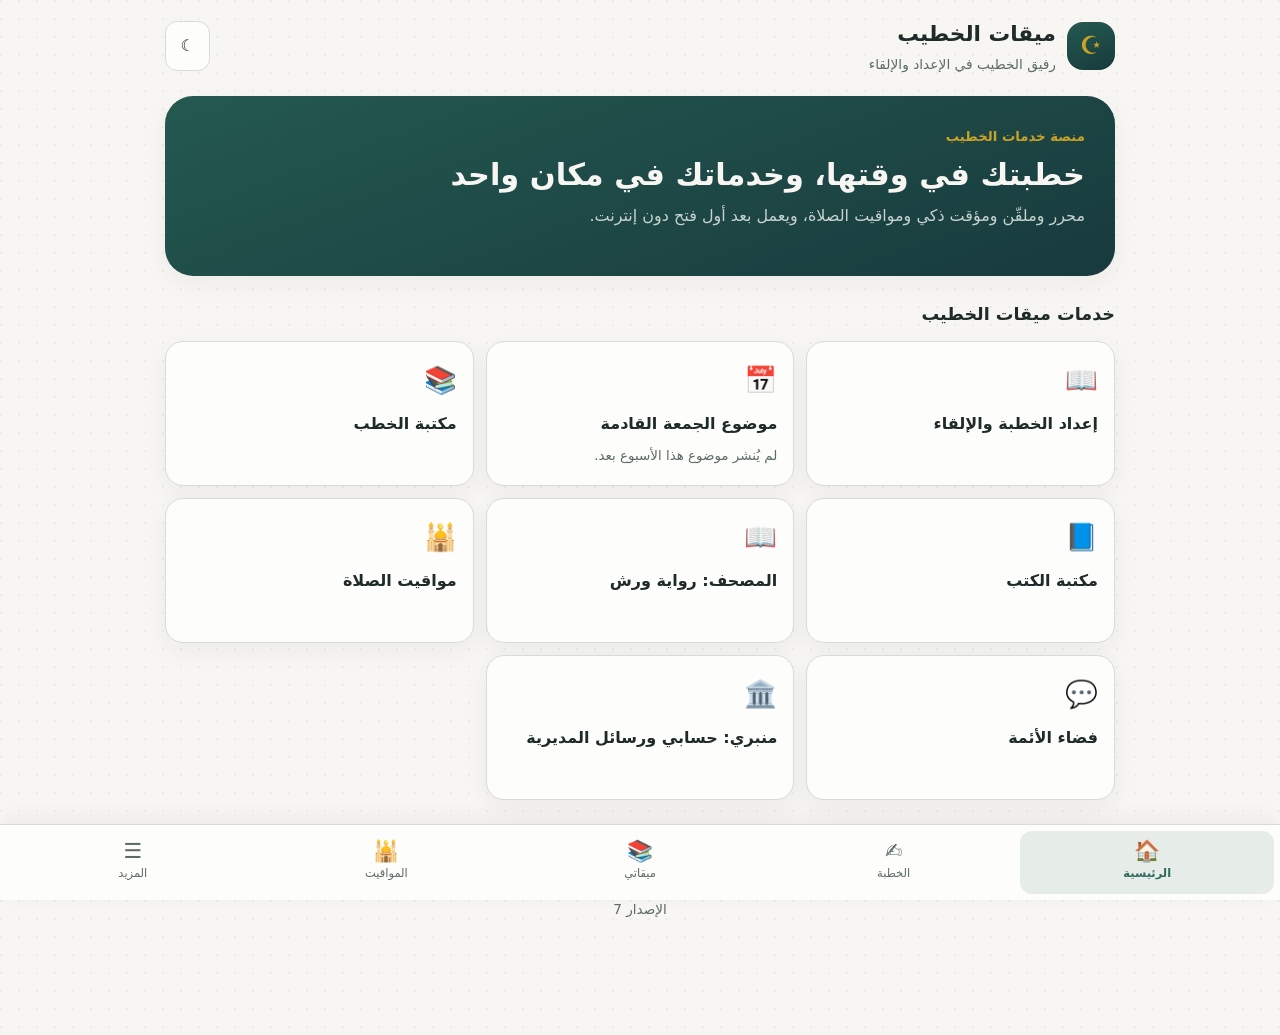
==== commit 6324c6bb: "Add files via upload" ====
--- a/index.html
+++ b/index.html
@@ -68,6 +68,7 @@
 .cb-soft{background:var(--tb);color:#fff}
 .cb-plain{background:#6b7773;color:#fff}
 .cb:focus-visible{outline:3px solid var(--accent);outline-offset:2px}
+.panel > .section-title h2{display:none}
 </style>
 </head>
 <body>
@@ -81,7 +82,7 @@
     <div class="eyebrow">منصة خدمات الخطيب</div>
     <h2>خطبتك في وقتها، وخدماتك في مكان واحد</h2>
     <p>محرر وملقّن ومؤقت ذكي ومواقيت الصلاة، ويعمل بعد أول فتح دون إنترنت.</p>
-    <button class="primary" data-open="sermon">✍️ ابدأ إعداد الخطبة</button>
+    
   </section>
   <div class="section-title"><h2>خدمات ميقات الخطيب</h2></div>
   <div class="grid">
@@ -89,7 +90,7 @@
     <button class="service" data-open="sermon"><span class="ico">📖</span><strong>إعداد الخطبة والإلقاء</strong><span>محرر الخطبة، مؤقت، وخط كبير للإلقاء.</span></button>
     <button class="service" data-open="weekly"><span class="ico">📅</span><strong>موضوع الجمعة القادمة</strong><span id="weeklyHint">لم يُنشر موضوع هذا الأسبوع بعد.</span></button>
     <button class="service" data-open="library"><span class="ico">📚</span><strong>مكتبة الخطب</strong><span>حفظ مسوداتك على هذا الجهاز والبحث فيها.</span></button>
-    <button class="service" data-open="books"><span class="ico">📚</span><strong>مكتبة الكتب</strong><span>تفسير وحديث وفقه وسيرة.</span></button>
+    <button class="service" data-open="books"><span class="ico">📘</span><strong>مكتبة الكتب</strong><span>تفسير وحديث وفقه وسيرة.</span></button>
     <button class="service" data-open="mushaf"><span class="ico">📖</span><strong>المصحف: رواية ورش</strong><span>مصحف المدينة برواية ورش عن نافع.</span></button>
     <button class="service" data-open="prayer"><span class="ico">🕌</span><strong>مواقيت الصلاة</strong><span>حسب مدينتك أو موقعك، مع الصلاة القادمة.</span></button>
     <button class="service" data-open="community"><span class="ico">💬</span><strong>فضاء الأئمة</strong><span>مجموعات للتواصل وتبادل الخبرة.</span></button>
@@ -166,7 +167,7 @@
     <div class="listitem"><p>أستغفر الله (ثلاثًا)، اللهم أنت السلام ومنك السلام، تباركت يا ذا الجلال والإكرام.</p><p class="small">بعد السلام من الصلاة. رواه مسلم</p></div><div class="listitem"><p>سبحان الله (33)، والحمد لله (33)، والله أكبر (33)، ثم: لا إله إلا الله وحده لا شريك له، له الملك وله الحمد وهو على كل شيء قدير.</p><p class="small">بعد الصلاة. رواه مسلم</p></div><div class="listitem"><p>اللهم أعني على ذكرك وشكرك وحسن عبادتك.</p><p class="small">رواه أبو داود والنسائي</p></div><div class="listitem"><p>بسم الله الذي لا يضر مع اسمه شيء في الأرض ولا في السماء وهو السميع العليم (ثلاثًا).</p><p class="small">في الصباح والمساء. رواه أبو داود والترمذي</p></div><div class="listitem"><p>اللهم أنت ربي لا إله إلا أنت، خلقتني وأنا عبدك، وأنا على عهدك ووعدك ما استطعت، أعوذ بك من شر ما صنعت، أبوء لك بنعمتك علي، وأبوء لك بذنبي فاغفر لي فإنه لا يغفر الذنوب إلا أنت.</p><p class="small">سيد الاستغفار. رواه البخاري</p></div><div class="listitem"><p>لا إله إلا الله العظيم الحليم، لا إله إلا الله رب العرش العظيم، لا إله إلا الله رب السماوات ورب الأرض ورب العرش الكريم.</p><p class="small">دعاء الكرب. متفق عليه</p></div><div class="listitem"><p>اللهم إني أعوذ بك من الهم والحزن، والعجز والكسل، والبخل والجبن، وضلع الدين وغلبة الرجال.</p><p class="small">رواه البخاري</p></div><div class="listitem"><p>عند دخول المسجد: اللهم افتح لي أبواب رحمتك. وعند الخروج: اللهم إني أسألك من فضلك.</p><p class="small">رواه مسلم</p></div><div class="listitem"><p>لا حول ولا قوة إلا بالله.</p><p class="small">كنز من كنوز الجنة. متفق عليه</p></div><div class="listitem"><p>باسمك اللهم أموت وأحيا.</p><p class="small">عند النوم. رواه البخاري</p></div>
     <h3>دعاء مأثور</h3>
     <div class="listitem"><p>ربنا آتنا في الدنيا حسنة وفي الآخرة حسنة وقنا عذاب النار.</p><p class="small">البقرة: 201</p></div><div class="listitem"><p>ربنا ظلمنا أنفسنا وإن لم تغفر لنا وترحمنا لنكونن من الخاسرين.</p><p class="small">الأعراف: 23</p></div><div class="listitem"><p>رب اشرح لي صدري ويسر لي أمري واحلل عقدة من لساني يفقهوا قولي.</p><p class="small">طه: 25 إلى 28، دعاء موسى عليه السلام، ويناسب من يتكلم أمام الناس</p></div><div class="listitem"><p>رب زدني علمًا.</p><p class="small">طه: 114</p></div><div class="listitem"><p>ربنا هب لنا من أزواجنا وذرياتنا قرة أعين واجعلنا للمتقين إمامًا.</p><p class="small">الفرقان: 74</p></div><div class="listitem"><p>ربنا لا تؤاخذنا إن نسينا أو أخطأنا.</p><p class="small">البقرة: 286</p></div><div class="listitem"><p>اللهم إني أسألك الهدى والتقى والعفاف والغنى.</p><p class="small">رواه مسلم</p></div><div class="listitem"><p>يا مقلب القلوب ثبت قلبي على دينك.</p><p class="small">رواه الترمذي</p></div>
-    <h3>قائمتي</h3>
+    <h3>حصن المسلم: كاملًا</h3><div class="listitem"><strong>حصن المسلم كاملًا</strong><p>ما في التطبيق مختارات قليلة. وللكتاب كاملًا بأبوابه يمكنك قراءته من هذين المصدرين، ولا يتضمن التطبيق نصه كاملًا.</p><p><a href="https://ar.wikisource.org/wiki/%D8%AD%D8%B5%D9%86_%D8%A7%D9%84%D9%85%D8%B3%D9%84%D9%85" target="_blank" rel="noopener noreferrer">حصن المسلم على ويكي مصدر</a></p><p><a href="https://risala.prh.gov.sa/storage/contents/51/%D8%AD%D8%B5%D9%86%20%D8%A7%D9%84%D9%85%D8%B3%D9%84%D9%85%20-%20%D8%B9%D8%B1%D8%A8%D9%8A.pdf" target="_blank" rel="noopener noreferrer">ملف PDF لحصن المسلم (risala.prh.gov.sa)</a></p><p class="small">وجدتُ الرابطين في نتائج البحث ولم أتحقق من جهة النشر ولا من مطابقة النص للطبعة الأصلية، فقابِل ما تنقله بنسخة تثق بها.</p></div><h3>أذكار الصباح والمساء</h3><div class="listitem"><p>الله لا إله إلا هو الحي القيوم، لا تأخذه سنة ولا نوم، له ما في السماوات وما في الأرض، من ذا الذي يشفع عنده إلا بإذنه، يعلم ما بين أيديهم وما خلفهم، ولا يحيطون بشيء من علمه إلا بما شاء، وسع كرسيه السماوات والأرض، ولا يؤوده حفظهما، وهو العلي العظيم.</p><p class="small">آية الكرسي. البقرة: 255. تُقرأ صباحًا ومساءً وعند النوم</p></div><div class="listitem"><p>قل هو الله أحد، الله الصمد، لم يلد ولم يولد، ولم يكن له كفوا أحد. وقل أعوذ برب الفلق، من شر ما خلق، ومن شر غاسق إذا وقب، ومن شر النفاثات في العقد، ومن شر حاسد إذا حسد. وقل أعوذ برب الناس، ملك الناس، إله الناس، من شر الوسواس الخناس، الذي يوسوس في صدور الناس، من الجنة والناس.</p><p class="small">الإخلاص والفلق والناس: ثلاث مرات صباحًا ومساءً. رواه أبو داود والترمذي</p></div><div class="listitem"><p>أصبحنا وأصبح الملك لله، والحمد لله، لا إله إلا الله وحده لا شريك له، له الملك وله الحمد وهو على كل شيء قدير، رب أسألك خير ما في هذا اليوم وخير ما بعده، وأعوذ بك من شر ما في هذا اليوم وشر ما بعده، رب أعوذ بك من الكسل وسوء الكبر، رب أعوذ بك من عذاب في النار وعذاب في القبر.</p><p class="small">في الصباح. وفي المساء يقول: أمسينا وأمسى الملك لله. رواه مسلم</p></div><div class="listitem"><p>اللهم بك أصبحنا وبك أمسينا وبك نحيا وبك نموت وإليك النشور.</p><p class="small">في الصباح. وفي المساء يقول: اللهم بك أمسينا وبك أصبحنا وبك نحيا وبك نموت وإليك المصير. رواه الترمذي</p></div><div class="listitem"><p>سبحان الله وبحمده (مئة مرة).</p><p class="small">صباحًا ومساءً. رواه مسلم</p></div><div class="listitem"><p>أعوذ بكلمات الله التامات من شر ما خلق.</p><p class="small">ثلاث مرات مساءً (رواه الترمذي)، وعند النزول في مكان (رواه مسلم)</p></div><h3>أذكار متفرقة</h3><div class="listitem"><p>أشهد أن لا إله إلا الله وحده لا شريك له، وأشهد أن محمدًا عبده ورسوله.</p><p class="small">بعد الوضوء. رواه مسلم</p></div><div class="listitem"><p>اللهم رب هذه الدعوة التامة والصلاة القائمة آت محمدًا الوسيلة والفضيلة وابعثه مقامًا محمودًا الذي وعدته.</p><p class="small">بعد الأذان. رواه البخاري</p></div><div class="listitem"><p>بسم الله توكلت على الله، ولا حول ولا قوة إلا بالله.</p><p class="small">عند الخروج من البيت. رواه أبو داود والترمذي</p></div><div class="listitem"><p>بسم الله.</p><p class="small">عند بدء الطعام. وإن نسيت قلت: بسم الله أوله وآخره. رواه أبو داود والترمذي</p></div><div class="listitem"><p>الحمد لله الذي أطعمني هذا ورزقنيه من غير حول مني ولا قوة.</p><p class="small">بعد الطعام. رواه أبو داود والترمذي</p></div><h3>قائمتي</h3>
     <label for="duaInput">دعاء أو ذكر مع مرجعه إن وجد</label><textarea id="duaInput" style="min-height:100px" placeholder="اكتب النص ومصدره…"></textarea>
     <button class="primary" id="addDua">حفظ في قائمتي</button><div id="duaList"></div>
   </section>
@@ -255,6 +256,7 @@
   </section>
   <footer class="footer">بياناتك تُحفظ في جهازك فقط ولا تُرسل إلى أي خادم.
     <p class="small">© 2026 ميقات الخطيب. جميع الحقوق محفوظة.</p>
+    <p class="small" id="verStamp">الإصدار 7</p>
   </footer>
 <div id="askView" class="hidden" role="dialog" aria-label="اسأل الإمام">
   <div class="wrap" style="padding-bottom:30px">
